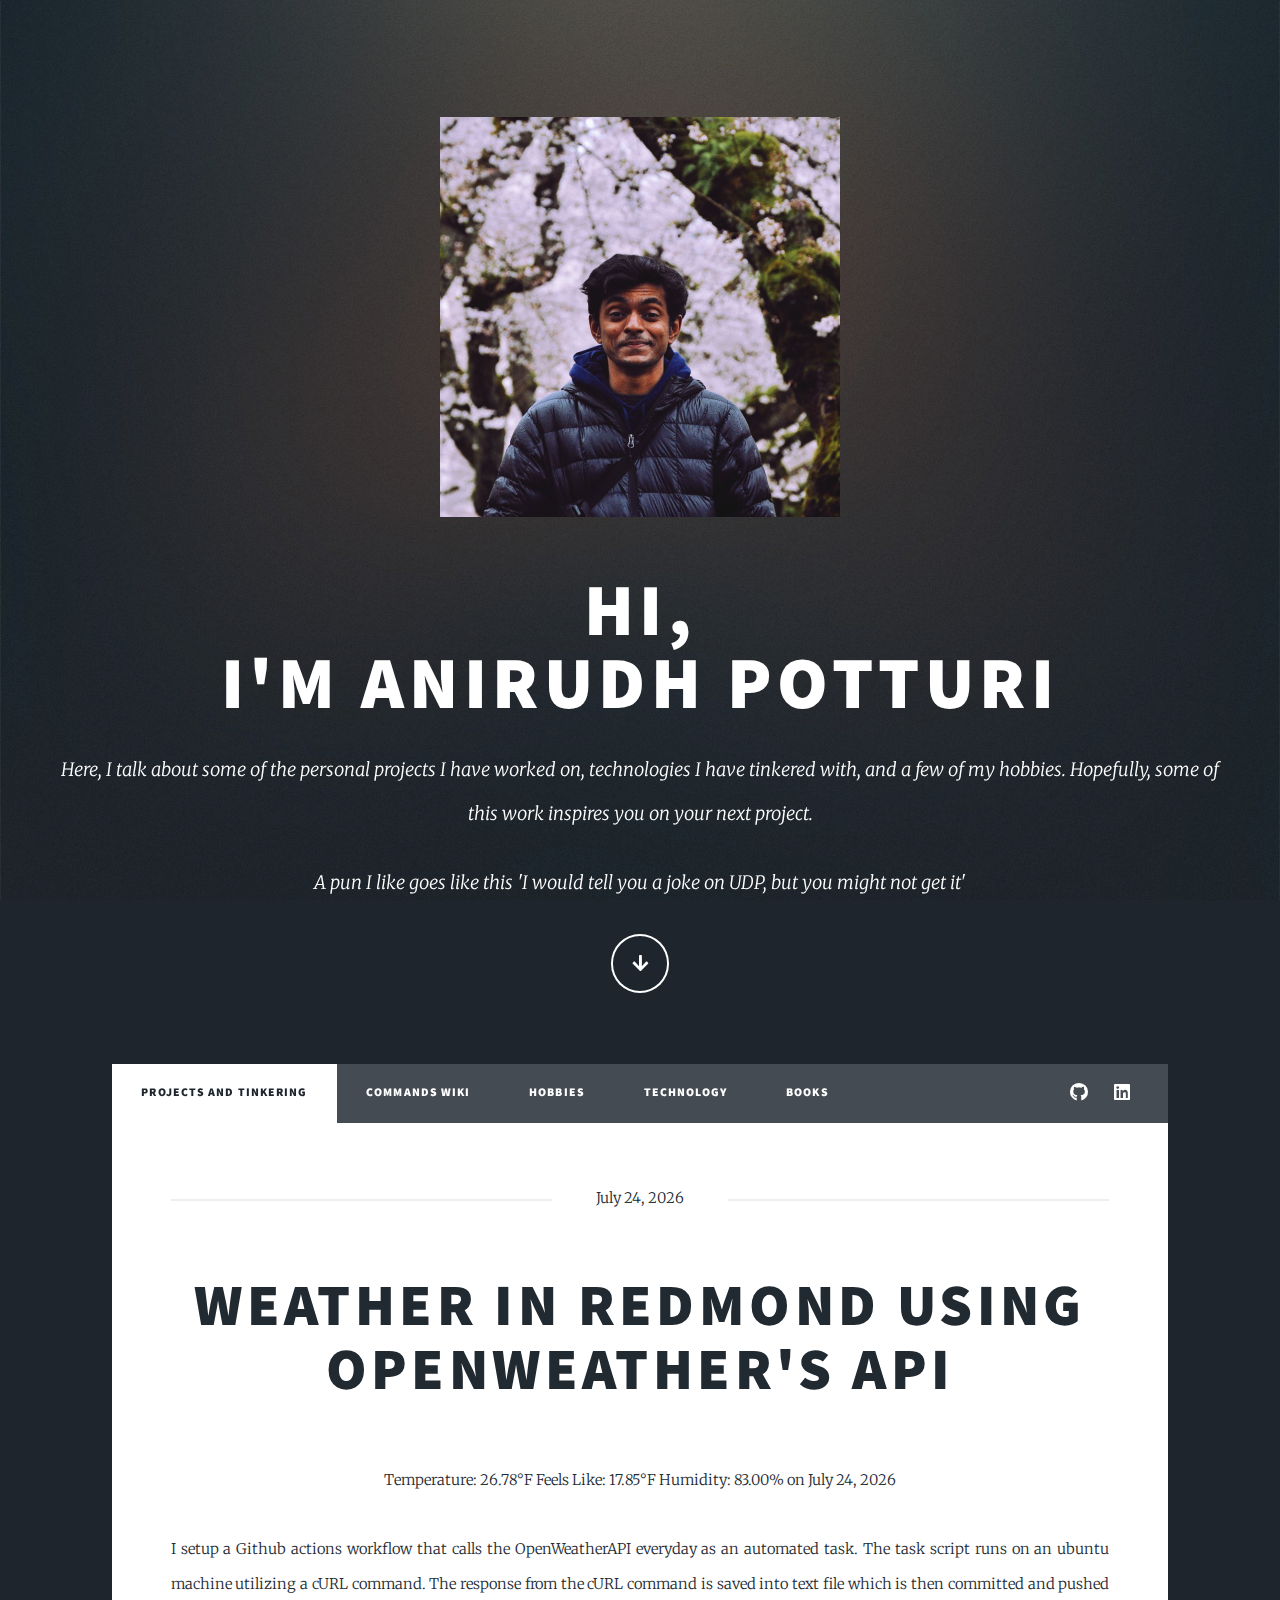
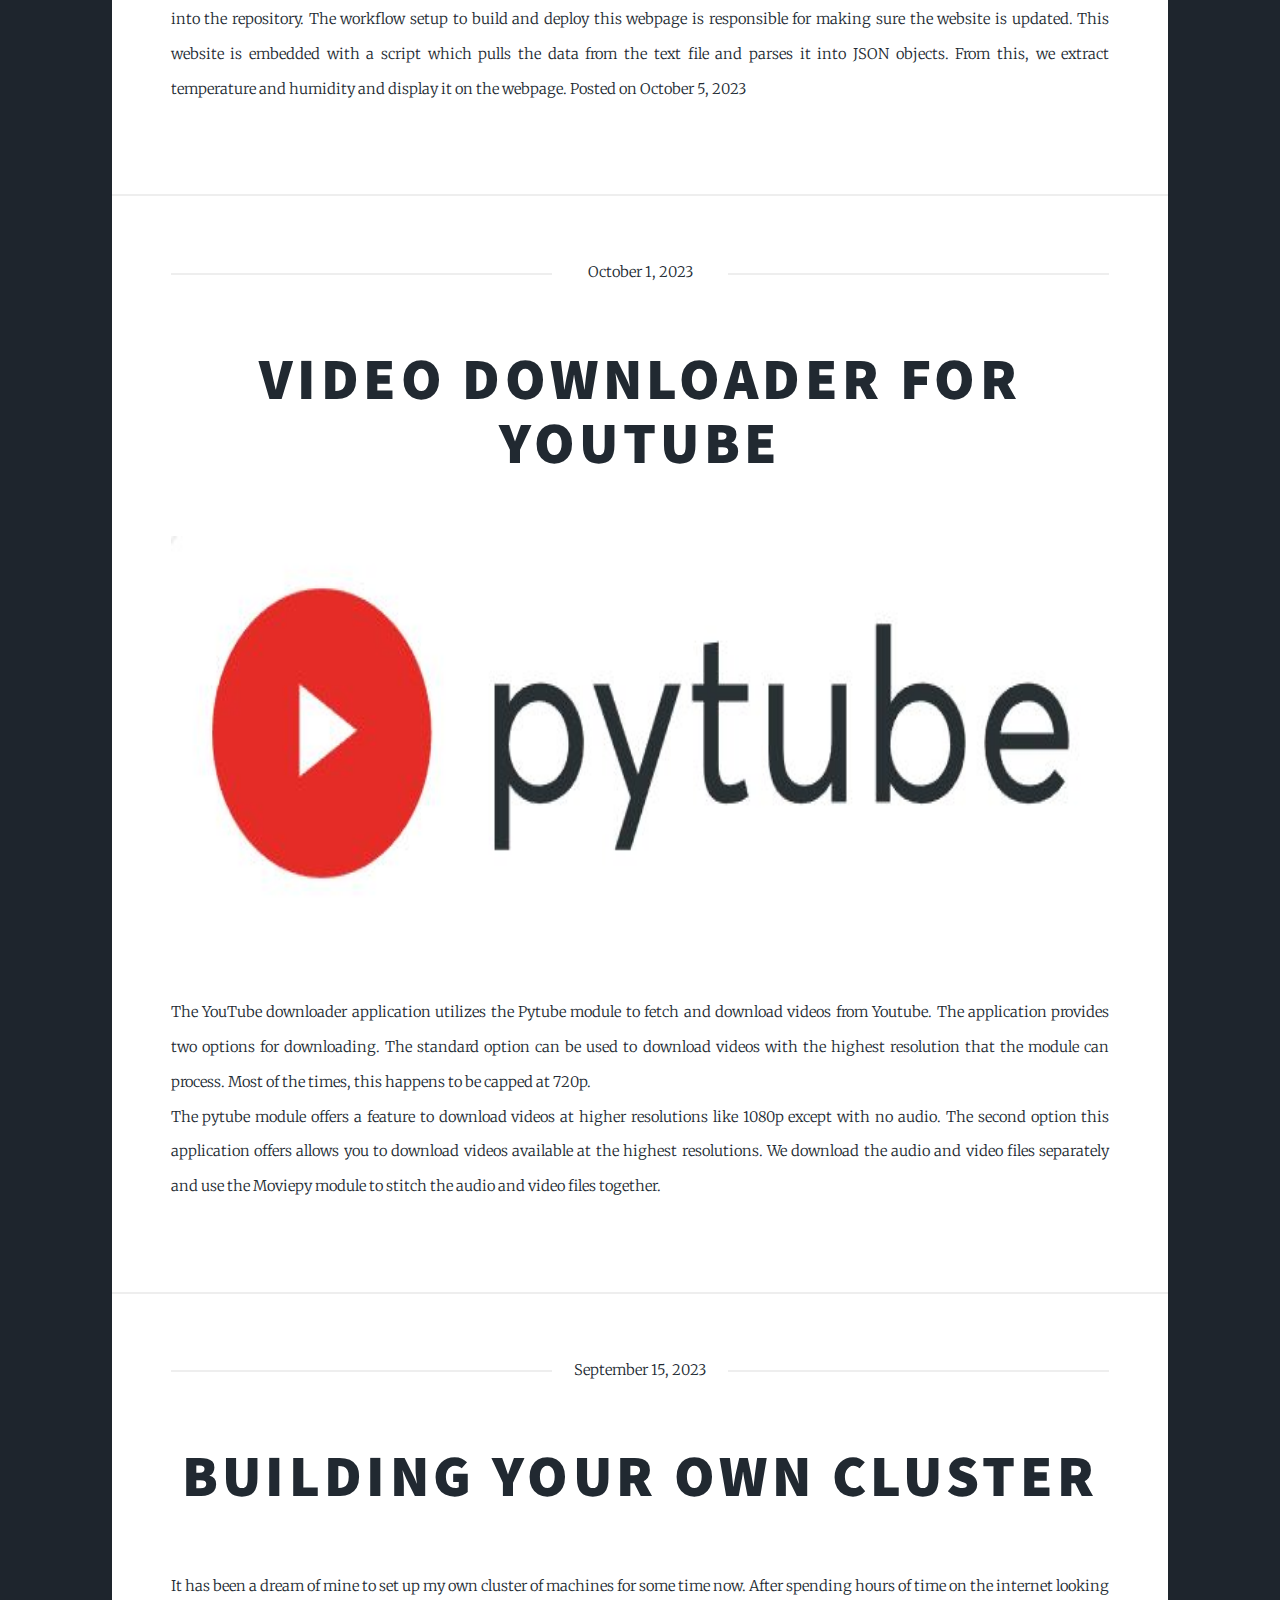
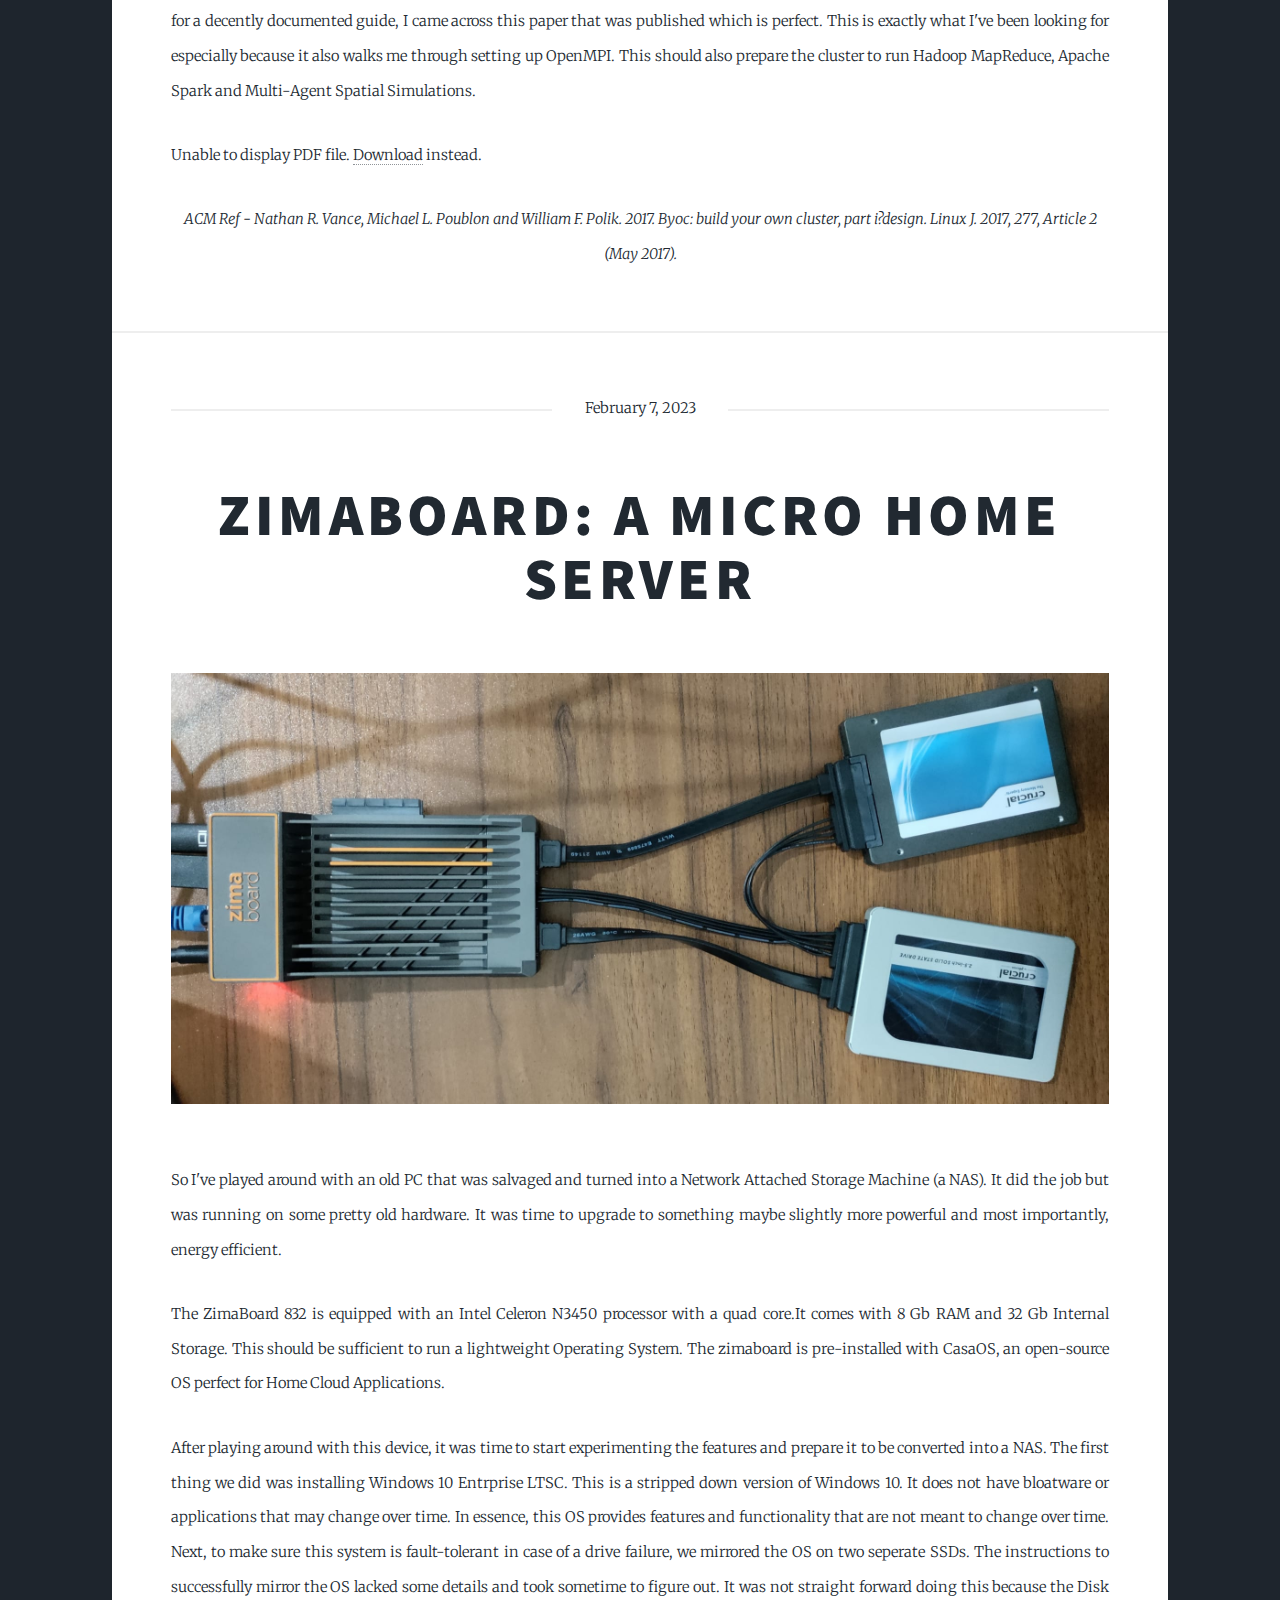
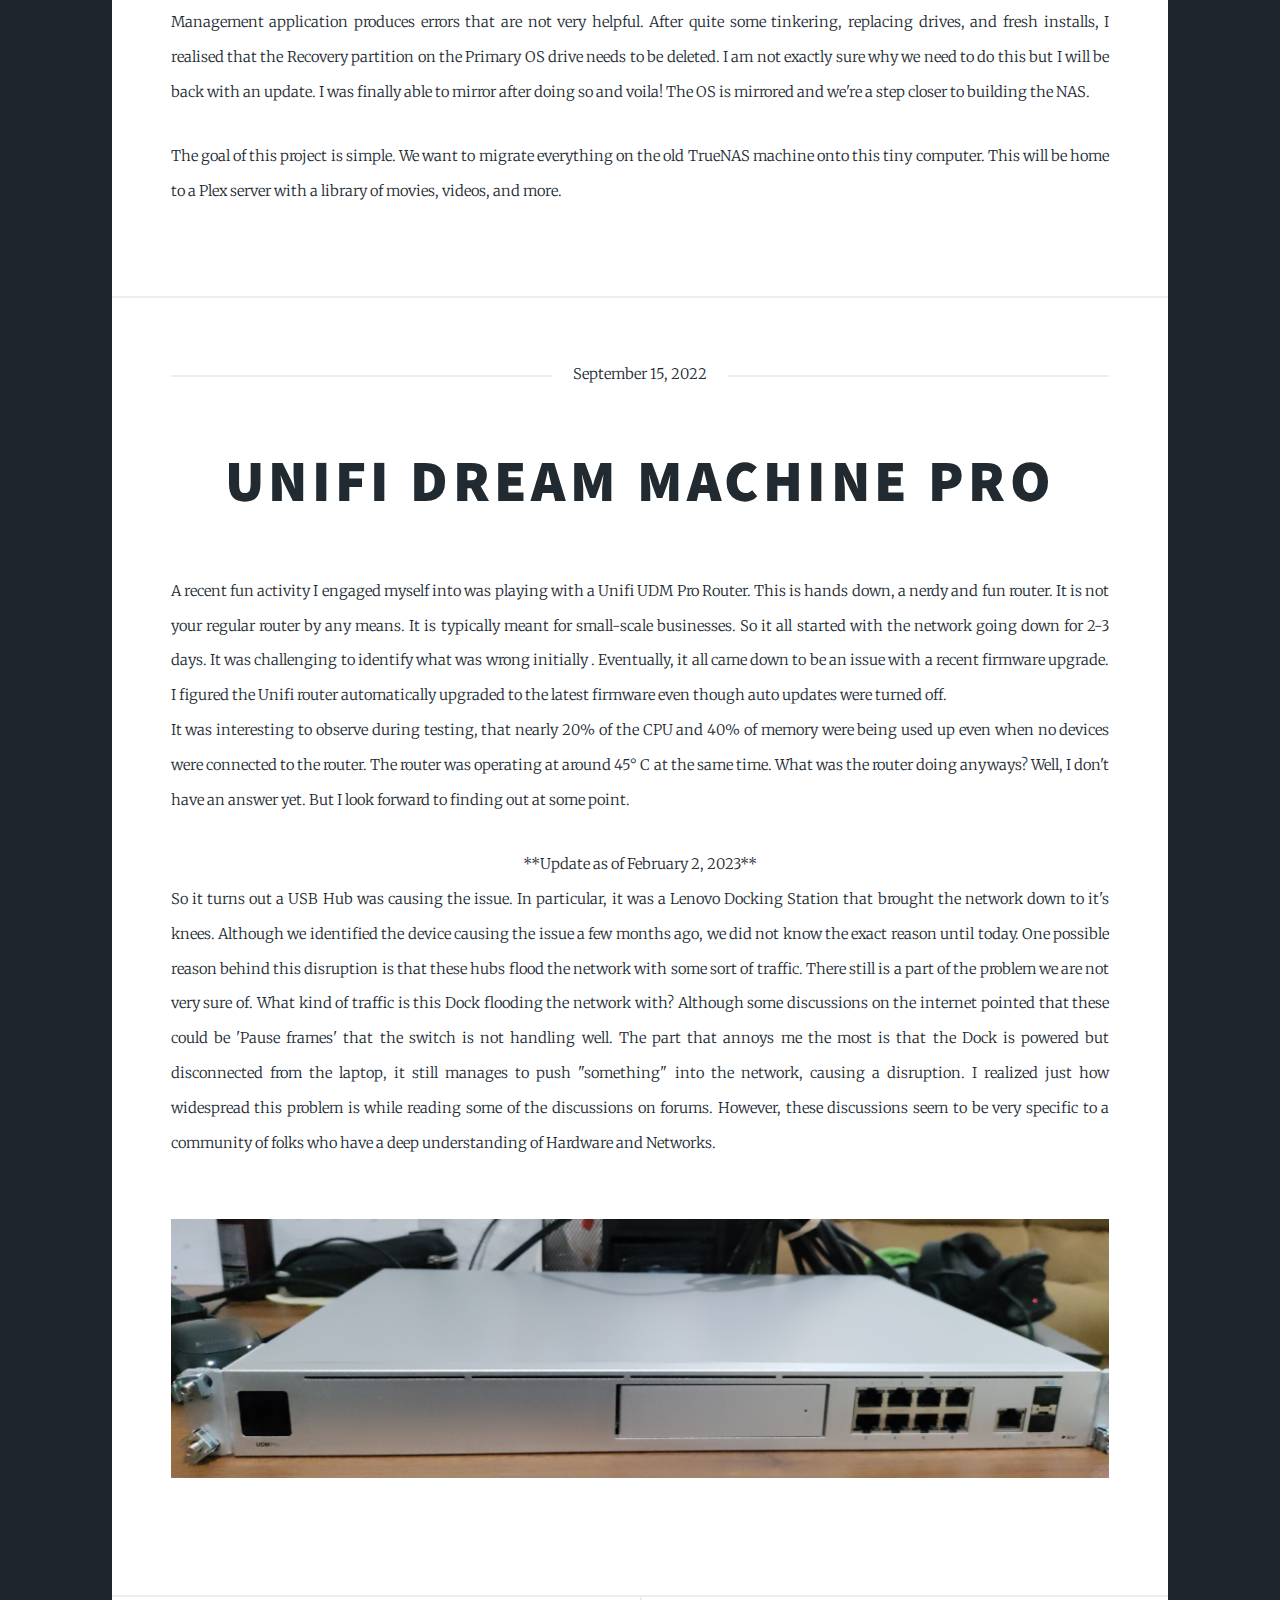
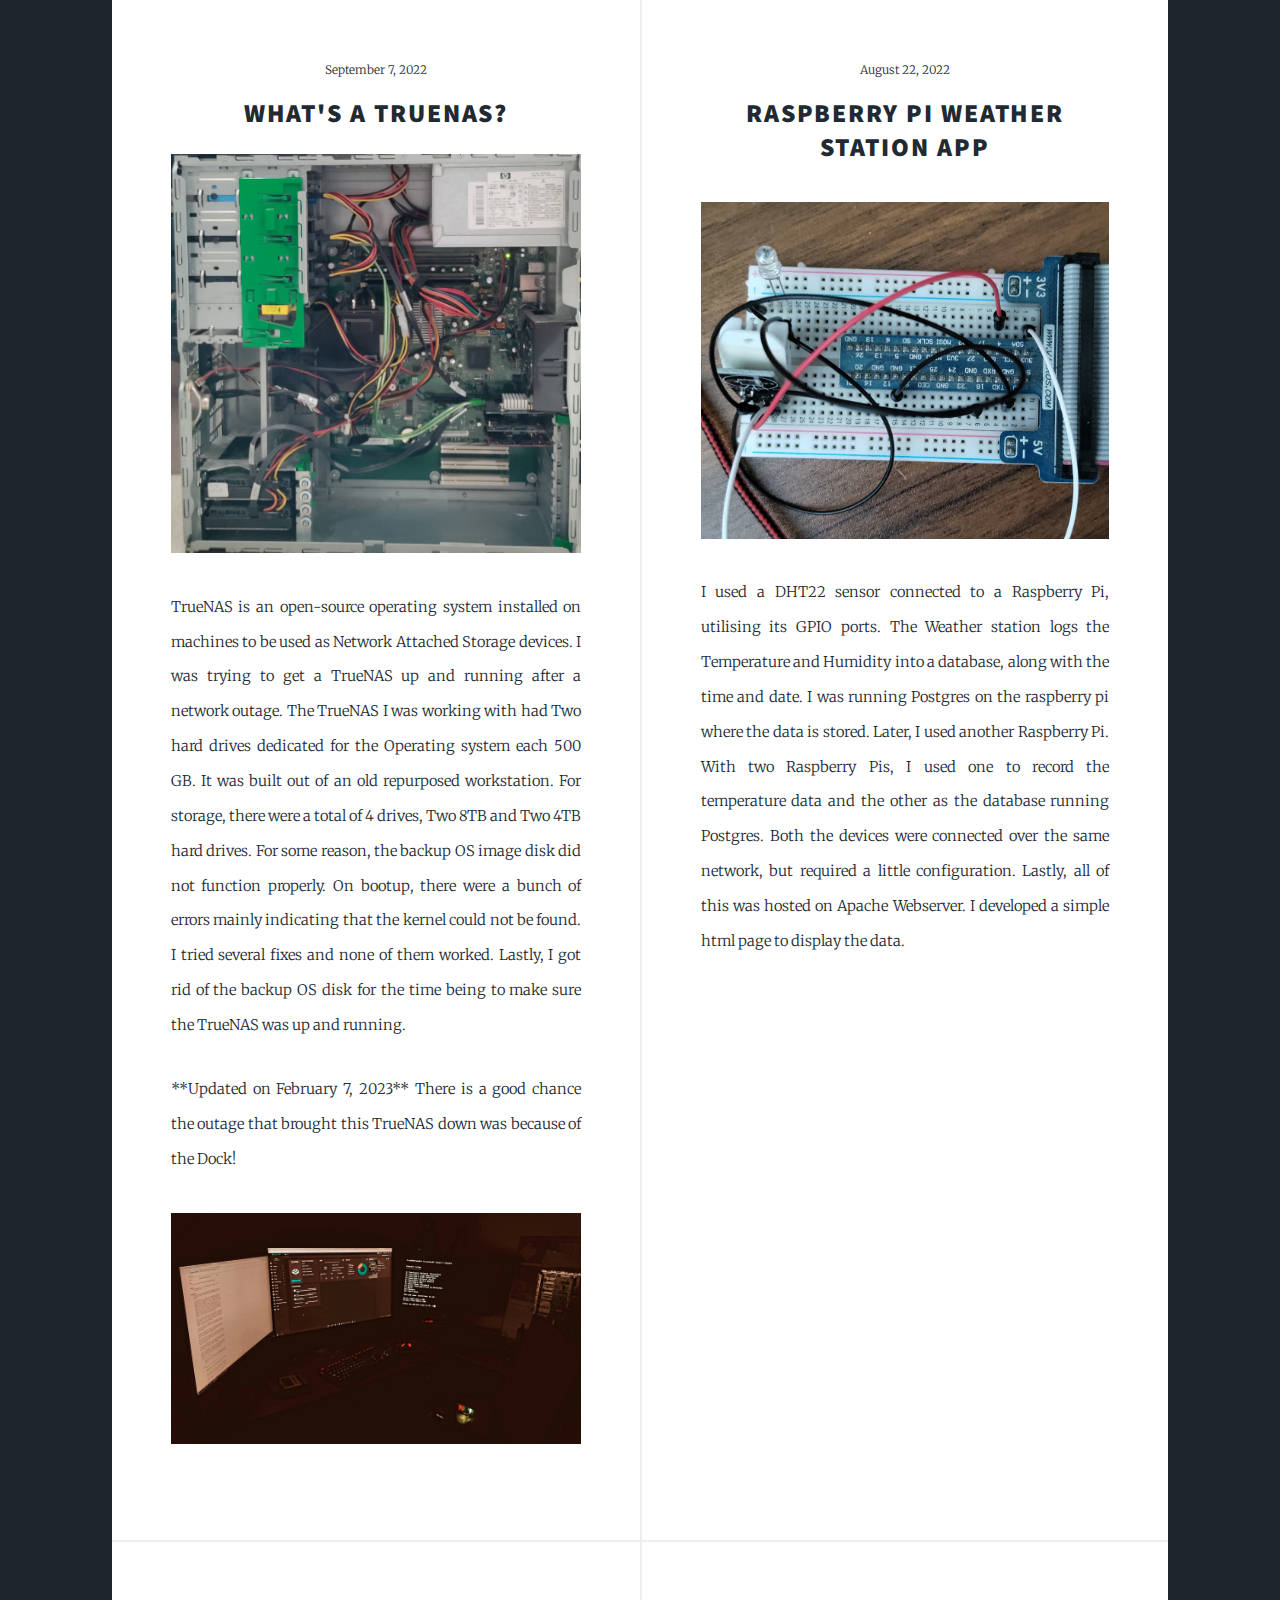
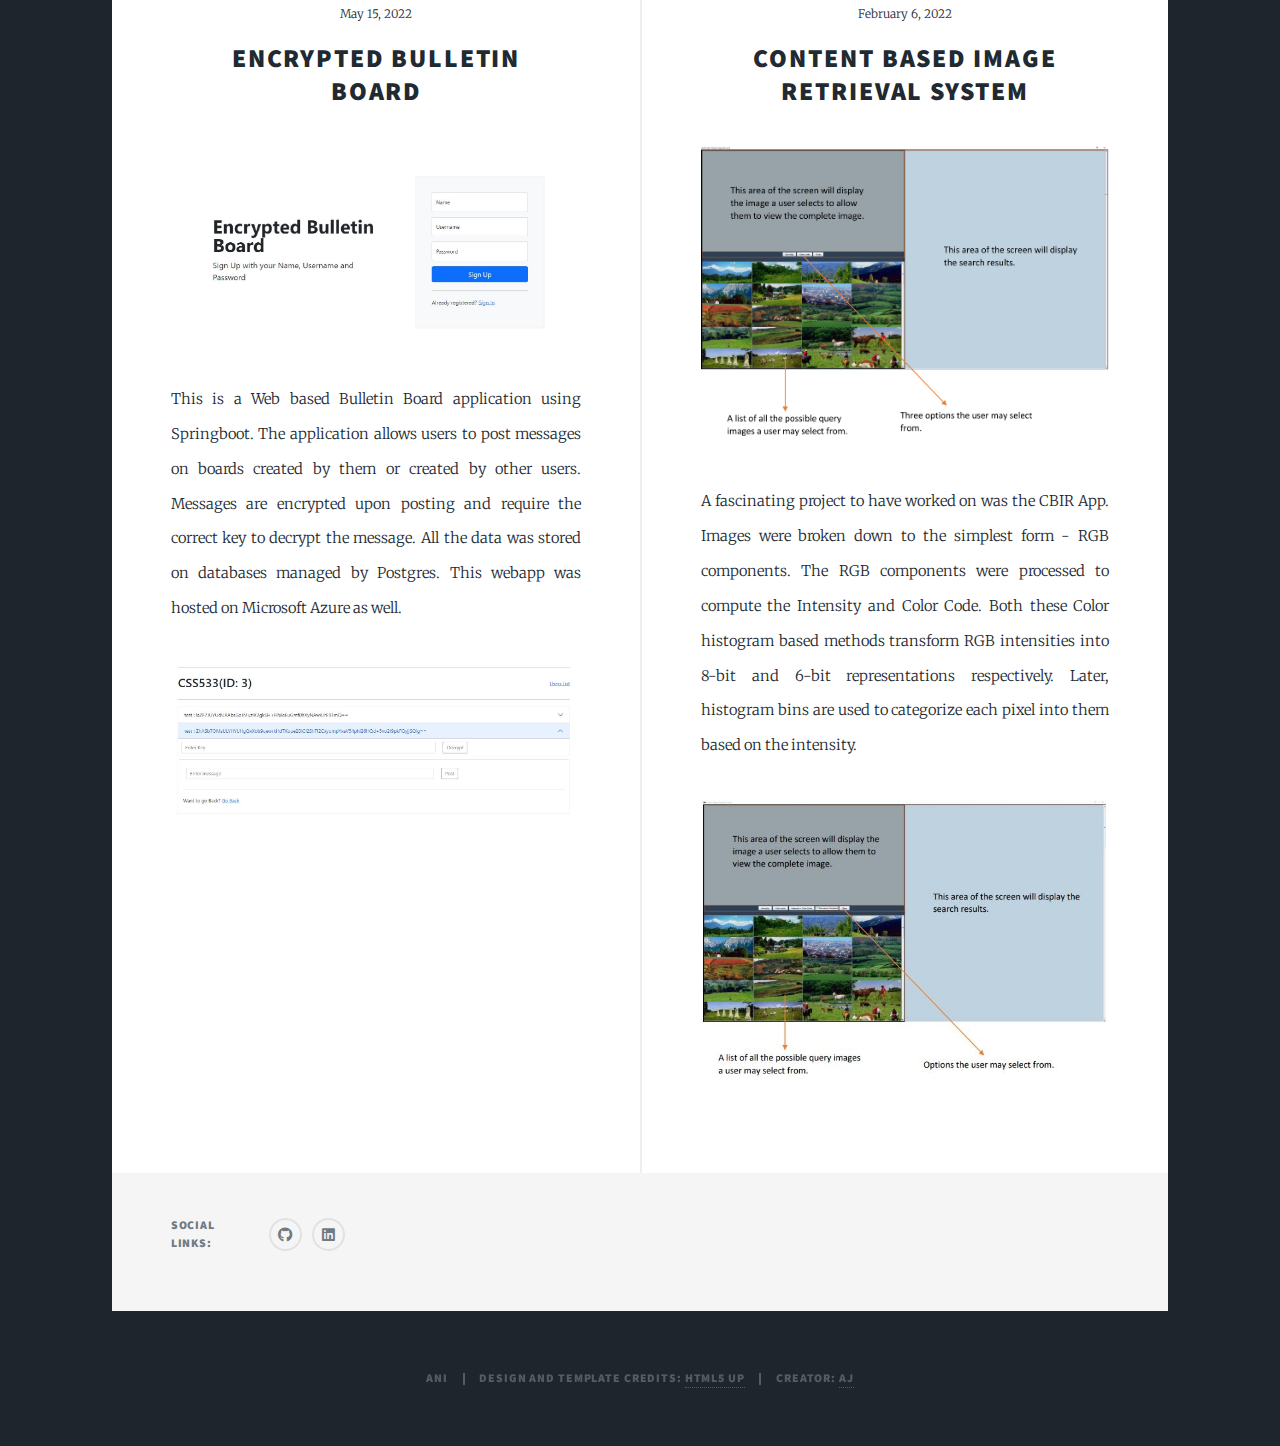
==== index.html @ 9260ecd8 "Fix title hrefs" ====
<!DOCTYPE HTML>
<!--
	Massively by HTML5 UP
	html5up.net | @ajlkn
	Free for personal and commercial use under the CCA 3.0 license (html5up.net/license)
-->
<html>
	<head>
		<title>Anirudh Potturi</title>
		<meta charset="utf-8" />
		<meta name="viewport" content="width=device-width, initial-scale=1, user-scalable=no" />
		<link rel="stylesheet" href="assets/css/main.css" />
		<noscript><link rel="stylesheet" href="assets/css/noscript.css" /></noscript>
	</head>
	<style>
		.container {
			align-items: center;
			justify-content: center;
		}
		
		
		.text {
			font-size: 20px;
			padding-left: 20px;
			padding-top: 20%;
			float: left;
		}
		.center {
			display: block;
			margin-left: auto;
			margin-right: auto;
			}
		</style>
	<body class="is-preload">

		<!-- Wrapper -->
			<div id="wrapper" class="fade-in">
				<!-- -->
				<!-- Intro -->
					<div id="intro">
						<a class="image main"><img src="images/Ani.jpeg" alt="" style="vertical-align:middle;width:400px;height:400px;" class="center"/></a>
						<h1>Hi,<br />
						I'm Anirudh Potturi</h1>
						<p>Here, I talk about some of the personal projects I have worked on, technologies I have tinkered with, and a few of my hobbies. Hopefully, some of this work inspires you on your next project.</p>
						<p>A pun I like goes like this 'I would tell you a joke on UDP, but you might not get it'</p>
						<ul class="actions">
							<li><a href="#header" class="button icon solid solo fa-arrow-down scrolly">Continue</a></li>
						</ul>
					</div>

				<!-- Header -->
					<header id="header">
						<a href="index.html" class="logo">Take me up!</a>
					</header>

				<!-- Nav -->
					<nav id="nav">
						<ul class="links">
							<li class="active"><a href="index.html">Projects and Tinkering</a></li>
							<li><a href="commandswiki.html">Commands Wiki</a></li>
							<li><a href="hobbies.html">Hobbies</a></li>
							<li><a href="tech.html">Technology</a></li>
							<li><a href="books.html">Books</a></li>
							<!--<li><a href="elements.html">Still thinking what to put over here</a></li>-->
						</ul>
						<ul class="icons">
							<!--
							<li><a href="#" class="icon brands fa-twitter"><span class="label">Twitter</span></a></li>
							<li><a href="#" class="icon brands fa-facebook-f"><span class="label">Facebook</span></a></li>
							<li><a href="#" class="icon brands fa-instagram"><span class="label">Instagram</span></a></li>
							-->
							<li><a href="https://github.com/AnirudhPotturi" class="icon brands fa-github"><span class="label">GitHub</span></a></li>
							<li><a href="https://www.linkedin.com/in/anirudh-/" class="icon brands fa-linkedin"><span class="label">LinkedIn</span></a></li>
						</ul>
					</nav>

				<!-- Main -->
					<div id="main">

						<article class="post featured">

							<header class="major">
								<span class="date"></span>
								<h2><a href="https://github.com/AnirudhPotturi/anirudhpotturi.github.io/tree/main/.github/workflows">Weather in Redmond using OpenWeather's API</a></h2>
							</header>
							<pre id="json-data"></pre>

							Temperature: <span id="temperature"></span>°F
							Feels Like: <span id="feels-like"></span>°F
							Humidity: <span id="humidity"></span>%
							on <span id="todaysDate"></span>

							<script>
								// JavaScript code to fetch and display temperature, feels like temperature, and humidity
								fetch('weather.txt') // Replace 'data.txt' with the path to your text file
										.then(response => response.text())
										.then(data => {
											try {
												const jsonData = JSON.parse(data);
												const temperature = jsonData.main.temp;
												const feelsLike = jsonData.main.feels_like;
												const humidity = jsonData.main.humidity;

												document.getElementById('temperature').textContent = temperature.toFixed(2);
												document.getElementById('feels-like').textContent = feelsLike.toFixed(2);
												document.getElementById('humidity').textContent = humidity.toFixed(2);
											} catch (error) {
												console.error('Error parsing JSON:', error);
											}
										})
										.catch(error => {
											console.error('Error fetching data:', error);
										});
								const currentDate = new Date();
								const day = currentDate.getDate();
								const month = currentDate.toLocaleString('default', { month: 'long' }); // Get month name
								const year = currentDate.getFullYear();

								const dateMonthYearString = `${month} ${day}, ${year}`;
								document.querySelector('.date').textContent = dateMonthYearString;
								document.getElementById('todaysDate').textContent = dateMonthYearString;
							</script>



							<p>
								</br>
								I setup a Github actions workflow that calls the OpenWeatherAPI everyday as an automated task. The task script runs on an ubuntu machine utilizing a cURL command. The response from the cURL command is saved into text file which is then committed and pushed into the repository. The workflow setup to build and deploy this webpage is responsible for making sure the website is updated.
								This website is embedded with a script which pulls the data from the text file and parses it into JSON objects. From this, we extract temperature and humidity and display it on the webpage.
								Posted on October 5, 2023
							</p>

						</article>



						<article class="post featured">
							<header class="major">
								<span class="date">October 1, 2023</span>
								<h2><a href="https://github.com/AnirudhPotturi/YouTubeVideoDownloader">Video downloader for YouTube</a></h2>
							</header>

							<a class="image main"><img src="images/projects/Pytube.JPG" alt="" width="80px" height="400px"/></a>

							<p>
								The YouTube downloader application utilizes the Pytube module to fetch and download videos from Youtube. The application provides two options for downloading. The standard option can be used to download videos with the highest resolution that the module can process. Most of the times, this happens to be capped at 720p.</br>
								The pytube module offers a feature to download videos at higher resolutions like 1080p except with no audio. The second option this application offers allows you to download videos available at the highest resolutions. We download the audio and video files separately and use the Moviepy module to stitch the audio and video files together.
							</p>

						</article>

						<article class="post featured">
							<header class="major">
								<span class="date">September 15, 2023</span>
								<h2><a>Building your own cluster</a></h2>
							</header>

							<p>
								It has been a dream of mine to set up my own cluster of machines for some time now. After spending hours of time on the internet looking for a decently documented guide, I came across this paper that was published which is perfect.
								This is exactly what I've been looking for especially because it also walks me through setting up OpenMPI. This should also prepare the cluster to run Hadoop MapReduce, Apache Spark and Multi-Agent Spatial Simulations.
							</p>

							<object data="/pdf/byoc.pdf" type="application/pdf" width="100%" height="1000px">
								<p>Unable to display PDF file. <a href="/pdf/byoc.pdf">Download</a> instead.</p>
							</object>
							<i>ACM Ref - Nathan R. Vance, Michael L. Poublon and William F. Polik. 2017. Byoc: build your own cluster, part i?design. Linux J. 2017, 277, Article 2 (May 2017).</i>
						</article>

						<article class="post featured">
							<header class="major">
								<span class="date">February 7, 2023</span>
								<h2><a>ZimaBoard: A Micro Home Server</a></h2>
							</header>

							<a class="image main"><img src="images/projects/Zimaboard.jpg" alt="" /></a>
							<p>
								So I've played around with an old PC that was salvaged and turned into a Network Attached Storage Machine (a NAS). It did the job but was running on some pretty old hardware. It was time to upgrade to something maybe slightly more powerful and most importantly, energy efficient. 
							</p>
							<p>
								The ZimaBoard 832 is equipped with an Intel Celeron N3450 processor with a quad core.It comes with 8 Gb RAM and 32 Gb Internal Storage. This should be sufficient to run a lightweight Operating System. The zimaboard is pre-installed with CasaOS, an open-source OS perfect for Home Cloud Applications.
							</p>													
							<p>
								After playing around with this device, it was time to start experimenting the features and prepare it to be converted into a NAS. The first thing we did was installing Windows 10 Entrprise LTSC. This is a stripped down version of Windows 10. It does not have bloatware or applications that may change over time. In essence, this OS provides features and functionality that are not meant to change over time. 
								Next, to make sure this system is fault-tolerant in case of a drive failure, we mirrored the OS on two seperate SSDs. The instructions to successfully mirror the OS lacked some details and took sometime to figure out. It was not straight forward doing this because the Disk Management application produces errors that are not very helpful.
								After quite some tinkering, replacing drives, and fresh installs, I realised that the Recovery partition on the Primary OS drive needs to be deleted. I am not exactly sure why we need to do this but I will be back with an update. I was finally able to mirror after doing so and voila! The OS is mirrored and we're a step closer to building the NAS. 
							</p>
							<p>
								The goal of this project is simple. We want to migrate everything on the old TrueNAS machine onto this tiny computer. This will be home to a Plex server with a library of movies, videos, and more. 
								</p>
							<!--<ul class="actions special">
								<li><a href="#" class="button large">Full Story</a></li>
							</ul>-->
						</article>

						<article class="post featured">
							<header class="major">
								<span class="date">September 15, 2022</span>
								<h2><a>Unifi Dream Machine Pro</a></h2>
							</header>
								<p>A recent fun activity I engaged myself into was playing with a Unifi UDM Pro Router.
								This is hands down, a nerdy and fun router. It is not your regular router by any means.
								It is typically meant for small-scale businesses. So it all started with the network going
								down for 2-3 days. It was challenging to identify what was wrong initially . Eventually,
								it all came	down to be an issue with a recent firmware upgrade. I figured the Unifi router automatically upgraded to the latest firmware even though auto updates were turned off.</br>
								It was interesting to observe during testing, that nearly 20% of the CPU and 40% of memory were being used up even when no
								devices were connected to the router. The router was operating at around
								45° C at the same time. What was the router doing anyways?
								Well, I don't have an answer yet. But I look forward to finding out at some point.
							</p>
							**Update as of February 2, 2023**
							<p>So it turns out a USB Hub was causing the issue. In particular, it was a Lenovo Docking Station that brought the network down to it's knees.
								Although we identified the device causing the issue a few months ago, we did not know the exact reason until today. One possible reason behind this disruption is that these hubs flood the network with some sort of traffic.
								There still is a part of the problem we are not very sure of. What kind of traffic is this Dock flooding the network with? Although some discussions on the internet pointed that these could be 'Pause frames' that the switch is not handling well.
								The part that annoys me the most is that the Dock is powered but disconnected from the laptop, it still manages to push "something" into the network, causing a disruption.
								I realized just how widespread this problem is while reading some of the discussions on forums. However, these discussions seem to be very specific to a community of folks who have a deep understanding of Hardware and Networks. 
							</p>
								
								
							
							<a class="image main"><img src="images/projects/Unifi.jpg" alt="" /></a>
							<!--<ul class="actions special">
								<li><a href="#" class="button large">Full Story</a></li>
							</ul>-->
						</article>
				

						<!-- Posts -->
							<section class="posts">
								<article>
									<header>
										<span class="date">September 7, 2022</span>
										<h2><a>What's a TrueNAS?</a></h2>
									</header>
									<div class="content">
									<a class="image fit"><img src="images/projects/truenas.jpg" alt="" /></a>
									<p>TrueNAS is an open-source operating system installed on machines to be used as Network Attached Storage devices. I was trying to get a TrueNAS up and running after a network outage.
									The TrueNAS I was working with had Two hard drives dedicated for the Operating system each 500 GB. It was built out of an old repurposed workstation.
									For storage, there were a total of 4 drives, Two 8TB and Two 4TB hard drives.
									For some reason, the backup OS image disk did not function properly. On bootup, there were a bunch of errors mainly indicating that the kernel could not be found. I tried several fixes and none of them worked.
									Lastly, I got rid of the backup OS disk for the time being to make sure the TrueNAS was up and running.
									<p>
									**Updated on February 7, 2023**
									There is a good chance the outage that brought this TrueNAS down was because of the Dock!
									</p>
									<a class="image fit"><img src="images/projects/truenas2.jpg" alt="" /></a>
								</p>
									</div>
									<!--<ul class="actions special">
										<li><a href="#" class="button">Full Story</a></li>
									</ul>-->
								</article>
								<article>
									<header>
										<span class="date">August 22, 2022</span>
										<h2><a href="https://github.com/AnirudhPotturi/RaspberryPi-Weather-Station">Raspberry Pi Weather Station App<br />
										</a></h2>
									</header>
									<a class="image fit"><img src="images/projects/weatherapp.jpg" alt="" /></a>
									<p>I used a DHT22 sensor connected to a Raspberry Pi, utilising its GPIO ports. The Weather station logs the Temperature and Humidity into a database, along with the time and date.
									I was running Postgres on the raspberry pi where the data is stored. Later, I used another Raspberry Pi. With two Raspberry Pis, I used one to record the temperature data and the other as the database running Postgres. Both the devices were connected over the same network, but required a little configuration. Lastly, all of this was hosted on Apache Webserver.
									I developed a simple html page to display the data.</p>
									<!--<ul class="actions special">
										<li><a href="#" class="button">Full Story</a></li>
									</ul>-->
								</article>
								<article>
									<header>
										<span class="date">May 15, 2022</span>
										<h2><a>Encrypted Bulletin<br />
										Board</a></h2>
									</header>
									<a class="image fit"><img src="images/projects/bulletin1.JPG" alt="" /></a>
									<p>This is a Web based Bulletin Board application using Springboot. The application allows users to post
										messages on boards created by them or created by other users. Messages are encrypted upon posting
										and require the correct key to decrypt the message. All the data was stored on databases managed by Postgres. This webapp was hosted on Microsoft Azure as well.
									</p>
									<a class="image fit"><img src="images/projects/bulletin2.JPG" alt="" /></a>
									<!--<ul class="actions special">
										<li><a href="#" class="button">Full Story</a></li>
									</ul>-->
								</article>
								<article>
									<header>
										<span class="date">February 6, 2022</span>
										<h2><a>Content Based Image Retrieval System<br /></a></h2>
									</header>
									<a class="image fit"><img src="images/projects/cbir5.jpg" alt="" /></a>
									<p>A fascinating project to have worked on was the CBIR App. Images were broken down to the simplest form - RGB components. The RGB components were processed to compute the Intensity and Color Code. Both these Color histogram based methods  transform RGB intensities into 8-bit and 6-bit representations respectively.
									Later, histogram bins are used to categorize each pixel into them based on the intensity.</p>
									<a class="image fit"><img src="images/projects/cbir.JPG" alt="" /></a>
									<p></p>
									<!--<ul class="actions special">
										<li><a href="#" class="button">Full Story</a></li>
									</ul>-->
								</article>
								<!--<article>
									<header>
										<span class="date">April 11, 2017</span>
										<h2><a href="#">Odio magna<br />
										sed consectetur</a></h2>
									</header>
									<a href="#" class="image fit"><img src="images/pic06.jpg" alt="" /></a>
									<p>Donec eget ex magna. Interdum et malesuada fames ac ante ipsum primis in faucibus. Pellentesque venenatis dolor imperdiet dolor mattis sagittis magna etiam.</p>
									<ul class="actions special">
										<li><a href="#" class="button">Full Story</a></li>
									</ul>
								</article>
								<article>
									<header>
										<span class="date">April 7, 2017</span>
										<h2><a href="#">Augue lorem<br />
										primis vestibulum</a></h2>
									</header>
									<a href="#" class="image fit"><img src="images/pic07.jpg" alt="" /></a>
									<p>Donec eget ex magna. Interdum et malesuada fames ac ante ipsum primis in faucibus. Pellentesque venenatis dolor imperdiet dolor mattis sagittis magna etiam.</p>
									<ul class="actions special">
										<li><a href="#" class="button">Full Story</a></li>
									</ul>
								</article>
							</section>
-->
						<!-- Footer -->
						<!--	<footer>
								<div class="pagination">
									&lt;!&ndash;<a href="#" class="previous">Prev</a>&ndash;&gt;
									<a href="#" class="page active">1</a>
									<a href="#" class="page">2</a>
									<a href="#" class="page">3</a>
									<span class="extra">&hellip;</span>
									<a href="#" class="page">8</a>
									<a href="#" class="page">9</a>
									<a href="#" class="page">10</a>
									<a href="#" class="next">Next</a>
								</div>
							</footer>-->
							</section>
					</div>

				<!-- Footer -->
					<footer id="footer">
						<!--<section>
							<form method="post" action="#">
								<div class="fields">
									<div class="field">
										<label for="name">Name</label>
										<input type="text" name="name" id="name" />
									</div>
									<div class="field">
										<label for="email">Email</label>
										<input type="text" name="email" id="email" />
									</div>
									<div class="field">
										<label for="message">Message</label>
										<textarea name="message" id="message" rows="3"></textarea>
									</div>
								</div>
								<ul class="actions">
									<li><input type="submit" value="Send Message" /></li>
								</ul>
							</form>
						</section>-->
						<section class="split contact">
							<!--<section class="alt">
								<h3>Address</h3>
								<p>1234 Somewhere Road #87257<br />
								Nashville, TN 00000-0000</p>
							</section>
							<section>
								<h3>Phone</h3>
								<p><a href="#">(000) 000-0000</a></p>
							</section>
							<section>
								<h3>Email</h3>
								<p><a href="#">info@untitled.tld</a></p>
							</section>-->
							<section>
								<h3>Social Links:</h3>
								<ul class="icons alt">
									<!--
									<li><a href="#" class="icon brands alt fa-twitter"><span class="label">Twitter</span></a></li>
									<li><a href="#" class="icon brands alt fa-facebook-f"><span class="label">Facebook</span></a></li>
									<li><a href="#" class="icon brands alt fa-instagram"><span class="label">Instagram</span></a></li>
									-->
									<li></li>
									<li><a href="https://github.com/AnirudhPotturi" class="icon brands alt fa-github"><span class="label">GitHub</span></a></li>
									<li><a href="https://www.linkedin.com/in/anirudh-/" class="icon brands fa-linkedin"><span class="label">LinkedIn</span></a></li>
								</ul>
							</section>
						</section>
					</footer>

				<!-- Copyright -->
					<div id="copyright">
						<ul><li>Ani</li><li>Design and Template Credits: <a href="https://html5up.net">HTML5 UP</a></li><li>Creator: <a href="https://aj.lkn.io/">AJ</a></li></ul>
					</div>

			</div>

		<!-- Scripts -->
			<script src="assets/js/jquery.min.js"></script>
			<script src="assets/js/jquery.scrollex.min.js"></script>
			<script src="assets/js/jquery.scrolly.min.js"></script>
			<script src="assets/js/browser.min.js"></script>
			<script src="assets/js/breakpoints.min.js"></script>
			<script src="assets/js/util.js"></script>
			<script src="assets/js/main.js"></script>

	</body>
</html>
---- assets/css/main.css ----
@import url(fontawesome-all.min.css);
@import url("https://fonts.googleapis.com/css?family=Merriweather:300,700,300italic,700italic|Source+Sans+Pro:900");

/*
	Massively by HTML5 UP
	html5up.net | @ajlkn
	Free for personal and commercial use under the CCA 3.0 license (html5up.net/license)
*/

html, body, div, span, applet, object,
iframe, h1, h2, h3, h4, h5, h6, p, blockquote,
pre, a, abbr, acronym, address, big, cite,
code, del, dfn, em, img, ins, kbd, q, s, samp,
small, strike, strong, sub, sup, tt, var, b,
u, i, center, dl, dt, dd, ol, ul, li, fieldset,
form, label, legend, table, caption, tbody,
tfoot, thead, tr, th, td, article, aside,
canvas, details, embed, figure, figcaption,
footer, header, hgroup, menu, nav, output, ruby,
section, summary, time, mark, audio, video {
	margin: 0;
	padding: 0;
	border: 0;
	font-size: 100%;
	font: inherit;
	vertical-align: baseline;}

article, aside, details, figcaption, figure,
footer, header, hgroup, menu, nav, section {
	display: block;}

body {
	line-height: 1;
}

ol, ul {
	list-style: none;
}

blockquote, q {
	quotes: none;
}

	blockquote:before, blockquote:after, q:before, q:after {
		content: '';
		content: none;
	}

table {
	border-collapse: collapse;
	border-spacing: 0;
}

body {
	-webkit-text-size-adjust: none;
}

mark {
	background-color: transparent;
	color: inherit;
}

input::-moz-focus-inner {
	border: 0;
	padding: 0;
}

input, select, textarea {
	-moz-appearance: none;
	-webkit-appearance: none;
	-ms-appearance: none;
	appearance: none;
}

/* Basic */

	@-ms-viewport {
		width: device-width;
	}

	body {
		-ms-overflow-style: scrollbar;
	}

	@media screen and (max-width: 480px) {

		html, body {
			min-width: 320px;
		}

	}

	html {
		box-sizing: border-box;
	}

	*, *:before, *:after {
		box-sizing: inherit;
	}

	body {
		background-color: #1e252d;
	}

		body.is-preload *, body.is-preload *:before, body.is-preload *:after {
			-moz-animation: none !important;
			-webkit-animation: none !important;
			-ms-animation: none !important;
			animation: none !important;
			-moz-transition: none !important;
			-webkit-transition: none !important;
			-ms-transition: none !important;
			transition: none !important;
		}

/* Type */

	html {
		font-size: 16pt;
	}

		@media screen and (max-width: 1680px) {

			html {
				font-size: 12pt;
			}

		}

		@media screen and (max-width: 1280px) {

			html {
				font-size: 11pt;
			}

		}

		@media screen and (max-width: 360px) {

			html {
				font-size: 10pt;
			}

		}

	body {
		color: #212931;
	}

	body, input, select, textarea {
		font-family: "Merriweather", Georgia, serif;
		font-weight: 300;
		font-size: 1rem;
		line-height: 2.375;
	}

	a {
		-moz-transition: color 0.2s ease-in-out, background-color 0.2s ease-in-out, border-color 0.2s ease-in-out, box-shadow 0.2s ease-in-out;
		-webkit-transition: color 0.2s ease-in-out, background-color 0.2s ease-in-out, border-color 0.2s ease-in-out, box-shadow 0.2s ease-in-out;
		-ms-transition: color 0.2s ease-in-out, background-color 0.2s ease-in-out, border-color 0.2s ease-in-out, box-shadow 0.2s ease-in-out;
		transition: color 0.2s ease-in-out, background-color 0.2s ease-in-out, border-color 0.2s ease-in-out, box-shadow 0.2s ease-in-out;
		border-bottom: dotted 1px;
		text-decoration: none;
	}

		a:hover {
			border-bottom-color: transparent;
		}

	strong, b {
		font-weight: 600;
	}

	em, i {
		font-style: italic;
	}

	p {
		text-align: justify;
		margin: 0 0 2rem 0;
	}

	h1, h2, h3, h4, h5, h6 {
		font-family: "Source Sans Pro", Helvetica, sans-serif;
		font-weight: 900;
		line-height: 1.5;
		letter-spacing: 0.075em;
		text-transform: uppercase;
		margin: 0 0 1rem 0;
	}

		h1 a, h2 a, h3 a, h4 a, h5 a, h6 a {
			border-bottom: 0;
			color: inherit;
			text-decoration: none;
		}

	h1 {
		font-size: 4rem;
		line-height: 1.1;
		margin: 0 0 2rem 0;
	}

	h2 {
		font-size: 1.75rem;
		line-height: 1.3;
		margin: 0 0 1.5rem 0;
	}

	h3 {
		font-size: 1.25rem;
		margin: 0 0 1.5rem 0;
	}

	h4 {
		font-size: 1rem;
	}

	h5 {
		font-size: 0.9rem;
	}

	h6 {
		font-size: 0.8rem;
	}

	sub {
		font-size: 0.8rem;
		position: relative;
		top: 0.5rem;
	}

	sup {
		font-size: 0.8rem;
		position: relative;
		top: -0.5rem;
	}

	blockquote {
		border-left: solid 4px;
		font-style: italic;
		margin: 0 0 2rem 0;
		padding: 0.5rem 0 0.5rem 2rem;
	}

	code {
		border: solid 2px;
		font-family: "Courier New", monospace;
		font-size: 0.9rem;
		margin: 0 0.25rem;
		padding: 0.25rem 0.65rem;
	}

	pre {
		-webkit-overflow-scrolling: touch;
		font-family: "Courier New", monospace;
		font-size: 0.9rem;
		margin: 0 0 2rem 0;
	}

		pre code {
			display: block;
			line-height: 1.75;
			padding: 1rem 1.5rem;
			overflow-x: auto;
		}

	hr {
		border: 0;
		border-bottom: solid 2px;
		margin: 3rem 0;
	}

		hr.major {
			margin: 5rem 0;
		}

	.align-left {
		text-align: left;
	}

	.align-center {
		text-align: center;
	}

	.align-right {
		text-align: right;
	}

	input, select, textarea {
		color: #212931;
	}

	a {
		color: #212931;
		border-bottom-color: rgba(33, 41, 49, 0.5);
	}

		a:hover {
			border-bottom-color: transparent;
			color: #18bfef !important;
		}

	strong, b {
		color: #212931;
	}

	h1, h2, h3, h4, h5, h6 {
		color: #212931;
	}

	blockquote {
		border-left-color: #eeeeee;
	}

	code {
		background: rgba(220, 220, 220, 0.25);
		border-color: #eeeeee;
	}

	hr {
		border-bottom-color: #eeeeee;
	}

/* Row */

	.row {
		display: flex;
		flex-wrap: wrap;
		box-sizing: border-box;
		align-items: stretch;
	}

		.row > * {
			box-sizing: border-box;
		}

		.row.gtr-uniform > * > :last-child {
			margin-bottom: 0;
		}

		.row.aln-left {
			justify-content: flex-start;
		}

		.row.aln-center {
			justify-content: center;
		}

		.row.aln-right {
			justify-content: flex-end;
		}

		.row.aln-top {
			align-items: flex-start;
		}

		.row.aln-middle {
			align-items: center;
		}

		.row.aln-bottom {
			align-items: flex-end;
		}

		.row > .imp {
			order: -1;
		}

		.row > .col-1 {
			width: 8.33333%;
		}

		.row > .off-1 {
			margin-left: 8.33333%;
		}

		.row > .col-2 {
			width: 16.66667%;
		}

		.row > .off-2 {
			margin-left: 16.66667%;
		}

		.row > .col-3 {
			width: 25%;
		}

		.row > .off-3 {
			margin-left: 25%;
		}

		.row > .col-4 {
			width: 33.33333%;
		}

		.row > .off-4 {
			margin-left: 33.33333%;
		}

		.row > .col-5 {
			width: 41.66667%;
		}

		.row > .off-5 {
			margin-left: 41.66667%;
		}

		.row > .col-6 {
			width: 50%;
		}

		.row > .off-6 {
			margin-left: 50%;
		}

		.row > .col-7 {
			width: 58.33333%;
		}

		.row > .off-7 {
			margin-left: 58.33333%;
		}

		.row > .col-8 {
			width: 66.66667%;
		}

		.row > .off-8 {
			margin-left: 66.66667%;
		}

		.row > .col-9 {
			width: 75%;
		}

		.row > .off-9 {
			margin-left: 75%;
		}

		.row > .col-10 {
			width: 83.33333%;
		}

		.row > .off-10 {
			margin-left: 83.33333%;
		}

		.row > .col-11 {
			width: 91.66667%;
		}

		.row > .off-11 {
			margin-left: 91.66667%;
		}

		.row > .col-12 {
			width: 100%;
		}

		.row > .off-12 {
			margin-left: 100%;
		}

		.row.gtr-0 {
			margin-top: 0;
			margin-left: 0rem;
		}

			.row.gtr-0 > * {
				padding: 0 0 0 0rem;
			}

			.row.gtr-0.gtr-uniform {
				margin-top: 0rem;
			}

				.row.gtr-0.gtr-uniform > * {
					padding-top: 0rem;
				}

		.row.gtr-25 {
			margin-top: 0;
			margin-left: -0.375rem;
		}

			.row.gtr-25 > * {
				padding: 0 0 0 0.375rem;
			}

			.row.gtr-25.gtr-uniform {
				margin-top: -0.375rem;
			}

				.row.gtr-25.gtr-uniform > * {
					padding-top: 0.375rem;
				}

		.row.gtr-50 {
			margin-top: 0;
			margin-left: -0.75rem;
		}

			.row.gtr-50 > * {
				padding: 0 0 0 0.75rem;
			}

			.row.gtr-50.gtr-uniform {
				margin-top: -0.75rem;
			}

				.row.gtr-50.gtr-uniform > * {
					padding-top: 0.75rem;
				}

		.row {
			margin-top: 0;
			margin-left: -1.5rem;
		}

			.row > * {
				padding: 0 0 0 1.5rem;
			}

			.row.gtr-uniform {
				margin-top: -1.5rem;
			}

				.row.gtr-uniform > * {
					padding-top: 1.5rem;
				}

		.row.gtr-150 {
			margin-top: 0;
			margin-left: -2.25rem;
		}

			.row.gtr-150 > * {
				padding: 0 0 0 2.25rem;
			}

			.row.gtr-150.gtr-uniform {
				margin-top: -2.25rem;
			}

				.row.gtr-150.gtr-uniform > * {
					padding-top: 2.25rem;
				}

		.row.gtr-200 {
			margin-top: 0;
			margin-left: -3rem;
		}

			.row.gtr-200 > * {
				padding: 0 0 0 3rem;
			}

			.row.gtr-200.gtr-uniform {
				margin-top: -3rem;
			}

				.row.gtr-200.gtr-uniform > * {
					padding-top: 3rem;
				}

		@media screen and (max-width: 1680px) {

			.row {
				display: flex;
				flex-wrap: wrap;
				box-sizing: border-box;
				align-items: stretch;
			}

				.row > * {
					box-sizing: border-box;
				}

				.row.gtr-uniform > * > :last-child {
					margin-bottom: 0;
				}

				.row.aln-left {
					justify-content: flex-start;
				}

				.row.aln-center {
					justify-content: center;
				}

				.row.aln-right {
					justify-content: flex-end;
				}

				.row.aln-top {
					align-items: flex-start;
				}

				.row.aln-middle {
					align-items: center;
				}

				.row.aln-bottom {
					align-items: flex-end;
				}

				.row > .imp-xlarge {
					order: -1;
				}

				.row > .col-1-xlarge {
					width: 8.33333%;
				}

				.row > .off-1-xlarge {
					margin-left: 8.33333%;
				}

				.row > .col-2-xlarge {
					width: 16.66667%;
				}

				.row > .off-2-xlarge {
					margin-left: 16.66667%;
				}

				.row > .col-3-xlarge {
					width: 25%;
				}

				.row > .off-3-xlarge {
					margin-left: 25%;
				}

				.row > .col-4-xlarge {
					width: 33.33333%;
				}

				.row > .off-4-xlarge {
					margin-left: 33.33333%;
				}

				.row > .col-5-xlarge {
					width: 41.66667%;
				}

				.row > .off-5-xlarge {
					margin-left: 41.66667%;
				}

				.row > .col-6-xlarge {
					width: 50%;
				}

				.row > .off-6-xlarge {
					margin-left: 50%;
				}

				.row > .col-7-xlarge {
					width: 58.33333%;
				}

				.row > .off-7-xlarge {
					margin-left: 58.33333%;
				}

				.row > .col-8-xlarge {
					width: 66.66667%;
				}

				.row > .off-8-xlarge {
					margin-left: 66.66667%;
				}

				.row > .col-9-xlarge {
					width: 75%;
				}

				.row > .off-9-xlarge {
					margin-left: 75%;
				}

				.row > .col-10-xlarge {
					width: 83.33333%;
				}

				.row > .off-10-xlarge {
					margin-left: 83.33333%;
				}

				.row > .col-11-xlarge {
					width: 91.66667%;
				}

				.row > .off-11-xlarge {
					margin-left: 91.66667%;
				}

				.row > .col-12-xlarge {
					width: 100%;
				}

				.row > .off-12-xlarge {
					margin-left: 100%;
				}

				.row.gtr-0 {
					margin-top: 0;
					margin-left: 0rem;
				}

					.row.gtr-0 > * {
						padding: 0 0 0 0rem;
					}

					.row.gtr-0.gtr-uniform {
						margin-top: 0rem;
					}

						.row.gtr-0.gtr-uniform > * {
							padding-top: 0rem;
						}

				.row.gtr-25 {
					margin-top: 0;
					margin-left: -0.375rem;
				}

					.row.gtr-25 > * {
						padding: 0 0 0 0.375rem;
					}

					.row.gtr-25.gtr-uniform {
						margin-top: -0.375rem;
					}

						.row.gtr-25.gtr-uniform > * {
							padding-top: 0.375rem;
						}

				.row.gtr-50 {
					margin-top: 0;
					margin-left: -0.75rem;
				}

					.row.gtr-50 > * {
						padding: 0 0 0 0.75rem;
					}

					.row.gtr-50.gtr-uniform {
						margin-top: -0.75rem;
					}

						.row.gtr-50.gtr-uniform > * {
							padding-top: 0.75rem;
						}

				.row {
					margin-top: 0;
					margin-left: -1.5rem;
				}

					.row > * {
						padding: 0 0 0 1.5rem;
					}

					.row.gtr-uniform {
						margin-top: -1.5rem;
					}

						.row.gtr-uniform > * {
							padding-top: 1.5rem;
						}

				.row.gtr-150 {
					margin-top: 0;
					margin-left: -2.25rem;
				}

					.row.gtr-150 > * {
						padding: 0 0 0 2.25rem;
					}

					.row.gtr-150.gtr-uniform {
						margin-top: -2.25rem;
					}

						.row.gtr-150.gtr-uniform > * {
							padding-top: 2.25rem;
						}

				.row.gtr-200 {
					margin-top: 0;
					margin-left: -3rem;
				}

					.row.gtr-200 > * {
						padding: 0 0 0 3rem;
					}

					.row.gtr-200.gtr-uniform {
						margin-top: -3rem;
					}

						.row.gtr-200.gtr-uniform > * {
							padding-top: 3rem;
						}

		}

		@media screen and (max-width: 1280px) {

			.row {
				display: flex;
				flex-wrap: wrap;
				box-sizing: border-box;
				align-items: stretch;
			}

				.row > * {
					box-sizing: border-box;
				}

				.row.gtr-uniform > * > :last-child {
					margin-bottom: 0;
				}

				.row.aln-left {
					justify-content: flex-start;
				}

				.row.aln-center {
					justify-content: center;
				}

				.row.aln-right {
					justify-content: flex-end;
				}

				.row.aln-top {
					align-items: flex-start;
				}

				.row.aln-middle {
					align-items: center;
				}

				.row.aln-bottom {
					align-items: flex-end;
				}

				.row > .imp-large {
					order: -1;
				}

				.row > .col-1-large {
					width: 8.33333%;
				}

				.row > .off-1-large {
					margin-left: 8.33333%;
				}

				.row > .col-2-large {
					width: 16.66667%;
				}

				.row > .off-2-large {
					margin-left: 16.66667%;
				}

				.row > .col-3-large {
					width: 25%;
				}

				.row > .off-3-large {
					margin-left: 25%;
				}

				.row > .col-4-large {
					width: 33.33333%;
				}

				.row > .off-4-large {
					margin-left: 33.33333%;
				}

				.row > .col-5-large {
					width: 41.66667%;
				}

				.row > .off-5-large {
					margin-left: 41.66667%;
				}

				.row > .col-6-large {
					width: 50%;
				}

				.row > .off-6-large {
					margin-left: 50%;
				}

				.row > .col-7-large {
					width: 58.33333%;
				}

				.row > .off-7-large {
					margin-left: 58.33333%;
				}

				.row > .col-8-large {
					width: 66.66667%;
				}

				.row > .off-8-large {
					margin-left: 66.66667%;
				}

				.row > .col-9-large {
					width: 75%;
				}

				.row > .off-9-large {
					margin-left: 75%;
				}

				.row > .col-10-large {
					width: 83.33333%;
				}

				.row > .off-10-large {
					margin-left: 83.33333%;
				}

				.row > .col-11-large {
					width: 91.66667%;
				}

				.row > .off-11-large {
					margin-left: 91.66667%;
				}

				.row > .col-12-large {
					width: 100%;
				}

				.row > .off-12-large {
					margin-left: 100%;
				}

				.row.gtr-0 {
					margin-top: 0;
					margin-left: 0rem;
				}

					.row.gtr-0 > * {
						padding: 0 0 0 0rem;
					}

					.row.gtr-0.gtr-uniform {
						margin-top: 0rem;
					}

						.row.gtr-0.gtr-uniform > * {
							padding-top: 0rem;
						}

				.row.gtr-25 {
					margin-top: 0;
					margin-left: -0.375rem;
				}

					.row.gtr-25 > * {
						padding: 0 0 0 0.375rem;
					}

					.row.gtr-25.gtr-uniform {
						margin-top: -0.375rem;
					}

						.row.gtr-25.gtr-uniform > * {
							padding-top: 0.375rem;
						}

				.row.gtr-50 {
					margin-top: 0;
					margin-left: -0.75rem;
				}

					.row.gtr-50 > * {
						padding: 0 0 0 0.75rem;
					}

					.row.gtr-50.gtr-uniform {
						margin-top: -0.75rem;
					}

						.row.gtr-50.gtr-uniform > * {
							padding-top: 0.75rem;
						}

				.row {
					margin-top: 0;
					margin-left: -1.5rem;
				}

					.row > * {
						padding: 0 0 0 1.5rem;
					}

					.row.gtr-uniform {
						margin-top: -1.5rem;
					}

						.row.gtr-uniform > * {
							padding-top: 1.5rem;
						}

				.row.gtr-150 {
					margin-top: 0;
					margin-left: -2.25rem;
				}

					.row.gtr-150 > * {
						padding: 0 0 0 2.25rem;
					}

					.row.gtr-150.gtr-uniform {
						margin-top: -2.25rem;
					}

						.row.gtr-150.gtr-uniform > * {
							padding-top: 2.25rem;
						}

				.row.gtr-200 {
					margin-top: 0;
					margin-left: -3rem;
				}

					.row.gtr-200 > * {
						padding: 0 0 0 3rem;
					}

					.row.gtr-200.gtr-uniform {
						margin-top: -3rem;
					}

						.row.gtr-200.gtr-uniform > * {
							padding-top: 3rem;
						}

		}

		@media screen and (max-width: 980px) {

			.row {
				display: flex;
				flex-wrap: wrap;
				box-sizing: border-box;
				align-items: stretch;
			}

				.row > * {
					box-sizing: border-box;
				}

				.row.gtr-uniform > * > :last-child {
					margin-bottom: 0;
				}

				.row.aln-left {
					justify-content: flex-start;
				}

				.row.aln-center {
					justify-content: center;
				}

				.row.aln-right {
					justify-content: flex-end;
				}

				.row.aln-top {
					align-items: flex-start;
				}

				.row.aln-middle {
					align-items: center;
				}

				.row.aln-bottom {
					align-items: flex-end;
				}

				.row > .imp-medium {
					order: -1;
				}

				.row > .col-1-medium {
					width: 8.33333%;
				}

				.row > .off-1-medium {
					margin-left: 8.33333%;
				}

				.row > .col-2-medium {
					width: 16.66667%;
				}

				.row > .off-2-medium {
					margin-left: 16.66667%;
				}

				.row > .col-3-medium {
					width: 25%;
				}

				.row > .off-3-medium {
					margin-left: 25%;
				}

				.row > .col-4-medium {
					width: 33.33333%;
				}

				.row > .off-4-medium {
					margin-left: 33.33333%;
				}

				.row > .col-5-medium {
					width: 41.66667%;
				}

				.row > .off-5-medium {
					margin-left: 41.66667%;
				}

				.row > .col-6-medium {
					width: 50%;
				}

				.row > .off-6-medium {
					margin-left: 50%;
				}

				.row > .col-7-medium {
					width: 58.33333%;
				}

				.row > .off-7-medium {
					margin-left: 58.33333%;
				}

				.row > .col-8-medium {
					width: 66.66667%;
				}

				.row > .off-8-medium {
					margin-left: 66.66667%;
				}

				.row > .col-9-medium {
					width: 75%;
				}

				.row > .off-9-medium {
					margin-left: 75%;
				}

				.row > .col-10-medium {
					width: 83.33333%;
				}

				.row > .off-10-medium {
					margin-left: 83.33333%;
				}

				.row > .col-11-medium {
					width: 91.66667%;
				}

				.row > .off-11-medium {
					margin-left: 91.66667%;
				}

				.row > .col-12-medium {
					width: 100%;
				}

				.row > .off-12-medium {
					margin-left: 100%;
				}

				.row.gtr-0 {
					margin-top: 0;
					margin-left: 0rem;
				}

					.row.gtr-0 > * {
						padding: 0 0 0 0rem;
					}

					.row.gtr-0.gtr-uniform {
						margin-top: 0rem;
					}

						.row.gtr-0.gtr-uniform > * {
							padding-top: 0rem;
						}

				.row.gtr-25 {
					margin-top: 0;
					margin-left: -0.375rem;
				}

					.row.gtr-25 > * {
						padding: 0 0 0 0.375rem;
					}

					.row.gtr-25.gtr-uniform {
						margin-top: -0.375rem;
					}

						.row.gtr-25.gtr-uniform > * {
							padding-top: 0.375rem;
						}

				.row.gtr-50 {
					margin-top: 0;
					margin-left: -0.75rem;
				}

					.row.gtr-50 > * {
						padding: 0 0 0 0.75rem;
					}

					.row.gtr-50.gtr-uniform {
						margin-top: -0.75rem;
					}

						.row.gtr-50.gtr-uniform > * {
							padding-top: 0.75rem;
						}

				.row {
					margin-top: 0;
					margin-left: -1.5rem;
				}

					.row > * {
						padding: 0 0 0 1.5rem;
					}

					.row.gtr-uniform {
						margin-top: -1.5rem;
					}

						.row.gtr-uniform > * {
							padding-top: 1.5rem;
						}

				.row.gtr-150 {
					margin-top: 0;
					margin-left: -2.25rem;
				}

					.row.gtr-150 > * {
						padding: 0 0 0 2.25rem;
					}

					.row.gtr-150.gtr-uniform {
						margin-top: -2.25rem;
					}

						.row.gtr-150.gtr-uniform > * {
							padding-top: 2.25rem;
						}

				.row.gtr-200 {
					margin-top: 0;
					margin-left: -3rem;
				}

					.row.gtr-200 > * {
						padding: 0 0 0 3rem;
					}

					.row.gtr-200.gtr-uniform {
						margin-top: -3rem;
					}

						.row.gtr-200.gtr-uniform > * {
							padding-top: 3rem;
						}

		}

		@media screen and (max-width: 736px) {

			.row {
				display: flex;
				flex-wrap: wrap;
				box-sizing: border-box;
				align-items: stretch;
			}

				.row > * {
					box-sizing: border-box;
				}

				.row.gtr-uniform > * > :last-child {
					margin-bottom: 0;
				}

				.row.aln-left {
					justify-content: flex-start;
				}

				.row.aln-center {
					justify-content: center;
				}

				.row.aln-right {
					justify-content: flex-end;
				}

				.row.aln-top {
					align-items: flex-start;
				}

				.row.aln-middle {
					align-items: center;
				}

				.row.aln-bottom {
					align-items: flex-end;
				}

				.row > .imp-small {
					order: -1;
				}

				.row > .col-1-small {
					width: 8.33333%;
				}

				.row > .off-1-small {
					margin-left: 8.33333%;
				}

				.row > .col-2-small {
					width: 16.66667%;
				}

				.row > .off-2-small {
					margin-left: 16.66667%;
				}

				.row > .col-3-small {
					width: 25%;
				}

				.row > .off-3-small {
					margin-left: 25%;
				}

				.row > .col-4-small {
					width: 33.33333%;
				}

				.row > .off-4-small {
					margin-left: 33.33333%;
				}

				.row > .col-5-small {
					width: 41.66667%;
				}

				.row > .off-5-small {
					margin-left: 41.66667%;
				}

				.row > .col-6-small {
					width: 50%;
				}

				.row > .off-6-small {
					margin-left: 50%;
				}

				.row > .col-7-small {
					width: 58.33333%;
				}

				.row > .off-7-small {
					margin-left: 58.33333%;
				}

				.row > .col-8-small {
					width: 66.66667%;
				}

				.row > .off-8-small {
					margin-left: 66.66667%;
				}

				.row > .col-9-small {
					width: 75%;
				}

				.row > .off-9-small {
					margin-left: 75%;
				}

				.row > .col-10-small {
					width: 83.33333%;
				}

				.row > .off-10-small {
					margin-left: 83.33333%;
				}

				.row > .col-11-small {
					width: 91.66667%;
				}

				.row > .off-11-small {
					margin-left: 91.66667%;
				}

				.row > .col-12-small {
					width: 100%;
				}

				.row > .off-12-small {
					margin-left: 100%;
				}

				.row.gtr-0 {
					margin-top: 0;
					margin-left: 0rem;
				}

					.row.gtr-0 > * {
						padding: 0 0 0 0rem;
					}

					.row.gtr-0.gtr-uniform {
						margin-top: 0rem;
					}

						.row.gtr-0.gtr-uniform > * {
							padding-top: 0rem;
						}

				.row.gtr-25 {
					margin-top: 0;
					margin-left: -0.375rem;
				}

					.row.gtr-25 > * {
						padding: 0 0 0 0.375rem;
					}

					.row.gtr-25.gtr-uniform {
						margin-top: -0.375rem;
					}

						.row.gtr-25.gtr-uniform > * {
							padding-top: 0.375rem;
						}

				.row.gtr-50 {
					margin-top: 0;
					margin-left: -0.75rem;
				}

					.row.gtr-50 > * {
						padding: 0 0 0 0.75rem;
					}

					.row.gtr-50.gtr-uniform {
						margin-top: -0.75rem;
					}

						.row.gtr-50.gtr-uniform > * {
							padding-top: 0.75rem;
						}

				.row {
					margin-top: 0;
					margin-left: -1.5rem;
				}

					.row > * {
						padding: 0 0 0 1.5rem;
					}

					.row.gtr-uniform {
						margin-top: -1.5rem;
					}

						.row.gtr-uniform > * {
							padding-top: 1.5rem;
						}

				.row.gtr-150 {
					margin-top: 0;
					margin-left: -2.25rem;
				}

					.row.gtr-150 > * {
						padding: 0 0 0 2.25rem;
					}

					.row.gtr-150.gtr-uniform {
						margin-top: -2.25rem;
					}

						.row.gtr-150.gtr-uniform > * {
							padding-top: 2.25rem;
						}

				.row.gtr-200 {
					margin-top: 0;
					margin-left: -3rem;
				}

					.row.gtr-200 > * {
						padding: 0 0 0 3rem;
					}

					.row.gtr-200.gtr-uniform {
						margin-top: -3rem;
					}

						.row.gtr-200.gtr-uniform > * {
							padding-top: 3rem;
						}

		}

		@media screen and (max-width: 480px) {

			.row {
				display: flex;
				flex-wrap: wrap;
				box-sizing: border-box;
				align-items: stretch;
			}

				.row > * {
					box-sizing: border-box;
				}

				.row.gtr-uniform > * > :last-child {
					margin-bottom: 0;
				}

				.row.aln-left {
					justify-content: flex-start;
				}

				.row.aln-center {
					justify-content: center;
				}

				.row.aln-right {
					justify-content: flex-end;
				}

				.row.aln-top {
					align-items: flex-start;
				}

				.row.aln-middle {
					align-items: center;
				}

				.row.aln-bottom {
					align-items: flex-end;
				}

				.row > .imp-xsmall {
					order: -1;
				}

				.row > .col-1-xsmall {
					width: 8.33333%;
				}

				.row > .off-1-xsmall {
					margin-left: 8.33333%;
				}

				.row > .col-2-xsmall {
					width: 16.66667%;
				}

				.row > .off-2-xsmall {
					margin-left: 16.66667%;
				}

				.row > .col-3-xsmall {
					width: 25%;
				}

				.row > .off-3-xsmall {
					margin-left: 25%;
				}

				.row > .col-4-xsmall {
					width: 33.33333%;
				}

				.row > .off-4-xsmall {
					margin-left: 33.33333%;
				}

				.row > .col-5-xsmall {
					width: 41.66667%;
				}

				.row > .off-5-xsmall {
					margin-left: 41.66667%;
				}

				.row > .col-6-xsmall {
					width: 50%;
				}

				.row > .off-6-xsmall {
					margin-left: 50%;
				}

				.row > .col-7-xsmall {
					width: 58.33333%;
				}

				.row > .off-7-xsmall {
					margin-left: 58.33333%;
				}

				.row > .col-8-xsmall {
					width: 66.66667%;
				}

				.row > .off-8-xsmall {
					margin-left: 66.66667%;
				}

				.row > .col-9-xsmall {
					width: 75%;
				}

				.row > .off-9-xsmall {
					margin-left: 75%;
				}

				.row > .col-10-xsmall {
					width: 83.33333%;
				}

				.row > .off-10-xsmall {
					margin-left: 83.33333%;
				}

				.row > .col-11-xsmall {
					width: 91.66667%;
				}

				.row > .off-11-xsmall {
					margin-left: 91.66667%;
				}

				.row > .col-12-xsmall {
					width: 100%;
				}

				.row > .off-12-xsmall {
					margin-left: 100%;
				}

				.row.gtr-0 {
					margin-top: 0;
					margin-left: 0rem;
				}

					.row.gtr-0 > * {
						padding: 0 0 0 0rem;
					}

					.row.gtr-0.gtr-uniform {
						margin-top: 0rem;
					}

						.row.gtr-0.gtr-uniform > * {
							padding-top: 0rem;
						}

				.row.gtr-25 {
					margin-top: 0;
					margin-left: -0.375rem;
				}

					.row.gtr-25 > * {
						padding: 0 0 0 0.375rem;
					}

					.row.gtr-25.gtr-uniform {
						margin-top: -0.375rem;
					}

						.row.gtr-25.gtr-uniform > * {
							padding-top: 0.375rem;
						}

				.row.gtr-50 {
					margin-top: 0;
					margin-left: -0.75rem;
				}

					.row.gtr-50 > * {
						padding: 0 0 0 0.75rem;
					}

					.row.gtr-50.gtr-uniform {
						margin-top: -0.75rem;
					}

						.row.gtr-50.gtr-uniform > * {
							padding-top: 0.75rem;
						}

				.row {
					margin-top: 0;
					margin-left: -1.5rem;
				}

					.row > * {
						padding: 0 0 0 1.5rem;
					}

					.row.gtr-uniform {
						margin-top: -1.5rem;
					}

						.row.gtr-uniform > * {
							padding-top: 1.5rem;
						}

				.row.gtr-150 {
					margin-top: 0;
					margin-left: -2.25rem;
				}

					.row.gtr-150 > * {
						padding: 0 0 0 2.25rem;
					}

					.row.gtr-150.gtr-uniform {
						margin-top: -2.25rem;
					}

						.row.gtr-150.gtr-uniform > * {
							padding-top: 2.25rem;
						}

				.row.gtr-200 {
					margin-top: 0;
					margin-left: -3rem;
				}

					.row.gtr-200 > * {
						padding: 0 0 0 3rem;
					}

					.row.gtr-200.gtr-uniform {
						margin-top: -3rem;
					}

						.row.gtr-200.gtr-uniform > * {
							padding-top: 3rem;
						}

		}

		@media screen and (max-width: 360px) {

			.row {
				display: flex;
				flex-wrap: wrap;
				box-sizing: border-box;
				align-items: stretch;
			}

				.row > * {
					box-sizing: border-box;
				}

				.row.gtr-uniform > * > :last-child {
					margin-bottom: 0;
				}

				.row.aln-left {
					justify-content: flex-start;
				}

				.row.aln-center {
					justify-content: center;
				}

				.row.aln-right {
					justify-content: flex-end;
				}

				.row.aln-top {
					align-items: flex-start;
				}

				.row.aln-middle {
					align-items: center;
				}

				.row.aln-bottom {
					align-items: flex-end;
				}

				.row > .imp-xxsmall {
					order: -1;
				}

				.row > .col-1-xxsmall {
					width: 8.33333%;
				}

				.row > .off-1-xxsmall {
					margin-left: 8.33333%;
				}

				.row > .col-2-xxsmall {
					width: 16.66667%;
				}

				.row > .off-2-xxsmall {
					margin-left: 16.66667%;
				}

				.row > .col-3-xxsmall {
					width: 25%;
				}

				.row > .off-3-xxsmall {
					margin-left: 25%;
				}

				.row > .col-4-xxsmall {
					width: 33.33333%;
				}

				.row > .off-4-xxsmall {
					margin-left: 33.33333%;
				}

				.row > .col-5-xxsmall {
					width: 41.66667%;
				}

				.row > .off-5-xxsmall {
					margin-left: 41.66667%;
				}

				.row > .col-6-xxsmall {
					width: 50%;
				}

				.row > .off-6-xxsmall {
					margin-left: 50%;
				}

				.row > .col-7-xxsmall {
					width: 58.33333%;
				}

				.row > .off-7-xxsmall {
					margin-left: 58.33333%;
				}

				.row > .col-8-xxsmall {
					width: 66.66667%;
				}

				.row > .off-8-xxsmall {
					margin-left: 66.66667%;
				}

				.row > .col-9-xxsmall {
					width: 75%;
				}

				.row > .off-9-xxsmall {
					margin-left: 75%;
				}

				.row > .col-10-xxsmall {
					width: 83.33333%;
				}

				.row > .off-10-xxsmall {
					margin-left: 83.33333%;
				}

				.row > .col-11-xxsmall {
					width: 91.66667%;
				}

				.row > .off-11-xxsmall {
					margin-left: 91.66667%;
				}

				.row > .col-12-xxsmall {
					width: 100%;
				}

				.row > .off-12-xxsmall {
					margin-left: 100%;
				}

				.row.gtr-0 {
					margin-top: 0;
					margin-left: 0rem;
				}

					.row.gtr-0 > * {
						padding: 0 0 0 0rem;
					}

					.row.gtr-0.gtr-uniform {
						margin-top: 0rem;
					}

						.row.gtr-0.gtr-uniform > * {
							padding-top: 0rem;
						}

				.row.gtr-25 {
					margin-top: 0;
					margin-left: -0.375rem;
				}

					.row.gtr-25 > * {
						padding: 0 0 0 0.375rem;
					}

					.row.gtr-25.gtr-uniform {
						margin-top: -0.375rem;
					}

						.row.gtr-25.gtr-uniform > * {
							padding-top: 0.375rem;
						}

				.row.gtr-50 {
					margin-top: 0;
					margin-left: -0.75rem;
				}

					.row.gtr-50 > * {
						padding: 0 0 0 0.75rem;
					}

					.row.gtr-50.gtr-uniform {
						margin-top: -0.75rem;
					}

						.row.gtr-50.gtr-uniform > * {
							padding-top: 0.75rem;
						}

				.row {
					margin-top: 0;
					margin-left: -1.5rem;
				}

					.row > * {
						padding: 0 0 0 1.5rem;
					}

					.row.gtr-uniform {
						margin-top: -1.5rem;
					}

						.row.gtr-uniform > * {
							padding-top: 1.5rem;
						}

				.row.gtr-150 {
					margin-top: 0;
					margin-left: -2.25rem;
				}

					.row.gtr-150 > * {
						padding: 0 0 0 2.25rem;
					}

					.row.gtr-150.gtr-uniform {
						margin-top: -2.25rem;
					}

						.row.gtr-150.gtr-uniform > * {
							padding-top: 2.25rem;
						}

				.row.gtr-200 {
					margin-top: 0;
					margin-left: -3rem;
				}

					.row.gtr-200 > * {
						padding: 0 0 0 3rem;
					}

					.row.gtr-200.gtr-uniform {
						margin-top: -3rem;
					}

						.row.gtr-200.gtr-uniform > * {
							padding-top: 3rem;
						}

		}

/* Box */

	.box {
		border: solid 2px;
		margin-bottom: 2rem;
		padding: 1.5rem;
	}

		.box > :last-child,
		.box > :last-child > :last-child,
		.box > :last-child > :last-child > :last-child {
			margin-bottom: 0;
		}

		.box.alt {
			border: 0;
			border-radius: 0;
			padding: 0;
		}

	.box {
		border-color: #eeeeee;
	}

/* Button */

	input[type="submit"],
	input[type="reset"],
	input[type="button"],
	button,
	.button {
		-moz-appearance: none;
		-webkit-appearance: none;
		-ms-appearance: none;
		appearance: none;
		-moz-transition: background-color 0.2s ease-in-out, box-shadow 0.2s ease-in-out, color 0.2s ease-in-out;
		-webkit-transition: background-color 0.2s ease-in-out, box-shadow 0.2s ease-in-out, color 0.2s ease-in-out;
		-ms-transition: background-color 0.2s ease-in-out, box-shadow 0.2s ease-in-out, color 0.2s ease-in-out;
		transition: background-color 0.2s ease-in-out, box-shadow 0.2s ease-in-out, color 0.2s ease-in-out;
		border: 0;
		border-radius: 0;
		cursor: pointer;
		display: inline-block;
		font-family: "Source Sans Pro", Helvetica, sans-serif;
		font-size: 0.8rem;
		font-weight: 900;
		letter-spacing: 0.075em;
		height: 3rem;
		line-height: 3rem;
		padding: 0 2rem;
		text-align: center;
		text-decoration: none;
		text-transform: uppercase;
		white-space: nowrap;
	}

		input[type="submit"].icon:before,
		input[type="reset"].icon:before,
		input[type="button"].icon:before,
		button.icon:before,
		.button.icon:before {
			margin-right: 0.5rem;
		}

		input[type="submit"].icon.solo,
		input[type="reset"].icon.solo,
		input[type="button"].icon.solo,
		button.icon.solo,
		.button.icon.solo {
			position: relative;
			width: 4rem;
			height: 4rem;
			line-height: 4rem;
			border-radius: 4rem;
			text-indent: 4rem;
			overflow: hidden;
			padding: 0;
			white-space: nowrap;
		}

			input[type="submit"].icon.solo:before,
			input[type="reset"].icon.solo:before,
			input[type="button"].icon.solo:before,
			button.icon.solo:before,
			.button.icon.solo:before {
				position: absolute;
				display: block;
				top: 0;
				left: 0;
				width: inherit;
				height: inherit;
				line-height: inherit;
				font-size: 1.25rem;
				margin-right: 0;
				text-align: center;
				text-indent: 0;
			}

		input[type="submit"].fit,
		input[type="reset"].fit,
		input[type="button"].fit,
		button.fit,
		.button.fit {
			width: 100%;
		}

		input[type="submit"].small,
		input[type="reset"].small,
		input[type="button"].small,
		button.small,
		.button.small {
			font-size: 0.7rem;
			height: 2.5rem;
			line-height: 2.5rem;
			padding: 0 1.5rem;
		}

		input[type="submit"].large,
		input[type="reset"].large,
		input[type="button"].large,
		button.large,
		.button.large {
			font-size: 0.9rem;
			height: 3.5rem;
			line-height: 3.5rem;
			padding: 0 2.75rem;
		}

		@media screen and (max-width: 980px) {

			input[type="submit"],
			input[type="reset"],
			input[type="button"],
			button,
			.button {
				font-size: 0.9rem;
				height: 3.25rem;
				line-height: 3.25rem;
			}

				input[type="submit"].large,
				input[type="reset"].large,
				input[type="button"].large,
				button.large,
				.button.large {
					font-size: 1rem;
					height: 3.75rem;
					line-height: 3.75rem;
				}

		}

		input[type="submit"].disabled, input[type="submit"]:disabled,
		input[type="reset"].disabled,
		input[type="reset"]:disabled,
		input[type="button"].disabled,
		input[type="button"]:disabled,
		button.disabled,
		button:disabled,
		.button.disabled,
		.button:disabled {
			pointer-events: none;
			opacity: 0.25;
		}

	input[type="submit"],
	input[type="reset"],
	input[type="button"],
	button,
	.button {
		background-color: transparent;
		box-shadow: inset 0 0 0 2px #212931;
		color: #212931 !important;
	}

		input[type="submit"]:hover,
		input[type="reset"]:hover,
		input[type="button"]:hover,
		button:hover,
		.button:hover {
			box-shadow: inset 0 0 0 2px #18bfef;
			color: #18bfef !important;
		}

		input[type="submit"].primary,
		input[type="reset"].primary,
		input[type="button"].primary,
		button.primary,
		.button.primary {
			background-color: #212931;
			box-shadow: none;
			color: #ffffff !important;
		}

			input[type="submit"].primary:hover,
			input[type="reset"].primary:hover,
			input[type="button"].primary:hover,
			button.primary:hover,
			.button.primary:hover {
				background-color: #18bfef;
			}

/* Form */

	form {
		margin: 0 0 2rem 0;
	}

		form > :last-child {
			margin-bottom: 0;
		}

		form > .fields {
			display: -moz-flex;
			display: -webkit-flex;
			display: -ms-flex;
			display: flex;
			-moz-flex-wrap: wrap;
			-webkit-flex-wrap: wrap;
			-ms-flex-wrap: wrap;
			flex-wrap: wrap;
			width: calc(100% + 3rem);
			margin: -1.5rem 0 2rem -1.5rem;
		}

			form > .fields > .field {
				-moz-flex-grow: 0;
				-webkit-flex-grow: 0;
				-ms-flex-grow: 0;
				flex-grow: 0;
				-moz-flex-shrink: 0;
				-webkit-flex-shrink: 0;
				-ms-flex-shrink: 0;
				flex-shrink: 0;
				padding: 1.5rem 0 0 1.5rem;
				width: calc(100% - 1.5rem);
			}

				form > .fields > .field.half {
					width: calc(50% - 0.75rem);
				}

				form > .fields > .field.third {
					width: calc(100%/3 - 0.5rem);
				}

				form > .fields > .field.quarter {
					width: calc(25% - 0.375rem);
				}

		@media screen and (max-width: 480px) {

			form > .fields {
				width: calc(100% + 3rem);
				margin: -1.5rem 0 2rem -1.5rem;
			}

				form > .fields > .field {
					padding: 1.5rem 0 0 1.5rem;
					width: calc(100% - 1.5rem);
				}

					form > .fields > .field.half {
						width: calc(100% - 1.5rem);
					}

					form > .fields > .field.third {
						width: calc(100% - 1.5rem);
					}

					form > .fields > .field.quarter {
						width: calc(100% - 1.5rem);
					}

		}

	label {
		display: block;
		font-family: "Source Sans Pro", Helvetica, sans-serif;
		font-weight: 900;
		line-height: 1.5;
		letter-spacing: 0.075em;
		font-size: 0.8rem;
		text-transform: uppercase;
		margin: 0 0 0.75rem 0;
	}

		@media screen and (max-width: 980px) {

			label {
				font-size: 0.9rem;
			}

		}

	input[type="text"],
	input[type="password"],
	input[type="email"],
	select,
	textarea {
		-moz-appearance: none;
		-webkit-appearance: none;
		-ms-appearance: none;
		appearance: none;
		background: transparent;
		border-radius: 0;
		border: solid 2px;
		color: inherit;
		display: block;
		outline: 0;
		padding: 0 1rem;
		text-decoration: none;
		width: 100%;
	}

		input[type="text"]:invalid,
		input[type="password"]:invalid,
		input[type="email"]:invalid,
		select:invalid,
		textarea:invalid {
			box-shadow: none;
		}

	select {
		background-size: 1.25rem;
		background-repeat: no-repeat;
		background-position: calc(100% - 1rem) center;
		height: 3rem;
		padding-right: 3rem;
		text-overflow: ellipsis;
	}

		select:focus::-ms-value {
			background-color: transparent;
		}

		select::-ms-expand {
			display: none;
		}

	input[type="text"],
	input[type="password"],
	input[type="email"],
	select {
		height: 3rem;
	}

	textarea {
		padding: 0.75rem 1rem;
	}

	input[type="checkbox"],
	input[type="radio"] {
		-moz-appearance: none;
		-webkit-appearance: none;
		-ms-appearance: none;
		appearance: none;
		display: block;
		float: left;
		margin-right: -2rem;
		opacity: 0;
		width: 1rem;
		z-index: -1;
	}

		input[type="checkbox"] + label,
		input[type="radio"] + label {
			text-decoration: none;
			cursor: pointer;
			display: inline-block;
			font-size: 1rem;
			letter-spacing: 0;
			font-family: "Merriweather", Georgia, serif;
			text-transform: none;
			font-weight: 300;
			padding-left: 2.8rem;
			padding-right: 1rem;
			position: relative;
		}

			input[type="checkbox"] + label:before,
			input[type="radio"] + label:before {
				-moz-osx-font-smoothing: grayscale;
				-webkit-font-smoothing: antialiased;
				display: inline-block;
				font-style: normal;
				font-variant: normal;
				text-rendering: auto;
				line-height: 1;
				text-transform: none !important;
				font-family: 'Font Awesome 5 Free';
				font-weight: 900;
			}

			input[type="checkbox"] + label:before,
			input[type="radio"] + label:before {
				border-radius: 0;
				border: solid 2px;
				content: '';
				display: inline-block;
				font-size: 0.8rem;
				height: 1.8rem;
				left: 0;
				line-height: 1.65rem;
				position: absolute;
				text-align: center;
				top: -0.125rem;
				width: 1.8rem;
			}

		input[type="checkbox"]:checked + label:before,
		input[type="radio"]:checked + label:before {
			content: '\f00c';
		}

	input[type="checkbox"] + label:before {
		border-radius: 0;
	}

	input[type="radio"] + label:before {
		border-radius: 100%;
	}

	::-webkit-input-placeholder {
		opacity: 1.0;
	}

	:-moz-placeholder {
		opacity: 1.0;
	}

	::-moz-placeholder {
		opacity: 1.0;
	}

	:-ms-input-placeholder {
		opacity: 1.0;
	}

	label {
		color: #212931;
	}

	input[type="text"],
	input[type="password"],
	input[type="email"],
	select,
	textarea {
		border-color: #eeeeee;
	}

		input[type="text"]:focus,
		input[type="password"]:focus,
		input[type="email"]:focus,
		select:focus,
		textarea:focus {
			border-color: #18bfef;
		}

	select {
		background-image: url("data:image/svg+xml;charset=utf8,%3Csvg xmlns='http://www.w3.org/2000/svg' width='40' height='40' preserveAspectRatio='none' viewBox='0 0 40 40'%3E%3Cpath d='M9.4,12.3l10.4,10.4l10.4-10.4c0.2-0.2,0.5-0.4,0.9-0.4c0.3,0,0.6,0.1,0.9,0.4l3.3,3.3c0.2,0.2,0.4,0.5,0.4,0.9 c0,0.4-0.1,0.6-0.4,0.9L20.7,31.9c-0.2,0.2-0.5,0.4-0.9,0.4c-0.3,0-0.6-0.1-0.9-0.4L4.3,17.3c-0.2-0.2-0.4-0.5-0.4-0.9 c0-0.4,0.1-0.6,0.4-0.9l3.3-3.3c0.2-0.2,0.5-0.4,0.9-0.4S9.1,12.1,9.4,12.3z' fill='%23eeeeee' /%3E%3C/svg%3E");
	}

		select option {
			background-color: #ffffff;
			color: #212931;
		}

	.select-wrapper:before {
		color: #eeeeee;
	}

	input[type="checkbox"] + label,
	input[type="radio"] + label {
		color: #212931;
	}

		input[type="checkbox"] + label:before,
		input[type="radio"] + label:before {
			border-color: #eeeeee;
		}

	input[type="checkbox"]:checked + label:before,
	input[type="radio"]:checked + label:before {
		background-color: #212931;
		border-color: #212931;
		color: #ffffff;
	}

	input[type="checkbox"]:focus + label:before,
	input[type="radio"]:focus + label:before {
		border-color: #18bfef;
	}

	::-webkit-input-placeholder {
		color: #909498 !important;
	}

	:-moz-placeholder {
		color: #909498 !important;
	}

	::-moz-placeholder {
		color: #909498 !important;
	}

	:-ms-input-placeholder {
		color: #909498 !important;
	}

	.formerize-placeholder {
		color: #909498 !important;
	}

/* Icon */

	.icon {
		text-decoration: none;
		border-bottom: none;
		position: relative;
	}

		.icon:before {
			-moz-osx-font-smoothing: grayscale;
			-webkit-font-smoothing: antialiased;
			display: inline-block;
			font-style: normal;
			font-variant: normal;
			text-rendering: auto;
			line-height: 1;
			text-transform: none !important;
			font-family: 'Font Awesome 5 Free';
			font-weight: 400;
		}

		.icon > .label {
			display: none;
		}

		.icon:before {
			line-height: inherit;
		}

		.icon.solid:before {
			font-weight: 900;
		}

		.icon.brands:before {
			font-family: 'Font Awesome 5 Brands';
		}

/* Image */

	.image {
		border: 0;
		display: inline-block;
		position: relative;
	}

		.image img {
			display: block;
		}

		.image.left, .image.right {
			max-width: 40%;
		}

			.image.left img, .image.right img {
				width: 100%;
			}

		.image.left {
			float: left;
			margin: 0 2rem 2rem 0;
			top: 0.75rem;
		}

		.image.right {
			float: right;
			margin: 0 0 2rem 2rem;
			top: 0.75rem;
		}

		.image.fit {
			display: block;
			margin: 2.5rem 0;
			width: 100%;
		}

			.image.fit:first-child {
				margin-top: 0;
			}

			.image.fit img {
				width: 100%;
			}

		.image.main {
			display: block;
			margin: 4rem 0;
			width: 100%;
		}

			.image.main:first-child {
				margin-top: 0;
			}

			.image.main img {
				width: 100%;
			}

		@media screen and (max-width: 736px) {

			.image.fit {
				margin: 2rem 0;
			}

			.image.main {
				margin: 2rem 0;
			}

		}

	a.image {
		overflow: hidden;
	}

		a.image img {
			-moz-transition: -moz-transform 0.2s ease-out;
			-webkit-transition: -webkit-transform 0.2s ease-out;
			-ms-transition: -ms-transform 0.2s ease-out;
			transition: transform 0.2s ease-out;
		}

		a.image:hover img {
			-moz-transform: scale(1.05);
			-webkit-transform: scale(1.05);
			-ms-transform: scale(1.05);
			transform: scale(1.05);
		}

/* Actions */

	ul.actions {
		display: -moz-flex;
		display: -webkit-flex;
		display: -ms-flex;
		display: flex;
		cursor: default;
		list-style: none;
		margin-left: -1rem;
		padding-left: 0;
	}

		ul.actions li {
			padding: 0 0 0 1rem;
			vertical-align: middle;
		}

		ul.actions.special {
			-moz-justify-content: center;
			-webkit-justify-content: center;
			-ms-justify-content: center;
			justify-content: center;
			width: 100%;
			margin-left: 0;
		}

			ul.actions.special li:first-child {
				padding-left: 0;
			}

		ul.actions.stacked {
			-moz-flex-direction: column;
			-webkit-flex-direction: column;
			-ms-flex-direction: column;
			flex-direction: column;
			margin-left: 0;
		}

			ul.actions.stacked li {
				padding: 1.3rem 0 0 0;
			}

				ul.actions.stacked li:first-child {
					padding-top: 0;
				}

		ul.actions.fit {
			width: calc(100% + 1rem);
		}

			ul.actions.fit li {
				-moz-flex-grow: 1;
				-webkit-flex-grow: 1;
				-ms-flex-grow: 1;
				flex-grow: 1;
				-moz-flex-shrink: 1;
				-webkit-flex-shrink: 1;
				-ms-flex-shrink: 1;
				flex-shrink: 1;
				width: 100%;
			}

				ul.actions.fit li > * {
					width: 100%;
				}

			ul.actions.fit.stacked {
				width: 100%;
			}

		@media screen and (max-width: 480px) {

			ul.actions:not(.fixed) {
				-moz-flex-direction: column;
				-webkit-flex-direction: column;
				-ms-flex-direction: column;
				flex-direction: column;
				margin-left: 0;
				width: 100% !important;
			}

				ul.actions:not(.fixed) li {
					-moz-flex-grow: 1;
					-webkit-flex-grow: 1;
					-ms-flex-grow: 1;
					flex-grow: 1;
					-moz-flex-shrink: 1;
					-webkit-flex-shrink: 1;
					-ms-flex-shrink: 1;
					flex-shrink: 1;
					padding: 1rem 0 0 0;
					text-align: center;
					width: 100%;
				}

					ul.actions:not(.fixed) li > * {
						width: 100%;
					}

					ul.actions:not(.fixed) li:first-child {
						padding-top: 0;
					}

					ul.actions:not(.fixed) li input[type="submit"],
					ul.actions:not(.fixed) li input[type="reset"],
					ul.actions:not(.fixed) li input[type="button"],
					ul.actions:not(.fixed) li button,
					ul.actions:not(.fixed) li .button {
						width: 100%;
					}

						ul.actions:not(.fixed) li input[type="submit"].icon:before,
						ul.actions:not(.fixed) li input[type="reset"].icon:before,
						ul.actions:not(.fixed) li input[type="button"].icon:before,
						ul.actions:not(.fixed) li button.icon:before,
						ul.actions:not(.fixed) li .button.icon:before {
							margin-left: -0.5rem;
						}

		}

/* Icons */

	ul.icons {
		cursor: default;
		list-style: none;
		padding-left: 0;
	}

		ul.icons li {
			display: inline-block;
			padding: 0 0.5rem 0 0;
			vertical-align: middle;
		}

			ul.icons li:last-child {
				padding-right: 0;
			}

			ul.icons li .icon:before {
				width: 2.25rem;
				height: 2.25rem;
				line-height: 2.25rem;
				display: inline-block;
				text-align: center;
				border-radius: 100%;
				font-size: 1.25rem;
			}

		ul.icons.alt li .icon:before {
			-moz-transition: color 0.2s ease-in-out, background-color 0.2s ease-in-out, border-color 0.2s ease-in-out, box-shadow 0.2s ease-in-out;
			-webkit-transition: color 0.2s ease-in-out, background-color 0.2s ease-in-out, border-color 0.2s ease-in-out, box-shadow 0.2s ease-in-out;
			-ms-transition: color 0.2s ease-in-out, background-color 0.2s ease-in-out, border-color 0.2s ease-in-out, box-shadow 0.2s ease-in-out;
			transition: color 0.2s ease-in-out, background-color 0.2s ease-in-out, border-color 0.2s ease-in-out, box-shadow 0.2s ease-in-out;
			font-size: 1rem;
		}

/* List */

	ol {
		list-style: decimal;
		margin: 0 0 2rem 0;
		padding-left: 1.25rem;
	}

		ol li {
			padding-left: 0.25rem;
		}

	ul {
		list-style: disc;
		margin: 0 0 2rem 0;
		padding-left: 1rem;
	}

		ul li {
			padding-left: 0.5rem;
		}

		ul.divided {
			list-style: none;
			padding-left: 0;
		}

			ul.divided li {
				border-top: solid 1px;
				padding: 0.5rem 0;
			}

				ul.divided li:first-child {
					border-top: 0;
					padding-top: 0;
				}

	dl {
		margin: 0 0 2rem 0;
	}

		dl dt {
			display: block;
			font-weight: 600;
			margin: 0 0 1rem 0;
		}

		dl dd {
			margin-left: 2rem;
		}

	ul.divided li {
		border-top-color: #eeeeee;
	}

	ul.icons li a.icon:hover:before {
		color: #18bfef;
	}

	ul.icons.alt li .icon:before {
		box-shadow: inset 0 0 0 2px #eeeeee;
	}

	ul.icons.alt li a.icon:hover:before {
		box-shadow: inset 0 0 0 2px #18bfef;
	}

/* Section/Article */

	section.special, article.special {
		text-align: center;
	}

	header {
		cursor: default;
	}

		header > .date {
			display: block;
			font-size: 0.8rem;
			height: 1;
			margin: 0 0 1rem 0;
			position: relative;
		}

		header > p {
			font-style: italic;
		}

		header > h1 + p {
			font-size: 1.1rem;
			margin-top: -0.5rem;
			line-height: 2;
		}

		header > h2 + p {
			font-size: 1rem;
			margin-top: -0.75rem;
		}

		header > h3 + p {
			font-size: 0.9rem;
			margin-top: -0.75rem;
		}

		header > h4 + p {
			font-size: 0.8rem;
			margin-top: -0.75rem;
		}

		header.major {
			margin: 0 0 4rem 0;
			text-align: center;
		}

			header.major > :last-child {
				margin-bottom: 0;
			}

			header.major > p {
				margin-top: 0;
				text-align: center;
			}

			header.major > .date {
				font-size: 1rem;
				margin: 0 0 4rem 0;
			}

				header.major > .date:before, header.major > .date:after {
					content: '';
					display: block;
					position: absolute;
					top: 50%;
					width: calc(50% - 6rem);
					border-top: solid 2px;
				}

				header.major > .date:before {
					left: 0;
				}

				header.major > .date:after {
					right: 0;
				}

		@media screen and (max-width: 980px) {

			header br {
				display: none;
			}

		}

		@media screen and (max-width: 736px) {

			header.major {
				margin: 0 0 2rem 0;
			}

		}

	header.major .date:before, header.major .date:after {
		border-top-color: #eeeeee;
	}

/* Table */

	.table-wrapper {
		-webkit-overflow-scrolling: touch;
		overflow-x: auto;
	}

	table {
		margin: 0 0 2rem 0;
		width: 100%;
	}

		table tbody tr {
			border: solid 1px;
			border-left: 0;
			border-right: 0;
		}

		table td {
			padding: 0.75rem 0.75rem;
		}

		table th {
			font-family: "Source Sans Pro", Helvetica, sans-serif;
			font-size: 0.8rem;
			font-weight: 900;
			letter-spacing: 0.075em;
			line-height: 1.5;
			padding: 0 0.75rem 0.75rem 0.75rem;
			text-align: left;
			text-transform: uppercase;
		}

			@media screen and (max-width: 980px) {

				table th {
					font-size: 0.9rem;
				}

			}

		table thead {
			border-bottom: solid 2px;
		}

		table tfoot {
			border-top: solid 2px;
		}

		table.alt {
			border-collapse: separate;
		}

			table.alt tbody tr td {
				border: solid 1px;
				border-left-width: 0;
				border-top-width: 0;
			}

				table.alt tbody tr td:first-child {
					border-left-width: 1px;
				}

			table.alt tbody tr:first-child td {
				border-top-width: 1px;
			}

			table.alt thead {
				border-bottom: 0;
			}

			table.alt tfoot {
				border-top: 0;
			}

	table tbody tr {
		border-color: #eeeeee;
	}

		table tbody tr:nth-child(2n + 1) {
			background-color: rgba(220, 220, 220, 0.25);
		}

	table th {
		color: #212931;
	}

	table thead {
		border-bottom-color: #eeeeee;
	}

	table tfoot {
		border-top-color: #eeeeee;
	}

	table.alt tbody tr td {
		border-color: #eeeeee;
	}

/* Pagination */

	.pagination {
		display: -moz-inline-flex;
		display: -webkit-inline-flex;
		display: -ms-inline-flex;
		display: inline-flex;
		-moz-user-select: none;
		-webkit-user-select: none;
		-ms-user-select: none;
		user-select: none;
		cursor: default;
		list-style: none;
		margin: 0 0 2rem 2px;
		padding: 0;
	}

		.pagination a, .pagination span {
			-moz-transition: background-color 0.2s ease-in-out, border-color 0.2s ease-in-out, box-shadow 0.2s ease-in-out, color 0.2s ease-in-out;
			-webkit-transition: background-color 0.2s ease-in-out, border-color 0.2s ease-in-out, box-shadow 0.2s ease-in-out, color 0.2s ease-in-out;
			-ms-transition: background-color 0.2s ease-in-out, border-color 0.2s ease-in-out, box-shadow 0.2s ease-in-out, color 0.2s ease-in-out;
			transition: background-color 0.2s ease-in-out, border-color 0.2s ease-in-out, box-shadow 0.2s ease-in-out, color 0.2s ease-in-out;
			border: solid 2px;
			display: inline-block;
			font-family: "Source Sans Pro", Helvetica, sans-serif;
			font-size: 0.8rem;
			font-weight: 900;
			height: 3rem;
			letter-spacing: 0.075em;
			line-height: calc(3rem - 4px);
			margin-left: -2px;
			min-width: 3rem;
			position: relative;
			text-align: center;
			text-decoration: none;
			text-transform: uppercase;
		}

		.pagination .next, .pagination .previous {
			text-decoration: none;
			padding: 0 1.75rem;
		}

			.pagination .next:before, .pagination .previous:before {
				-moz-osx-font-smoothing: grayscale;
				-webkit-font-smoothing: antialiased;
				display: inline-block;
				font-style: normal;
				font-variant: normal;
				text-rendering: auto;
				line-height: 1;
				text-transform: none !important;
				font-family: 'Font Awesome 5 Free';
				font-weight: 900;
			}

			.pagination .next:before, .pagination .previous:before {
				display: inline-block;
				color: inherit !important;
				line-height: inherit;
			}

		.pagination .previous:before {
			content: '\f104';
			margin-right: 0.9375em;
		}

		.pagination .next:before {
			content: '\f105';
			float: right;
			margin-left: 0.9375em;
		}

		@media screen and (max-width: 980px) {

			.pagination a, .pagination span {
				font-size: 0.9rem;
			}

		}

		@media screen and (max-width: 480px) {

			.pagination .page, .pagination .extra {
				display: none;
			}

		}

	.pagination a, .pagination span {
		border-color: #eeeeee;
	}

	.pagination a {
		color: #212931 !important;
	}

		.pagination a:hover {
			color: #18bfef !important;
			border-color: #18bfef;
			z-index: 1;
		}

			.pagination a:hover + a,
			.pagination a:hover + span {
				border-left-color: #18bfef;
			}

		.pagination a.active {
			background-color: #eeeeee;
		}

	.pagination span {
		color: #eeeeee;
	}

/* Wrapper */

	#wrapper {
		-moz-transition: opacity 0.5s ease;
		-webkit-transition: opacity 0.5s ease;
		-ms-transition: opacity 0.5s ease;
		transition: opacity 0.5s ease;
		position: relative;
		z-index: 1;
		overflow: hidden;
	}

		#wrapper > .bg {
			position: absolute;
			top: 0;
			left: 0;
			width: 100%;
			height: 100%;
			background-color: #212931;
			background-image: url("../../images/overlay.png"), linear-gradient(0deg, rgba(0, 0, 0, 0.1), rgba(0, 0, 0, 0.1)), url("../../images/bg.jpg");
			background-size: auto,								auto,														100% auto;
			background-position: center,								center,														top center;
			background-repeat: repeat,								no-repeat,													no-repeat;
			background-attachment: scroll,								scroll,														scroll;
			z-index: -1;
		}

			#wrapper > .bg.fixed {
				position: fixed;
				width: 100vw;
				height: 100vh;
			}

		#wrapper.fade-in:before {
			pointer-events: none;
			-moz-transition: opacity 1s ease-in-out;
			-webkit-transition: opacity 1s ease-in-out;
			-ms-transition: opacity 1s ease-in-out;
			transition: opacity 1s ease-in-out;
			-moz-transition-delay: 0.75s;
			-webkit-transition-delay: 0.75s;
			-ms-transition-delay: 0.75s;
			transition-delay: 0.75s;
			background: #1e252d;
			content: '';
			display: block;
			height: 100%;
			left: 0;
			opacity: 0;
			position: fixed;
			top: 0;
			width: 100%;
		}

		body.is-preload #wrapper.fade-in:before {
			opacity: 1;
		}

		@media screen and (orientation: portrait) {

			#wrapper > .bg {
				background-size: auto,								auto,														auto 175%;
			}

		}

/* Intro */

	#intro {
		color: #ffffff;
		padding: 8rem 4rem 6rem 4rem ;
		-moz-align-items: center;
		-webkit-align-items: center;
		-ms-align-items: center;
		align-items: center;
		display: -moz-flex;
		display: -webkit-flex;
		display: -ms-flex;
		display: flex;
		-moz-flex-direction: column;
		-webkit-flex-direction: column;
		-ms-flex-direction: column;
		flex-direction: column;
		-moz-justify-content: -moz-flex-end;
		-webkit-justify-content: -webkit-flex-end;
		-ms-justify-content: -ms-flex-end;
		justify-content: flex-end;
		-moz-transition: opacity 1s ease, -moz-transform 1s ease;
		-webkit-transition: opacity 1s ease, -webkit-transform 1s ease;
		-ms-transition: opacity 1s ease, -ms-transform 1s ease;
		transition: opacity 1s ease, transform 1s ease;
		position: relative;
		cursor: default;
		text-align: center;
		z-index: 1;
		min-height: 100vh;
	}

		#intro input, #intro select, #intro textarea {
			color: #ffffff;
		}

		#intro a {
			color: #ffffff;
			border-bottom-color: rgba(255, 255, 255, 0.5);
		}

			#intro a:hover {
				border-bottom-color: transparent;
				color: #18bfef !important;
			}

		#intro strong, #intro b {
			color: #ffffff;
		}

		#intro h1, #intro h2, #intro h3, #intro h4, #intro h5, #intro h6 {
			color: #ffffff;
		}

		#intro blockquote {
			border-left-color: #ffffff;
		}

		#intro code {
			background: rgba(255, 255, 255, 0.075);
			border-color: #ffffff;
		}

		#intro hr {
			border-bottom-color: #ffffff;
		}

		#intro input[type="submit"],
		#intro input[type="reset"],
		#intro input[type="button"],
		#intro button,
		#intro .button {
			background-color: transparent;
			box-shadow: inset 0 0 0 2px #ffffff;
			color: #ffffff !important;
		}

			#intro input[type="submit"]:hover,
			#intro input[type="reset"]:hover,
			#intro input[type="button"]:hover,
			#intro button:hover,
			#intro .button:hover {
				box-shadow: inset 0 0 0 2px #18bfef;
				color: #18bfef !important;
			}

			#intro input[type="submit"].primary,
			#intro input[type="reset"].primary,
			#intro input[type="button"].primary,
			#intro button.primary,
			#intro .button.primary {
				background-color: #ffffff;
				box-shadow: none;
				color: #1e252d !important;
			}

				#intro input[type="submit"].primary:hover,
				#intro input[type="reset"].primary:hover,
				#intro input[type="button"].primary:hover,
				#intro button.primary:hover,
				#intro .button.primary:hover {
					background-color: #18bfef;
				}

		#intro h1 {
			font-size: 5rem;
			line-height: 1;
		}

		#intro p {
			font-size: 1.25rem;
			font-style: italic;
			margin-top: -0.25rem;
			text-align: center;
		}

		#intro + #header {
			margin-top: -20rem;
		}

			#intro + #header .logo {
				-moz-transform: translateY(2rem);
				-webkit-transform: translateY(2rem);
				-ms-transform: translateY(2rem);
				transform: translateY(2rem);
				opacity: 0;
				visibility: hidden;
			}

		#intro.hidden {
			pointer-events: none;
			-moz-transform: translateY(2rem);
			-webkit-transform: translateY(2rem);
			-ms-transform: translateY(2rem);
			transform: translateY(2rem);
			-moz-transition: opacity 0.5s ease, -moz-transform 0.5s ease, visibility 0.5s;
			-webkit-transition: opacity 0.5s ease, -webkit-transform 0.5s ease, visibility 0.5s;
			-ms-transition: opacity 0.5s ease, -ms-transform 0.5s ease, visibility 0.5s;
			transition: opacity 0.5s ease, transform 0.5s ease, visibility 0.5s;
			opacity: 0;
			visibility: hidden;
		}

			#intro.hidden + #header .logo {
				-moz-transform: translateY(0);
				-webkit-transform: translateY(0);
				-ms-transform: translateY(0);
				transform: translateY(0);
				opacity: 1;
				visibility: visible;
			}

		body.is-preload #intro {
			-moz-transform: translateY(2rem);
			-webkit-transform: translateY(2rem);
			-ms-transform: translateY(2rem);
			transform: translateY(2rem);
			opacity: 0;
		}

			body.is-preload #intro:not(.hidden) + #header + #nav {
				-moz-transform: translateY(4rem);
				-webkit-transform: translateY(4rem);
				-ms-transform: translateY(4rem);
				transform: translateY(4rem);
				opacity: 0;
			}

		@media screen and (max-width: 980px) {

			#intro {
				padding: 4rem 4rem 2rem 4rem ;
				min-height: 90vh;
			}

				#intro p br {
					display: none;
				}

				#intro + #header {
					margin-top: -14rem;
				}

		}

		@media screen and (max-width: 736px) {

			#intro {
				padding: 3rem 2rem 1rem 2rem ;
				min-height: 80vh;
			}

				#intro h1 {
					font-size: 3.25rem;
					line-height: 1.1;
					margin-bottom: 1rem;
				}

				#intro p {
					font-size: 1rem;
					margin-top: 0rem;
				}

				#intro .actions {
					display: none;
				}

		}

/* Header */

	#header {
		color: #ffffff;
		-moz-align-items: center;
		-webkit-align-items: center;
		-ms-align-items: center;
		align-items: center;
		display: -moz-flex;
		display: -webkit-flex;
		display: -ms-flex;
		display: flex;
		-moz-flex-direction: column;
		-webkit-flex-direction: column;
		-ms-flex-direction: column;
		flex-direction: column;
		-moz-justify-content: -moz-flex-end;
		-webkit-justify-content: -webkit-flex-end;
		-ms-justify-content: -ms-flex-end;
		justify-content: flex-end;
		pointer-events: none;
		-moz-user-select: none;
		-webkit-user-select: none;
		-ms-user-select: none;
		user-select: none;
		height: 20rem;
		padding-bottom: 8rem;
		position: relative;
		text-align: center;
		z-index: 2;
	}

		#header input, #header select, #header textarea {
			color: #ffffff;
		}

		#header a {
			color: #ffffff;
			border-bottom-color: rgba(255, 255, 255, 0.5);
		}

			#header a:hover {
				border-bottom-color: transparent;
				color: #18bfef !important;
			}

		#header strong, #header b {
			color: #ffffff;
		}

		#header h1, #header h2, #header h3, #header h4, #header h5, #header h6 {
			color: #ffffff;
		}

		#header blockquote {
			border-left-color: #ffffff;
		}

		#header code {
			background: rgba(255, 255, 255, 0.075);
			border-color: #ffffff;
		}

		#header hr {
			border-bottom-color: #ffffff;
		}

		#header .logo {
			-moz-transition: border-color 0.2s ease-in-out, color 0.2s ease-in-out, opacity 0.5s ease, -moz-transform 0.5s ease, visibility 0.5s;
			-webkit-transition: border-color 0.2s ease-in-out, color 0.2s ease-in-out, opacity 0.5s ease, -webkit-transform 0.5s ease, visibility 0.5s;
			-ms-transition: border-color 0.2s ease-in-out, color 0.2s ease-in-out, opacity 0.5s ease, -ms-transform 0.5s ease, visibility 0.5s;
			transition: border-color 0.2s ease-in-out, color 0.2s ease-in-out, opacity 0.5s ease, transform 0.5s ease, visibility 0.5s;
			pointer-events: auto;
			border-style: solid;
			border-color: #ffffff;
			border-width: 5px !important;
			font-family: "Source Sans Pro", Helvetica, sans-serif;
			font-size: 2.25rem;
			font-weight: 900;
			letter-spacing: 0.075em;
			line-height: 1;
			padding: 1rem 1.75rem;
			text-transform: uppercase;
			visibility: visible;
		}

			#header .logo:hover {
				border-color: #18bfef !important;
				color: #18bfef !important;
			}

		@media screen and (max-width: 980px) {

			#header {
				height: 14rem;
				padding-bottom: 4rem;
			}

		}

		@media screen and (max-width: 736px) {

			#header {
				padding-bottom: 3rem;
			}

				#header .logo {
					font-size: 1.75rem;
					border-width: 3px !important;
				}

		}

/* Nav */

	#nav {
		color: #ffffff;
		display: -moz-flex;
		display: -webkit-flex;
		display: -ms-flex;
		display: flex;
		-moz-transition: -moz-transform 1s ease, opacity 1s ease;
		-webkit-transition: -webkit-transform 1s ease, opacity 1s ease;
		-ms-transition: -ms-transform 1s ease, opacity 1s ease;
		transition: transform 1s ease, opacity 1s ease;
		background: rgba(255, 255, 255, 0.175);
		height: 4rem;
		line-height: 4rem;
		margin: -4rem auto 0 auto;
		overflow: hidden;
		padding: 0 2rem 0 0;
		position: relative;
		width: calc(100% - 4rem);
		max-width: 72rem;
		z-index: 2;
	}

		#nav ul.divided li {
			border-top-color: #ffffff;
		}

		#nav ul.icons li a.icon:hover:before {
			color: #18bfef;
		}

		#nav ul.icons.alt li .icon:before {
			box-shadow: inset 0 0 0 2px #ffffff;
		}

		#nav ul.icons.alt li a.icon:hover:before {
			box-shadow: inset 0 0 0 2px #18bfef;
		}

		#nav input, #nav select, #nav textarea {
			color: #ffffff;
		}

		#nav a {
			color: #ffffff;
			border-bottom-color: rgba(255, 255, 255, 0.5);
		}

			#nav a:hover {
				border-bottom-color: transparent;
				color: #18bfef !important;
			}

		#nav strong, #nav b {
			color: #ffffff;
		}

		#nav h1, #nav h2, #nav h3, #nav h4, #nav h5, #nav h6 {
			color: #ffffff;
		}

		#nav blockquote {
			border-left-color: #ffffff;
		}

		#nav code {
			background: rgba(255, 255, 255, 0.075);
			border-color: #ffffff;
		}

		#nav hr {
			border-bottom-color: #ffffff;
		}

		#nav ul.links {
			display: -moz-flex;
			display: -webkit-flex;
			display: -ms-flex;
			display: flex;
			-moz-flex-grow: 1;
			-webkit-flex-grow: 1;
			-ms-flex-grow: 1;
			flex-grow: 1;
			-moz-flex-shrink: 1;
			-webkit-flex-shrink: 1;
			-ms-flex-shrink: 1;
			flex-shrink: 1;
			font-family: "Source Sans Pro", Helvetica, sans-serif;
			font-weight: 900;
			letter-spacing: 0.075em;
			list-style: none;
			margin-bottom: 0;
			padding-left: 0;
			text-transform: uppercase;
		}

			#nav ul.links li {
				display: block;
				padding-left: 0;
			}

				#nav ul.links li a {
					-moz-transition: background-color 0.2s ease-in-out, color 0.2s ease-in-out;
					-webkit-transition: background-color 0.2s ease-in-out, color 0.2s ease-in-out;
					-ms-transition: background-color 0.2s ease-in-out, color 0.2s ease-in-out;
					transition: background-color 0.2s ease-in-out, color 0.2s ease-in-out;
					display: block;
					font-size: 0.8rem;
					outline: none;
					padding: 0 2rem;
				}

					#nav ul.links li a:hover {
						color: inherit !important;
						background-color: rgba(255, 255, 255, 0.1);
					}

				#nav ul.links li.active {
					background-color: #ffffff;
				}

					#nav ul.links li.active a {
						color: #1e252d;
					}

						#nav ul.links li.active a:hover {
							color: #18bfef !important;
						}

		#nav ul.icons {
			-moz-flex-grow: 0;
			-webkit-flex-grow: 0;
			-ms-flex-grow: 0;
			flex-grow: 0;
			-moz-flex-shrink: 0;
			-webkit-flex-shrink: 0;
			-ms-flex-shrink: 0;
			flex-shrink: 0;
			margin-bottom: 0;
		}

		@media screen and (max-width: 980px) {

			#nav {
				display: none;
			}

		}

/* Main */

	#main {
		background-color: #ffffff;
		position: relative;
		margin: 0 auto;
		width: calc(100% - 4rem);
		max-width: 72rem;
		z-index: 2;
	}

		#main > * {
			padding: 4rem 4rem 2rem 4rem ;
			border-top: solid 2px #eeeeee;
			margin: 0;
		}

			#main > *:first-child {
				border-top: 0;
			}

		#main > footer {
			text-align: center;
		}

		#main > .post {
			padding: 8rem 8rem 6rem 8rem ;
		}

			#main > .post header.major > .date {
				margin-top: -2rem;
			}

			#main > .post header.major > h1, #main > .post header.major h2 {
				font-size: 4rem;
				line-height: 1.1;
				margin: 0 0 2rem 0;
			}

			#main > .post.featured {
				text-align: center;
			}

			@media screen and (max-width: 1280px) {

				#main > .post {
					padding: 6rem 4rem 4rem 4rem ;
				}

			}

			@media screen and (max-width: 736px) {

				#main > .post {
					padding: 4rem 2rem 2rem 2rem ;
				}

					#main > .post header.major > .date {
						margin-top: -1rem;
						margin-bottom: 2rem;
					}

					#main > .post header.major > h1, #main > .post header.major h2 {
						font-size: 2.5rem;
						line-height: 1.2;
						margin: 0 0 1.5rem 0;
					}

			}

		#main > .posts {
			display: -moz-flex;
			display: -webkit-flex;
			display: -ms-flex;
			display: flex;
			-moz-flex-wrap: wrap;
			-webkit-flex-wrap: wrap;
			-ms-flex-wrap: wrap;
			flex-wrap: wrap;
			-moz-align-items: -moz-stretch;
			-webkit-align-items: -webkit-stretch;
			-ms-align-items: -ms-stretch;
			align-items: stretch;
			text-align: center;
			width: 100%;
			padding: 0;
		}

			#main > .posts > * {
				-moz-flex-shrink: 1;
				-webkit-flex-shrink: 1;
				-ms-flex-shrink: 1;
				flex-shrink: 1;
				-moz-flex-grow: 0;
				-webkit-flex-grow: 0;
				-ms-flex-grow: 0;
				flex-grow: 0;
			}

			#main > .posts > * {
				width: 50%;
			}

			#main > .posts > * {
				padding: 4rem;
				width: 50%;
			}

			#main > .posts > article {
				border-color: #eeeeee;
				border-left-width: 2px;
				border-style: solid;
				border-top-width: 2px;
				text-align: center;
			}

				#main > .posts > article > :last-child {
					margin-bottom: 0;
				}

				#main > .posts > article:nth-child(2n - 1) {
					border-left-width: 0;
				}

				#main > .posts > article:nth-child(-n + 2) {
					border-top-width: 0;
				}

			@media screen and (max-width: 980px) {

				#main > .posts > * {
					width: 50%;
				}

				#main > .posts > * {
					padding: 2.5rem;
					width: 50%;
				}

			}

			@media screen and (max-width: 736px) {

				#main > .posts > * {
					width: 100%;
				}

				#main > .posts > * {
					padding: 2rem;
					width: 100%;
				}

				#main > .posts > article:nth-child(2n - 1) {
					border-left-width: 2px;
				}

				#main > .posts > article:nth-child(-n + 2) {
					border-top-width: 2px;
				}

				#main > .posts > article:nth-child(n) {
					border-left-width: 0;
				}

				#main > .posts > article:nth-child(-n + 1) {
					border-top-width: 0;
				}

				#main > .posts > article .image {
					max-width: 25rem;
					margin-left: auto;
					margin-right: auto;
				}

			}

		@media screen and (max-width: 736px) {

			#main > * {
				padding: 2rem 2rem 0.1rem 2rem ;
			}

		}

		@media screen and (max-width: 480px) {

			#main {
				width: 100%;
			}

		}

/* Footer */

	#footer {
		color: #717981;
		display: -moz-flex;
		display: -webkit-flex;
		display: -ms-flex;
		display: flex;
		background-color: #f5f5f5;
		color: #909498;
		cursor: default;
		position: relative;
		margin: 0 auto;
		width: calc(100% - 4rem);
		max-width: 72rem;
		z-index: 2;
	}

		#footer input, #footer select, #footer textarea {
			color: #717981;
		}

		#footer a {
			color: #717981;
			border-bottom-color: rgba(113, 121, 129, 0.5);
		}

			#footer a:hover {
				border-bottom-color: transparent;
				color: #18bfef !important;
			}

		#footer strong, #footer b {
			color: #717981;
		}

		#footer h1, #footer h2, #footer h3, #footer h4, #footer h5, #footer h6 {
			color: #717981;
		}

		#footer blockquote {
			border-left-color: #e2e2e2;
		}

		#footer code {
			background: rgba(220, 220, 220, 0.5);
			border-color: #e2e2e2;
		}

		#footer hr {
			border-bottom-color: #e2e2e2;
		}

		#footer .box {
			border-color: #e2e2e2;
		}

		#footer input[type="submit"],
		#footer input[type="reset"],
		#footer input[type="button"],
		#footer button,
		#footer .button {
			background-color: transparent;
			box-shadow: inset 0 0 0 2px #717981;
			color: #717981 !important;
		}

			#footer input[type="submit"]:hover,
			#footer input[type="reset"]:hover,
			#footer input[type="button"]:hover,
			#footer button:hover,
			#footer .button:hover {
				box-shadow: inset 0 0 0 2px #18bfef;
				color: #18bfef !important;
			}

			#footer input[type="submit"].primary,
			#footer input[type="reset"].primary,
			#footer input[type="button"].primary,
			#footer button.primary,
			#footer .button.primary {
				background-color: #717981;
				box-shadow: none;
				color: #f5f5f5 !important;
			}

				#footer input[type="submit"].primary:hover,
				#footer input[type="reset"].primary:hover,
				#footer input[type="button"].primary:hover,
				#footer button.primary:hover,
				#footer .button.primary:hover {
					background-color: #18bfef;
				}

		#footer label {
			color: #717981;
		}

		#footer input[type="text"],
		#footer input[type="password"],
		#footer input[type="email"],
		#footer select,
		#footer textarea {
			border-color: #e2e2e2;
		}

			#footer input[type="text"]:focus,
			#footer input[type="password"]:focus,
			#footer input[type="email"]:focus,
			#footer select:focus,
			#footer textarea:focus {
				border-color: #18bfef;
			}

		#footer select {
			background-image: url("data:image/svg+xml;charset=utf8,%3Csvg xmlns='http://www.w3.org/2000/svg' width='40' height='40' preserveAspectRatio='none' viewBox='0 0 40 40'%3E%3Cpath d='M9.4,12.3l10.4,10.4l10.4-10.4c0.2-0.2,0.5-0.4,0.9-0.4c0.3,0,0.6,0.1,0.9,0.4l3.3,3.3c0.2,0.2,0.4,0.5,0.4,0.9 c0,0.4-0.1,0.6-0.4,0.9L20.7,31.9c-0.2,0.2-0.5,0.4-0.9,0.4c-0.3,0-0.6-0.1-0.9-0.4L4.3,17.3c-0.2-0.2-0.4-0.5-0.4-0.9 c0-0.4,0.1-0.6,0.4-0.9l3.3-3.3c0.2-0.2,0.5-0.4,0.9-0.4S9.1,12.1,9.4,12.3z' fill='%23e2e2e2' /%3E%3C/svg%3E");
		}

			#footer select option {
				background-color: #f5f5f5;
				color: #717981;
			}

		#footer .select-wrapper:before {
			color: #e2e2e2;
		}

		#footer input[type="checkbox"] + label,
		#footer input[type="radio"] + label {
			color: #717981;
		}

			#footer input[type="checkbox"] + label:before,
			#footer input[type="radio"] + label:before {
				border-color: #e2e2e2;
			}

		#footer input[type="checkbox"]:checked + label:before,
		#footer input[type="radio"]:checked + label:before {
			background-color: #717981;
			border-color: #717981;
			color: #f5f5f5;
		}

		#footer input[type="checkbox"]:focus + label:before,
		#footer input[type="radio"]:focus + label:before {
			border-color: #18bfef;
		}

		#footer ::-webkit-input-placeholder {
			color: #b3b7bb !important;
		}

		#footer :-moz-placeholder {
			color: #b3b7bb !important;
		}

		#footer ::-moz-placeholder {
			color: #b3b7bb !important;
		}

		#footer :-ms-input-placeholder {
			color: #b3b7bb !important;
		}

		#footer .formerize-placeholder {
			color: #b3b7bb !important;
		}

		#footer ul.divided li {
			border-top-color: #e2e2e2;
		}

		#footer ul.icons li a.icon:hover:before {
			color: #18bfef;
		}

		#footer ul.icons.alt li .icon:before {
			box-shadow: inset 0 0 0 2px #e2e2e2;
		}

		#footer ul.icons.alt li a.icon:hover:before {
			box-shadow: inset 0 0 0 2px #18bfef;
		}

		#footer header.major .date:before, #footer header.major .date:after {
			border-top-color: #e2e2e2;
		}

		#footer table tbody tr {
			border-color: #e2e2e2;
		}

			#footer table tbody tr:nth-child(2n + 1) {
				background-color: rgba(220, 220, 220, 0.5);
			}

		#footer table th {
			color: #717981;
		}

		#footer table thead {
			border-bottom-color: #e2e2e2;
		}

		#footer table tfoot {
			border-top-color: #e2e2e2;
		}

		#footer table.alt tbody tr td {
			border-color: #e2e2e2;
		}

		#footer .pagination a, #footer .pagination span {
			border-color: #e2e2e2;
		}

		#footer .pagination a {
			color: #717981 !important;
		}

			#footer .pagination a:hover {
				color: #18bfef !important;
				border-color: #18bfef;
				z-index: 1;
			}

				#footer .pagination a:hover + a,
				#footer .pagination a:hover + span {
					border-left-color: #18bfef;
				}

			#footer .pagination a.active {
				background-color: #e2e2e2;
			}

		#footer .pagination span {
			color: #e2e2e2;
		}

		#footer > section {
			-moz-flex-basis: 50%;
			-webkit-flex-basis: 50%;
			-ms-flex-basis: 50%;
			flex-basis: 50%;
			-moz-flex-grow: 1;
			-webkit-flex-grow: 1;
			-ms-flex-grow: 1;
			flex-grow: 1;
			-moz-flex-shrink: 1;
			-webkit-flex-shrink: 1;
			-ms-flex-shrink: 1;
			flex-shrink: 1;
			padding: 4rem 4rem 2rem 4rem ;
			border-left: solid 2px #e2e2e2;
		}

			#footer > section:first-child {
				border-left: 0;
			}

			#footer > section.split {
				display: -moz-flex;
				display: -webkit-flex;
				display: -ms-flex;
				display: flex;
				-moz-flex-direction: column;
				-webkit-flex-direction: column;
				-ms-flex-direction: column;
				flex-direction: column;
				padding: 0;
			}

				#footer > section.split > section {
					padding: 3rem 4rem 1rem 4rem ;
					border-top: solid 2px #e2e2e2;
				}

					#footer > section.split > section:first-child {
						padding: 5rem 4rem 1rem 4rem ;
						border-top: 0;
					}

					#footer > section.split > section:last-child {
						padding: 3rem 4rem 3rem 4rem ;
					}

				#footer > section.split.contact > section {
					display: -moz-flex;
					display: -webkit-flex;
					display: -ms-flex;
					display: flex;
					-moz-align-items: center;
					-webkit-align-items: center;
					-ms-align-items: center;
					align-items: center;
					padding: 3.15rem 4rem;
				}

					#footer > section.split.contact > section > * {
						margin-bottom: 0;
					}

					#footer > section.split.contact > section > :first-child {
						-moz-flex-shrink: 0;
						-webkit-flex-shrink: 0;
						-ms-flex-shrink: 0;
						flex-shrink: 0;
						-moz-flex-grow: 0;
						-webkit-flex-grow: 0;
						-ms-flex-grow: 0;
						flex-grow: 0;
						width: 6rem;
					}

					#footer > section.split.contact > section > :last-child {
						-moz-flex-shrink: 1;
						-webkit-flex-shrink: 1;
						-ms-flex-shrink: 1;
						flex-shrink: 1;
						-moz-flex-grow: 1;
						-webkit-flex-grow: 1;
						-ms-flex-grow: 1;
						flex-grow: 1;
					}

					#footer > section.split.contact > section:first-child {
						padding: 4rem 4rem 3rem 4rem;
					}

					#footer > section.split.contact > section:last-child {
						padding: 3rem 4rem 4rem 4rem;
					}

					#footer > section.split.contact > section.alt {
						-moz-align-items: -moz-flex-start;
						-webkit-align-items: -webkit-flex-start;
						-ms-align-items: -ms-flex-start;
						align-items: flex-start;
					}

						#footer > section.split.contact > section.alt > :last-child {
							margin-top: -0.325rem;
						}

		#footer form label,
		#footer h3,
		#footer p {
			font-size: 0.8rem;
		}

		@media screen and (max-width: 980px) {

			#footer {
				display: block;
			}

				#footer > section {
					border-top: solid 2px #e2e2e2;
				}

					#footer > section:first-child {
						border-top: 0;
					}

					#footer > section.split > section {
						padding: 4rem 4rem 2rem 4rem ;
					}

						#footer > section.split > section:first-child {
							padding: 4rem 4rem 2rem 4rem ;
						}

						#footer > section.split > section:last-child {
							padding: 4rem 4rem 2rem 4rem ;
						}

					#footer > section.split.contact > section {
						padding: 4rem;
					}

						#footer > section.split.contact > section:first-child {
							padding: 4rem;
						}

						#footer > section.split.contact > section:last-child {
							padding: 4rem;
						}

				#footer form label,
				#footer h3,
				#footer p {
					font-size: 0.9rem;
				}

		}

		@media screen and (max-width: 736px) {

			#footer > section {
				padding: 2rem 2rem 0.1rem 2rem ;
			}

				#footer > section.split > section {
					padding: 2rem 2rem 0.1rem 2rem ;
				}

					#footer > section.split > section:first-child {
						padding: 2rem 2rem 0.1rem 2rem ;
					}

					#footer > section.split > section:last-child {
						padding: 2rem 2rem 0.1rem 2rem ;
					}

				#footer > section.split.contact > section {
					padding: 2rem;
				}

					#footer > section.split.contact > section:first-child {
						padding: 2rem;
					}

					#footer > section.split.contact > section:last-child {
						padding: 2rem;
					}

		}

		@media screen and (max-width: 480px) {

			#footer {
				width: 100%;
			}

		}

	#copyright {
		color: #ffffff;
		position: relative;
		color: rgba(255, 255, 255, 0.25);
		cursor: default;
		font-family: "Source Sans Pro", Helvetica, sans-serif;
		font-size: 0.8rem;
		font-weight: 900;
		letter-spacing: 0.075em;
		line-height: 1.5;
		text-align: center;
		text-transform: uppercase;
		margin: 4rem auto 8rem auto;
		width: calc(100% - 4rem);
		max-width: 72rem;
		z-index: 2;
	}

		#copyright input, #copyright select, #copyright textarea {
			color: #ffffff;
		}

		#copyright a {
			color: #ffffff;
			border-bottom-color: rgba(255, 255, 255, 0.5);
		}

			#copyright a:hover {
				border-bottom-color: transparent;
				color: #18bfef !important;
			}

		#copyright strong, #copyright b {
			color: #ffffff;
		}

		#copyright h1, #copyright h2, #copyright h3, #copyright h4, #copyright h5, #copyright h6 {
			color: #ffffff;
		}

		#copyright blockquote {
			border-left-color: #ffffff;
		}

		#copyright code {
			background: rgba(255, 255, 255, 0.075);
			border-color: #ffffff;
		}

		#copyright hr {
			border-bottom-color: #ffffff;
		}

		#copyright a {
			color: inherit;
			border-bottom-color: inherit;
		}

		#copyright ul {
			list-style: none;
			margin: 0;
			padding-left: 0;
		}

			#copyright ul li {
				border-left: solid 2px;
				display: inline-block;
				line-height: 1;
				margin-left: 1rem;
				padding-left: 1rem;
			}

				#copyright ul li:first-child {
					border-left: 0;
					margin-left: 0;
					padding-left: 0;
				}

		@media screen and (max-width: 1280px) {

			#copyright {
				margin: 4rem auto;
			}

		}

		@media screen and (max-width: 480px) {

			#copyright ul li {
				border-left: 0;
				margin: 1rem 0 0 0;
				padding-left: 0;
				display: block;
			}

				#copyright ul li:first-child {
					margin-top: 0;
				}

		}

/* Nav Panel */

	#navPanelToggle {
		text-decoration: none;
		-moz-transition: color 0.2s ease-in-out, background-color 0.2s ease-in-out, box-shadow 0.2s ease-in-out;
		-webkit-transition: color 0.2s ease-in-out, background-color 0.2s ease-in-out, box-shadow 0.2s ease-in-out;
		-ms-transition: color 0.2s ease-in-out, background-color 0.2s ease-in-out, box-shadow 0.2s ease-in-out;
		transition: color 0.2s ease-in-out, background-color 0.2s ease-in-out, box-shadow 0.2s ease-in-out;
		display: none;
		position: fixed;
		top: 0.75rem;
		right: 0.75rem;
		border: 0;
		color: #ffffff;
		font-family: "Source Sans Pro", Helvetica, sans-serif;
		font-size: 0.9rem;
		font-weight: 900;
		letter-spacing: 0.075em;
		padding: 0.375rem 1.25rem;
		text-transform: uppercase;
		z-index: 10001;
	}

		#navPanelToggle:before {
			-moz-osx-font-smoothing: grayscale;
			-webkit-font-smoothing: antialiased;
			display: inline-block;
			font-style: normal;
			font-variant: normal;
			text-rendering: auto;
			line-height: 1;
			text-transform: none !important;
			font-family: 'Font Awesome 5 Free';
			font-weight: 900;
		}

		#navPanelToggle:before {
			content: '\f0c9';
			margin-right: 0.5rem;
		}

		#navPanelToggle.alt {
			background-color: rgba(255, 255, 255, 0.875);
			box-shadow: 0 0.125rem 0.75rem 0 rgba(30, 37, 45, 0.25);
			color: #212931;
		}

			#navPanelToggle.alt:hover {
				background-color: #ffffff;
			}

		@media screen and (max-width: 980px) {

			#navPanelToggle {
				display: block;
			}

		}

		@media screen and (max-width: 736px) {

			#navPanelToggle {
				font-size: 0.8rem;
				padding: 0.25rem 1rem;
			}

		}

	#navPanel {
		-moz-transform: translateX(20rem);
		-webkit-transform: translateX(20rem);
		-ms-transform: translateX(20rem);
		transform: translateX(20rem);
		-moz-transition: -moz-transform 0.5s ease, box-shadow 0.5s ease, visibility 0.5s;
		-webkit-transition: -webkit-transform 0.5s ease, box-shadow 0.5s ease, visibility 0.5s;
		-ms-transition: -ms-transform 0.5s ease, box-shadow 0.5s ease, visibility 0.5s;
		transition: transform 0.5s ease, box-shadow 0.5s ease, visibility 0.5s;
		display: none;
		-webkit-overflow-scrolling: touch;
		background: #ffffff;
		box-shadow: none;
		color: #212931;
		height: 100%;
		max-width: 80%;
		overflow-y: auto;
		padding: 3rem 2rem;
		position: fixed;
		right: 0;
		top: 0;
		visibility: hidden;
		width: 20rem;
		z-index: 10002;
	}

		#navPanel .links {
			list-style: none;
			padding-left: 0;
		}

			#navPanel .links li {
				border-top: solid 2px #eeeeee;
			}

				#navPanel .links li a {
					border-bottom: 0;
					display: block;
					font-family: "Source Sans Pro", Helvetica, sans-serif;
					font-size: 0.9rem;
					font-size: 0.9rem;
					font-weight: 900;
					letter-spacing: 0.075em;
					padding: 0.75rem 0;
					text-transform: uppercase;
				}

				#navPanel .links li:first-child {
					border-top: 0;
				}

		#navPanel .close {
			text-decoration: none;
			-moz-transition: color 0.2s ease-in-out;
			-webkit-transition: color 0.2s ease-in-out;
			-ms-transition: color 0.2s ease-in-out;
			transition: color 0.2s ease-in-out;
			-webkit-tap-highlight-color: rgba(0, 0, 0, 0);
			border: 0;
			color: #909498;
			cursor: pointer;
			display: block;
			height: 3.25rem;
			line-height: 3.25rem;
			padding-right: 1.25rem;
			position: absolute;
			right: 0;
			text-align: right;
			top: 0;
			vertical-align: middle;
			width: 7rem;
		}

			#navPanel .close:before {
				-moz-osx-font-smoothing: grayscale;
				-webkit-font-smoothing: antialiased;
				display: inline-block;
				font-style: normal;
				font-variant: normal;
				text-rendering: auto;
				line-height: 1;
				text-transform: none !important;
				font-family: 'Font Awesome 5 Free';
				font-weight: 900;
			}

			#navPanel .close:before {
				content: '\f00d';
				font-size: 1.25rem;
			}

			#navPanel .close:hover {
				color: #212931;
			}

			@media screen and (max-width: 736px) {

				#navPanel .close {
					height: 4rem;
					line-height: 4rem;
				}

			}

		@media screen and (max-width: 980px) {

			#navPanel {
				display: block;
			}

		}

		@media screen and (max-width: 736px) {

			#navPanel {
				padding: 2.5rem 1.75rem;
			}

		}

	@media screen and (max-width: 980px) {

		body.is-navPanel-visible #wrapper {
			opacity: 0.5;
		}

		body.is-navPanel-visible #navPanel {
			-moz-transform: translateX(0);
			-webkit-transform: translateX(0);
			-ms-transform: translateX(0);
			transform: translateX(0);
			box-shadow: 0 0 1.5rem 0 rgba(0, 0, 0, 0.2);
			visibility: visible;
		}

	}
---- assets/css/noscript.css ----
@import url(font-awesome.min.css);

/*
	Massively by HTML5 UP
	html5up.net | @ajlkn
	Free for personal and commercial use under the CCA 3.0 license (html5up.net/license)
*/

/* Wrapper */

	#wrapper {
		background-color: #212931;
		background-image: url("../../images/overlay.png"), linear-gradient(0deg, rgba(0, 0, 0, 0.1), rgba(0, 0, 0, 0.1)), url("../../images/bg.jpg");
		background-size: auto,								auto,														100% auto;
		background-position: center,								center,														top center;
		background-repeat: repeat,								no-repeat,													no-repeat;
		background-attachment: fixed,								fixed,														fixed;
	}

		#wrapper.fade-in:before {
			display: none;
		}

/* Intro */

	body.is-preload #intro {
		opacity: 1;
	}

		body.is-preload #intro:not(.hidden) + #header + #nav {
			-moz-transform: none;
			-webkit-transform: none;
			-ms-transform: none;
			transform: none;
			opacity: 1;
		}
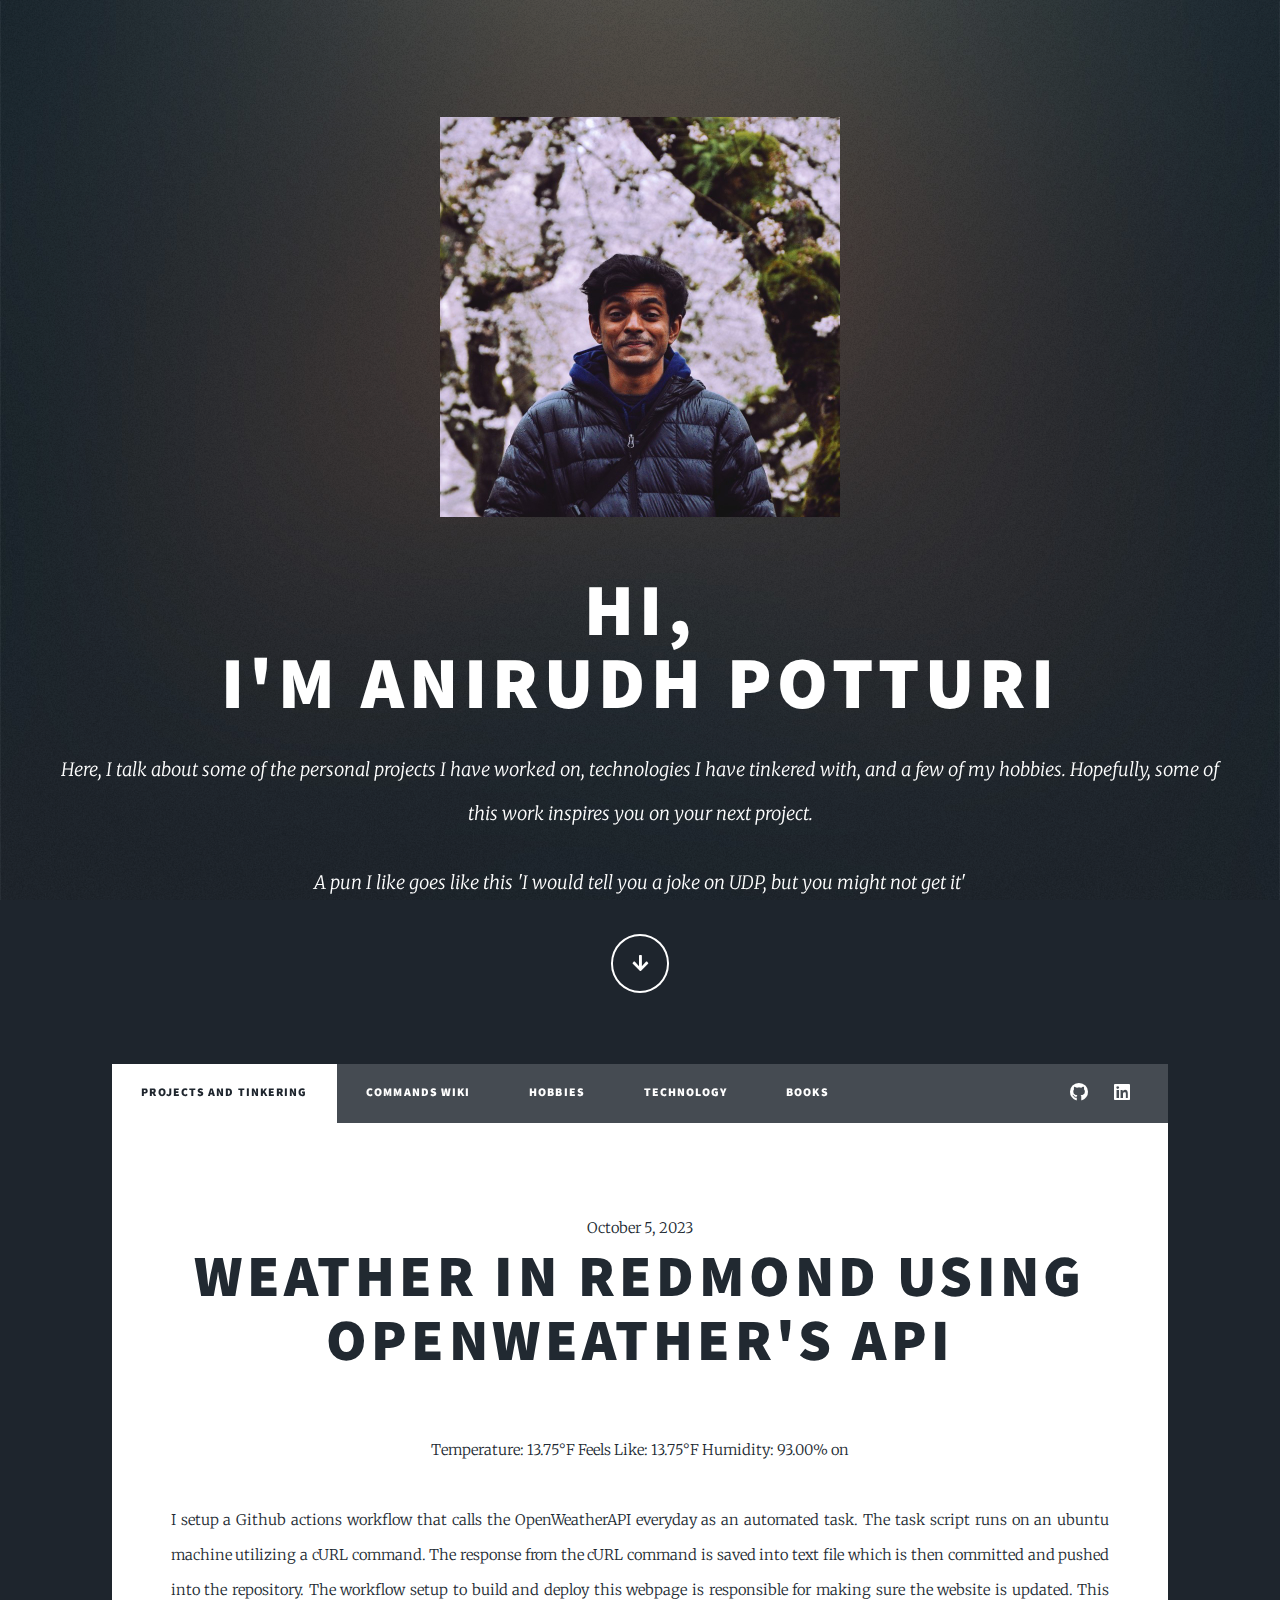
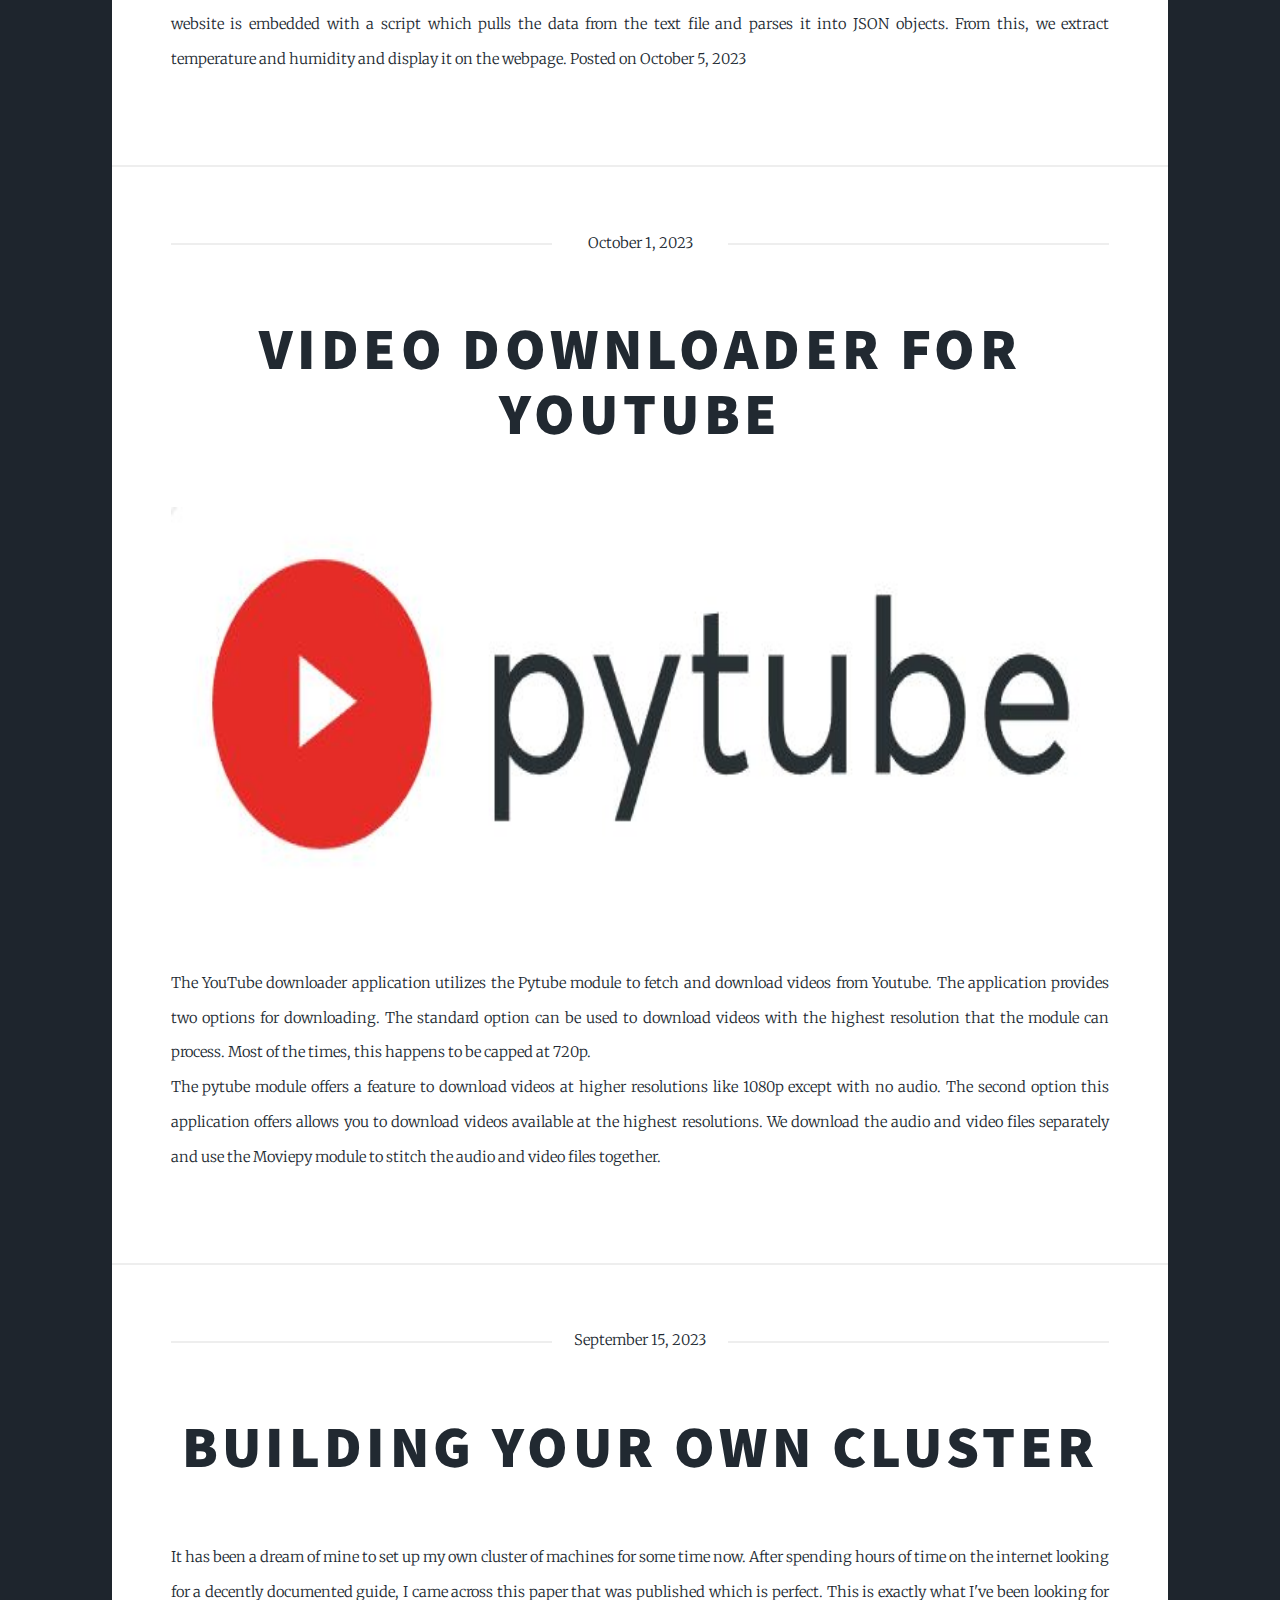
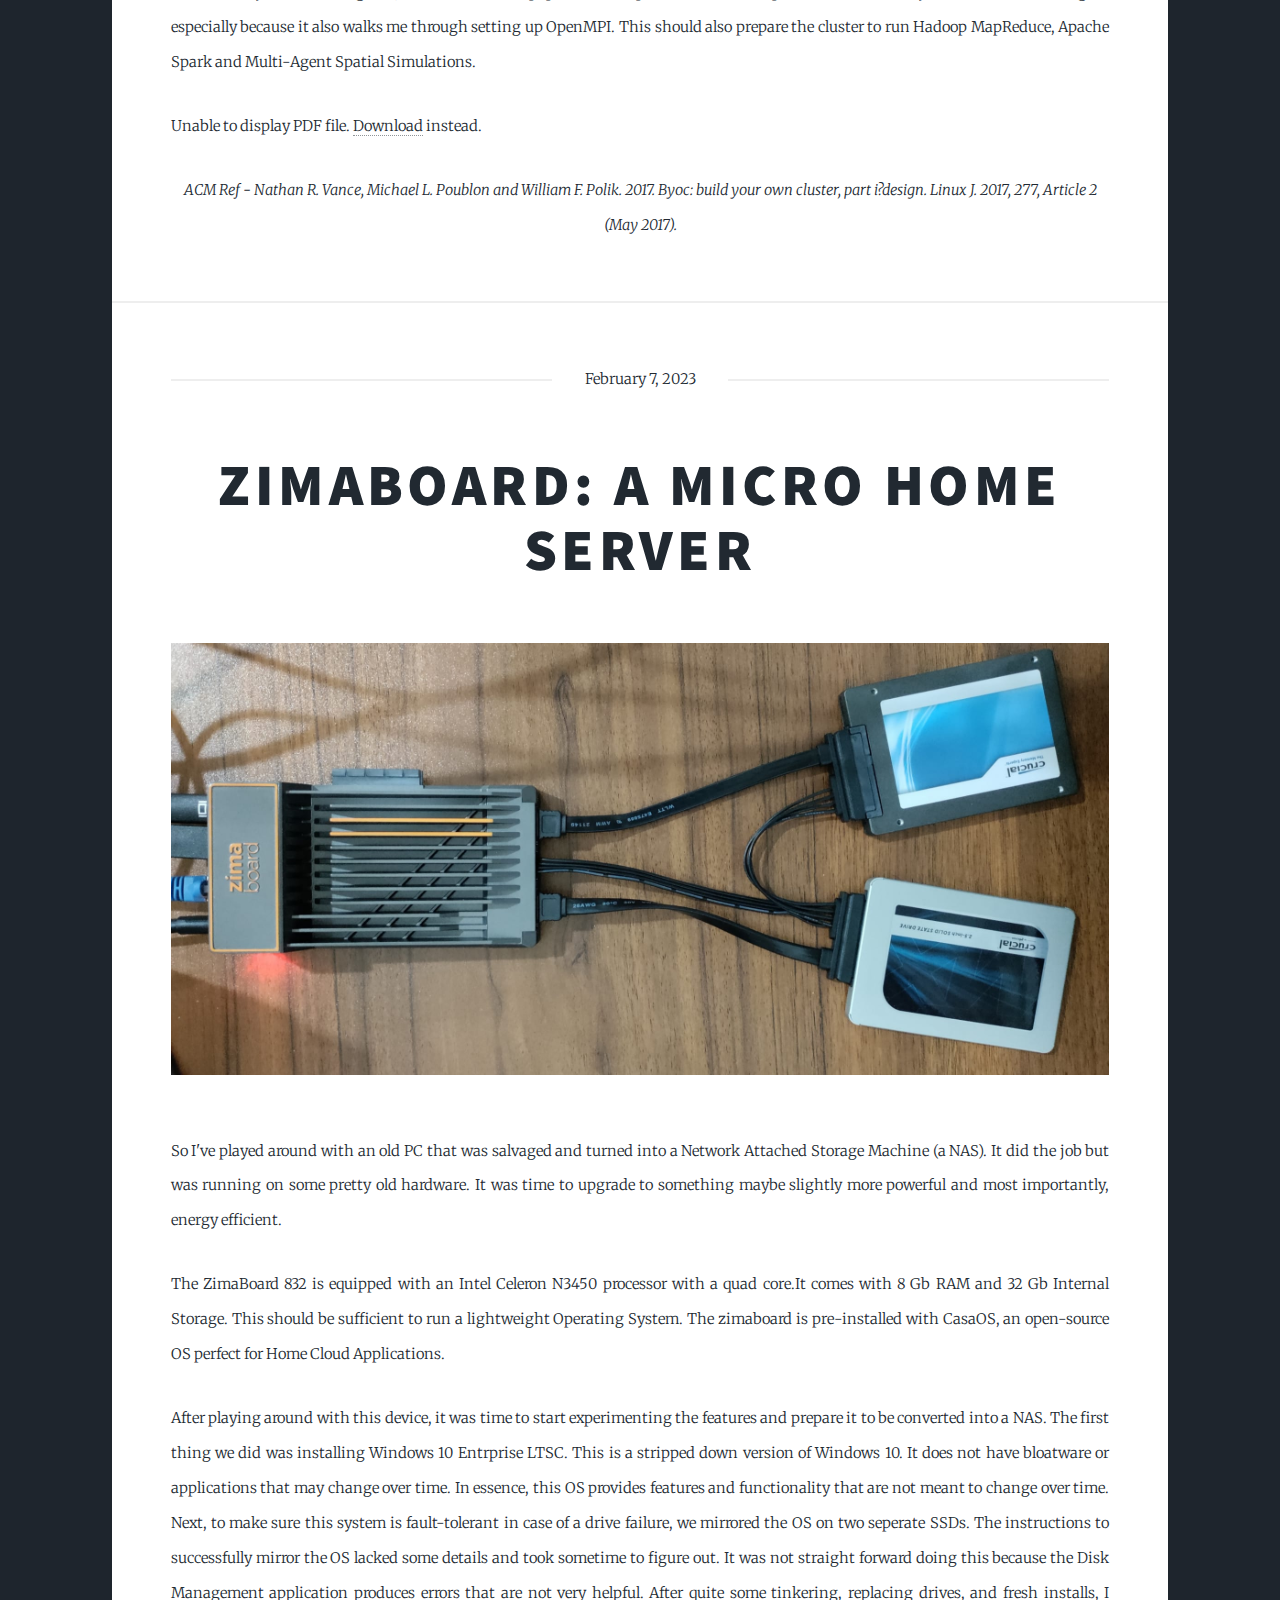
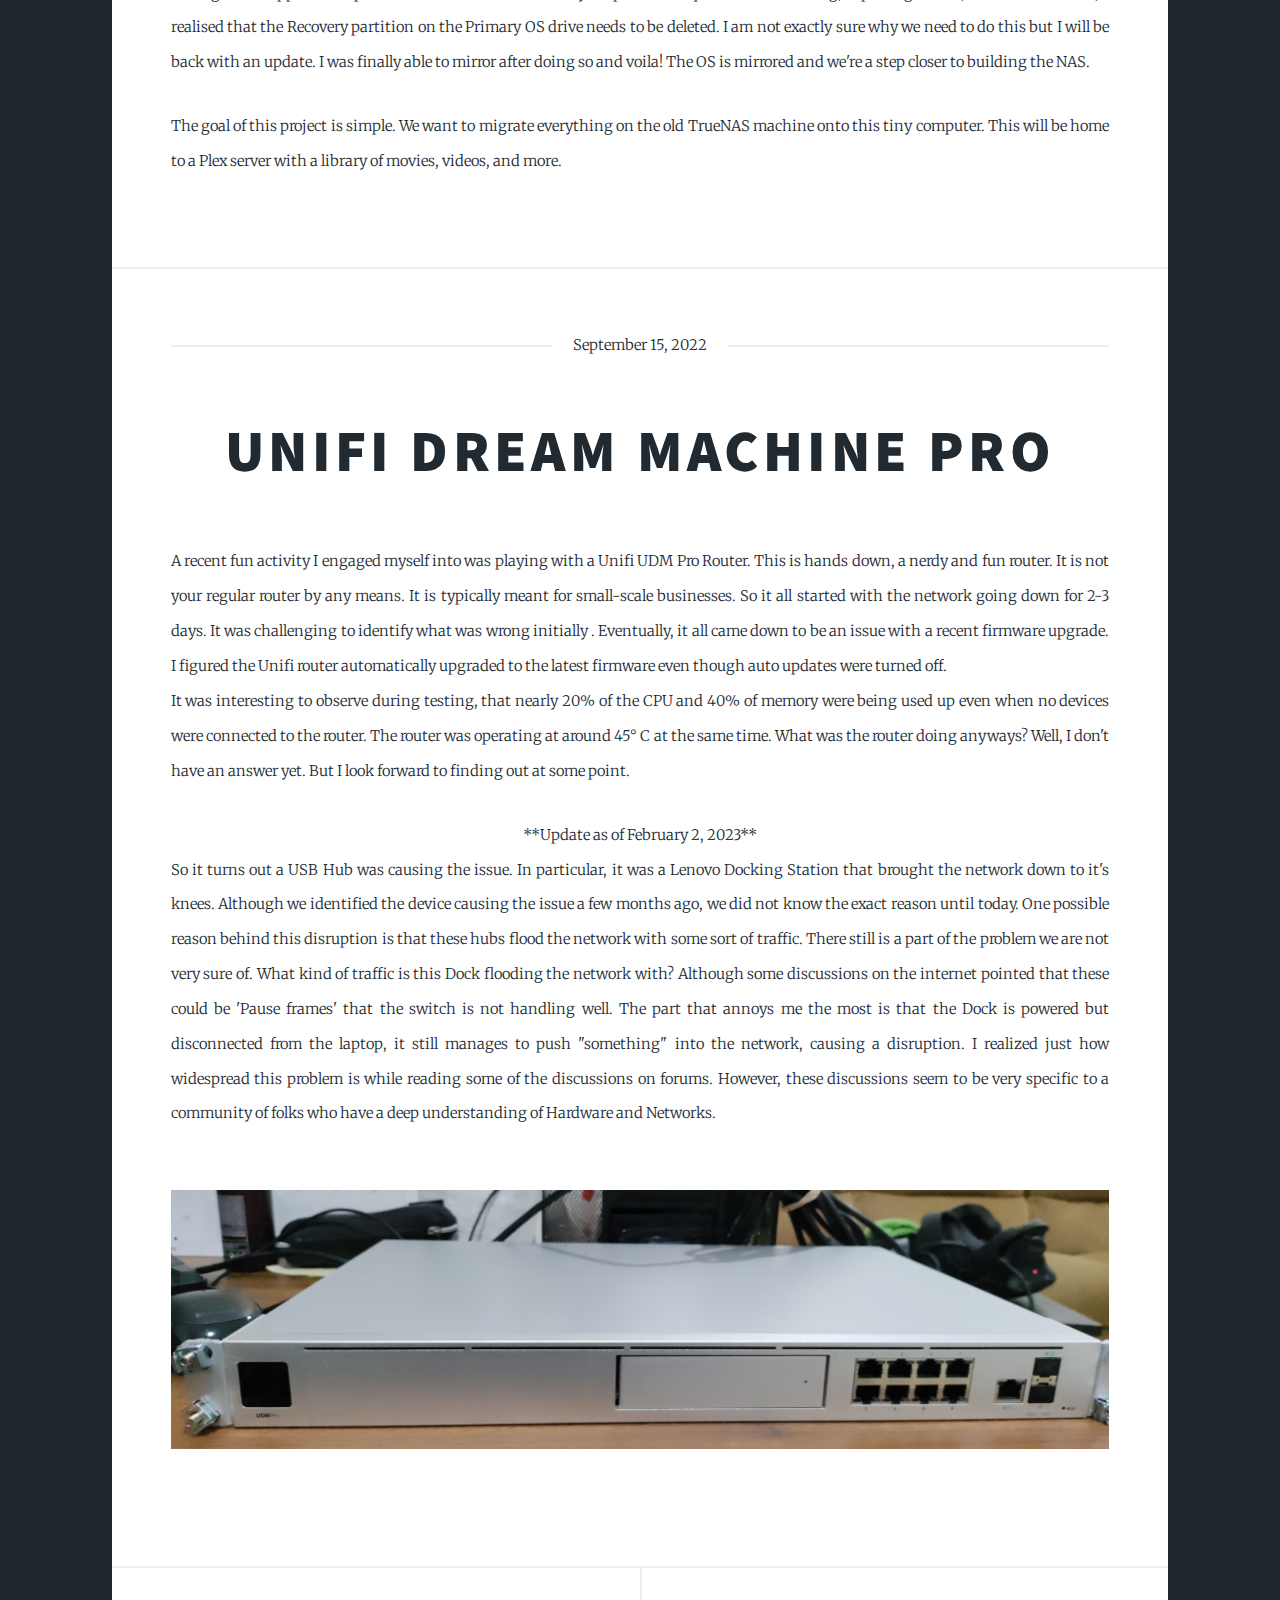
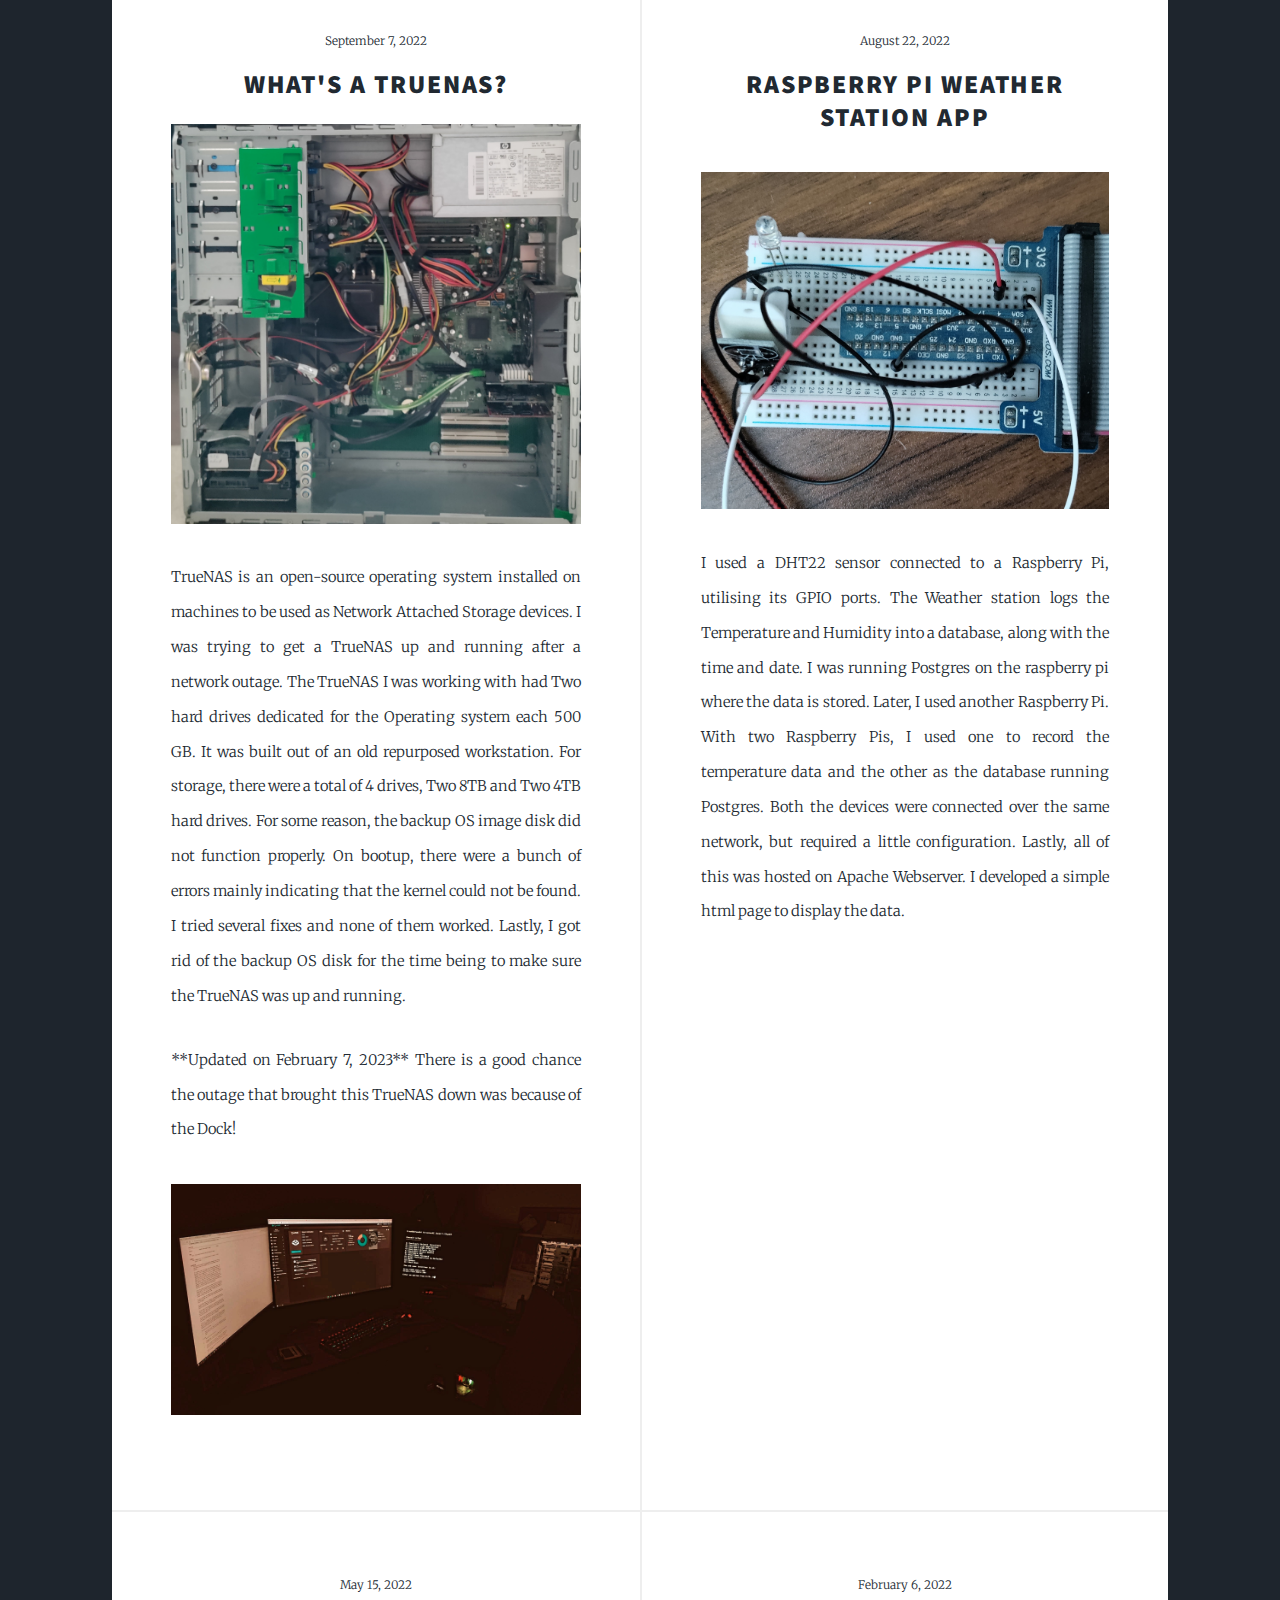
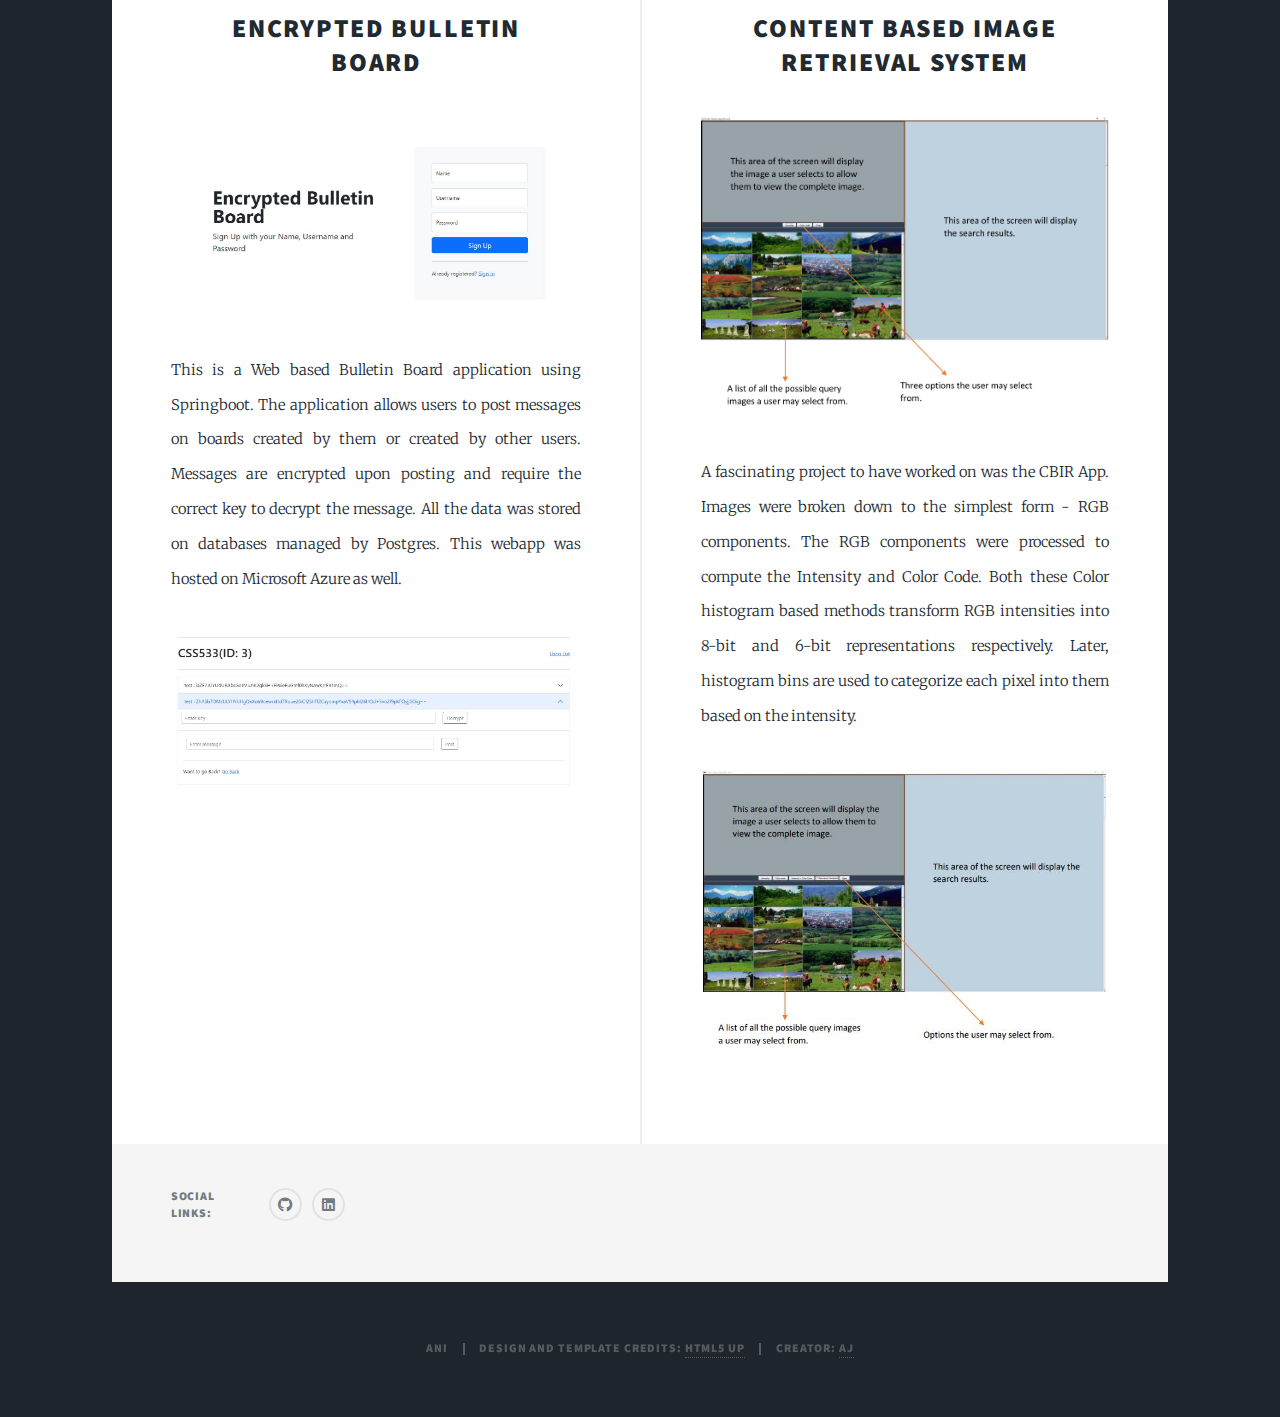
==== commit c5ee8062: "Fix date" ====
--- a/index.html
+++ b/index.html
@@ -80,7 +80,7 @@
 						<article class="post featured">
 
 							<header class="major">
-								<span class="date"></span>
+								<span>October 5, 2023</span>
 								<h2><a href="https://github.com/AnirudhPotturi/anirudhpotturi.github.io/tree/main/.github/workflows">Weather in Redmond using OpenWeather's API</a></h2>
 							</header>
 							<pre id="json-data"></pre>
@@ -92,7 +92,7 @@
 
 							<script>
 								// JavaScript code to fetch and display temperature, feels like temperature, and humidity
-								fetch('weather.txt') // Replace 'data.txt' with the path to your text file
+								fetch('weather.txt') // Replace 'weather.txt' with the path to your text file
 										.then(response => response.text())
 										.then(data => {
 											try {
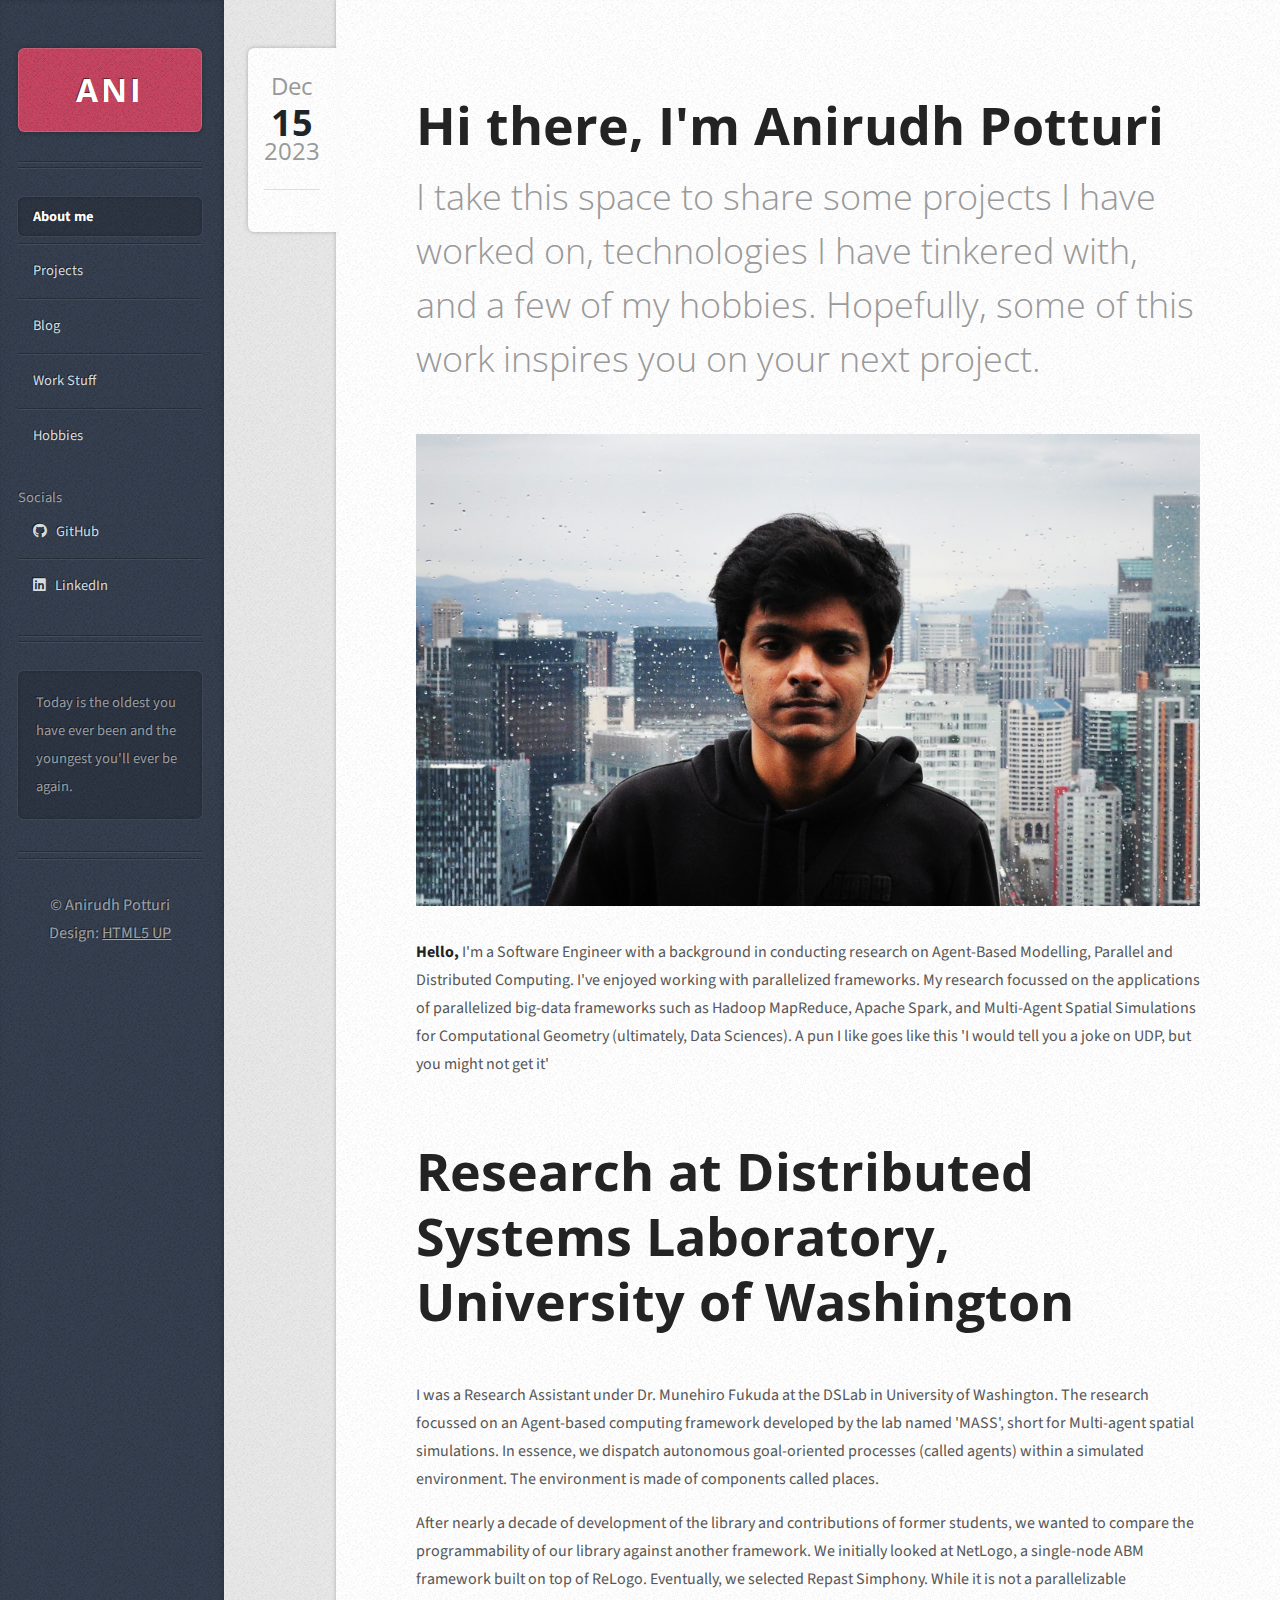
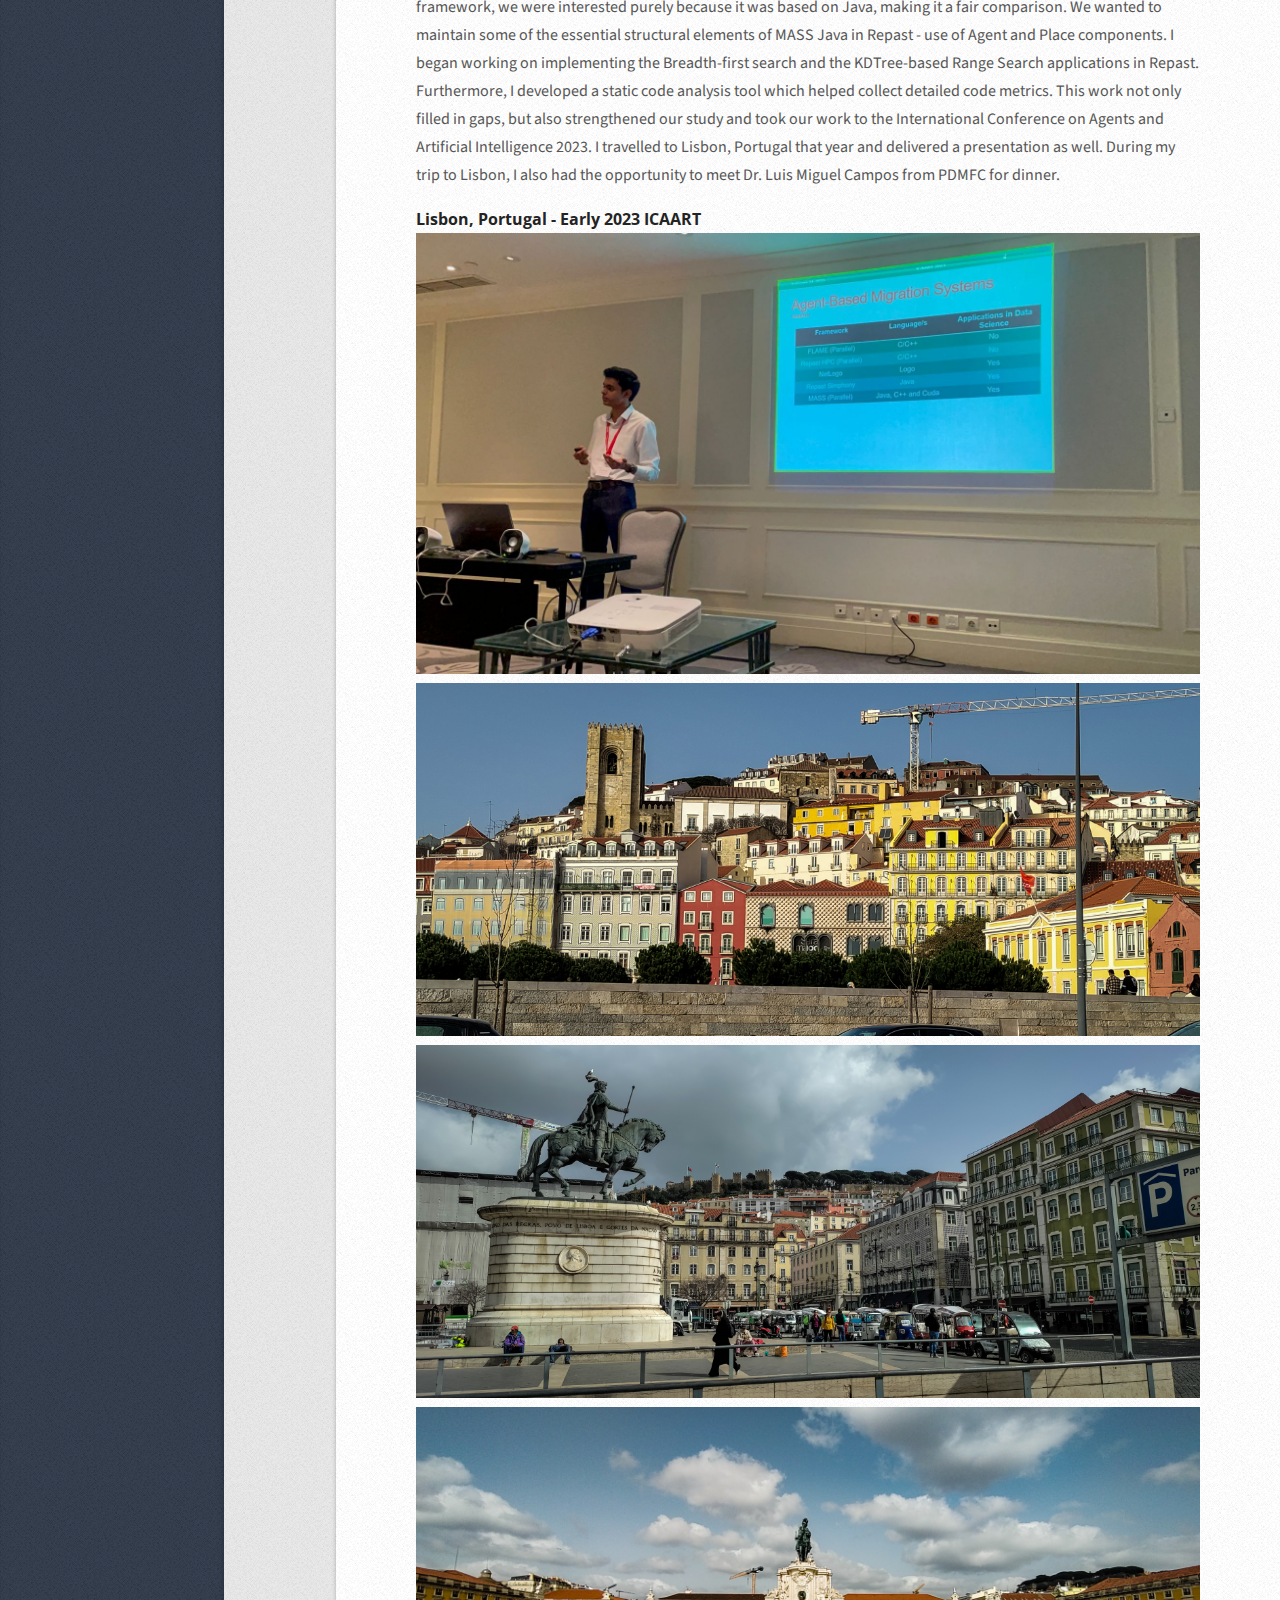
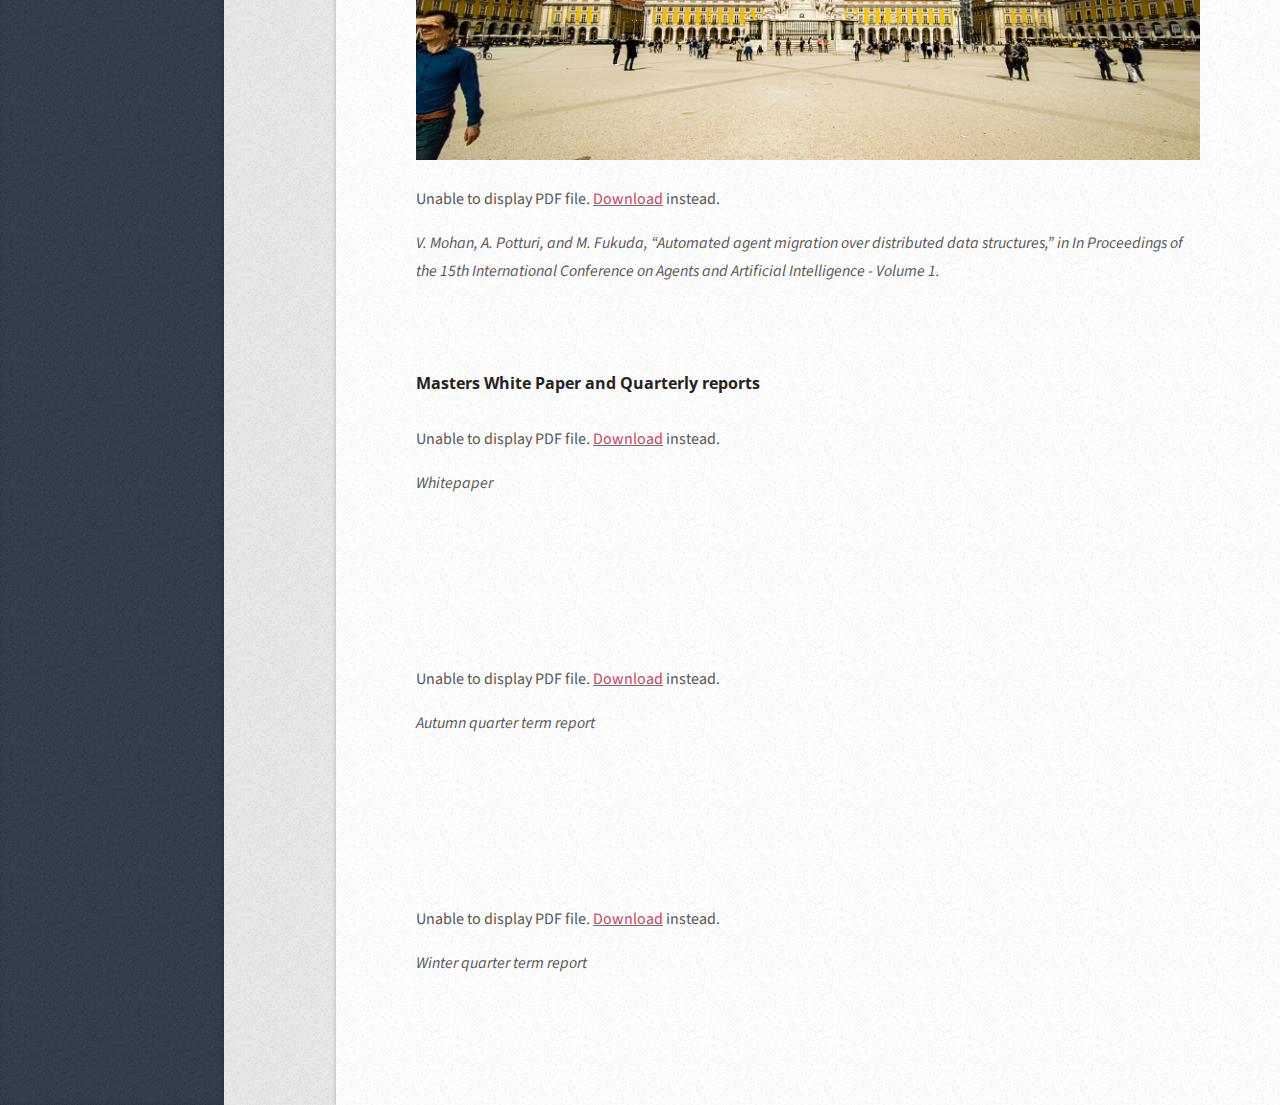
==== commit 9d48dec6: "Revamp" ====
--- a/index.html
+++ b/index.html
@@ -1,405 +1,236 @@
 <!DOCTYPE HTML>
 <!--
-	Massively by HTML5 UP
+	Striped by HTML5 UP
 	html5up.net | @ajlkn
 	Free for personal and commercial use under the CCA 3.0 license (html5up.net/license)
 -->
 <html>
 	<head>
-		<title>Anirudh Potturi</title>
+		<title>whoami</title>
 		<meta charset="utf-8" />
 		<meta name="viewport" content="width=device-width, initial-scale=1, user-scalable=no" />
 		<link rel="stylesheet" href="assets/css/main.css" />
-		<noscript><link rel="stylesheet" href="assets/css/noscript.css" /></noscript>
 	</head>
-	<style>
-		.container {
-			align-items: center;
-			justify-content: center;
-		}
-		
-		
-		.text {
-			font-size: 20px;
-			padding-left: 20px;
-			padding-top: 20%;
-			float: left;
-		}
-		.center {
-			display: block;
-			margin-left: auto;
-			margin-right: auto;
-			}
-		</style>
 	<body class="is-preload">
 
-		<!-- Wrapper -->
-			<div id="wrapper" class="fade-in">
-				<!-- -->
-				<!-- Intro -->
-					<div id="intro">
-						<a class="image main"><img src="images/Ani.jpeg" alt="" style="vertical-align:middle;width:400px;height:400px;" class="center"/></a>
-						<h1>Hi,<br />
-						I'm Anirudh Potturi</h1>
-						<p>Here, I talk about some of the personal projects I have worked on, technologies I have tinkered with, and a few of my hobbies. Hopefully, some of this work inspires you on your next project.</p>
-						<p>A pun I like goes like this 'I would tell you a joke on UDP, but you might not get it'</p>
-						<ul class="actions">
-							<li><a href="#header" class="button icon solid solo fa-arrow-down scrolly">Continue</a></li>
-						</ul>
-					</div>
-
-				<!-- Header -->
-					<header id="header">
-						<a href="index.html" class="logo">Take me up!</a>
-					</header>
+		<!-- Content -->
+			<div id="content">
+				<div class="inner">
+
+					<!-- Post -->
+						<article class="box post post-excerpt">
+							<header>
+								<!--
+									Note: Titles and subtitles will wrap automatically when necessary, so don't worry
+									if they get too long. You can also remove the <p> entirely if you don't
+									need a subtitle.
+								-->
+								<h2><a href="#">Hi there, I'm Anirudh Potturi</a></h2>
+								<p>I take this space to share some projects I have worked on, technologies I have tinkered with, and a few of my hobbies. Hopefully, some of this work inspires you on your next project.
+
+								</p>
+							</header>
+							<div class="info">
+								<!--
+									Note: The date should be formatted exactly as it's shown below. In particular, the
+									"least significant" characters of the month should be encapsulated in a <span>
+									element to denote what gets dropped in 1200px mode (eg. the "uary" in "January").
+									Oh, and if you don't need a date for a particular page or post you can simply delete
+									the entire "date" element.
+
+								-->
+								<span class="date"><span class="month">Dec</span> <span class="day">15</span> <span class="year">2023</span></span>
+
+								<!--
+									Note: You can change the number of list items in "stats" to whatever you want.
+								-->
+							</div>
+							<a class="image featured"><img src="images/Ani.jpg" alt=""/></a>
+							<p>
+								<strong>Hello,</strong> I'm a Software Engineer with a background in conducting research on Agent-Based Modelling, Parallel and Distributed Computing. I've enjoyed working with parallelized frameworks.
+								My research focussed on the applications of parallelized big-data frameworks such as Hadoop MapReduce, Apache Spark, and Multi-Agent Spatial Simulations for Computational Geometry (ultimately, Data Sciences).
+
+								A pun I like goes like this 'I would tell you a joke on UDP, but you might not get it'
+							</p>
+
+							<header>
+								<!--
+									Note: Titles and subtitles will wrap automatically when necessary, so don't worry
+									if they get too long. You can also remove the <p> entirely if you don't
+									need a subtitle.
+								-->
+								<h2><a href="https://depts.washington.edu/dslab/MASS/index.html">Research at Distributed Systems Laboratory, University of Washington</a></h2>
+							</header>
+							<p>
+								I was a Research Assistant under Dr. Munehiro Fukuda at the DSLab in University of Washington. The research focussed on an Agent-based computing framework developed by the lab named 'MASS', short for Multi-agent spatial simulations. In essence, we dispatch autonomous goal-oriented processes (called agents) within a simulated environment. The environment is made of components called places.
+							</p>
+							<p>
+								After nearly a decade of development of the library and contributions of former students, we wanted to compare the programmability of our library against another framework. We initially looked at NetLogo, a single-node ABM framework built on top of ReLogo. Eventually, we selected Repast Simphony. While it is not a parallelizable framework, we were interested purely because it was based on Java, making it a fair comparison. We wanted to maintain some of the essential structural elements of MASS Java in Repast - use of Agent and Place components.
+								I began working on implementing the Breadth-first search and the KDTree-based Range Search applications in Repast. Furthermore, I developed a static code analysis tool which helped collect detailed code metrics. This work not only filled in gaps, but also strengthened our study and took our work to the International Conference on Agents and Artificial Intelligence 2023. I travelled to Lisbon, Portugal that year and delivered a presentation as well.
+								During my trip to Lisbon, I also had the opportunity to meet Dr. Luis Miguel Campos from PDMFC for dinner.
+							<h3>Lisbon, Portugal - Early 2023 ICAART<br /></h3>
+							<a class="image main"><img src="images/hobbies/icaartpresentation.JPG" alt="" /></a>
+							<a class="image main"><img src="images/hobbies/portugalbuild.jpg" alt="" /></a>
+							<a class="image main"><img src="images/hobbies/portugalstat.jpg" alt="" /></a>
+							<a class="image main"><img src="images/hobbies/portugal.jpg" alt="" /></a>
+							</p>
+
+							<object data="/pdf/icaart.pdf" type="application/pdf" width="100%" height="1000px">
+								<p>Unable to display PDF file. <a href="/pdf/icaart.pdf">Download</a> instead.</p>
+							</object>
+							<i>V. Mohan, A. Potturi, and M. Fukuda, “Automated agent migration over distributed data structures,” in In Proceedings of the 15th International Conference on Agents and Artificial Intelligence - Volume 1.</i>
+
+							<br><br><br><br>
+
+							<h3>Masters White Paper and Quarterly reports<br /></h3>
+							<br>
+							<object data="/pdf/whitepaper.pdf" type="application/pdf" width="100%" height="1000px">
+								<p>Unable to display PDF file. <a href="/pdf/whitepaper.pdf">Download</a> instead.</p>
+							</object>
+							<i>Whitepaper</i>
+
+							<br><br><br><br><br><br><br>
+
+							<object data="/pdf/autumntermreport.pdf" type="application/pdf" width="100%" height="1000px">
+								<p>Unable to display PDF file. <a href="/pdf/autumntermreport.pdf">Download</a> instead.</p>
+							</object>
+							<i>Autumn quarter term report</i>
+
+							<br><br><br><br><br><br><br>
+
+							<object data="/pdf/wintertermreport.pdf" type="application/pdf" width="100%" height="1000px">
+								<p>Unable to display PDF file. <a href="/pdf/wintertermreport.pdf">Download</a> instead.</p>
+							</object>
+							<i>Winter quarter term report</i>
+						</article>
+
+
+
+
+					<!-- Post -->
+
+
+<!--					&lt;!&ndash; Post &ndash;&gt;-->
+<!--					<article class="box post post-excerpt">-->
+<!--						<header>-->
+<!--							<h2><a href="#">Lorem ipsum dolor sit amet</a></h2>-->
+<!--							<p>Feugiat interdum sed commodo ipsum consequat dolor nullam metus</p>-->
+<!--						</header>-->
+<!--						<div class="info">-->
+<!--							<span class="date"><span class="month">Jul<span>y</span></span> <span class="day">8</span><span class="year">, 2014</span></span>-->
+<!--							<ul class="stats">-->
+<!--								<li><a href="#" class="icon fa-comment">16</a></li>-->
+<!--								<li><a href="#" class="icon fa-heart">32</a></li>-->
+<!--								<li><a href="#" class="icon brands fa-twitter">64</a></li>-->
+<!--								<li><a href="#" class="icon brands fa-facebook-f">128</a></li>-->
+<!--							</ul>-->
+<!--						</div>-->
+<!--						<a href="#" class="image featured"><img src="images/pic02.jpg" alt="" /></a>-->
+<!--						<p>-->
+<!--							Quisque vel sapien sit amet tellus elementum ultricies. Nunc vel orci turpis. Donec id malesuada metus.-->
+<!--							Nunc nulla velit, fermentum quis interdum quis, tate etiam commodo lorem ipsum dolor sit amet dolore.-->
+<!--							Quisque vel sapien sit amet tellus elementum ultricies. Nunc vel orci turpis. Donec id malesuada metus.-->
+<!--							Nunc nulla velit, fermentum quis interdum quis, convallis eu sapien. Integer sed ipsum ante.-->
+<!--						</p>-->
+<!--					</article>-->
+
+<!--					&lt;!&ndash; Pagination &ndash;&gt;-->
+<!--						<div class="pagination">-->
+<!--							&lt;!&ndash;<a href="#" class="button previous">Previous Page</a>&ndash;&gt;-->
+<!--							<div class="pages">-->
+<!--								<a href="#" class="active">1</a>-->
+<!--								<a href="#">2</a>-->
+<!--								<a href="#">3</a>-->
+<!--								<a href="#">4</a>-->
+<!--								<span>&hellip;</span>-->
+<!--								<a href="#">20</a>-->
+<!--							</div>-->
+<!--							<a href="#" class="button next">Next Page</a>-->
+<!--						</div>-->
+
+				</div>
+			</div>
+
+		<!-- Sidebar -->
+			<div id="sidebar">
+
+				<!-- Logo -->
+					<h1 id="logo"><a href="#">ANI</a></h1>
 
 				<!-- Nav -->
 					<nav id="nav">
-						<ul class="links">
-							<li class="active"><a href="index.html">Projects and Tinkering</a></li>
-							<li><a href="commandswiki.html">Commands Wiki</a></li>
+						<ul>
+							<li class="current"><a href="index.html">About me</a></li>
+							<li><a href="projects.html">Projects</a></li>
+							<li><a href="blog.html">Blog</a></li>
+							<li><a href="workstuff.html">Work Stuff</a></li>
 							<li><a href="hobbies.html">Hobbies</a></li>
-							<li><a href="tech.html">Technology</a></li>
-							<li><a href="books.html">Books</a></li>
-							<!--<li><a href="elements.html">Still thinking what to put over here</a></li>-->
 						</ul>
+						<br>
+						Socials
 						<ul class="icons">
 							<!--
-							<li><a href="#" class="icon brands fa-twitter"><span class="label">Twitter</span></a></li>
-							<li><a href="#" class="icon brands fa-facebook-f"><span class="label">Facebook</span></a></li>
-							<li><a href="#" class="icon brands fa-instagram"><span class="label">Instagram</span></a></li>
-							-->
-							<li><a href="https://github.com/AnirudhPotturi" class="icon brands fa-github"><span class="label">GitHub</span></a></li>
-							<li><a href="https://www.linkedin.com/in/anirudh-/" class="icon brands fa-linkedin"><span class="label">LinkedIn</span></a></li>
+                            <li><a href="#" class="icon brands fa-twitter"><span class="label">Twitter</span></a></li>
+                            <li><a href="#" class="icon brands fa-facebook-f"><span class="label">Facebook</span></a></li>
+                            <li><a href="#" class="icon brands fa-instagram"><span class="label">Instagram</span></a></li>
+                            -->
+							<li><a href="https://github.com/AnirudhPotturi" target="_blank" class="icon brands fa-github">&nbsp;&nbsp;&nbsp;GitHub</a></li>
+							<li><a href="https://www.linkedin.com/in/anirudh-/" target="_blank" class="icon brands fa-linkedin">&nbsp;&nbsp;&nbsp;LinkedIn</a></li>
 						</ul>
 					</nav>
 
-				<!-- Main -->
-					<div id="main">
-
-						<article class="post featured">
-
-							<header class="major">
-								<span>October 5, 2023</span>
-								<h2><a href="https://github.com/AnirudhPotturi/anirudhpotturi.github.io/tree/main/.github/workflows">Weather in Redmond using OpenWeather's API</a></h2>
-							</header>
-							<pre id="json-data"></pre>
-
-							Temperature: <span id="temperature"></span>°F
-							Feels Like: <span id="feels-like"></span>°F
-							Humidity: <span id="humidity"></span>%
-							on <span id="todaysDate"></span>
-
-							<script>
-								// JavaScript code to fetch and display temperature, feels like temperature, and humidity
-								fetch('weather.txt') // Replace 'weather.txt' with the path to your text file
-										.then(response => response.text())
-										.then(data => {
-											try {
-												const jsonData = JSON.parse(data);
-												const temperature = jsonData.main.temp;
-												const feelsLike = jsonData.main.feels_like;
-												const humidity = jsonData.main.humidity;
-
-												document.getElementById('temperature').textContent = temperature.toFixed(2);
-												document.getElementById('feels-like').textContent = feelsLike.toFixed(2);
-												document.getElementById('humidity').textContent = humidity.toFixed(2);
-											} catch (error) {
-												console.error('Error parsing JSON:', error);
-											}
-										})
-										.catch(error => {
-											console.error('Error fetching data:', error);
-										});
-								const currentDate = new Date();
-								const day = currentDate.getDate();
-								const month = currentDate.toLocaleString('default', { month: 'long' }); // Get month name
-								const year = currentDate.getFullYear();
-
-								const dateMonthYearString = `${month} ${day}, ${year}`;
-								document.querySelector('.date').textContent = dateMonthYearString;
-								document.getElementById('todaysDate').textContent = dateMonthYearString;
-							</script>
-
-
-
-							<p>
-								</br>
-								I setup a Github actions workflow that calls the OpenWeatherAPI everyday as an automated task. The task script runs on an ubuntu machine utilizing a cURL command. The response from the cURL command is saved into text file which is then committed and pushed into the repository. The workflow setup to build and deploy this webpage is responsible for making sure the website is updated.
-								This website is embedded with a script which pulls the data from the text file and parses it into JSON objects. From this, we extract temperature and humidity and display it on the webpage.
-								Posted on October 5, 2023
-							</p>
-
-						</article>
-
-
-
-						<article class="post featured">
-							<header class="major">
-								<span class="date">October 1, 2023</span>
-								<h2><a href="https://github.com/AnirudhPotturi/YouTubeVideoDownloader">Video downloader for YouTube</a></h2>
-							</header>
-
-							<a class="image main"><img src="images/projects/Pytube.JPG" alt="" width="80px" height="400px"/></a>
-
-							<p>
-								The YouTube downloader application utilizes the Pytube module to fetch and download videos from Youtube. The application provides two options for downloading. The standard option can be used to download videos with the highest resolution that the module can process. Most of the times, this happens to be capped at 720p.</br>
-								The pytube module offers a feature to download videos at higher resolutions like 1080p except with no audio. The second option this application offers allows you to download videos available at the highest resolutions. We download the audio and video files separately and use the Moviepy module to stitch the audio and video files together.
-							</p>
-
-						</article>
-
-						<article class="post featured">
-							<header class="major">
-								<span class="date">September 15, 2023</span>
-								<h2><a>Building your own cluster</a></h2>
-							</header>
-
-							<p>
-								It has been a dream of mine to set up my own cluster of machines for some time now. After spending hours of time on the internet looking for a decently documented guide, I came across this paper that was published which is perfect.
-								This is exactly what I've been looking for especially because it also walks me through setting up OpenMPI. This should also prepare the cluster to run Hadoop MapReduce, Apache Spark and Multi-Agent Spatial Simulations.
-							</p>
-
-							<object data="/pdf/byoc.pdf" type="application/pdf" width="100%" height="1000px">
-								<p>Unable to display PDF file. <a href="/pdf/byoc.pdf">Download</a> instead.</p>
-							</object>
-							<i>ACM Ref - Nathan R. Vance, Michael L. Poublon and William F. Polik. 2017. Byoc: build your own cluster, part i?design. Linux J. 2017, 277, Article 2 (May 2017).</i>
-						</article>
-
-						<article class="post featured">
-							<header class="major">
-								<span class="date">February 7, 2023</span>
-								<h2><a>ZimaBoard: A Micro Home Server</a></h2>
-							</header>
-
-							<a class="image main"><img src="images/projects/Zimaboard.jpg" alt="" /></a>
-							<p>
-								So I've played around with an old PC that was salvaged and turned into a Network Attached Storage Machine (a NAS). It did the job but was running on some pretty old hardware. It was time to upgrade to something maybe slightly more powerful and most importantly, energy efficient. 
-							</p>
-							<p>
-								The ZimaBoard 832 is equipped with an Intel Celeron N3450 processor with a quad core.It comes with 8 Gb RAM and 32 Gb Internal Storage. This should be sufficient to run a lightweight Operating System. The zimaboard is pre-installed with CasaOS, an open-source OS perfect for Home Cloud Applications.
-							</p>													
-							<p>
-								After playing around with this device, it was time to start experimenting the features and prepare it to be converted into a NAS. The first thing we did was installing Windows 10 Entrprise LTSC. This is a stripped down version of Windows 10. It does not have bloatware or applications that may change over time. In essence, this OS provides features and functionality that are not meant to change over time. 
-								Next, to make sure this system is fault-tolerant in case of a drive failure, we mirrored the OS on two seperate SSDs. The instructions to successfully mirror the OS lacked some details and took sometime to figure out. It was not straight forward doing this because the Disk Management application produces errors that are not very helpful.
-								After quite some tinkering, replacing drives, and fresh installs, I realised that the Recovery partition on the Primary OS drive needs to be deleted. I am not exactly sure why we need to do this but I will be back with an update. I was finally able to mirror after doing so and voila! The OS is mirrored and we're a step closer to building the NAS. 
-							</p>
-							<p>
-								The goal of this project is simple. We want to migrate everything on the old TrueNAS machine onto this tiny computer. This will be home to a Plex server with a library of movies, videos, and more. 
-								</p>
-							<!--<ul class="actions special">
-								<li><a href="#" class="button large">Full Story</a></li>
-							</ul>-->
-						</article>
-
-						<article class="post featured">
-							<header class="major">
-								<span class="date">September 15, 2022</span>
-								<h2><a>Unifi Dream Machine Pro</a></h2>
-							</header>
-								<p>A recent fun activity I engaged myself into was playing with a Unifi UDM Pro Router.
-								This is hands down, a nerdy and fun router. It is not your regular router by any means.
-								It is typically meant for small-scale businesses. So it all started with the network going
-								down for 2-3 days. It was challenging to identify what was wrong initially . Eventually,
-								it all came	down to be an issue with a recent firmware upgrade. I figured the Unifi router automatically upgraded to the latest firmware even though auto updates were turned off.</br>
-								It was interesting to observe during testing, that nearly 20% of the CPU and 40% of memory were being used up even when no
-								devices were connected to the router. The router was operating at around
-								45° C at the same time. What was the router doing anyways?
-								Well, I don't have an answer yet. But I look forward to finding out at some point.
-							</p>
-							**Update as of February 2, 2023**
-							<p>So it turns out a USB Hub was causing the issue. In particular, it was a Lenovo Docking Station that brought the network down to it's knees.
-								Although we identified the device causing the issue a few months ago, we did not know the exact reason until today. One possible reason behind this disruption is that these hubs flood the network with some sort of traffic.
-								There still is a part of the problem we are not very sure of. What kind of traffic is this Dock flooding the network with? Although some discussions on the internet pointed that these could be 'Pause frames' that the switch is not handling well.
-								The part that annoys me the most is that the Dock is powered but disconnected from the laptop, it still manages to push "something" into the network, causing a disruption.
-								I realized just how widespread this problem is while reading some of the discussions on forums. However, these discussions seem to be very specific to a community of folks who have a deep understanding of Hardware and Networks. 
-							</p>
-								
-								
-							
-							<a class="image main"><img src="images/projects/Unifi.jpg" alt="" /></a>
-							<!--<ul class="actions special">
-								<li><a href="#" class="button large">Full Story</a></li>
-							</ul>-->
-						</article>
-				
-
-						<!-- Posts -->
-							<section class="posts">
-								<article>
-									<header>
-										<span class="date">September 7, 2022</span>
-										<h2><a>What's a TrueNAS?</a></h2>
-									</header>
-									<div class="content">
-									<a class="image fit"><img src="images/projects/truenas.jpg" alt="" /></a>
-									<p>TrueNAS is an open-source operating system installed on machines to be used as Network Attached Storage devices. I was trying to get a TrueNAS up and running after a network outage.
-									The TrueNAS I was working with had Two hard drives dedicated for the Operating system each 500 GB. It was built out of an old repurposed workstation.
-									For storage, there were a total of 4 drives, Two 8TB and Two 4TB hard drives.
-									For some reason, the backup OS image disk did not function properly. On bootup, there were a bunch of errors mainly indicating that the kernel could not be found. I tried several fixes and none of them worked.
-									Lastly, I got rid of the backup OS disk for the time being to make sure the TrueNAS was up and running.
-									<p>
-									**Updated on February 7, 2023**
-									There is a good chance the outage that brought this TrueNAS down was because of the Dock!
-									</p>
-									<a class="image fit"><img src="images/projects/truenas2.jpg" alt="" /></a>
-								</p>
-									</div>
-									<!--<ul class="actions special">
-										<li><a href="#" class="button">Full Story</a></li>
-									</ul>-->
-								</article>
-								<article>
-									<header>
-										<span class="date">August 22, 2022</span>
-										<h2><a href="https://github.com/AnirudhPotturi/RaspberryPi-Weather-Station">Raspberry Pi Weather Station App<br />
-										</a></h2>
-									</header>
-									<a class="image fit"><img src="images/projects/weatherapp.jpg" alt="" /></a>
-									<p>I used a DHT22 sensor connected to a Raspberry Pi, utilising its GPIO ports. The Weather station logs the Temperature and Humidity into a database, along with the time and date.
-									I was running Postgres on the raspberry pi where the data is stored. Later, I used another Raspberry Pi. With two Raspberry Pis, I used one to record the temperature data and the other as the database running Postgres. Both the devices were connected over the same network, but required a little configuration. Lastly, all of this was hosted on Apache Webserver.
-									I developed a simple html page to display the data.</p>
-									<!--<ul class="actions special">
-										<li><a href="#" class="button">Full Story</a></li>
-									</ul>-->
-								</article>
-								<article>
-									<header>
-										<span class="date">May 15, 2022</span>
-										<h2><a>Encrypted Bulletin<br />
-										Board</a></h2>
-									</header>
-									<a class="image fit"><img src="images/projects/bulletin1.JPG" alt="" /></a>
-									<p>This is a Web based Bulletin Board application using Springboot. The application allows users to post
-										messages on boards created by them or created by other users. Messages are encrypted upon posting
-										and require the correct key to decrypt the message. All the data was stored on databases managed by Postgres. This webapp was hosted on Microsoft Azure as well.
-									</p>
-									<a class="image fit"><img src="images/projects/bulletin2.JPG" alt="" /></a>
-									<!--<ul class="actions special">
-										<li><a href="#" class="button">Full Story</a></li>
-									</ul>-->
-								</article>
-								<article>
-									<header>
-										<span class="date">February 6, 2022</span>
-										<h2><a>Content Based Image Retrieval System<br /></a></h2>
-									</header>
-									<a class="image fit"><img src="images/projects/cbir5.jpg" alt="" /></a>
-									<p>A fascinating project to have worked on was the CBIR App. Images were broken down to the simplest form - RGB components. The RGB components were processed to compute the Intensity and Color Code. Both these Color histogram based methods  transform RGB intensities into 8-bit and 6-bit representations respectively.
-									Later, histogram bins are used to categorize each pixel into them based on the intensity.</p>
-									<a class="image fit"><img src="images/projects/cbir.JPG" alt="" /></a>
-									<p></p>
-									<!--<ul class="actions special">
-										<li><a href="#" class="button">Full Story</a></li>
-									</ul>-->
-								</article>
-								<!--<article>
-									<header>
-										<span class="date">April 11, 2017</span>
-										<h2><a href="#">Odio magna<br />
-										sed consectetur</a></h2>
-									</header>
-									<a href="#" class="image fit"><img src="images/pic06.jpg" alt="" /></a>
-									<p>Donec eget ex magna. Interdum et malesuada fames ac ante ipsum primis in faucibus. Pellentesque venenatis dolor imperdiet dolor mattis sagittis magna etiam.</p>
-									<ul class="actions special">
-										<li><a href="#" class="button">Full Story</a></li>
-									</ul>
-								</article>
-								<article>
-									<header>
-										<span class="date">April 7, 2017</span>
-										<h2><a href="#">Augue lorem<br />
-										primis vestibulum</a></h2>
-									</header>
-									<a href="#" class="image fit"><img src="images/pic07.jpg" alt="" /></a>
-									<p>Donec eget ex magna. Interdum et malesuada fames ac ante ipsum primis in faucibus. Pellentesque venenatis dolor imperdiet dolor mattis sagittis magna etiam.</p>
-									<ul class="actions special">
-										<li><a href="#" class="button">Full Story</a></li>
-									</ul>
-								</article>
-							</section>
--->
-						<!-- Footer -->
-						<!--	<footer>
-								<div class="pagination">
-									&lt;!&ndash;<a href="#" class="previous">Prev</a>&ndash;&gt;
-									<a href="#" class="page active">1</a>
-									<a href="#" class="page">2</a>
-									<a href="#" class="page">3</a>
-									<span class="extra">&hellip;</span>
-									<a href="#" class="page">8</a>
-									<a href="#" class="page">9</a>
-									<a href="#" class="page">10</a>
-									<a href="#" class="next">Next</a>
-								</div>
-							</footer>-->
-							</section>
-					</div>
-
-				<!-- Footer -->
-					<footer id="footer">
-						<!--<section>
-							<form method="post" action="#">
-								<div class="fields">
-									<div class="field">
-										<label for="name">Name</label>
-										<input type="text" name="name" id="name" />
-									</div>
-									<div class="field">
-										<label for="email">Email</label>
-										<input type="text" name="email" id="email" />
-									</div>
-									<div class="field">
-										<label for="message">Message</label>
-										<textarea name="message" id="message" rows="3"></textarea>
-									</div>
-								</div>
-								<ul class="actions">
-									<li><input type="submit" value="Send Message" /></li>
-								</ul>
-							</form>
-						</section>-->
-						<section class="split contact">
-							<!--<section class="alt">
-								<h3>Address</h3>
-								<p>1234 Somewhere Road #87257<br />
-								Nashville, TN 00000-0000</p>
-							</section>
-							<section>
-								<h3>Phone</h3>
-								<p><a href="#">(000) 000-0000</a></p>
-							</section>
-							<section>
-								<h3>Email</h3>
-								<p><a href="#">info@untitled.tld</a></p>
-							</section>-->
-							<section>
-								<h3>Social Links:</h3>
-								<ul class="icons alt">
-									<!--
-									<li><a href="#" class="icon brands alt fa-twitter"><span class="label">Twitter</span></a></li>
-									<li><a href="#" class="icon brands alt fa-facebook-f"><span class="label">Facebook</span></a></li>
-									<li><a href="#" class="icon brands alt fa-instagram"><span class="label">Instagram</span></a></li>
-									-->
-									<li></li>
-									<li><a href="https://github.com/AnirudhPotturi" class="icon brands alt fa-github"><span class="label">GitHub</span></a></li>
-									<li><a href="https://www.linkedin.com/in/anirudh-/" class="icon brands fa-linkedin"><span class="label">LinkedIn</span></a></li>
-								</ul>
-							</section>
-						</section>
-					</footer>
+				<!-- Search -->
+<!--					<section class="box search">-->
+<!--						<form method="post" action="#">-->
+<!--							<input type="text" class="text" name="search" placeholder="Search" />-->
+<!--						</form>-->
+<!--					</section>-->
+
+				<!-- Text -->
+					<section class="box text-style1">
+						<div class="inner">
+							<p>
+								Today is the oldest you have ever been and the youngest you'll ever be again.
+							</p>
+						</div>
+					</section>
+
+<!--				&lt;!&ndash; Recent Posts &ndash;&gt;-->
+<!--					<section class="box recent-posts">-->
+<!--						<header>-->
+<!--							<h2>Recent Posts</h2>-->
+<!--						</header>-->
+<!--						<ul>-->
+<!--							<li><a href="#">Lorem ipsum dolor</a></li>-->
+<!--							<li><a href="#">Feugiat nisl aliquam</a></li>-->
+<!--							<li><a href="#">Sed dolore magna</a></li>-->
+<!--							<li><a href="#">Malesuada commodo</a></li>-->
+<!--							<li><a href="#">Ipsum metus nullam</a></li>-->
+<!--						</ul>-->
+<!--					</section>-->
+
+<!--				&lt;!&ndash; Recent Comments &ndash;&gt;-->
+<!--					<section class="box recent-comments">-->
+<!--						<header>-->
+<!--							<h2>Recent Comments</h2>-->
+<!--						</header>-->
+<!--						<ul>-->
+<!--							<li>case on <a href="#">Lorem ipsum dolor</a></li>-->
+<!--							<li>molly on <a href="#">Sed dolore magna</a></li>-->
+<!--							<li>case on <a href="#">Sed dolore magna</a></li>-->
+<!--						</ul>-->
+<!--					</section>-->
+
 
 				<!-- Copyright -->
-					<div id="copyright">
-						<ul><li>Ani</li><li>Design and Template Credits: <a href="https://html5up.net">HTML5 UP</a></li><li>Creator: <a href="https://aj.lkn.io/">AJ</a></li></ul>
-					</div>
+					<ul id="copyright">
+						<li>&copy; Anirudh Potturi</li><li>Design: <a href="http://html5up.net">HTML5 UP</a></li>
+					</ul>
 
 			</div>
 
 		<!-- Scripts -->
 			<script src="assets/js/jquery.min.js"></script>
-			<script src="assets/js/jquery.scrollex.min.js"></script>
-			<script src="assets/js/jquery.scrolly.min.js"></script>
 			<script src="assets/js/browser.min.js"></script>
 			<script src="assets/js/breakpoints.min.js"></script>
 			<script src="assets/js/util.js"></script>
--- a/assets/css/main.css
+++ b/assets/css/main.css
@@ -1,10 +1,10 @@
-@import url(fontawesome-all.min.css);
-@import url("https://fonts.googleapis.com/css?family=Merriweather:300,700,300italic,700italic|Source+Sans+Pro:900");
-
-/*
-	Massively by HTML5 UP
-	html5up.net | @ajlkn
-	Free for personal and commercial use under the CCA 3.0 license (html5up.net/license)
+@import url("fontawesome-all.min.css");
+@import url("https://fonts.googleapis.com/css?family=Source+Sans+Pro:400,400italic,700|Open+Sans+Condensed:300,700");
+
+/*
+	Striped by HTML5 UP
+	html5up.net | @ajlkn
+	Free for personal and commercial use under the CCA 3.0 license (html5up.net/license)
 */
 
 html, body, div, span, applet, object,
@@ -33,6 +33,10 @@
 	line-height: 1;
 }
 
+img{
+	pointer-events: none;
+}
+
 ol, ul {
 	list-style: none;
 }
@@ -74,22 +78,6 @@
 
 /* Basic */
 
-	@-ms-viewport {
-		width: device-width;
-	}
-
-	body {
-		-ms-overflow-style: scrollbar;
-	}
-
-	@media screen and (max-width: 480px) {
-
-		html, body {
-			min-width: 320px;
-		}
-
-	}
-
 	html {
 		box-sizing: border-box;
 	}
@@ -99,7 +87,12 @@
 	}
 
 	body {
-		background-color: #1e252d;
+		background-color: #e8e8e8;
+		background-image: url("images/bg02.png");
+		display: -moz-flex;
+		display: -webkit-flex;
+		display: -ms-flex;
+		display: flex;
 	}
 
 		body.is-preload *, body.is-preload *:before, body.is-preload *:after {
@@ -113,213 +106,67 @@
 			transition: none !important;
 		}
 
-/* Type */
-
-	html {
-		font-size: 16pt;
-	}
-
-		@media screen and (max-width: 1680px) {
-
-			html {
-				font-size: 12pt;
-			}
-
-		}
-
-		@media screen and (max-width: 1280px) {
-
-			html {
-				font-size: 11pt;
-			}
-
-		}
-
-		@media screen and (max-width: 360px) {
-
-			html {
-				font-size: 10pt;
-			}
-
-		}
-
-	body {
-		color: #212931;
-	}
-
-	body, input, select, textarea {
-		font-family: "Merriweather", Georgia, serif;
-		font-weight: 300;
-		font-size: 1rem;
-		line-height: 2.375;
+	body, input, textarea, select {
+		font-family: 'Source Sans Pro', sans-serif;
+		font-weight: 400;
+		color: #565656;
 	}
 
 	a {
-		-moz-transition: color 0.2s ease-in-out, background-color 0.2s ease-in-out, border-color 0.2s ease-in-out, box-shadow 0.2s ease-in-out;
-		-webkit-transition: color 0.2s ease-in-out, background-color 0.2s ease-in-out, border-color 0.2s ease-in-out, box-shadow 0.2s ease-in-out;
-		-ms-transition: color 0.2s ease-in-out, background-color 0.2s ease-in-out, border-color 0.2s ease-in-out, box-shadow 0.2s ease-in-out;
-		transition: color 0.2s ease-in-out, background-color 0.2s ease-in-out, border-color 0.2s ease-in-out, box-shadow 0.2s ease-in-out;
-		border-bottom: dotted 1px;
+		color: #c94663;
+	}
+
+	strong, b {
+		font-weight: 700;
+		color: #232323;
+	}
+
+	h2, h3, h4, h5, h6 {
+		font-family: 'Open Sans Condensed', sans-serif;
+		font-weight: 700;
+		color: #232323;
+	}
+
+	h2 a, h4 a, h5 a, h6 a {
 		text-decoration: none;
-	}
-
-		a:hover {
-			border-bottom-color: transparent;
-		}
-
-	strong, b {
-		font-weight: 600;
+		color: inherit;
+	}
+
+	blockquote {
+		border-left: solid 5px #ddd;
+		padding: 1em 0 1em 2em;
+		font-style: italic;
 	}
 
 	em, i {
 		font-style: italic;
 	}
 
-	p {
-		text-align: justify;
-		margin: 0 0 2rem 0;
-	}
-
-	h1, h2, h3, h4, h5, h6 {
-		font-family: "Source Sans Pro", Helvetica, sans-serif;
-		font-weight: 900;
-		line-height: 1.5;
-		letter-spacing: 0.075em;
-		text-transform: uppercase;
-		margin: 0 0 1rem 0;
-	}
-
-		h1 a, h2 a, h3 a, h4 a, h5 a, h6 a {
-			border-bottom: 0;
-			color: inherit;
-			text-decoration: none;
-		}
-
-	h1 {
-		font-size: 4rem;
-		line-height: 1.1;
-		margin: 0 0 2rem 0;
-	}
-
-	h2 {
-		font-size: 1.75rem;
-		line-height: 1.3;
-		margin: 0 0 1.5rem 0;
-	}
-
-	h3 {
-		font-size: 1.25rem;
-		margin: 0 0 1.5rem 0;
-	}
-
-	h4 {
-		font-size: 1rem;
-	}
-
-	h5 {
-		font-size: 0.9rem;
-	}
-
-	h6 {
-		font-size: 0.8rem;
-	}
-
-	sub {
-		font-size: 0.8rem;
-		position: relative;
-		top: 0.5rem;
-	}
-
-	sup {
-		font-size: 0.8rem;
-		position: relative;
-		top: -0.5rem;
-	}
-
-	blockquote {
-		border-left: solid 4px;
-		font-style: italic;
-		margin: 0 0 2rem 0;
-		padding: 0.5rem 0 0.5rem 2rem;
-	}
-
-	code {
-		border: solid 2px;
-		font-family: "Courier New", monospace;
-		font-size: 0.9rem;
-		margin: 0 0.25rem;
-		padding: 0.25rem 0.65rem;
-	}
-
-	pre {
-		-webkit-overflow-scrolling: touch;
-		font-family: "Courier New", monospace;
-		font-size: 0.9rem;
-		margin: 0 0 2rem 0;
-	}
-
-		pre code {
-			display: block;
-			line-height: 1.75;
-			padding: 1rem 1.5rem;
-			overflow-x: auto;
-		}
-
 	hr {
 		border: 0;
-		border-bottom: solid 2px;
-		margin: 3rem 0;
-	}
-
-		hr.major {
-			margin: 5rem 0;
-		}
-
-	.align-left {
-		text-align: left;
-	}
-
-	.align-center {
-		text-align: center;
-	}
-
-	.align-right {
-		text-align: right;
-	}
-
-	input, select, textarea {
-		color: #212931;
-	}
-
-	a {
-		color: #212931;
-		border-bottom-color: rgba(33, 41, 49, 0.5);
-	}
-
-		a:hover {
-			border-bottom-color: transparent;
-			color: #18bfef !important;
-		}
-
-	strong, b {
-		color: #212931;
-	}
-
-	h1, h2, h3, h4, h5, h6 {
-		color: #212931;
-	}
-
-	blockquote {
-		border-left-color: #eeeeee;
-	}
-
-	code {
-		background: rgba(220, 220, 220, 0.25);
-		border-color: #eeeeee;
-	}
-
-	hr {
-		border-bottom-color: #eeeeee;
+		border-top: solid 1px #ddd;
+		padding: 1.5em 0 0 0;
+		margin: 1.75em 0 0 0;
+	}
+
+	sub {
+		position: relative;
+		top: 0.5em;
+		font-size: 0.8em;
+	}
+
+	sup {
+		position: relative;
+		top: -0.5em;
+		font-size: 0.8em;
+	}
+
+	br.clear {
+		clear: both;
+	}
+
+	p, ul, ol, dl {
+		margin-bottom: 1em;
 	}
 
 /* Row */
@@ -464,108 +311,108 @@
 		}
 
 		.row.gtr-0 {
-			margin-top: 0;
-			margin-left: 0rem;
+			margin-top: 0px;
+			margin-left: 0px;
 		}
 
 			.row.gtr-0 > * {
-				padding: 0 0 0 0rem;
+				padding: 0px 0 0 0px;
 			}
 
 			.row.gtr-0.gtr-uniform {
-				margin-top: 0rem;
+				margin-top: 0px;
 			}
 
 				.row.gtr-0.gtr-uniform > * {
-					padding-top: 0rem;
+					padding-top: 0px;
 				}
 
 		.row.gtr-25 {
-			margin-top: 0;
-			margin-left: -0.375rem;
+			margin-top: -12.5px;
+			margin-left: -12.5px;
 		}
 
 			.row.gtr-25 > * {
-				padding: 0 0 0 0.375rem;
+				padding: 12.5px 0 0 12.5px;
 			}
 
 			.row.gtr-25.gtr-uniform {
-				margin-top: -0.375rem;
+				margin-top: -12.5px;
 			}
 
 				.row.gtr-25.gtr-uniform > * {
-					padding-top: 0.375rem;
+					padding-top: 12.5px;
 				}
 
 		.row.gtr-50 {
-			margin-top: 0;
-			margin-left: -0.75rem;
+			margin-top: -25px;
+			margin-left: -25px;
 		}
 
 			.row.gtr-50 > * {
-				padding: 0 0 0 0.75rem;
+				padding: 25px 0 0 25px;
 			}
 
 			.row.gtr-50.gtr-uniform {
-				margin-top: -0.75rem;
+				margin-top: -25px;
 			}
 
 				.row.gtr-50.gtr-uniform > * {
-					padding-top: 0.75rem;
+					padding-top: 25px;
 				}
 
 		.row {
-			margin-top: 0;
-			margin-left: -1.5rem;
+			margin-top: -50px;
+			margin-left: -50px;
 		}
 
 			.row > * {
-				padding: 0 0 0 1.5rem;
+				padding: 50px 0 0 50px;
 			}
 
 			.row.gtr-uniform {
-				margin-top: -1.5rem;
+				margin-top: -50px;
 			}
 
 				.row.gtr-uniform > * {
-					padding-top: 1.5rem;
+					padding-top: 50px;
 				}
 
 		.row.gtr-150 {
-			margin-top: 0;
-			margin-left: -2.25rem;
+			margin-top: -75px;
+			margin-left: -75px;
 		}
 
 			.row.gtr-150 > * {
-				padding: 0 0 0 2.25rem;
+				padding: 75px 0 0 75px;
 			}
 
 			.row.gtr-150.gtr-uniform {
-				margin-top: -2.25rem;
+				margin-top: -75px;
 			}
 
 				.row.gtr-150.gtr-uniform > * {
-					padding-top: 2.25rem;
+					padding-top: 75px;
 				}
 
 		.row.gtr-200 {
-			margin-top: 0;
-			margin-left: -3rem;
+			margin-top: -100px;
+			margin-left: -100px;
 		}
 
 			.row.gtr-200 > * {
-				padding: 0 0 0 3rem;
+				padding: 100px 0 0 100px;
 			}
 
 			.row.gtr-200.gtr-uniform {
-				margin-top: -3rem;
+				margin-top: -100px;
 			}
 
 				.row.gtr-200.gtr-uniform > * {
-					padding-top: 3rem;
-				}
-
-		@media screen and (max-width: 1680px) {
+					padding-top: 100px;
+				}
+
+		@media screen and (min-width: 737px) {
 
 			.row {
 				display: flex;
@@ -606,211 +453,211 @@
 					align-items: flex-end;
 				}
 
-				.row > .imp-xlarge {
+				.row > .imp-desktop {
 					order: -1;
 				}
 
-				.row > .col-1-xlarge {
+				.row > .col-1-desktop {
 					width: 8.33333%;
 				}
 
-				.row > .off-1-xlarge {
+				.row > .off-1-desktop {
 					margin-left: 8.33333%;
 				}
 
-				.row > .col-2-xlarge {
+				.row > .col-2-desktop {
 					width: 16.66667%;
 				}
 
-				.row > .off-2-xlarge {
+				.row > .off-2-desktop {
 					margin-left: 16.66667%;
 				}
 
-				.row > .col-3-xlarge {
+				.row > .col-3-desktop {
 					width: 25%;
 				}
 
-				.row > .off-3-xlarge {
+				.row > .off-3-desktop {
 					margin-left: 25%;
 				}
 
-				.row > .col-4-xlarge {
+				.row > .col-4-desktop {
 					width: 33.33333%;
 				}
 
-				.row > .off-4-xlarge {
+				.row > .off-4-desktop {
 					margin-left: 33.33333%;
 				}
 
-				.row > .col-5-xlarge {
+				.row > .col-5-desktop {
 					width: 41.66667%;
 				}
 
-				.row > .off-5-xlarge {
+				.row > .off-5-desktop {
 					margin-left: 41.66667%;
 				}
 
-				.row > .col-6-xlarge {
+				.row > .col-6-desktop {
 					width: 50%;
 				}
 
-				.row > .off-6-xlarge {
+				.row > .off-6-desktop {
 					margin-left: 50%;
 				}
 
-				.row > .col-7-xlarge {
+				.row > .col-7-desktop {
 					width: 58.33333%;
 				}
 
-				.row > .off-7-xlarge {
+				.row > .off-7-desktop {
 					margin-left: 58.33333%;
 				}
 
-				.row > .col-8-xlarge {
+				.row > .col-8-desktop {
 					width: 66.66667%;
 				}
 
-				.row > .off-8-xlarge {
+				.row > .off-8-desktop {
 					margin-left: 66.66667%;
 				}
 
-				.row > .col-9-xlarge {
+				.row > .col-9-desktop {
 					width: 75%;
 				}
 
-				.row > .off-9-xlarge {
+				.row > .off-9-desktop {
 					margin-left: 75%;
 				}
 
-				.row > .col-10-xlarge {
+				.row > .col-10-desktop {
 					width: 83.33333%;
 				}
 
-				.row > .off-10-xlarge {
+				.row > .off-10-desktop {
 					margin-left: 83.33333%;
 				}
 
-				.row > .col-11-xlarge {
+				.row > .col-11-desktop {
 					width: 91.66667%;
 				}
 
-				.row > .off-11-xlarge {
+				.row > .off-11-desktop {
 					margin-left: 91.66667%;
 				}
 
-				.row > .col-12-xlarge {
+				.row > .col-12-desktop {
 					width: 100%;
 				}
 
-				.row > .off-12-xlarge {
+				.row > .off-12-desktop {
 					margin-left: 100%;
 				}
 
 				.row.gtr-0 {
-					margin-top: 0;
-					margin-left: 0rem;
+					margin-top: 0px;
+					margin-left: 0px;
 				}
 
 					.row.gtr-0 > * {
-						padding: 0 0 0 0rem;
+						padding: 0px 0 0 0px;
 					}
 
 					.row.gtr-0.gtr-uniform {
-						margin-top: 0rem;
+						margin-top: 0px;
 					}
 
 						.row.gtr-0.gtr-uniform > * {
-							padding-top: 0rem;
+							padding-top: 0px;
 						}
 
 				.row.gtr-25 {
-					margin-top: 0;
-					margin-left: -0.375rem;
+					margin-top: -12.5px;
+					margin-left: -12.5px;
 				}
 
 					.row.gtr-25 > * {
-						padding: 0 0 0 0.375rem;
+						padding: 12.5px 0 0 12.5px;
 					}
 
 					.row.gtr-25.gtr-uniform {
-						margin-top: -0.375rem;
+						margin-top: -12.5px;
 					}
 
 						.row.gtr-25.gtr-uniform > * {
-							padding-top: 0.375rem;
+							padding-top: 12.5px;
 						}
 
 				.row.gtr-50 {
-					margin-top: 0;
-					margin-left: -0.75rem;
+					margin-top: -25px;
+					margin-left: -25px;
 				}
 
 					.row.gtr-50 > * {
-						padding: 0 0 0 0.75rem;
+						padding: 25px 0 0 25px;
 					}
 
 					.row.gtr-50.gtr-uniform {
-						margin-top: -0.75rem;
+						margin-top: -25px;
 					}
 
 						.row.gtr-50.gtr-uniform > * {
-							padding-top: 0.75rem;
+							padding-top: 25px;
 						}
 
 				.row {
-					margin-top: 0;
-					margin-left: -1.5rem;
+					margin-top: -50px;
+					margin-left: -50px;
 				}
 
 					.row > * {
-						padding: 0 0 0 1.5rem;
+						padding: 50px 0 0 50px;
 					}
 
 					.row.gtr-uniform {
-						margin-top: -1.5rem;
+						margin-top: -50px;
 					}
 
 						.row.gtr-uniform > * {
-							padding-top: 1.5rem;
+							padding-top: 50px;
 						}
 
 				.row.gtr-150 {
-					margin-top: 0;
-					margin-left: -2.25rem;
+					margin-top: -75px;
+					margin-left: -75px;
 				}
 
 					.row.gtr-150 > * {
-						padding: 0 0 0 2.25rem;
+						padding: 75px 0 0 75px;
 					}
 
 					.row.gtr-150.gtr-uniform {
-						margin-top: -2.25rem;
+						margin-top: -75px;
 					}
 
 						.row.gtr-150.gtr-uniform > * {
-							padding-top: 2.25rem;
+							padding-top: 75px;
 						}
 
 				.row.gtr-200 {
-					margin-top: 0;
-					margin-left: -3rem;
+					margin-top: -100px;
+					margin-left: -100px;
 				}
 
 					.row.gtr-200 > * {
-						padding: 0 0 0 3rem;
+						padding: 100px 0 0 100px;
 					}
 
 					.row.gtr-200.gtr-uniform {
-						margin-top: -3rem;
+						margin-top: -100px;
 					}
 
 						.row.gtr-200.gtr-uniform > * {
-							padding-top: 3rem;
-						}
-
-		}
-
-		@media screen and (max-width: 1280px) {
+							padding-top: 100px;
+						}
+
+		}
+
+		@media screen and (min-width: 1201px) {
 
 			.row {
 				display: flex;
@@ -851,211 +698,211 @@
 					align-items: flex-end;
 				}
 
-				.row > .imp-large {
+				.row > .imp-wide {
 					order: -1;
 				}
 
-				.row > .col-1-large {
+				.row > .col-1-wide {
 					width: 8.33333%;
 				}
 
-				.row > .off-1-large {
+				.row > .off-1-wide {
 					margin-left: 8.33333%;
 				}
 
-				.row > .col-2-large {
+				.row > .col-2-wide {
 					width: 16.66667%;
 				}
 
-				.row > .off-2-large {
+				.row > .off-2-wide {
 					margin-left: 16.66667%;
 				}
 
-				.row > .col-3-large {
+				.row > .col-3-wide {
 					width: 25%;
 				}
 
-				.row > .off-3-large {
+				.row > .off-3-wide {
 					margin-left: 25%;
 				}
 
-				.row > .col-4-large {
+				.row > .col-4-wide {
 					width: 33.33333%;
 				}
 
-				.row > .off-4-large {
+				.row > .off-4-wide {
 					margin-left: 33.33333%;
 				}
 
-				.row > .col-5-large {
+				.row > .col-5-wide {
 					width: 41.66667%;
 				}
 
-				.row > .off-5-large {
+				.row > .off-5-wide {
 					margin-left: 41.66667%;
 				}
 
-				.row > .col-6-large {
+				.row > .col-6-wide {
 					width: 50%;
 				}
 
-				.row > .off-6-large {
+				.row > .off-6-wide {
 					margin-left: 50%;
 				}
 
-				.row > .col-7-large {
+				.row > .col-7-wide {
 					width: 58.33333%;
 				}
 
-				.row > .off-7-large {
+				.row > .off-7-wide {
 					margin-left: 58.33333%;
 				}
 
-				.row > .col-8-large {
+				.row > .col-8-wide {
 					width: 66.66667%;
 				}
 
-				.row > .off-8-large {
+				.row > .off-8-wide {
 					margin-left: 66.66667%;
 				}
 
-				.row > .col-9-large {
+				.row > .col-9-wide {
 					width: 75%;
 				}
 
-				.row > .off-9-large {
+				.row > .off-9-wide {
 					margin-left: 75%;
 				}
 
-				.row > .col-10-large {
+				.row > .col-10-wide {
 					width: 83.33333%;
 				}
 
-				.row > .off-10-large {
+				.row > .off-10-wide {
 					margin-left: 83.33333%;
 				}
 
-				.row > .col-11-large {
+				.row > .col-11-wide {
 					width: 91.66667%;
 				}
 
-				.row > .off-11-large {
+				.row > .off-11-wide {
 					margin-left: 91.66667%;
 				}
 
-				.row > .col-12-large {
+				.row > .col-12-wide {
 					width: 100%;
 				}
 
-				.row > .off-12-large {
+				.row > .off-12-wide {
 					margin-left: 100%;
 				}
 
 				.row.gtr-0 {
-					margin-top: 0;
-					margin-left: 0rem;
+					margin-top: 0px;
+					margin-left: 0px;
 				}
 
 					.row.gtr-0 > * {
-						padding: 0 0 0 0rem;
+						padding: 0px 0 0 0px;
 					}
 
 					.row.gtr-0.gtr-uniform {
-						margin-top: 0rem;
+						margin-top: 0px;
 					}
 
 						.row.gtr-0.gtr-uniform > * {
-							padding-top: 0rem;
+							padding-top: 0px;
 						}
 
 				.row.gtr-25 {
-					margin-top: 0;
-					margin-left: -0.375rem;
+					margin-top: -12.5px;
+					margin-left: -12.5px;
 				}
 
 					.row.gtr-25 > * {
-						padding: 0 0 0 0.375rem;
+						padding: 12.5px 0 0 12.5px;
 					}
 
 					.row.gtr-25.gtr-uniform {
-						margin-top: -0.375rem;
+						margin-top: -12.5px;
 					}
 
 						.row.gtr-25.gtr-uniform > * {
-							padding-top: 0.375rem;
+							padding-top: 12.5px;
 						}
 
 				.row.gtr-50 {
-					margin-top: 0;
-					margin-left: -0.75rem;
+					margin-top: -25px;
+					margin-left: -25px;
 				}
 
 					.row.gtr-50 > * {
-						padding: 0 0 0 0.75rem;
+						padding: 25px 0 0 25px;
 					}
 
 					.row.gtr-50.gtr-uniform {
-						margin-top: -0.75rem;
+						margin-top: -25px;
 					}
 
 						.row.gtr-50.gtr-uniform > * {
-							padding-top: 0.75rem;
+							padding-top: 25px;
 						}
 
 				.row {
-					margin-top: 0;
-					margin-left: -1.5rem;
+					margin-top: -50px;
+					margin-left: -50px;
 				}
 
 					.row > * {
-						padding: 0 0 0 1.5rem;
+						padding: 50px 0 0 50px;
 					}
 
 					.row.gtr-uniform {
-						margin-top: -1.5rem;
+						margin-top: -50px;
 					}
 
 						.row.gtr-uniform > * {
-							padding-top: 1.5rem;
+							padding-top: 50px;
 						}
 
 				.row.gtr-150 {
-					margin-top: 0;
-					margin-left: -2.25rem;
+					margin-top: -75px;
+					margin-left: -75px;
 				}
 
 					.row.gtr-150 > * {
-						padding: 0 0 0 2.25rem;
+						padding: 75px 0 0 75px;
 					}
 
 					.row.gtr-150.gtr-uniform {
-						margin-top: -2.25rem;
+						margin-top: -75px;
 					}
 
 						.row.gtr-150.gtr-uniform > * {
-							padding-top: 2.25rem;
+							padding-top: 75px;
 						}
 
 				.row.gtr-200 {
-					margin-top: 0;
-					margin-left: -3rem;
+					margin-top: -100px;
+					margin-left: -100px;
 				}
 
 					.row.gtr-200 > * {
-						padding: 0 0 0 3rem;
+						padding: 100px 0 0 100px;
 					}
 
 					.row.gtr-200.gtr-uniform {
-						margin-top: -3rem;
+						margin-top: -100px;
 					}
 
 						.row.gtr-200.gtr-uniform > * {
-							padding-top: 3rem;
-						}
-
-		}
-
-		@media screen and (max-width: 980px) {
+							padding-top: 100px;
+						}
+
+		}
+
+		@media screen and (min-width: 737px) and (max-width: 1200px) {
 
 			.row {
 				display: flex;
@@ -1096,211 +943,211 @@
 					align-items: flex-end;
 				}
 
-				.row > .imp-medium {
+				.row > .imp-narrow {
 					order: -1;
 				}
 
-				.row > .col-1-medium {
+				.row > .col-1-narrow {
 					width: 8.33333%;
 				}
 
-				.row > .off-1-medium {
+				.row > .off-1-narrow {
 					margin-left: 8.33333%;
 				}
 
-				.row > .col-2-medium {
+				.row > .col-2-narrow {
 					width: 16.66667%;
 				}
 
-				.row > .off-2-medium {
+				.row > .off-2-narrow {
 					margin-left: 16.66667%;
 				}
 
-				.row > .col-3-medium {
+				.row > .col-3-narrow {
 					width: 25%;
 				}
 
-				.row > .off-3-medium {
+				.row > .off-3-narrow {
 					margin-left: 25%;
 				}
 
-				.row > .col-4-medium {
+				.row > .col-4-narrow {
 					width: 33.33333%;
 				}
 
-				.row > .off-4-medium {
+				.row > .off-4-narrow {
 					margin-left: 33.33333%;
 				}
 
-				.row > .col-5-medium {
+				.row > .col-5-narrow {
 					width: 41.66667%;
 				}
 
-				.row > .off-5-medium {
+				.row > .off-5-narrow {
 					margin-left: 41.66667%;
 				}
 
-				.row > .col-6-medium {
+				.row > .col-6-narrow {
 					width: 50%;
 				}
 
-				.row > .off-6-medium {
+				.row > .off-6-narrow {
 					margin-left: 50%;
 				}
 
-				.row > .col-7-medium {
+				.row > .col-7-narrow {
 					width: 58.33333%;
 				}
 
-				.row > .off-7-medium {
+				.row > .off-7-narrow {
 					margin-left: 58.33333%;
 				}
 
-				.row > .col-8-medium {
+				.row > .col-8-narrow {
 					width: 66.66667%;
 				}
 
-				.row > .off-8-medium {
+				.row > .off-8-narrow {
 					margin-left: 66.66667%;
 				}
 
-				.row > .col-9-medium {
+				.row > .col-9-narrow {
 					width: 75%;
 				}
 
-				.row > .off-9-medium {
+				.row > .off-9-narrow {
 					margin-left: 75%;
 				}
 
-				.row > .col-10-medium {
+				.row > .col-10-narrow {
 					width: 83.33333%;
 				}
 
-				.row > .off-10-medium {
+				.row > .off-10-narrow {
 					margin-left: 83.33333%;
 				}
 
-				.row > .col-11-medium {
+				.row > .col-11-narrow {
 					width: 91.66667%;
 				}
 
-				.row > .off-11-medium {
+				.row > .off-11-narrow {
 					margin-left: 91.66667%;
 				}
 
-				.row > .col-12-medium {
+				.row > .col-12-narrow {
 					width: 100%;
 				}
 
-				.row > .off-12-medium {
+				.row > .off-12-narrow {
 					margin-left: 100%;
 				}
 
 				.row.gtr-0 {
-					margin-top: 0;
-					margin-left: 0rem;
+					margin-top: 0px;
+					margin-left: 0px;
 				}
 
 					.row.gtr-0 > * {
-						padding: 0 0 0 0rem;
+						padding: 0px 0 0 0px;
 					}
 
 					.row.gtr-0.gtr-uniform {
-						margin-top: 0rem;
+						margin-top: 0px;
 					}
 
 						.row.gtr-0.gtr-uniform > * {
-							padding-top: 0rem;
+							padding-top: 0px;
 						}
 
 				.row.gtr-25 {
-					margin-top: 0;
-					margin-left: -0.375rem;
+					margin-top: -12.5px;
+					margin-left: -12.5px;
 				}
 
 					.row.gtr-25 > * {
-						padding: 0 0 0 0.375rem;
+						padding: 12.5px 0 0 12.5px;
 					}
 
 					.row.gtr-25.gtr-uniform {
-						margin-top: -0.375rem;
+						margin-top: -12.5px;
 					}
 
 						.row.gtr-25.gtr-uniform > * {
-							padding-top: 0.375rem;
+							padding-top: 12.5px;
 						}
 
 				.row.gtr-50 {
-					margin-top: 0;
-					margin-left: -0.75rem;
+					margin-top: -25px;
+					margin-left: -25px;
 				}
 
 					.row.gtr-50 > * {
-						padding: 0 0 0 0.75rem;
+						padding: 25px 0 0 25px;
 					}
 
 					.row.gtr-50.gtr-uniform {
-						margin-top: -0.75rem;
+						margin-top: -25px;
 					}
 
 						.row.gtr-50.gtr-uniform > * {
-							padding-top: 0.75rem;
+							padding-top: 25px;
 						}
 
 				.row {
-					margin-top: 0;
-					margin-left: -1.5rem;
+					margin-top: -50px;
+					margin-left: -50px;
 				}
 
 					.row > * {
-						padding: 0 0 0 1.5rem;
+						padding: 50px 0 0 50px;
 					}
 
 					.row.gtr-uniform {
-						margin-top: -1.5rem;
+						margin-top: -50px;
 					}
 
 						.row.gtr-uniform > * {
-							padding-top: 1.5rem;
+							padding-top: 50px;
 						}
 
 				.row.gtr-150 {
-					margin-top: 0;
-					margin-left: -2.25rem;
+					margin-top: -75px;
+					margin-left: -75px;
 				}
 
 					.row.gtr-150 > * {
-						padding: 0 0 0 2.25rem;
+						padding: 75px 0 0 75px;
 					}
 
 					.row.gtr-150.gtr-uniform {
-						margin-top: -2.25rem;
+						margin-top: -75px;
 					}
 
 						.row.gtr-150.gtr-uniform > * {
-							padding-top: 2.25rem;
+							padding-top: 75px;
 						}
 
 				.row.gtr-200 {
-					margin-top: 0;
-					margin-left: -3rem;
+					margin-top: -100px;
+					margin-left: -100px;
 				}
 
 					.row.gtr-200 > * {
-						padding: 0 0 0 3rem;
+						padding: 100px 0 0 100px;
 					}
 
 					.row.gtr-200.gtr-uniform {
-						margin-top: -3rem;
+						margin-top: -100px;
 					}
 
 						.row.gtr-200.gtr-uniform > * {
-							padding-top: 3rem;
-						}
-
-		}
-
-		@media screen and (max-width: 736px) {
+							padding-top: 100px;
+						}
+
+		}
+
+		@media screen and (min-width: 737px) and (max-width: 1000px) {
 
 			.row {
 				display: flex;
@@ -1341,211 +1188,211 @@
 					align-items: flex-end;
 				}
 
-				.row > .imp-small {
+				.row > .imp-narrower {
 					order: -1;
 				}
 
-				.row > .col-1-small {
+				.row > .col-1-narrower {
 					width: 8.33333%;
 				}
 
-				.row > .off-1-small {
+				.row > .off-1-narrower {
 					margin-left: 8.33333%;
 				}
 
-				.row > .col-2-small {
+				.row > .col-2-narrower {
 					width: 16.66667%;
 				}
 
-				.row > .off-2-small {
+				.row > .off-2-narrower {
 					margin-left: 16.66667%;
 				}
 
-				.row > .col-3-small {
+				.row > .col-3-narrower {
 					width: 25%;
 				}
 
-				.row > .off-3-small {
+				.row > .off-3-narrower {
 					margin-left: 25%;
 				}
 
-				.row > .col-4-small {
+				.row > .col-4-narrower {
 					width: 33.33333%;
 				}
 
-				.row > .off-4-small {
+				.row > .off-4-narrower {
 					margin-left: 33.33333%;
 				}
 
-				.row > .col-5-small {
+				.row > .col-5-narrower {
 					width: 41.66667%;
 				}
 
-				.row > .off-5-small {
+				.row > .off-5-narrower {
 					margin-left: 41.66667%;
 				}
 
-				.row > .col-6-small {
+				.row > .col-6-narrower {
 					width: 50%;
 				}
 
-				.row > .off-6-small {
+				.row > .off-6-narrower {
 					margin-left: 50%;
 				}
 
-				.row > .col-7-small {
+				.row > .col-7-narrower {
 					width: 58.33333%;
 				}
 
-				.row > .off-7-small {
+				.row > .off-7-narrower {
 					margin-left: 58.33333%;
 				}
 
-				.row > .col-8-small {
+				.row > .col-8-narrower {
 					width: 66.66667%;
 				}
 
-				.row > .off-8-small {
+				.row > .off-8-narrower {
 					margin-left: 66.66667%;
 				}
 
-				.row > .col-9-small {
+				.row > .col-9-narrower {
 					width: 75%;
 				}
 
-				.row > .off-9-small {
+				.row > .off-9-narrower {
 					margin-left: 75%;
 				}
 
-				.row > .col-10-small {
+				.row > .col-10-narrower {
 					width: 83.33333%;
 				}
 
-				.row > .off-10-small {
+				.row > .off-10-narrower {
 					margin-left: 83.33333%;
 				}
 
-				.row > .col-11-small {
+				.row > .col-11-narrower {
 					width: 91.66667%;
 				}
 
-				.row > .off-11-small {
+				.row > .off-11-narrower {
 					margin-left: 91.66667%;
 				}
 
-				.row > .col-12-small {
+				.row > .col-12-narrower {
 					width: 100%;
 				}
 
-				.row > .off-12-small {
+				.row > .off-12-narrower {
 					margin-left: 100%;
 				}
 
 				.row.gtr-0 {
-					margin-top: 0;
-					margin-left: 0rem;
+					margin-top: 0px;
+					margin-left: 0px;
 				}
 
 					.row.gtr-0 > * {
-						padding: 0 0 0 0rem;
+						padding: 0px 0 0 0px;
 					}
 
 					.row.gtr-0.gtr-uniform {
-						margin-top: 0rem;
+						margin-top: 0px;
 					}
 
 						.row.gtr-0.gtr-uniform > * {
-							padding-top: 0rem;
+							padding-top: 0px;
 						}
 
 				.row.gtr-25 {
-					margin-top: 0;
-					margin-left: -0.375rem;
+					margin-top: -12.5px;
+					margin-left: -12.5px;
 				}
 
 					.row.gtr-25 > * {
-						padding: 0 0 0 0.375rem;
+						padding: 12.5px 0 0 12.5px;
 					}
 
 					.row.gtr-25.gtr-uniform {
-						margin-top: -0.375rem;
+						margin-top: -12.5px;
 					}
 
 						.row.gtr-25.gtr-uniform > * {
-							padding-top: 0.375rem;
+							padding-top: 12.5px;
 						}
 
 				.row.gtr-50 {
-					margin-top: 0;
-					margin-left: -0.75rem;
+					margin-top: -25px;
+					margin-left: -25px;
 				}
 
 					.row.gtr-50 > * {
-						padding: 0 0 0 0.75rem;
+						padding: 25px 0 0 25px;
 					}
 
 					.row.gtr-50.gtr-uniform {
-						margin-top: -0.75rem;
+						margin-top: -25px;
 					}
 
 						.row.gtr-50.gtr-uniform > * {
-							padding-top: 0.75rem;
+							padding-top: 25px;
 						}
 
 				.row {
-					margin-top: 0;
-					margin-left: -1.5rem;
+					margin-top: -50px;
+					margin-left: -50px;
 				}
 
 					.row > * {
-						padding: 0 0 0 1.5rem;
+						padding: 50px 0 0 50px;
 					}
 
 					.row.gtr-uniform {
-						margin-top: -1.5rem;
+						margin-top: -50px;
 					}
 
 						.row.gtr-uniform > * {
-							padding-top: 1.5rem;
+							padding-top: 50px;
 						}
 
 				.row.gtr-150 {
-					margin-top: 0;
-					margin-left: -2.25rem;
+					margin-top: -75px;
+					margin-left: -75px;
 				}
 
 					.row.gtr-150 > * {
-						padding: 0 0 0 2.25rem;
+						padding: 75px 0 0 75px;
 					}
 
 					.row.gtr-150.gtr-uniform {
-						margin-top: -2.25rem;
+						margin-top: -75px;
 					}
 
 						.row.gtr-150.gtr-uniform > * {
-							padding-top: 2.25rem;
+							padding-top: 75px;
 						}
 
 				.row.gtr-200 {
-					margin-top: 0;
-					margin-left: -3rem;
+					margin-top: -100px;
+					margin-left: -100px;
 				}
 
 					.row.gtr-200 > * {
-						padding: 0 0 0 3rem;
+						padding: 100px 0 0 100px;
 					}
 
 					.row.gtr-200.gtr-uniform {
-						margin-top: -3rem;
+						margin-top: -100px;
 					}
 
 						.row.gtr-200.gtr-uniform > * {
-							padding-top: 3rem;
-						}
-
-		}
-
-		@media screen and (max-width: 480px) {
+							padding-top: 100px;
+						}
+
+		}
+
+		@media screen and (max-width: 736px) {
 
 			.row {
 				display: flex;
@@ -1586,837 +1433,656 @@
 					align-items: flex-end;
 				}
 
-				.row > .imp-xsmall {
+				.row > .imp-mobile {
 					order: -1;
 				}
 
-				.row > .col-1-xsmall {
+				.row > .col-1-mobile {
 					width: 8.33333%;
 				}
 
-				.row > .off-1-xsmall {
+				.row > .off-1-mobile {
 					margin-left: 8.33333%;
 				}
 
-				.row > .col-2-xsmall {
+				.row > .col-2-mobile {
 					width: 16.66667%;
 				}
 
-				.row > .off-2-xsmall {
+				.row > .off-2-mobile {
 					margin-left: 16.66667%;
 				}
 
-				.row > .col-3-xsmall {
+				.row > .col-3-mobile {
 					width: 25%;
 				}
 
-				.row > .off-3-xsmall {
+				.row > .off-3-mobile {
 					margin-left: 25%;
 				}
 
-				.row > .col-4-xsmall {
+				.row > .col-4-mobile {
 					width: 33.33333%;
 				}
 
-				.row > .off-4-xsmall {
+				.row > .off-4-mobile {
 					margin-left: 33.33333%;
 				}
 
-				.row > .col-5-xsmall {
+				.row > .col-5-mobile {
 					width: 41.66667%;
 				}
 
-				.row > .off-5-xsmall {
+				.row > .off-5-mobile {
 					margin-left: 41.66667%;
 				}
 
-				.row > .col-6-xsmall {
+				.row > .col-6-mobile {
 					width: 50%;
 				}
 
-				.row > .off-6-xsmall {
+				.row > .off-6-mobile {
 					margin-left: 50%;
 				}
 
-				.row > .col-7-xsmall {
+				.row > .col-7-mobile {
 					width: 58.33333%;
 				}
 
-				.row > .off-7-xsmall {
+				.row > .off-7-mobile {
 					margin-left: 58.33333%;
 				}
 
-				.row > .col-8-xsmall {
+				.row > .col-8-mobile {
 					width: 66.66667%;
 				}
 
-				.row > .off-8-xsmall {
+				.row > .off-8-mobile {
 					margin-left: 66.66667%;
 				}
 
-				.row > .col-9-xsmall {
+				.row > .col-9-mobile {
 					width: 75%;
 				}
 
-				.row > .off-9-xsmall {
+				.row > .off-9-mobile {
 					margin-left: 75%;
 				}
 
-				.row > .col-10-xsmall {
+				.row > .col-10-mobile {
 					width: 83.33333%;
 				}
 
-				.row > .off-10-xsmall {
+				.row > .off-10-mobile {
 					margin-left: 83.33333%;
 				}
 
-				.row > .col-11-xsmall {
+				.row > .col-11-mobile {
 					width: 91.66667%;
 				}
 
-				.row > .off-11-xsmall {
+				.row > .off-11-mobile {
 					margin-left: 91.66667%;
 				}
 
-				.row > .col-12-xsmall {
+				.row > .col-12-mobile {
 					width: 100%;
 				}
 
-				.row > .off-12-xsmall {
+				.row > .off-12-mobile {
 					margin-left: 100%;
 				}
 
 				.row.gtr-0 {
-					margin-top: 0;
-					margin-left: 0rem;
+					margin-top: 0px;
+					margin-left: 0px;
 				}
 
 					.row.gtr-0 > * {
-						padding: 0 0 0 0rem;
+						padding: 0px 0 0 0px;
 					}
 
 					.row.gtr-0.gtr-uniform {
-						margin-top: 0rem;
+						margin-top: 0px;
 					}
 
 						.row.gtr-0.gtr-uniform > * {
-							padding-top: 0rem;
+							padding-top: 0px;
 						}
 
 				.row.gtr-25 {
-					margin-top: 0;
-					margin-left: -0.375rem;
+					margin-top: -12.5px;
+					margin-left: -12.5px;
 				}
 
 					.row.gtr-25 > * {
-						padding: 0 0 0 0.375rem;
+						padding: 12.5px 0 0 12.5px;
 					}
 
 					.row.gtr-25.gtr-uniform {
-						margin-top: -0.375rem;
+						margin-top: -12.5px;
 					}
 
 						.row.gtr-25.gtr-uniform > * {
-							padding-top: 0.375rem;
+							padding-top: 12.5px;
 						}
 
 				.row.gtr-50 {
-					margin-top: 0;
-					margin-left: -0.75rem;
+					margin-top: -25px;
+					margin-left: -25px;
 				}
 
 					.row.gtr-50 > * {
-						padding: 0 0 0 0.75rem;
+						padding: 25px 0 0 25px;
 					}
 
 					.row.gtr-50.gtr-uniform {
-						margin-top: -0.75rem;
+						margin-top: -25px;
 					}
 
 						.row.gtr-50.gtr-uniform > * {
-							padding-top: 0.75rem;
+							padding-top: 25px;
 						}
 
 				.row {
-					margin-top: 0;
-					margin-left: -1.5rem;
+					margin-top: -50px;
+					margin-left: -50px;
 				}
 
 					.row > * {
-						padding: 0 0 0 1.5rem;
+						padding: 50px 0 0 50px;
 					}
 
 					.row.gtr-uniform {
-						margin-top: -1.5rem;
+						margin-top: -50px;
 					}
 
 						.row.gtr-uniform > * {
-							padding-top: 1.5rem;
+							padding-top: 50px;
 						}
 
 				.row.gtr-150 {
-					margin-top: 0;
-					margin-left: -2.25rem;
+					margin-top: -75px;
+					margin-left: -75px;
 				}
 
 					.row.gtr-150 > * {
-						padding: 0 0 0 2.25rem;
+						padding: 75px 0 0 75px;
 					}
 
 					.row.gtr-150.gtr-uniform {
-						margin-top: -2.25rem;
+						margin-top: -75px;
 					}
 
 						.row.gtr-150.gtr-uniform > * {
-							padding-top: 2.25rem;
+							padding-top: 75px;
 						}
 
 				.row.gtr-200 {
-					margin-top: 0;
-					margin-left: -3rem;
+					margin-top: -100px;
+					margin-left: -100px;
 				}
 
 					.row.gtr-200 > * {
-						padding: 0 0 0 3rem;
+						padding: 100px 0 0 100px;
 					}
 
 					.row.gtr-200.gtr-uniform {
-						margin-top: -3rem;
+						margin-top: -100px;
 					}
 
 						.row.gtr-200.gtr-uniform > * {
-							padding-top: 3rem;
-						}
-
-		}
-
-		@media screen and (max-width: 360px) {
-
-			.row {
-				display: flex;
-				flex-wrap: wrap;
-				box-sizing: border-box;
-				align-items: stretch;
-			}
-
-				.row > * {
-					box-sizing: border-box;
-				}
-
-				.row.gtr-uniform > * > :last-child {
-					margin-bottom: 0;
-				}
-
-				.row.aln-left {
-					justify-content: flex-start;
-				}
-
-				.row.aln-center {
-					justify-content: center;
-				}
-
-				.row.aln-right {
-					justify-content: flex-end;
-				}
-
-				.row.aln-top {
-					align-items: flex-start;
-				}
-
-				.row.aln-middle {
-					align-items: center;
-				}
-
-				.row.aln-bottom {
-					align-items: flex-end;
-				}
-
-				.row > .imp-xxsmall {
-					order: -1;
-				}
-
-				.row > .col-1-xxsmall {
-					width: 8.33333%;
-				}
-
-				.row > .off-1-xxsmall {
-					margin-left: 8.33333%;
-				}
-
-				.row > .col-2-xxsmall {
-					width: 16.66667%;
-				}
-
-				.row > .off-2-xxsmall {
-					margin-left: 16.66667%;
-				}
-
-				.row > .col-3-xxsmall {
-					width: 25%;
-				}
-
-				.row > .off-3-xxsmall {
-					margin-left: 25%;
-				}
-
-				.row > .col-4-xxsmall {
-					width: 33.33333%;
-				}
-
-				.row > .off-4-xxsmall {
-					margin-left: 33.33333%;
-				}
-
-				.row > .col-5-xxsmall {
-					width: 41.66667%;
-				}
-
-				.row > .off-5-xxsmall {
-					margin-left: 41.66667%;
-				}
-
-				.row > .col-6-xxsmall {
-					width: 50%;
-				}
-
-				.row > .off-6-xxsmall {
-					margin-left: 50%;
-				}
-
-				.row > .col-7-xxsmall {
-					width: 58.33333%;
-				}
-
-				.row > .off-7-xxsmall {
-					margin-left: 58.33333%;
-				}
-
-				.row > .col-8-xxsmall {
-					width: 66.66667%;
-				}
-
-				.row > .off-8-xxsmall {
-					margin-left: 66.66667%;
-				}
-
-				.row > .col-9-xxsmall {
-					width: 75%;
-				}
-
-				.row > .off-9-xxsmall {
-					margin-left: 75%;
-				}
-
-				.row > .col-10-xxsmall {
-					width: 83.33333%;
-				}
-
-				.row > .off-10-xxsmall {
-					margin-left: 83.33333%;
-				}
-
-				.row > .col-11-xxsmall {
-					width: 91.66667%;
-				}
-
-				.row > .off-11-xxsmall {
-					margin-left: 91.66667%;
-				}
-
-				.row > .col-12-xxsmall {
-					width: 100%;
-				}
-
-				.row > .off-12-xxsmall {
-					margin-left: 100%;
-				}
-
-				.row.gtr-0 {
-					margin-top: 0;
-					margin-left: 0rem;
-				}
-
-					.row.gtr-0 > * {
-						padding: 0 0 0 0rem;
-					}
-
-					.row.gtr-0.gtr-uniform {
-						margin-top: 0rem;
-					}
-
-						.row.gtr-0.gtr-uniform > * {
-							padding-top: 0rem;
-						}
-
-				.row.gtr-25 {
-					margin-top: 0;
-					margin-left: -0.375rem;
-				}
-
-					.row.gtr-25 > * {
-						padding: 0 0 0 0.375rem;
-					}
-
-					.row.gtr-25.gtr-uniform {
-						margin-top: -0.375rem;
-					}
-
-						.row.gtr-25.gtr-uniform > * {
-							padding-top: 0.375rem;
-						}
-
-				.row.gtr-50 {
-					margin-top: 0;
-					margin-left: -0.75rem;
-				}
-
-					.row.gtr-50 > * {
-						padding: 0 0 0 0.75rem;
-					}
-
-					.row.gtr-50.gtr-uniform {
-						margin-top: -0.75rem;
-					}
-
-						.row.gtr-50.gtr-uniform > * {
-							padding-top: 0.75rem;
-						}
-
-				.row {
-					margin-top: 0;
-					margin-left: -1.5rem;
-				}
-
-					.row > * {
-						padding: 0 0 0 1.5rem;
-					}
-
-					.row.gtr-uniform {
-						margin-top: -1.5rem;
-					}
-
-						.row.gtr-uniform > * {
-							padding-top: 1.5rem;
-						}
-
-				.row.gtr-150 {
-					margin-top: 0;
-					margin-left: -2.25rem;
-				}
-
-					.row.gtr-150 > * {
-						padding: 0 0 0 2.25rem;
-					}
-
-					.row.gtr-150.gtr-uniform {
-						margin-top: -2.25rem;
-					}
-
-						.row.gtr-150.gtr-uniform > * {
-							padding-top: 2.25rem;
-						}
-
-				.row.gtr-200 {
-					margin-top: 0;
-					margin-left: -3rem;
-				}
-
-					.row.gtr-200 > * {
-						padding: 0 0 0 3rem;
-					}
-
-					.row.gtr-200.gtr-uniform {
-						margin-top: -3rem;
-					}
-
-						.row.gtr-200.gtr-uniform > * {
-							padding-top: 3rem;
-						}
-
-		}
-
-/* Box */
-
-	.box {
-		border: solid 2px;
-		margin-bottom: 2rem;
-		padding: 1.5rem;
-	}
-
-		.box > :last-child,
-		.box > :last-child > :last-child,
-		.box > :last-child > :last-child > :last-child {
+							padding-top: 100px;
+						}
+
+		}
+
+/* Table */
+
+	table {
+		margin-bottom: 1em;
+		width: 100%;
+	}
+
+		table tbody tr:nth-child(2n+2) {
+			background: #f4f4f4;
+		}
+
+		table td {
+			padding: 0.5em 1em 0.5em 1em;
+		}
+
+		table th {
+			text-align: left;
+			font-weight: 700;
+			padding: 0.75em 1em 0.75em 1em;
+		}
+
+		table thead {
+			border-bottom: solid 1px #ddd;
+		}
+
+		table tfoot {
+			border-top: solid 1px #ddd;
+			background: #eee;
+		}
+
+
+/* Form */
+
+	form label {
+		font-family: 'Open Sans Condensed', sans-serif;
+		font-weight: 700;
+		color: #232323;
+		margin: 0 0 0.75em 0;
+	}
+
+	form input[type="text"],
+	form input[type="email"],
+	form input[type="password"],
+	form select,
+	form textarea {
+		display: block;
+		border-radius: 0.4em;
+		-webkit-appearance: none;
+		border: solid 1px #ddd;
+		padding: 0.5em 0.75em;
+		width: 100%;
+		line-height: 1.25em;
+	}
+
+		form input[type="text"]:focus,
+		form input[type="email"]:focus,
+		form input[type="password"]:focus,
+		form select:focus,
+		form textarea:focus {
+			box-shadow: 0px 0px 2px 2px #c94663;
+		}
+
+	form ::-webkit-input-placeholder {
+		color: #aaa;
+	}
+
+	form :-moz-placeholder {
+		color: #aaa;
+	}
+
+	form ::-moz-placeholder {
+		color: #aaa;
+	}
+
+	form :-ms-input-placeholder {
+		color: #aaa;
+	}
+
+/* Section/Article */
+
+	header {
+		margin: 0 0 2em 0;
+	}
+
+		header > p {
+			font-family: 'Open Sans Condensed', sans-serif;
+			font-weight: 300;
+			display: block;
+			margin-top: 1em;
+			color: #999;
+		}
+
+	section, article {
+		margin-bottom: 3em;
+	}
+
+		section > :last-child,
+		section > .inner > :last-child, section:last-child, article > :last-child,
+		article > .inner > :last-child, article:last-child {
 			margin-bottom: 0;
 		}
 
-		.box.alt {
-			border: 0;
-			border-radius: 0;
-			padding: 0;
-		}
-
-	.box {
-		border-color: #eeeeee;
-	}
+/* Image */
+
+	.image {
+		display: inline-block;
+	}
+
+		.image img {
+			display: block;
+			width: 100%;
+		}
+
+		.image.fit {
+			display: block;
+			width: 100%;
+		}
+
+		.image.featured {
+			display: block;
+			width: 100%;
+			margin: 0 0 2em 0;
+		}
+
+		.image.left {
+			float: left;
+			margin: 0 2em 2em 0;
+		}
+
+		.image.centered {
+			display: block;
+			margin: 0 0 2em 0;
+		}
+
+			.image.centered img {
+				margin: 0 auto;
+				width: auto;
+			}
 
 /* Button */
 
+	input[type="button"],
 	input[type="submit"],
 	input[type="reset"],
-	input[type="button"],
 	button,
 	.button {
-		-moz-appearance: none;
-		-webkit-appearance: none;
-		-ms-appearance: none;
-		appearance: none;
-		-moz-transition: background-color 0.2s ease-in-out, box-shadow 0.2s ease-in-out, color 0.2s ease-in-out;
-		-webkit-transition: background-color 0.2s ease-in-out, box-shadow 0.2s ease-in-out, color 0.2s ease-in-out;
-		-ms-transition: background-color 0.2s ease-in-out, box-shadow 0.2s ease-in-out, color 0.2s ease-in-out;
-		transition: background-color 0.2s ease-in-out, box-shadow 0.2s ease-in-out, color 0.2s ease-in-out;
-		border: 0;
-		border-radius: 0;
 		cursor: pointer;
-		display: inline-block;
-		font-family: "Source Sans Pro", Helvetica, sans-serif;
-		font-size: 0.8rem;
-		font-weight: 900;
-		letter-spacing: 0.075em;
-		height: 3rem;
-		line-height: 3rem;
-		padding: 0 2rem;
+		background-color: #c94663;
+		background-image: url("images/bg01.png");
+		border-radius: 0.4em;
 		text-align: center;
+		box-shadow: inset 0px 0px 0px 1px rgba(255, 255, 255, 0.15);
+		color: #fff;
+		font-family: 'Open Sans Condensed', sans-serif;
+		font-weight: 700;
 		text-decoration: none;
-		text-transform: uppercase;
-		white-space: nowrap;
-	}
-
-		input[type="submit"].icon:before,
-		input[type="reset"].icon:before,
-		input[type="button"].icon:before,
-		button.icon:before,
-		.button.icon:before {
-			margin-right: 0.5rem;
-		}
-
-		input[type="submit"].icon.solo,
-		input[type="reset"].icon.solo,
-		input[type="button"].icon.solo,
-		button.icon.solo,
-		.button.icon.solo {
-			position: relative;
-			width: 4rem;
-			height: 4rem;
-			line-height: 4rem;
-			border-radius: 4rem;
-			text-indent: 4rem;
-			overflow: hidden;
-			padding: 0;
-			white-space: nowrap;
-		}
-
-			input[type="submit"].icon.solo:before,
-			input[type="reset"].icon.solo:before,
-			input[type="button"].icon.solo:before,
-			button.icon.solo:before,
-			.button.icon.solo:before {
-				position: absolute;
-				display: block;
-				top: 0;
-				left: 0;
-				width: inherit;
-				height: inherit;
-				line-height: inherit;
-				font-size: 1.25rem;
-				margin-right: 0;
-				text-align: center;
-				text-indent: 0;
-			}
-
-		input[type="submit"].fit,
-		input[type="reset"].fit,
-		input[type="button"].fit,
-		button.fit,
-		.button.fit {
-			width: 100%;
-		}
-
-		input[type="submit"].small,
-		input[type="reset"].small,
-		input[type="button"].small,
-		button.small,
-		.button.small {
-			font-size: 0.7rem;
-			height: 2.5rem;
-			line-height: 2.5rem;
-			padding: 0 1.5rem;
-		}
-
-		input[type="submit"].large,
-		input[type="reset"].large,
-		input[type="button"].large,
-		button.large,
-		.button.large {
-			font-size: 0.9rem;
-			height: 3.5rem;
-			line-height: 3.5rem;
-			padding: 0 2.75rem;
-		}
-
-		@media screen and (max-width: 980px) {
-
-			input[type="submit"],
-			input[type="reset"],
-			input[type="button"],
-			button,
-			.button {
-				font-size: 0.9rem;
-				height: 3.25rem;
-				line-height: 3.25rem;
-			}
-
-				input[type="submit"].large,
-				input[type="reset"].large,
-				input[type="button"].large,
-				button.large,
-				.button.large {
-					font-size: 1rem;
-					height: 3.75rem;
-					line-height: 3.75rem;
-				}
-
-		}
-
-		input[type="submit"].disabled, input[type="submit"]:disabled,
+		-moz-transition: background-color .25s ease-in-out, color .25s ease-in-out;
+		-webkit-transition: background-color .25s ease-in-out, color .25s ease-in-out;
+		-ms-transition: background-color .25s ease-in-out, color .25s ease-in-out;
+		transition: background-color .25s ease-in-out, color .25s ease-in-out;
+		text-shadow: -1px -1px 0px rgba(0, 0, 0, 0.5);
+	}
+
+		input[type="button"]:disabled, input[type="button"].disabled,
+		input[type="submit"]:disabled,
+		input[type="submit"].disabled,
+		input[type="reset"]:disabled,
 		input[type="reset"].disabled,
-		input[type="reset"]:disabled,
-		input[type="button"].disabled,
-		input[type="button"]:disabled,
+		button:disabled,
 		button.disabled,
-		button:disabled,
-		.button.disabled,
-		.button:disabled {
-			pointer-events: none;
-			opacity: 0.25;
-		}
-
-	input[type="submit"],
-	input[type="reset"],
-	input[type="button"],
-	button,
-	.button {
-		background-color: transparent;
-		box-shadow: inset 0 0 0 2px #212931;
-		color: #212931 !important;
-	}
-
+		.button:disabled,
+		.button.disabled {
+			opacity: 0.35;
+			cursor: default;
+		}
+
+		input[type="button"]:hover,
 		input[type="submit"]:hover,
 		input[type="reset"]:hover,
-		input[type="button"]:hover,
 		button:hover,
 		.button:hover {
-			box-shadow: inset 0 0 0 2px #18bfef;
-			color: #18bfef !important;
-		}
-
-		input[type="submit"].primary,
-		input[type="reset"].primary,
-		input[type="button"].primary,
-		button.primary,
-		.button.primary {
-			background-color: #212931;
-			box-shadow: none;
-			color: #ffffff !important;
-		}
-
-			input[type="submit"].primary:hover,
-			input[type="reset"].primary:hover,
-			input[type="button"].primary:hover,
-			button.primary:hover,
-			.button.primary:hover {
-				background-color: #18bfef;
-			}
-
-/* Form */
-
-	form {
-		margin: 0 0 2rem 0;
-	}
-
-		form > :last-child {
-			margin-bottom: 0;
-		}
-
-		form > .fields {
-			display: -moz-flex;
-			display: -webkit-flex;
-			display: -ms-flex;
-			display: flex;
-			-moz-flex-wrap: wrap;
-			-webkit-flex-wrap: wrap;
-			-ms-flex-wrap: wrap;
-			flex-wrap: wrap;
-			width: calc(100% + 3rem);
-			margin: -1.5rem 0 2rem -1.5rem;
-		}
-
-			form > .fields > .field {
-				-moz-flex-grow: 0;
-				-webkit-flex-grow: 0;
-				-ms-flex-grow: 0;
-				flex-grow: 0;
-				-moz-flex-shrink: 0;
-				-webkit-flex-shrink: 0;
-				-ms-flex-shrink: 0;
-				flex-shrink: 0;
-				padding: 1.5rem 0 0 1.5rem;
-				width: calc(100% - 1.5rem);
-			}
-
-				form > .fields > .field.half {
-					width: calc(50% - 0.75rem);
-				}
-
-				form > .fields > .field.third {
-					width: calc(100%/3 - 0.5rem);
-				}
-
-				form > .fields > .field.quarter {
-					width: calc(25% - 0.375rem);
-				}
-
-		@media screen and (max-width: 480px) {
-
-			form > .fields {
-				width: calc(100% + 3rem);
-				margin: -1.5rem 0 2rem -1.5rem;
-			}
-
-				form > .fields > .field {
-					padding: 1.5rem 0 0 1.5rem;
-					width: calc(100% - 1.5rem);
-				}
-
-					form > .fields > .field.half {
-						width: calc(100% - 1.5rem);
-					}
-
-					form > .fields > .field.third {
-						width: calc(100% - 1.5rem);
-					}
-
-					form > .fields > .field.quarter {
-						width: calc(100% - 1.5rem);
-					}
-
-		}
-
-	label {
-		display: block;
-		font-family: "Source Sans Pro", Helvetica, sans-serif;
-		font-weight: 900;
-		line-height: 1.5;
-		letter-spacing: 0.075em;
-		font-size: 0.8rem;
-		text-transform: uppercase;
-		margin: 0 0 0.75rem 0;
-	}
-
-		@media screen and (max-width: 980px) {
-
-			label {
-				font-size: 0.9rem;
-			}
-
-		}
-
-	input[type="text"],
-	input[type="password"],
-	input[type="email"],
-	select,
-	textarea {
-		-moz-appearance: none;
-		-webkit-appearance: none;
-		-ms-appearance: none;
-		appearance: none;
-		background: transparent;
-		border-radius: 0;
-		border: solid 2px;
-		color: inherit;
-		display: block;
-		outline: 0;
-		padding: 0 1rem;
-		text-decoration: none;
-		width: 100%;
-	}
-
-		input[type="text"]:invalid,
-		input[type="password"]:invalid,
-		input[type="email"]:invalid,
-		select:invalid,
-		textarea:invalid {
-			box-shadow: none;
-		}
-
-	select {
-		background-size: 1.25rem;
-		background-repeat: no-repeat;
-		background-position: calc(100% - 1rem) center;
-		height: 3rem;
-		padding-right: 3rem;
-		text-overflow: ellipsis;
-	}
-
-		select:focus::-ms-value {
-			background-color: transparent;
-		}
-
-		select::-ms-expand {
-			display: none;
-		}
-
-	input[type="text"],
-	input[type="password"],
-	input[type="email"],
-	select {
-		height: 3rem;
-	}
-
-	textarea {
-		padding: 0.75rem 1rem;
-	}
-
-	input[type="checkbox"],
-	input[type="radio"] {
-		-moz-appearance: none;
-		-webkit-appearance: none;
-		-ms-appearance: none;
-		appearance: none;
-		display: block;
-		float: left;
-		margin-right: -2rem;
-		opacity: 0;
-		width: 1rem;
-		z-index: -1;
-	}
-
-		input[type="checkbox"] + label,
-		input[type="radio"] + label {
-			text-decoration: none;
+			background-color: #d95673;
+		}
+
+		input[type="button"]:active,
+		input[type="submit"]:active,
+		input[type="reset"]:active,
+		button:active,
+		.button:active {
+			background-color: #b93653;
+		}
+
+		input[type="button"].alt,
+		input[type="submit"].alt,
+		input[type="reset"].alt,
+		button.alt,
+		.button.alt {
+			background-color: #364050;
+		}
+
+			input[type="button"].alt:hover,
+			input[type="submit"].alt:hover,
+			input[type="reset"].alt:hover,
+			button.alt:hover,
+			.button.alt:hover {
+				background-color: #465060;
+			}
+
+			input[type="button"].alt:active,
+			input[type="submit"].alt:active,
+			input[type="reset"].alt:active,
+			button.alt:active,
+			.button.alt:active {
+				background-color: #263040;
+			}
+
+/* List */
+
+	ul {
+		list-style: disc;
+		padding-left: 1em;
+	}
+
+		ul li {
+			padding-left: 0.5em;
+		}
+
+	ol {
+		list-style: decimal;
+		padding-left: 1.25em;
+	}
+
+		ol li {
+			padding-left: 0.25em;
+		}
+
+/* Pagination */
+
+	.pagination .pages {
+		display: inline-block;
+		font-family: 'Open Sans Condensed', sans-serif;
+		font-weight: 700;
+	}
+
+		.pagination .pages span {
+			display: inline-block;
+			width: 1.5em;
+			text-align: center;
+			margin: 0 0.4em 0 0;
+		}
+
+		.pagination .pages a {
 			cursor: pointer;
 			display: inline-block;
-			font-size: 1rem;
-			letter-spacing: 0;
-			font-family: "Merriweather", Georgia, serif;
-			text-transform: none;
-			font-weight: 300;
-			padding-left: 2.8rem;
-			padding-right: 1rem;
+			text-align: center;
+			text-decoration: none;
+			color: inherit;
+			background-color: #e8e8e8;
+			background-image: url("images/bg02.png");
+			color: #565656;
+			margin: 0 0.4em 0 0;
+			border-radius: 0.4em;
+			-moz-transition: background-color .25s ease-in-out;
+			-webkit-transition: background-color .25s ease-in-out;
+			-ms-transition: background-color .25s ease-in-out;
+			transition: background-color .25s ease-in-out;
+			box-shadow: inset 0 0.075em 0.25em 0 rgba(0, 0, 0, 0.1);
+		}
+
+			.pagination .pages a:hover {
+				background-color: #dadada;
+			}
+
+			.pagination .pages a.active {
+				background-color: #364050;
+				color: #fff;
+				box-shadow: none;
+				text-shadow: -1px -1px 0px rgba(0, 0, 0, 0.5);
+			}
+
+/* Box */
+
+	.box.calendar .inner {
+		position: relative;
+		background-color: rgba(0, 0, 0, 0.15);
+		border-radius: 0.4em;
+		padding: 0.75em 0.5em 0.75em 0.5em;
+		box-shadow: 0 0 0 1px rgba(255, 255, 255, 0.05), inset 0 0 0.25em 0 rgba(0, 0, 0, 0.25);
+	}
+
+	.box.calendar caption {
+		font-weight: 700;
+		color: #fff;
+		margin: 0 0 0.25em 0;
+	}
+
+	.box.calendar tbody tr:nth-child(2n+2) {
+		background: transparent;
+	}
+
+	.box.calendar table {
+		margin: 0 auto;
+	}
+
+	.box.calendar td {
+		cursor: default;
+		padding: 0.35em 0 0.35em 0;
+		border-top: solid 1px rgba(0, 0, 0, 0.25);
+		box-shadow: inset 0px 1px 0px 0px rgba(255, 255, 255, 0.075);
+		text-align: center;
+	}
+
+	.box.calendar th {
+		cursor: default;
+		padding: 0.35em 0 0.35em 0;
+		border-top: solid 1px rgba(0, 0, 0, 0.25);
+		box-shadow: inset 0px 1px 0px 0px rgba(255, 255, 255, 0.075);
+		font-weight: 700;
+		color: #fff;
+		text-align: center;
+	}
+
+	.box.calendar td a, .box.calendar td span {
+		display: block;
+		margin: 0 auto;
+		width: 1.5em;
+		height: 1.5em;
+		text-align: center;
+		line-height: 1.4em;
+		border-radius: 0.4em;
+		-moz-transition: background-color .25s ease-in-out;
+		-webkit-transition: background-color .25s ease-in-out;
+		-ms-transition: background-color .25s ease-in-out;
+		transition: background-color .25s ease-in-out;
+		text-decoration: none;
+	}
+
+	.box.calendar td a {
+		color: #fff;
+		font-weight: 700;
+	}
+
+		.box.calendar td a:hover {
+			background-color: rgba(200, 225, 255, 0.1);
+			color: #fff;
+		}
+
+	.box.calendar td.today a {
+		background-color: #c94663;
+		background-image: url("images/bg01.png");
+		box-shadow: inset 0px 0px 0px 1px rgba(255, 255, 255, 0.15), 0 0.025em 0.15em 0em rgba(0, 0, 0, 0.25);
+		color: #fff !important;
+	}
+
+	.box.post {
+		position: relative;
+	}
+
+		.box.post .info .stats {
+			margin: 0;
+			cursor: default;
+		}
+
+			.box.post .info .stats a {
+				font-size: 0.8em;
+				text-decoration: none;
+				color: #232323;
+				font-weight: 700;
+				line-height: 1em;
+			}
+
+	.box.recent-posts ul {
+		list-style: none;
+		padding-left: 0;
+	}
+
+	.box.recent-posts li {
+		border-top: solid 1px rgba(0, 0, 0, 0.25);
+		box-shadow: inset 0px 1px 0px 0px rgba(255, 255, 255, 0.075);
+		padding: 0.5em 0 0.5em 0;
+	}
+
+		.box.recent-posts li:first-child {
+			border-top: 0;
+			box-shadow: none;
+			padding-top: 0;
+		}
+
+		.box.recent-posts li:last-child {
+			padding-bottom: 0;
+		}
+
+	.box.recent-comments ul {
+		list-style: none;
+		padding-left: 0;
+	}
+
+	.box.recent-comments li {
+		border-top: solid 1px rgba(0, 0, 0, 0.25);
+		box-shadow: inset 0px 1px 0px 0px rgba(255, 255, 255, 0.075);
+		padding: 0.5em 0 0.5em 0;
+	}
+
+		.box.recent-comments li:first-child {
+			border-top: 0;
+			box-shadow: none;
+			padding-top: 0;
+		}
+
+		.box.recent-comments li:last-child {
+			padding-bottom: 0;
+		}
+
+	.box.search form {
+		position: relative;
+	}
+
+		.box.search form input {
 			position: relative;
-		}
-
-			input[type="checkbox"] + label:before,
-			input[type="radio"] + label:before {
+			padding-right: 34px;
+		}
+
+		.box.search form:before {
+			text-decoration: none;
+			display: inline-block;
+			font-family: 'Font Awesome 5 Free';
+			font-size: 18px;
+			font-weight: 900;
+			text-decoration: none;
+			-webkit-font-smoothing: antialiased;
+			-moz-osx-font-smoothing: grayscale;
+			content: '\f002';
+			filter: progid:DXImageTransform.Microsoft.BasicImage(rotation=0, mirror=1);
+			-moz-transform: scale(-1, 1);
+			-webkit-transform: scale(-1, 1);
+			-ms-transform: scale(-1, 1);
+			transform: scale(-1, 1);
+			position: absolute;
+			right: 0.5em;
+			top: 0.25em;
+			z-index: 1;
+			text-shadow: none;
+			color: #c8ccce;
+		}
+
+			.box.search form:before:before {
 				-moz-osx-font-smoothing: grayscale;
 				-webkit-font-smoothing: antialiased;
 				display: inline-block;
@@ -2429,132 +2095,19 @@
 				font-weight: 900;
 			}
 
-			input[type="checkbox"] + label:before,
-			input[type="radio"] + label:before {
-				border-radius: 0;
-				border: solid 2px;
-				content: '';
-				display: inline-block;
-				font-size: 0.8rem;
-				height: 1.8rem;
-				left: 0;
-				line-height: 1.65rem;
-				position: absolute;
-				text-align: center;
-				top: -0.125rem;
-				width: 1.8rem;
-			}
-
-		input[type="checkbox"]:checked + label:before,
-		input[type="radio"]:checked + label:before {
-			content: '\f00c';
-		}
-
-	input[type="checkbox"] + label:before {
-		border-radius: 0;
-	}
-
-	input[type="radio"] + label:before {
-		border-radius: 100%;
-	}
-
-	::-webkit-input-placeholder {
-		opacity: 1.0;
-	}
-
-	:-moz-placeholder {
-		opacity: 1.0;
-	}
-
-	::-moz-placeholder {
-		opacity: 1.0;
-	}
-
-	:-ms-input-placeholder {
-		opacity: 1.0;
-	}
-
-	label {
-		color: #212931;
-	}
-
-	input[type="text"],
-	input[type="password"],
-	input[type="email"],
-	select,
-	textarea {
-		border-color: #eeeeee;
-	}
-
-		input[type="text"]:focus,
-		input[type="password"]:focus,
-		input[type="email"]:focus,
-		select:focus,
-		textarea:focus {
-			border-color: #18bfef;
-		}
-
-	select {
-		background-image: url("data:image/svg+xml;charset=utf8,%3Csvg xmlns='http://www.w3.org/2000/svg' width='40' height='40' preserveAspectRatio='none' viewBox='0 0 40 40'%3E%3Cpath d='M9.4,12.3l10.4,10.4l10.4-10.4c0.2-0.2,0.5-0.4,0.9-0.4c0.3,0,0.6,0.1,0.9,0.4l3.3,3.3c0.2,0.2,0.4,0.5,0.4,0.9 c0,0.4-0.1,0.6-0.4,0.9L20.7,31.9c-0.2,0.2-0.5,0.4-0.9,0.4c-0.3,0-0.6-0.1-0.9-0.4L4.3,17.3c-0.2-0.2-0.4-0.5-0.4-0.9 c0-0.4,0.1-0.6,0.4-0.9l3.3-3.3c0.2-0.2,0.5-0.4,0.9-0.4S9.1,12.1,9.4,12.3z' fill='%23eeeeee' /%3E%3C/svg%3E");
-	}
-
-		select option {
-			background-color: #ffffff;
-			color: #212931;
-		}
-
-	.select-wrapper:before {
-		color: #eeeeee;
-	}
-
-	input[type="checkbox"] + label,
-	input[type="radio"] + label {
-		color: #212931;
-	}
-
-		input[type="checkbox"] + label:before,
-		input[type="radio"] + label:before {
-			border-color: #eeeeee;
-		}
-
-	input[type="checkbox"]:checked + label:before,
-	input[type="radio"]:checked + label:before {
-		background-color: #212931;
-		border-color: #212931;
-		color: #ffffff;
-	}
-
-	input[type="checkbox"]:focus + label:before,
-	input[type="radio"]:focus + label:before {
-		border-color: #18bfef;
-	}
-
-	::-webkit-input-placeholder {
-		color: #909498 !important;
-	}
-
-	:-moz-placeholder {
-		color: #909498 !important;
-	}
-
-	::-moz-placeholder {
-		color: #909498 !important;
-	}
-
-	:-ms-input-placeholder {
-		color: #909498 !important;
-	}
-
-	.formerize-placeholder {
-		color: #909498 !important;
-	}
-
-/* Icon */
+	.box.text-style1 .inner {
+		position: relative;
+		background-color: rgba(0, 0, 0, 0.15);
+		border-radius: 0.4em;
+		padding: 1.25em;
+		box-shadow: 0 0 0 1px rgba(255, 255, 255, 0.05), inset 0 0 0.25em 0 rgba(0, 0, 0, 0.25);
+	}
+
+/* Icons */
 
 	.icon {
 		text-decoration: none;
-		border-bottom: none;
-		position: relative;
+		text-decoration: none;
 	}
 
 		.icon:before {
@@ -2570,14 +2123,14 @@
 			font-weight: 400;
 		}
 
+		.icon:before {
+			line-height: normal;
+		}
+
 		.icon > .label {
 			display: none;
 		}
 
-		.icon:before {
-			line-height: inherit;
-		}
-
 		.icon.solid:before {
 			font-weight: 900;
 		}
@@ -2586,563 +2139,107 @@
 			font-family: 'Font Awesome 5 Brands';
 		}
 
-/* Image */
-
-	.image {
-		border: 0;
-		display: inline-block;
-		position: relative;
-	}
-
-		.image img {
-			display: block;
-		}
-
-		.image.left, .image.right {
-			max-width: 40%;
-		}
-
-			.image.left img, .image.right img {
-				width: 100%;
-			}
-
-		.image.left {
-			float: left;
-			margin: 0 2rem 2rem 0;
-			top: 0.75rem;
-		}
-
-		.image.right {
-			float: right;
-			margin: 0 0 2rem 2rem;
-			top: 0.75rem;
-		}
-
-		.image.fit {
-			display: block;
-			margin: 2.5rem 0;
-			width: 100%;
-		}
-
-			.image.fit:first-child {
-				margin-top: 0;
-			}
-
-			.image.fit img {
-				width: 100%;
-			}
-
-		.image.main {
-			display: block;
-			margin: 4rem 0;
-			width: 100%;
-		}
-
-			.image.main:first-child {
-				margin-top: 0;
-			}
-
-			.image.main img {
-				width: 100%;
-			}
-
-		@media screen and (max-width: 736px) {
-
-			.image.fit {
-				margin: 2rem 0;
-			}
-
-			.image.main {
-				margin: 2rem 0;
-			}
-
-		}
-
-	a.image {
-		overflow: hidden;
-	}
-
-		a.image img {
-			-moz-transition: -moz-transform 0.2s ease-out;
-			-webkit-transition: -webkit-transform 0.2s ease-out;
-			-ms-transition: -ms-transform 0.2s ease-out;
-			transition: transform 0.2s ease-out;
-		}
-
-		a.image:hover img {
-			-moz-transform: scale(1.05);
-			-webkit-transform: scale(1.05);
-			-ms-transform: scale(1.05);
-			transform: scale(1.05);
-		}
-
-/* Actions */
-
-	ul.actions {
-		display: -moz-flex;
-		display: -webkit-flex;
-		display: -ms-flex;
-		display: flex;
-		cursor: default;
-		list-style: none;
-		margin-left: -1rem;
-		padding-left: 0;
-	}
-
-		ul.actions li {
-			padding: 0 0 0 1rem;
-			vertical-align: middle;
-		}
-
-		ul.actions.special {
-			-moz-justify-content: center;
-			-webkit-justify-content: center;
-			-ms-justify-content: center;
-			justify-content: center;
-			width: 100%;
-			margin-left: 0;
-		}
-
-			ul.actions.special li:first-child {
-				padding-left: 0;
-			}
-
-		ul.actions.stacked {
-			-moz-flex-direction: column;
-			-webkit-flex-direction: column;
-			-ms-flex-direction: column;
-			flex-direction: column;
-			margin-left: 0;
-		}
-
-			ul.actions.stacked li {
-				padding: 1.3rem 0 0 0;
-			}
-
-				ul.actions.stacked li:first-child {
-					padding-top: 0;
-				}
-
-		ul.actions.fit {
-			width: calc(100% + 1rem);
-		}
-
-			ul.actions.fit li {
-				-moz-flex-grow: 1;
-				-webkit-flex-grow: 1;
-				-ms-flex-grow: 1;
-				flex-grow: 1;
-				-moz-flex-shrink: 1;
-				-webkit-flex-shrink: 1;
-				-ms-flex-shrink: 1;
-				flex-shrink: 1;
-				width: 100%;
-			}
-
-				ul.actions.fit li > * {
-					width: 100%;
-				}
-
-			ul.actions.fit.stacked {
-				width: 100%;
-			}
-
-		@media screen and (max-width: 480px) {
-
-			ul.actions:not(.fixed) {
-				-moz-flex-direction: column;
-				-webkit-flex-direction: column;
-				-ms-flex-direction: column;
-				flex-direction: column;
-				margin-left: 0;
-				width: 100% !important;
-			}
-
-				ul.actions:not(.fixed) li {
-					-moz-flex-grow: 1;
-					-webkit-flex-grow: 1;
-					-ms-flex-grow: 1;
-					flex-grow: 1;
-					-moz-flex-shrink: 1;
-					-webkit-flex-shrink: 1;
-					-ms-flex-shrink: 1;
-					flex-shrink: 1;
-					padding: 1rem 0 0 0;
-					text-align: center;
-					width: 100%;
-				}
-
-					ul.actions:not(.fixed) li > * {
-						width: 100%;
-					}
-
-					ul.actions:not(.fixed) li:first-child {
-						padding-top: 0;
-					}
-
-					ul.actions:not(.fixed) li input[type="submit"],
-					ul.actions:not(.fixed) li input[type="reset"],
-					ul.actions:not(.fixed) li input[type="button"],
-					ul.actions:not(.fixed) li button,
-					ul.actions:not(.fixed) li .button {
-						width: 100%;
-					}
-
-						ul.actions:not(.fixed) li input[type="submit"].icon:before,
-						ul.actions:not(.fixed) li input[type="reset"].icon:before,
-						ul.actions:not(.fixed) li input[type="button"].icon:before,
-						ul.actions:not(.fixed) li button.icon:before,
-						ul.actions:not(.fixed) li .button.icon:before {
-							margin-left: -0.5rem;
-						}
-
-		}
-
-/* Icons */
-
-	ul.icons {
-		cursor: default;
+/* Nav */
+
+	#nav > ul > li > ul {
+		display: none;
+	}
+
+	#nav ul {
+		margin: 0;
 		list-style: none;
 		padding-left: 0;
 	}
 
-		ul.icons li {
-			display: inline-block;
-			padding: 0 0.5rem 0 0;
-			vertical-align: middle;
-		}
-
-			ul.icons li:last-child {
-				padding-right: 0;
-			}
-
-			ul.icons li .icon:before {
-				width: 2.25rem;
-				height: 2.25rem;
-				line-height: 2.25rem;
-				display: inline-block;
-				text-align: center;
-				border-radius: 100%;
-				font-size: 1.25rem;
-			}
-
-		ul.icons.alt li .icon:before {
-			-moz-transition: color 0.2s ease-in-out, background-color 0.2s ease-in-out, border-color 0.2s ease-in-out, box-shadow 0.2s ease-in-out;
-			-webkit-transition: color 0.2s ease-in-out, background-color 0.2s ease-in-out, border-color 0.2s ease-in-out, box-shadow 0.2s ease-in-out;
-			-ms-transition: color 0.2s ease-in-out, background-color 0.2s ease-in-out, border-color 0.2s ease-in-out, box-shadow 0.2s ease-in-out;
-			transition: color 0.2s ease-in-out, background-color 0.2s ease-in-out, border-color 0.2s ease-in-out, box-shadow 0.2s ease-in-out;
-			font-size: 1rem;
-		}
-
-/* List */
-
-	ol {
-		list-style: decimal;
-		margin: 0 0 2rem 0;
-		padding-left: 1.25rem;
-	}
-
-		ol li {
-			padding-left: 0.25rem;
-		}
-
-	ul {
-		list-style: disc;
-		margin: 0 0 2rem 0;
-		padding-left: 1rem;
-	}
-
-		ul li {
-			padding-left: 0.5rem;
-		}
-
-		ul.divided {
-			list-style: none;
-			padding-left: 0;
-		}
-
-			ul.divided li {
-				border-top: solid 1px;
-				padding: 0.5rem 0;
-			}
-
-				ul.divided li:first-child {
-					border-top: 0;
-					padding-top: 0;
-				}
-
-	dl {
-		margin: 0 0 2rem 0;
-	}
-
-		dl dt {
+	#nav li {
+		border-top: solid 1px rgba(0, 0, 0, 0.25);
+		box-shadow: inset 0px 1px 0px 0px rgba(255, 255, 255, 0.075);
+		padding: 0.5em 0 0.5em 0;
+	}
+
+		#nav li:first-child {
+			border: 0;
+			box-shadow: none;
+			padding-top: 0;
+		}
+
+		#nav li:last-child {
+			padding-bottom: 0;
+		}
+
+		#nav li a {
 			display: block;
-			font-weight: 600;
-			margin: 0 0 1rem 0;
-		}
-
-		dl dd {
-			margin-left: 2rem;
-		}
-
-	ul.divided li {
-		border-top-color: #eeeeee;
-	}
-
-	ul.icons li a.icon:hover:before {
-		color: #18bfef;
-	}
-
-	ul.icons.alt li .icon:before {
-		box-shadow: inset 0 0 0 2px #eeeeee;
-	}
-
-	ul.icons.alt li a.icon:hover:before {
-		box-shadow: inset 0 0 0 2px #18bfef;
-	}
-
-/* Section/Article */
-
-	section.special, article.special {
-		text-align: center;
-	}
-
-	header {
-		cursor: default;
-	}
-
-		header > .date {
+			padding: 0.4em 1em 0.4em 1em;
+			text-decoration: none;
+			border-radius: 0.4em;
+			outline: 0;
+			-moz-transition: background-color .25s ease-in-out, color .25s ease-in-out;
+			-webkit-transition: background-color .25s ease-in-out, color .25s ease-in-out;
+			-ms-transition: background-color .25s ease-in-out, color .25s ease-in-out;
+			transition: background-color .25s ease-in-out, color .25s ease-in-out;
+		}
+
+		#nav li.current a {
+			background-color: rgba(0, 0, 0, 0.15) !important;
+			box-shadow: 0 0 0 1px rgba(255, 255, 255, 0.05), inset 0 0 0.25em 0 rgba(0, 0, 0, 0.25);
+			font-weight: 700;
+			color: #fff;
+		}
+
+		#nav li:hover a {
+			background-color: rgba(255, 255, 255, 0.1);
+			color: #fff;
+		}
+
+/* Sidebar */
+
+	#titleBar {
+		-moz-backface-visibility: hidden;
+		-webkit-backface-visibility: hidden;
+		-ms-backface-visibility: hidden;
+		backface-visibility: hidden;
+		-moz-transition: -moz-transform 0.5s ease;
+		-webkit-transition: -webkit-transform 0.5s ease;
+		-ms-transition: -ms-transform 0.5s ease;
+		transition: transform 0.5s ease;
+		display: none;
+		height: 44px;
+		left: 0;
+		position: fixed;
+		top: 0;
+		width: 100%;
+		z-index: 10001;
+		background: #364050 url("images/bg01.png");
+	}
+
+		#titleBar .title {
 			display: block;
-			font-size: 0.8rem;
-			height: 1;
-			margin: 0 0 1rem 0;
-			position: relative;
-		}
-
-		header > p {
-			font-style: italic;
-		}
-
-		header > h1 + p {
-			font-size: 1.1rem;
-			margin-top: -0.5rem;
-			line-height: 2;
-		}
-
-		header > h2 + p {
-			font-size: 1rem;
-			margin-top: -0.75rem;
-		}
-
-		header > h3 + p {
-			font-size: 0.9rem;
-			margin-top: -0.75rem;
-		}
-
-		header > h4 + p {
-			font-size: 0.8rem;
-			margin-top: -0.75rem;
-		}
-
-		header.major {
-			margin: 0 0 4rem 0;
+			color: #fff;
+			line-height: 44px;
+			font-size: 1.25em;
+			font-family: 'Open Sans Condensed', sans-serif;
+			font-weight: 700;
+			letter-spacing: 0.1em;
+			text-shadow: -1px -1px 0px rgba(0, 0, 0, 0.5);
+			box-shadow: 0px 1px 4px 0px rgba(0, 0, 0, 0.25);
 			text-align: center;
 		}
 
-			header.major > :last-child {
-				margin-bottom: 0;
-			}
-
-			header.major > p {
-				margin-top: 0;
-				text-align: center;
-			}
-
-			header.major > .date {
-				font-size: 1rem;
-				margin: 0 0 4rem 0;
-			}
-
-				header.major > .date:before, header.major > .date:after {
-					content: '';
-					display: block;
-					position: absolute;
-					top: 50%;
-					width: calc(50% - 6rem);
-					border-top: solid 2px;
-				}
-
-				header.major > .date:before {
-					left: 0;
-				}
-
-				header.major > .date:after {
-					right: 0;
-				}
-
-		@media screen and (max-width: 980px) {
-
-			header br {
-				display: none;
-			}
-
-		}
-
-		@media screen and (max-width: 736px) {
-
-			header.major {
-				margin: 0 0 2rem 0;
-			}
-
-		}
-
-	header.major .date:before, header.major .date:after {
-		border-top-color: #eeeeee;
-	}
-
-/* Table */
-
-	.table-wrapper {
-		-webkit-overflow-scrolling: touch;
-		overflow-x: auto;
-	}
-
-	table {
-		margin: 0 0 2rem 0;
-		width: 100%;
-	}
-
-		table tbody tr {
-			border: solid 1px;
-			border-left: 0;
-			border-right: 0;
-		}
-
-		table td {
-			padding: 0.75rem 0.75rem;
-		}
-
-		table th {
-			font-family: "Source Sans Pro", Helvetica, sans-serif;
-			font-size: 0.8rem;
-			font-weight: 900;
-			letter-spacing: 0.075em;
-			line-height: 1.5;
-			padding: 0 0.75rem 0.75rem 0.75rem;
-			text-align: left;
-			text-transform: uppercase;
-		}
-
-			@media screen and (max-width: 980px) {
-
-				table th {
-					font-size: 0.9rem;
-				}
-
-			}
-
-		table thead {
-			border-bottom: solid 2px;
-		}
-
-		table tfoot {
-			border-top: solid 2px;
-		}
-
-		table.alt {
-			border-collapse: separate;
-		}
-
-			table.alt tbody tr td {
-				border: solid 1px;
-				border-left-width: 0;
-				border-top-width: 0;
-			}
-
-				table.alt tbody tr td:first-child {
-					border-left-width: 1px;
-				}
-
-			table.alt tbody tr:first-child td {
-				border-top-width: 1px;
-			}
-
-			table.alt thead {
-				border-bottom: 0;
-			}
-
-			table.alt tfoot {
-				border-top: 0;
-			}
-
-	table tbody tr {
-		border-color: #eeeeee;
-	}
-
-		table tbody tr:nth-child(2n + 1) {
-			background-color: rgba(220, 220, 220, 0.25);
-		}
-
-	table th {
-		color: #212931;
-	}
-
-	table thead {
-		border-bottom-color: #eeeeee;
-	}
-
-	table tfoot {
-		border-top-color: #eeeeee;
-	}
-
-	table.alt tbody tr td {
-		border-color: #eeeeee;
-	}
-
-/* Pagination */
-
-	.pagination {
-		display: -moz-inline-flex;
-		display: -webkit-inline-flex;
-		display: -ms-inline-flex;
-		display: inline-flex;
-		-moz-user-select: none;
-		-webkit-user-select: none;
-		-ms-user-select: none;
-		user-select: none;
-		cursor: default;
-		list-style: none;
-		margin: 0 0 2rem 2px;
-		padding: 0;
-	}
-
-		.pagination a, .pagination span {
-			-moz-transition: background-color 0.2s ease-in-out, border-color 0.2s ease-in-out, box-shadow 0.2s ease-in-out, color 0.2s ease-in-out;
-			-webkit-transition: background-color 0.2s ease-in-out, border-color 0.2s ease-in-out, box-shadow 0.2s ease-in-out, color 0.2s ease-in-out;
-			-ms-transition: background-color 0.2s ease-in-out, border-color 0.2s ease-in-out, box-shadow 0.2s ease-in-out, color 0.2s ease-in-out;
-			transition: background-color 0.2s ease-in-out, border-color 0.2s ease-in-out, box-shadow 0.2s ease-in-out, color 0.2s ease-in-out;
-			border: solid 2px;
-			display: inline-block;
-			font-family: "Source Sans Pro", Helvetica, sans-serif;
-			font-size: 0.8rem;
-			font-weight: 900;
-			height: 3rem;
-			letter-spacing: 0.075em;
-			line-height: calc(3rem - 4px);
-			margin-left: -2px;
-			min-width: 3rem;
-			position: relative;
-			text-align: center;
+			#titleBar .title a {
+				color: inherit;
+				text-decoration: none;
+			}
+
+		#titleBar .toggle {
 			text-decoration: none;
-			text-transform: uppercase;
-		}
-
-		.pagination .next, .pagination .previous {
-			text-decoration: none;
-			padding: 0 1.75rem;
-		}
-
-			.pagination .next:before, .pagination .previous:before {
+			width: 80px;
+			height: 60px;
+			position: absolute;
+			top: 0;
+			left: 0;
+		}
+
+			#titleBar .toggle:before {
 				-moz-osx-font-smoothing: grayscale;
 				-webkit-font-smoothing: antialiased;
 				display: inline-block;
@@ -3155,1535 +2252,766 @@
 				font-weight: 900;
 			}
 
-			.pagination .next:before, .pagination .previous:before {
+			#titleBar .toggle:before {
+				text-decoration: none;
+				content: '\f0c9';
+				display: block;
+				position: absolute;
+				top: 7px;
+				font-size: 14px;
+				width: 50px;
+				height: 30px;
+				line-height: 30px;
+				background: #c94663 url("images/bg01.png");
+				border-radius: 5px;
+				color: #fff;
+				text-align: center;
+				box-shadow: inset 0px 0px 0px 1px rgba(255, 255, 255, 0.15), 0 0.025em 0.15em 0em rgba(0, 0, 0, 0.25);
+				text-shadow: -1px -1px 0px rgba(0, 0, 0, 0.5);
+				left: 7px;
+			}
+
+			#titleBar .toggle:active:before {
+				background-color: #d95673;
+			}
+
+	#sidebar {
+		color: rgba(255, 255, 255, 0.55);
+		text-shadow: -1px -1px 0px rgba(0, 0, 0, 0.5);
+		width: 14em;
+		padding: 3em 1.35em 1em 1.15em;
+		background: #364050 url("images/bg01.png");
+		overflow-y: auto;
+		left: 0;
+		box-shadow: inset -0.1em 0em 0.35em 0em rgba(0, 0, 0, 0.15);
+		-moz-order: -1;
+		-webkit-order: -1;
+		-ms-order: -1;
+		order: -1;
+		-moz-flex-grow: 0;
+		-webkit-flex-grow: 0;
+		-ms-flex-grow: 0;
+		flex-grow: 0;
+		-moz-flex-shrink: 0;
+		-webkit-flex-shrink: 0;
+		-ms-flex-shrink: 0;
+		flex-shrink: 0;
+	}
+
+		#sidebar form input, #sidebar form select, #sidebar form textarea {
+			border: 0;
+		}
+
+		#sidebar section, #sidebar nav {
+			position: relative;
+			margin: 2em 0 0 0;
+			font-size: 0.9em;
+		}
+
+			#sidebar section:before, #sidebar nav:before {
+				content: '';
+				border-top: solid 1px;
+				border-bottom: solid 1px;
+				border-color: rgba(0, 0, 0, 0.25);
+				box-shadow: inset 0px 1px 0px 0px rgba(255, 255, 255, 0.075), 0px 1px 0px 0px rgba(255, 255, 255, 0.075);
+				display: block;
+				height: 0.5em;
+				margin: 0 0 2em 0;
+			}
+
+		#sidebar strong, #sidebar b {
+			color: #fff;
+		}
+
+		#sidebar a {
+			color: #d4dde0;
+		}
+
+		#sidebar h2, #sidebar h3, #sidebar h4, #sidebar h5, #sidebar h6 {
+			color: #fff;
+		}
+
+		#sidebar header {
+			margin: 0 0 1.25em 0;
+		}
+
+/* Content */
+
+	#content {
+		position: relative;
+		background-color: #fff;
+		background-image: url("images/bg02.png");
+		width: 100%;
+		-moz-flex-grow: 1;
+		-webkit-flex-grow: 1;
+		-ms-flex-grow: 1;
+		flex-grow: 1;
+		-moz-flex-shrink: 1;
+		-webkit-flex-shrink: 1;
+		-ms-flex-shrink: 1;
+		flex-shrink: 1;
+	}
+
+		#content > .inner {
+			position: relative;
+			z-index: 1;
+		}
+
+/* Copyright */
+
+	#copyright {
+		list-style: none;
+		padding-bottom: 2em;
+		padding-left: 0;
+	}
+
+		#copyright li {
+			padding-left: 0;
+		}
+
+		#copyright p {
+			opacity: 0.75;
+		}
+
+		#copyright a {
+			color: inherit !important;
+		}
+
+		#copyright:before {
+			content: '';
+			border-top: solid 1px;
+			border-bottom: solid 1px;
+			border-color: rgba(0, 0, 0, 0.25);
+			box-shadow: inset 0px 1px 0px 0px rgba(255, 255, 255, 0.075), 0px 1px 0px 0px rgba(255, 255, 255, 0.075);
+			display: block;
+		}
+
+/* Desktop */
+
+	@media screen and (min-width: 737px) {
+
+		/* Basic */
+
+			body {
+				height: 100%;
+				line-height: 1.75em;
+			}
+
+			input, textarea, select {
+				line-height: 1.75em;
+			}
+
+			h2 {
+				font-size: 1.2em;
+			}
+
+			h3, h4, h5, h6 {
+				font-size: 1em;
+			}
+
+		/* Button */
+
+			input[type="button"],
+			input[type="submit"],
+			input[type="reset"],
+			.button,
+			button {
 				display: inline-block;
-				color: inherit !important;
-				line-height: inherit;
-			}
-
-		.pagination .previous:before {
-			content: '\f104';
-			margin-right: 0.9375em;
-		}
-
-		.pagination .next:before {
-			content: '\f105';
-			float: right;
-			margin-left: 0.9375em;
-		}
-
-		@media screen and (max-width: 980px) {
-
-			.pagination a, .pagination span {
-				font-size: 0.9rem;
-			}
-
-		}
-
-		@media screen and (max-width: 480px) {
-
-			.pagination .page, .pagination .extra {
+				padding: 0.5em 2em 0.5em 2em;
+			}
+
+				input[type="button"].small,
+				input[type="submit"].small,
+				input[type="reset"].small,
+				.button.small,
+				button.small {
+					font-size: 0.85em;
+					padding: 0.35em 1.5em 0.35em 1.5em;
+				}
+
+				input[type="button"].big,
+				input[type="submit"].big,
+				input[type="reset"].big,
+				.button.big,
+				button.big {
+					font-size: 1.25em;
+					padding: 0.75em 2em 0.75em 2em;
+				}
+
+				input[type="button"].huge,
+				input[type="submit"].huge,
+				input[type="reset"].huge,
+				.button.huge,
+				button.huge {
+					font-size: 1.5em;
+					padding: 0.75em 2em 0.75em 2em;
+				}
+
+		/* Pagination */
+
+			.pagination {
+				padding: 3em 0 0 0;
+			}
+
+				.pagination .previous {
+					margin-right: 0.6em;
+				}
+
+				.pagination .next {
+					margin-left: 0.2em;
+				}
+
+				.pagination .pages a {
+					width: 2.75em;
+					height: 2.75em;
+					line-height: 2.75em;
+				}
+
+				.pagination .button {
+					height: 2.75em;
+					padding-top: 0;
+					padding-bottom: 0;
+					line-height: 2.75em;
+				}
+
+		/* Box */
+
+			.box.post .info .stats {
+				list-style: none;
+				padding-left: 0;
+			}
+
+				.box.post .info .stats li {
+					padding-left: 0;
+				}
+
+					.box.post .info .stats li a {
+						border-radius: 0.4em;
+						opacity: 0.5;
+						-moz-transition: opacity .25s ease-in-out, background-color .25s ease-in-out;
+						-webkit-transition: opacity .25s ease-in-out, background-color .25s ease-in-out;
+						-ms-transition: opacity .25s ease-in-out, background-color .25s ease-in-out;
+						transition: opacity .25s ease-in-out, background-color .25s ease-in-out;
+					}
+
+					.box.post .info .stats li:hover a {
+						background-color: #f4f4f4;
+						opacity: 1.0;
+					}
+
+		/* Logo */
+
+			#logo {
+				font-family: 'Open Sans Condensed', sans-serif;
+				font-weight: 700;
+				font-size: 2em;
+				letter-spacing: 0.1em;
+			}
+
+				#logo a {
+					display: block;
+					background-color: #c94663;
+					background-image: url("images/bg01.png");
+					padding: 0.875em 0.25em;
+					border-radius: 0.2em;
+					text-align: center;
+					box-shadow: inset 0px 0px 0px 1px rgba(255, 255, 255, 0.15), 0 0.025em 0.15em 0em rgba(0, 0, 0, 0.25);
+					text-decoration: none;
+					color: #fff;
+				}
+
+		/* Content */
+
+			#content {
+				box-shadow: 0 0 0.25em 0em rgba(0, 0, 0, 0.25);
+			}
+
+				#content > .inner {
+
+					/*
+								This sets an upper limit on your page content to prevent it
+								from looking insane on really wide displays. It's currently set
+								to the width of the sample post images, but you can change it to
+								whatever you like (or remove it entirely).
+							*/
+
+					max-width: 1038px;
+				}
+
+		/* Copyright */
+
+			#copyright {
+				margin: 2em 0 0 0;
+				text-align: center;
+			}
+
+				#copyright p {
+					font-size: 0.8em;
+					line-height: 2em;
+				}
+
+				#copyright:before {
+					height: 0.5em;
+					margin: 0 0 2em 0;
+				}
+
+	}
+
+/* Wide */
+
+	@media screen and (min-width: 1201px) {
+
+		/* Basic */
+
+			body {
+				min-width: 1200px;
+				font-size: 12pt;
+			}
+
+			input, textarea, select {
+				font-size: 12pt;
+			}
+
+		/* Box */
+
+			.box.post h2 {
+				font-size: 3.25em;
+				line-height: 1.25em;
+			}
+
+			.box.post header {
+				padding: 2.75em 0 0 0;
+				margin: 0 0 3em 0;
+			}
+
+				.box.post header > p {
+					font-size: 2.25em;
+					line-height: 1.5em;
+					position: relative;
+					top: -0.65em;
+					margin-bottom: -0.65em;
+				}
+
+			.box.post .info {
+				position: absolute;
+				width: 5.5em;
+				overflow: hidden;
+				background-color: #fff;
+				background-image: url("images/bg02.png");
+				left: -10.5em;
+				top: 0;
+				padding: 1.5em 1em 1.5em 1em;
+				border-top-left-radius: 0.4em;
+				border-bottom-left-radius: 0.4em;
+				box-shadow: 0.25em 0 0 0 #fbfbfb, 0 0 0.25em 0em rgba(0, 0, 0, 0.25);
+			}
+
+				.box.post .info .date {
+					position: relative;
+					z-index: 1;
+					font-family: 'Open Sans Condensed', sans-serif;
+					font-weight: 400;
+					text-align: center;
+					display: block;
+					font-size: 1.5em;
+					color: #999;
+					border-bottom: solid 1px #ddd;
+					padding: 0 0 1em 0;
+					margin: 0 0 0.75em 0;
+				}
+
+					.box.post .info .date .year,
+					.box.post .info .date .month span {
+						padding: 0 0 1em 0;
+						margin: 0 0 0.75em 0;
+					}
+
+					.box.post .info .date .day {
+						display: block;
+						margin: 0.25em 0 0 0;
+						font-size: 1.5em;
+						font-weight: 700;
+						color: #1b252a;
+					}
+
+				.box.post .info .stats {
+					position: relative;
+					z-index: 1;
+				}
+
+					.box.post .info .stats li {
+						margin: 1.25em 0 0 0;
+					}
+
+						.box.post .info .stats li a {
+							position: relative;
+							display: block;
+							text-align: right;
+							padding: 0 0.5em 0 0.5em;
+						}
+
+							.box.post .info .stats li a:before {
+								position: absolute;
+								left: 0;
+								top: 50%;
+								margin-top: -0.5em;
+								font-size: 16px;
+								width: 1.5em;
+								text-align: center;
+								opacity: 0.35;
+							}
+
+		/* Content */
+
+			#content {
+				padding: 3em 5em 8em 5em;
+				margin-left: 7em;
+			}
+
+	}
+
+/* Narrow */
+
+	@media screen and (min-width: 737px) and (max-width: 1200px) {
+
+		/* Basic */
+
+			body {
+				min-width: 1000px;
+				font-size: 11pt;
+			}
+
+			input, textarea, select {
+				font-size: 11pt;
+			}
+
+		/* Box */
+
+			.box.post h2 {
+				font-size: 3.25em;
+				line-height: 1.25em;
+			}
+
+			.box.post header {
+				padding: 1.5em 0 0 0;
+				margin: 0 0 3em 0;
+			}
+
+				.box.post header > p {
+					font-size: 1.75em;
+					line-height: 1.5em;
+					position: relative;
+					top: -0.75em;
+					margin-bottom: -0.75em;
+				}
+
+			.box.post .info {
+				width: 100%;
+				padding: 1em 0 0 0;
+				position: relative;
+				top: -2em;
+			}
+
+				.box.post .info .date {
+					display: inline;
+				}
+
+				.box.post .info .stats {
+					display: inline;
+					border-left: solid 1px #ddd;
+					margin-left: 1em;
+					padding-left: 1em;
+				}
+
+					.box.post .info .stats li {
+						display: inline-block;
+						margin-left: 0.25em;
+					}
+
+						.box.post .info .stats li a {
+							display: inline-block;
+							padding-right: 0.5em;
+						}
+
+							.box.post .info .stats li a:before {
+								position: relative;
+								width: 1.75em;
+								text-align: center;
+								margin-right: 0.35em;
+								opacity: 0.35;
+							}
+
+		/* Content */
+
+			#content {
+				padding: 2em 3em 6em 3em;
+			}
+
+	}
+
+/* Narrower */
+
+	@media screen and (min-width: 737px) and (max-width: 1000px) {
+
+		/* Basic */
+
+			body {
+				min-width: 641px;
+				font-size: 14pt;
+			}
+
+			input, textarea, select {
+				font-size: 14pt;
+			}
+
+		/* Logo */
+
+			#logo {
 				display: none;
 			}
 
-		}
-
-	.pagination a, .pagination span {
-		border-color: #eeeeee;
-	}
-
-	.pagination a {
-		color: #212931 !important;
-	}
-
-		.pagination a:hover {
-			color: #18bfef !important;
-			border-color: #18bfef;
-			z-index: 1;
-		}
-
-			.pagination a:hover + a,
-			.pagination a:hover + span {
-				border-left-color: #18bfef;
-			}
-
-		.pagination a.active {
-			background-color: #eeeeee;
-		}
-
-	.pagination span {
-		color: #eeeeee;
-	}
-
-/* Wrapper */
-
-	#wrapper {
-		-moz-transition: opacity 0.5s ease;
-		-webkit-transition: opacity 0.5s ease;
-		-ms-transition: opacity 0.5s ease;
-		transition: opacity 0.5s ease;
-		position: relative;
-		z-index: 1;
-		overflow: hidden;
-	}
-
-		#wrapper > .bg {
-			position: absolute;
-			top: 0;
-			left: 0;
-			width: 100%;
-			height: 100%;
-			background-color: #212931;
-			background-image: url("../../images/overlay.png"), linear-gradient(0deg, rgba(0, 0, 0, 0.1), rgba(0, 0, 0, 0.1)), url("../../images/bg.jpg");
-			background-size: auto,								auto,														100% auto;
-			background-position: center,								center,														top center;
-			background-repeat: repeat,								no-repeat,													no-repeat;
-			background-attachment: scroll,								scroll,														scroll;
-			z-index: -1;
-		}
-
-			#wrapper > .bg.fixed {
+		/* Nav */
+
+			#nav {
+				margin-top: 0 !important;
+			}
+
+				#nav:before {
+					display: none !important;
+				}
+
+				#nav li:hover a {
+					background: none;
+				}
+
+		/* Sidebar */
+
+			#sidebar {
+				padding: 30px 20px 30px 20px;
+			}
+
+	}
+
+/* Mobile */
+
+	@media screen and (max-width: 736px) {
+
+		/* Basic */
+
+			body, input, textarea, select {
+				line-height: 1.75em;
+				font-size: 11pt;
+				letter-spacing: 0;
+			}
+
+			h2, h3, h4, h5, h6 {
+				font-size: 1.5em;
+			}
+
+		/* Section/Article */
+
+			section, article {
+				clear: both;
+			}
+
+		/* Button */
+
+			input[type="button"],
+			input[type="submit"],
+			input[type="reset"],
+			button,
+			.button {
+				display: block;
+				width: 100%;
+				font-size: 1.25em;
+				padding: 0.75em 0 0.75em 0;
+				margin: 0.5em 0 0.5em 0;
+			}
+
+		/* Pagination */
+
+			.pagination .pages {
+				display: none;
+			}
+
+		/* Box */
+
+			.box.post {
+				padding-bottom: 5em;
+				margin-bottom: 4em;
+			}
+
+				.box.post header > p {
+					font-size: 1em;
+					font-family: 'Source Sans Pro', sans-serif;
+					line-height: 1.5em;
+				}
+
+				.box.post .info {
+					width: 100%;
+					position: absolute;
+					bottom: 0;
+					left: 0;
+					border-top: solid 1px #ddd;
+					padding-top: 0.5em;
+				}
+
+					.box.post .info .date {
+						display: inline;
+					}
+
+						.box.post .info .date .year, .box.post .info .date .month span {
+							display: none;
+						}
+
+					.box.post .info .stats {
+						display: inline;
+						border-left: solid 1px #ddd;
+						margin-left: 0.75em;
+						padding-left: 0.75em;
+					}
+
+						.box.post .info .stats li {
+							display: inline-block;
+							margin-right: 0.85em;
+						}
+
+							.box.post .info .stats li a {
+								display: inline-block;
+								opacity: 0.5;
+							}
+
+								.box.post .info .stats li a:before {
+									position: relative;
+									top: 0.1em;
+									margin-right: 0.5em;
+									opacity: 0.35;
+								}
+
+								.box.post .info .stats li a:active {
+									opacity: 1.0;
+								}
+
+		/* Logo */
+
+			#logo {
+				display: none;
+			}
+
+		/* Nav */
+
+			#nav {
+				margin-top: 0 !important;
+			}
+
+				#nav:before {
+					display: none !important;
+				}
+
+				#nav li:hover a {
+					background: none;
+				}
+
+		/* Content */
+
+			#content {
+				margin-top: 44px;
+				padding: 3em 20px 2em 20px;
+			}
+
+		/* Sidebar */
+
+			#sidebar {
+				padding: 20px 12px 20px 10px;
+				box-shadow: inset -1px 0 0 0 rgba(255, 255, 255, 0.15), inset -0.1em 0 0.5em 0 rgba(0, 0, 0, 0.25);
+			}
+
+		/* Copyright */
+
+			#copyright {
+				margin: 2em 0 0 0;
+				text-align: center;
+			}
+
+				#copyright p {
+					font-size: 0.9em;
+					line-height: 2em;
+				}
+
+				#copyright:before {
+					height: 0.5em;
+					margin: 0 0 2em 0;
+				}
+
+	}
+
+/* Off-Canvas Sidebar */
+
+	@media screen and (max-width: 1000px) {
+
+		/* Basic */
+
+			html, body {
+				overflow-x: hidden;
+			}
+
+		/* Content */
+
+			#content {
+				-moz-backface-visibility: hidden;
+				-webkit-backface-visibility: hidden;
+				-ms-backface-visibility: hidden;
+				backface-visibility: hidden;
+				-moz-transition: -moz-transform 0.5s ease;
+				-webkit-transition: -webkit-transform 0.5s ease;
+				-ms-transition: -ms-transform 0.5s ease;
+				transition: transform 0.5s ease;
+				margin-top: 44px;
+				margin-left: 0;
+				margin-right: 0;
+				min-height: 0 !important;
+			}
+
+		/* Sidebar */
+
+			#titleBar {
+				display: block;
+			}
+
+			#sidebar {
+				-moz-backface-visibility: hidden;
+				-webkit-backface-visibility: hidden;
+				-ms-backface-visibility: hidden;
+				backface-visibility: hidden;
+				-moz-transition: -moz-transform 0.5s ease;
+				-webkit-transition: -webkit-transform 0.5s ease;
+				-ms-transition: -ms-transform 0.5s ease;
+				transition: transform 0.5s ease;
+				display: block;
+				height: 100% !important;
+				min-height: 0 !important;
+				overflow-y: auto;
 				position: fixed;
-				width: 100vw;
-				height: 100vh;
-			}
-
-		#wrapper.fade-in:before {
-			pointer-events: none;
-			-moz-transition: opacity 1s ease-in-out;
-			-webkit-transition: opacity 1s ease-in-out;
-			-ms-transition: opacity 1s ease-in-out;
-			transition: opacity 1s ease-in-out;
-			-moz-transition-delay: 0.75s;
-			-webkit-transition-delay: 0.75s;
-			-ms-transition-delay: 0.75s;
-			transition-delay: 0.75s;
-			background: #1e252d;
-			content: '';
-			display: block;
-			height: 100%;
-			left: 0;
-			opacity: 0;
-			position: fixed;
-			top: 0;
-			width: 100%;
-		}
-
-		body.is-preload #wrapper.fade-in:before {
-			opacity: 1;
-		}
-
-		@media screen and (orientation: portrait) {
-
-			#wrapper > .bg {
-				background-size: auto,								auto,														auto 175%;
-			}
-
-		}
-
-/* Intro */
-
-	#intro {
-		color: #ffffff;
-		padding: 8rem 4rem 6rem 4rem ;
-		-moz-align-items: center;
-		-webkit-align-items: center;
-		-ms-align-items: center;
-		align-items: center;
-		display: -moz-flex;
-		display: -webkit-flex;
-		display: -ms-flex;
-		display: flex;
-		-moz-flex-direction: column;
-		-webkit-flex-direction: column;
-		-ms-flex-direction: column;
-		flex-direction: column;
-		-moz-justify-content: -moz-flex-end;
-		-webkit-justify-content: -webkit-flex-end;
-		-ms-justify-content: -ms-flex-end;
-		justify-content: flex-end;
-		-moz-transition: opacity 1s ease, -moz-transform 1s ease;
-		-webkit-transition: opacity 1s ease, -webkit-transform 1s ease;
-		-ms-transition: opacity 1s ease, -ms-transform 1s ease;
-		transition: opacity 1s ease, transform 1s ease;
-		position: relative;
-		cursor: default;
-		text-align: center;
-		z-index: 1;
-		min-height: 100vh;
-	}
-
-		#intro input, #intro select, #intro textarea {
-			color: #ffffff;
-		}
-
-		#intro a {
-			color: #ffffff;
-			border-bottom-color: rgba(255, 255, 255, 0.5);
-		}
-
-			#intro a:hover {
-				border-bottom-color: transparent;
-				color: #18bfef !important;
-			}
-
-		#intro strong, #intro b {
-			color: #ffffff;
-		}
-
-		#intro h1, #intro h2, #intro h3, #intro h4, #intro h5, #intro h6 {
-			color: #ffffff;
-		}
-
-		#intro blockquote {
-			border-left-color: #ffffff;
-		}
-
-		#intro code {
-			background: rgba(255, 255, 255, 0.075);
-			border-color: #ffffff;
-		}
-
-		#intro hr {
-			border-bottom-color: #ffffff;
-		}
-
-		#intro input[type="submit"],
-		#intro input[type="reset"],
-		#intro input[type="button"],
-		#intro button,
-		#intro .button {
-			background-color: transparent;
-			box-shadow: inset 0 0 0 2px #ffffff;
-			color: #ffffff !important;
-		}
-
-			#intro input[type="submit"]:hover,
-			#intro input[type="reset"]:hover,
-			#intro input[type="button"]:hover,
-			#intro button:hover,
-			#intro .button:hover {
-				box-shadow: inset 0 0 0 2px #18bfef;
-				color: #18bfef !important;
-			}
-
-			#intro input[type="submit"].primary,
-			#intro input[type="reset"].primary,
-			#intro input[type="button"].primary,
-			#intro button.primary,
-			#intro .button.primary {
-				background-color: #ffffff;
-				box-shadow: none;
-				color: #1e252d !important;
-			}
-
-				#intro input[type="submit"].primary:hover,
-				#intro input[type="reset"].primary:hover,
-				#intro input[type="button"].primary:hover,
-				#intro button.primary:hover,
-				#intro .button.primary:hover {
-					background-color: #18bfef;
-				}
-
-		#intro h1 {
-			font-size: 5rem;
-			line-height: 1;
-		}
-
-		#intro p {
-			font-size: 1.25rem;
-			font-style: italic;
-			margin-top: -0.25rem;
-			text-align: center;
-		}
-
-		#intro + #header {
-			margin-top: -20rem;
-		}
-
-			#intro + #header .logo {
-				-moz-transform: translateY(2rem);
-				-webkit-transform: translateY(2rem);
-				-ms-transform: translateY(2rem);
-				transform: translateY(2rem);
-				opacity: 0;
-				visibility: hidden;
-			}
-
-		#intro.hidden {
-			pointer-events: none;
-			-moz-transform: translateY(2rem);
-			-webkit-transform: translateY(2rem);
-			-ms-transform: translateY(2rem);
-			transform: translateY(2rem);
-			-moz-transition: opacity 0.5s ease, -moz-transform 0.5s ease, visibility 0.5s;
-			-webkit-transition: opacity 0.5s ease, -webkit-transform 0.5s ease, visibility 0.5s;
-			-ms-transition: opacity 0.5s ease, -ms-transform 0.5s ease, visibility 0.5s;
-			transition: opacity 0.5s ease, transform 0.5s ease, visibility 0.5s;
-			opacity: 0;
-			visibility: hidden;
-		}
-
-			#intro.hidden + #header .logo {
-				-moz-transform: translateY(0);
-				-webkit-transform: translateY(0);
-				-ms-transform: translateY(0);
-				transform: translateY(0);
-				opacity: 1;
-				visibility: visible;
-			}
-
-		body.is-preload #intro {
-			-moz-transform: translateY(2rem);
-			-webkit-transform: translateY(2rem);
-			-ms-transform: translateY(2rem);
-			transform: translateY(2rem);
-			opacity: 0;
-		}
-
-			body.is-preload #intro:not(.hidden) + #header + #nav {
-				-moz-transform: translateY(4rem);
-				-webkit-transform: translateY(4rem);
-				-ms-transform: translateY(4rem);
-				transform: translateY(4rem);
-				opacity: 0;
-			}
-
-		@media screen and (max-width: 980px) {
-
-			#intro {
-				padding: 4rem 4rem 2rem 4rem ;
-				min-height: 90vh;
-			}
-
-				#intro p br {
-					display: none;
-				}
-
-				#intro + #header {
-					margin-top: -14rem;
-				}
-
-		}
-
-		@media screen and (max-width: 736px) {
-
-			#intro {
-				padding: 3rem 2rem 1rem 2rem ;
-				min-height: 80vh;
-			}
-
-				#intro h1 {
-					font-size: 3.25rem;
-					line-height: 1.1;
-					margin-bottom: 1rem;
-				}
-
-				#intro p {
-					font-size: 1rem;
-					margin-top: 0rem;
-				}
-
-				#intro .actions {
-					display: none;
-				}
-
-		}
-
-/* Header */
-
-	#header {
-		color: #ffffff;
-		-moz-align-items: center;
-		-webkit-align-items: center;
-		-ms-align-items: center;
-		align-items: center;
-		display: -moz-flex;
-		display: -webkit-flex;
-		display: -ms-flex;
-		display: flex;
-		-moz-flex-direction: column;
-		-webkit-flex-direction: column;
-		-ms-flex-direction: column;
-		flex-direction: column;
-		-moz-justify-content: -moz-flex-end;
-		-webkit-justify-content: -webkit-flex-end;
-		-ms-justify-content: -ms-flex-end;
-		justify-content: flex-end;
-		pointer-events: none;
-		-moz-user-select: none;
-		-webkit-user-select: none;
-		-ms-user-select: none;
-		user-select: none;
-		height: 20rem;
-		padding-bottom: 8rem;
-		position: relative;
-		text-align: center;
-		z-index: 2;
-	}
-
-		#header input, #header select, #header textarea {
-			color: #ffffff;
-		}
-
-		#header a {
-			color: #ffffff;
-			border-bottom-color: rgba(255, 255, 255, 0.5);
-		}
-
-			#header a:hover {
-				border-bottom-color: transparent;
-				color: #18bfef !important;
-			}
-
-		#header strong, #header b {
-			color: #ffffff;
-		}
-
-		#header h1, #header h2, #header h3, #header h4, #header h5, #header h6 {
-			color: #ffffff;
-		}
-
-		#header blockquote {
-			border-left-color: #ffffff;
-		}
-
-		#header code {
-			background: rgba(255, 255, 255, 0.075);
-			border-color: #ffffff;
-		}
-
-		#header hr {
-			border-bottom-color: #ffffff;
-		}
-
-		#header .logo {
-			-moz-transition: border-color 0.2s ease-in-out, color 0.2s ease-in-out, opacity 0.5s ease, -moz-transform 0.5s ease, visibility 0.5s;
-			-webkit-transition: border-color 0.2s ease-in-out, color 0.2s ease-in-out, opacity 0.5s ease, -webkit-transform 0.5s ease, visibility 0.5s;
-			-ms-transition: border-color 0.2s ease-in-out, color 0.2s ease-in-out, opacity 0.5s ease, -ms-transform 0.5s ease, visibility 0.5s;
-			transition: border-color 0.2s ease-in-out, color 0.2s ease-in-out, opacity 0.5s ease, transform 0.5s ease, visibility 0.5s;
-			pointer-events: auto;
-			border-style: solid;
-			border-color: #ffffff;
-			border-width: 5px !important;
-			font-family: "Source Sans Pro", Helvetica, sans-serif;
-			font-size: 2.25rem;
-			font-weight: 900;
-			letter-spacing: 0.075em;
-			line-height: 1;
-			padding: 1rem 1.75rem;
-			text-transform: uppercase;
-			visibility: visible;
-		}
-
-			#header .logo:hover {
-				border-color: #18bfef !important;
-				color: #18bfef !important;
-			}
-
-		@media screen and (max-width: 980px) {
-
-			#header {
-				height: 14rem;
-				padding-bottom: 4rem;
-			}
-
-		}
-
-		@media screen and (max-width: 736px) {
-
-			#header {
-				padding-bottom: 3rem;
-			}
-
-				#header .logo {
-					font-size: 1.75rem;
-					border-width: 3px !important;
-				}
-
-		}
-
-/* Nav */
-
-	#nav {
-		color: #ffffff;
-		display: -moz-flex;
-		display: -webkit-flex;
-		display: -ms-flex;
-		display: flex;
-		-moz-transition: -moz-transform 1s ease, opacity 1s ease;
-		-webkit-transition: -webkit-transform 1s ease, opacity 1s ease;
-		-ms-transition: -ms-transform 1s ease, opacity 1s ease;
-		transition: transform 1s ease, opacity 1s ease;
-		background: rgba(255, 255, 255, 0.175);
-		height: 4rem;
-		line-height: 4rem;
-		margin: -4rem auto 0 auto;
-		overflow: hidden;
-		padding: 0 2rem 0 0;
-		position: relative;
-		width: calc(100% - 4rem);
-		max-width: 72rem;
-		z-index: 2;
-	}
-
-		#nav ul.divided li {
-			border-top-color: #ffffff;
-		}
-
-		#nav ul.icons li a.icon:hover:before {
-			color: #18bfef;
-		}
-
-		#nav ul.icons.alt li .icon:before {
-			box-shadow: inset 0 0 0 2px #ffffff;
-		}
-
-		#nav ul.icons.alt li a.icon:hover:before {
-			box-shadow: inset 0 0 0 2px #18bfef;
-		}
-
-		#nav input, #nav select, #nav textarea {
-			color: #ffffff;
-		}
-
-		#nav a {
-			color: #ffffff;
-			border-bottom-color: rgba(255, 255, 255, 0.5);
-		}
-
-			#nav a:hover {
-				border-bottom-color: transparent;
-				color: #18bfef !important;
-			}
-
-		#nav strong, #nav b {
-			color: #ffffff;
-		}
-
-		#nav h1, #nav h2, #nav h3, #nav h4, #nav h5, #nav h6 {
-			color: #ffffff;
-		}
-
-		#nav blockquote {
-			border-left-color: #ffffff;
-		}
-
-		#nav code {
-			background: rgba(255, 255, 255, 0.075);
-			border-color: #ffffff;
-		}
-
-		#nav hr {
-			border-bottom-color: #ffffff;
-		}
-
-		#nav ul.links {
-			display: -moz-flex;
-			display: -webkit-flex;
-			display: -ms-flex;
-			display: flex;
-			-moz-flex-grow: 1;
-			-webkit-flex-grow: 1;
-			-ms-flex-grow: 1;
-			flex-grow: 1;
-			-moz-flex-shrink: 1;
-			-webkit-flex-shrink: 1;
-			-ms-flex-shrink: 1;
-			flex-shrink: 1;
-			font-family: "Source Sans Pro", Helvetica, sans-serif;
-			font-weight: 900;
-			letter-spacing: 0.075em;
-			list-style: none;
-			margin-bottom: 0;
-			padding-left: 0;
-			text-transform: uppercase;
-		}
-
-			#nav ul.links li {
-				display: block;
-				padding-left: 0;
-			}
-
-				#nav ul.links li a {
-					-moz-transition: background-color 0.2s ease-in-out, color 0.2s ease-in-out;
-					-webkit-transition: background-color 0.2s ease-in-out, color 0.2s ease-in-out;
-					-ms-transition: background-color 0.2s ease-in-out, color 0.2s ease-in-out;
-					transition: background-color 0.2s ease-in-out, color 0.2s ease-in-out;
-					display: block;
-					font-size: 0.8rem;
-					outline: none;
-					padding: 0 2rem;
-				}
-
-					#nav ul.links li a:hover {
-						color: inherit !important;
-						background-color: rgba(255, 255, 255, 0.1);
-					}
-
-				#nav ul.links li.active {
-					background-color: #ffffff;
-				}
-
-					#nav ul.links li.active a {
-						color: #1e252d;
-					}
-
-						#nav ul.links li.active a:hover {
-							color: #18bfef !important;
-						}
-
-		#nav ul.icons {
-			-moz-flex-grow: 0;
-			-webkit-flex-grow: 0;
-			-ms-flex-grow: 0;
-			flex-grow: 0;
-			-moz-flex-shrink: 0;
-			-webkit-flex-shrink: 0;
-			-ms-flex-shrink: 0;
-			flex-shrink: 0;
-			margin-bottom: 0;
-		}
-
-		@media screen and (max-width: 980px) {
-
-			#nav {
-				display: none;
-			}
-
-		}
-
-/* Main */
-
-	#main {
-		background-color: #ffffff;
-		position: relative;
-		margin: 0 auto;
-		width: calc(100% - 4rem);
-		max-width: 72rem;
-		z-index: 2;
-	}
-
-		#main > * {
-			padding: 4rem 4rem 2rem 4rem ;
-			border-top: solid 2px #eeeeee;
-			margin: 0;
-		}
-
-			#main > *:first-child {
-				border-top: 0;
-			}
-
-		#main > footer {
-			text-align: center;
-		}
-
-		#main > .post {
-			padding: 8rem 8rem 6rem 8rem ;
-		}
-
-			#main > .post header.major > .date {
-				margin-top: -2rem;
-			}
-
-			#main > .post header.major > h1, #main > .post header.major h2 {
-				font-size: 4rem;
-				line-height: 1.1;
-				margin: 0 0 2rem 0;
-			}
-
-			#main > .post.featured {
-				text-align: center;
-			}
-
-			@media screen and (max-width: 1280px) {
-
-				#main > .post {
-					padding: 6rem 4rem 4rem 4rem ;
-				}
-
-			}
-
-			@media screen and (max-width: 736px) {
-
-				#main > .post {
-					padding: 4rem 2rem 2rem 2rem ;
-				}
-
-					#main > .post header.major > .date {
-						margin-top: -1rem;
-						margin-bottom: 2rem;
-					}
-
-					#main > .post header.major > h1, #main > .post header.major h2 {
-						font-size: 2.5rem;
-						line-height: 1.2;
-						margin: 0 0 1.5rem 0;
-					}
-
-			}
-
-		#main > .posts {
-			display: -moz-flex;
-			display: -webkit-flex;
-			display: -ms-flex;
-			display: flex;
-			-moz-flex-wrap: wrap;
-			-webkit-flex-wrap: wrap;
-			-ms-flex-wrap: wrap;
-			flex-wrap: wrap;
-			-moz-align-items: -moz-stretch;
-			-webkit-align-items: -webkit-stretch;
-			-ms-align-items: -ms-stretch;
-			align-items: stretch;
-			text-align: center;
-			width: 100%;
-			padding: 0;
-		}
-
-			#main > .posts > * {
-				-moz-flex-shrink: 1;
-				-webkit-flex-shrink: 1;
-				-ms-flex-shrink: 1;
-				flex-shrink: 1;
-				-moz-flex-grow: 0;
-				-webkit-flex-grow: 0;
-				-ms-flex-grow: 0;
-				flex-grow: 0;
-			}
-
-			#main > .posts > * {
-				width: 50%;
-			}
-
-			#main > .posts > * {
-				padding: 4rem;
-				width: 50%;
-			}
-
-			#main > .posts > article {
-				border-color: #eeeeee;
-				border-left-width: 2px;
-				border-style: solid;
-				border-top-width: 2px;
-				text-align: center;
-			}
-
-				#main > .posts > article > :last-child {
-					margin-bottom: 0;
-				}
-
-				#main > .posts > article:nth-child(2n - 1) {
-					border-left-width: 0;
-				}
-
-				#main > .posts > article:nth-child(-n + 2) {
-					border-top-width: 0;
-				}
-
-			@media screen and (max-width: 980px) {
-
-				#main > .posts > * {
-					width: 50%;
-				}
-
-				#main > .posts > * {
-					padding: 2.5rem;
-					width: 50%;
-				}
-
-			}
-
-			@media screen and (max-width: 736px) {
-
-				#main > .posts > * {
-					width: 100%;
-				}
-
-				#main > .posts > * {
-					padding: 2rem;
-					width: 100%;
-				}
-
-				#main > .posts > article:nth-child(2n - 1) {
-					border-left-width: 2px;
-				}
-
-				#main > .posts > article:nth-child(-n + 2) {
-					border-top-width: 2px;
-				}
-
-				#main > .posts > article:nth-child(n) {
-					border-left-width: 0;
-				}
-
-				#main > .posts > article:nth-child(-n + 1) {
-					border-top-width: 0;
-				}
-
-				#main > .posts > article .image {
-					max-width: 25rem;
-					margin-left: auto;
-					margin-right: auto;
-				}
-
-			}
-
-		@media screen and (max-width: 736px) {
-
-			#main > * {
-				padding: 2rem 2rem 0.1rem 2rem ;
-			}
-
-		}
-
-		@media screen and (max-width: 480px) {
-
-			#main {
-				width: 100%;
-			}
-
-		}
-
-/* Footer */
-
-	#footer {
-		color: #717981;
-		display: -moz-flex;
-		display: -webkit-flex;
-		display: -ms-flex;
-		display: flex;
-		background-color: #f5f5f5;
-		color: #909498;
-		cursor: default;
-		position: relative;
-		margin: 0 auto;
-		width: calc(100% - 4rem);
-		max-width: 72rem;
-		z-index: 2;
-	}
-
-		#footer input, #footer select, #footer textarea {
-			color: #717981;
-		}
-
-		#footer a {
-			color: #717981;
-			border-bottom-color: rgba(113, 121, 129, 0.5);
-		}
-
-			#footer a:hover {
-				border-bottom-color: transparent;
-				color: #18bfef !important;
-			}
-
-		#footer strong, #footer b {
-			color: #717981;
-		}
-
-		#footer h1, #footer h2, #footer h3, #footer h4, #footer h5, #footer h6 {
-			color: #717981;
-		}
-
-		#footer blockquote {
-			border-left-color: #e2e2e2;
-		}
-
-		#footer code {
-			background: rgba(220, 220, 220, 0.5);
-			border-color: #e2e2e2;
-		}
-
-		#footer hr {
-			border-bottom-color: #e2e2e2;
-		}
-
-		#footer .box {
-			border-color: #e2e2e2;
-		}
-
-		#footer input[type="submit"],
-		#footer input[type="reset"],
-		#footer input[type="button"],
-		#footer button,
-		#footer .button {
-			background-color: transparent;
-			box-shadow: inset 0 0 0 2px #717981;
-			color: #717981 !important;
-		}
-
-			#footer input[type="submit"]:hover,
-			#footer input[type="reset"]:hover,
-			#footer input[type="button"]:hover,
-			#footer button:hover,
-			#footer .button:hover {
-				box-shadow: inset 0 0 0 2px #18bfef;
-				color: #18bfef !important;
-			}
-
-			#footer input[type="submit"].primary,
-			#footer input[type="reset"].primary,
-			#footer input[type="button"].primary,
-			#footer button.primary,
-			#footer .button.primary {
-				background-color: #717981;
-				box-shadow: none;
-				color: #f5f5f5 !important;
-			}
-
-				#footer input[type="submit"].primary:hover,
-				#footer input[type="reset"].primary:hover,
-				#footer input[type="button"].primary:hover,
-				#footer button.primary:hover,
-				#footer .button.primary:hover {
-					background-color: #18bfef;
-				}
-
-		#footer label {
-			color: #717981;
-		}
-
-		#footer input[type="text"],
-		#footer input[type="password"],
-		#footer input[type="email"],
-		#footer select,
-		#footer textarea {
-			border-color: #e2e2e2;
-		}
-
-			#footer input[type="text"]:focus,
-			#footer input[type="password"]:focus,
-			#footer input[type="email"]:focus,
-			#footer select:focus,
-			#footer textarea:focus {
-				border-color: #18bfef;
-			}
-
-		#footer select {
-			background-image: url("data:image/svg+xml;charset=utf8,%3Csvg xmlns='http://www.w3.org/2000/svg' width='40' height='40' preserveAspectRatio='none' viewBox='0 0 40 40'%3E%3Cpath d='M9.4,12.3l10.4,10.4l10.4-10.4c0.2-0.2,0.5-0.4,0.9-0.4c0.3,0,0.6,0.1,0.9,0.4l3.3,3.3c0.2,0.2,0.4,0.5,0.4,0.9 c0,0.4-0.1,0.6-0.4,0.9L20.7,31.9c-0.2,0.2-0.5,0.4-0.9,0.4c-0.3,0-0.6-0.1-0.9-0.4L4.3,17.3c-0.2-0.2-0.4-0.5-0.4-0.9 c0-0.4,0.1-0.6,0.4-0.9l3.3-3.3c0.2-0.2,0.5-0.4,0.9-0.4S9.1,12.1,9.4,12.3z' fill='%23e2e2e2' /%3E%3C/svg%3E");
-		}
-
-			#footer select option {
-				background-color: #f5f5f5;
-				color: #717981;
-			}
-
-		#footer .select-wrapper:before {
-			color: #e2e2e2;
-		}
-
-		#footer input[type="checkbox"] + label,
-		#footer input[type="radio"] + label {
-			color: #717981;
-		}
-
-			#footer input[type="checkbox"] + label:before,
-			#footer input[type="radio"] + label:before {
-				border-color: #e2e2e2;
-			}
-
-		#footer input[type="checkbox"]:checked + label:before,
-		#footer input[type="radio"]:checked + label:before {
-			background-color: #717981;
-			border-color: #717981;
-			color: #f5f5f5;
-		}
-
-		#footer input[type="checkbox"]:focus + label:before,
-		#footer input[type="radio"]:focus + label:before {
-			border-color: #18bfef;
-		}
-
-		#footer ::-webkit-input-placeholder {
-			color: #b3b7bb !important;
-		}
-
-		#footer :-moz-placeholder {
-			color: #b3b7bb !important;
-		}
-
-		#footer ::-moz-placeholder {
-			color: #b3b7bb !important;
-		}
-
-		#footer :-ms-input-placeholder {
-			color: #b3b7bb !important;
-		}
-
-		#footer .formerize-placeholder {
-			color: #b3b7bb !important;
-		}
-
-		#footer ul.divided li {
-			border-top-color: #e2e2e2;
-		}
-
-		#footer ul.icons li a.icon:hover:before {
-			color: #18bfef;
-		}
-
-		#footer ul.icons.alt li .icon:before {
-			box-shadow: inset 0 0 0 2px #e2e2e2;
-		}
-
-		#footer ul.icons.alt li a.icon:hover:before {
-			box-shadow: inset 0 0 0 2px #18bfef;
-		}
-
-		#footer header.major .date:before, #footer header.major .date:after {
-			border-top-color: #e2e2e2;
-		}
-
-		#footer table tbody tr {
-			border-color: #e2e2e2;
-		}
-
-			#footer table tbody tr:nth-child(2n + 1) {
-				background-color: rgba(220, 220, 220, 0.5);
-			}
-
-		#footer table th {
-			color: #717981;
-		}
-
-		#footer table thead {
-			border-bottom-color: #e2e2e2;
-		}
-
-		#footer table tfoot {
-			border-top-color: #e2e2e2;
-		}
-
-		#footer table.alt tbody tr td {
-			border-color: #e2e2e2;
-		}
-
-		#footer .pagination a, #footer .pagination span {
-			border-color: #e2e2e2;
-		}
-
-		#footer .pagination a {
-			color: #717981 !important;
-		}
-
-			#footer .pagination a:hover {
-				color: #18bfef !important;
-				border-color: #18bfef;
-				z-index: 1;
-			}
-
-				#footer .pagination a:hover + a,
-				#footer .pagination a:hover + span {
-					border-left-color: #18bfef;
-				}
-
-			#footer .pagination a.active {
-				background-color: #e2e2e2;
-			}
-
-		#footer .pagination span {
-			color: #e2e2e2;
-		}
-
-		#footer > section {
-			-moz-flex-basis: 50%;
-			-webkit-flex-basis: 50%;
-			-ms-flex-basis: 50%;
-			flex-basis: 50%;
-			-moz-flex-grow: 1;
-			-webkit-flex-grow: 1;
-			-ms-flex-grow: 1;
-			flex-grow: 1;
-			-moz-flex-shrink: 1;
-			-webkit-flex-shrink: 1;
-			-ms-flex-shrink: 1;
-			flex-shrink: 1;
-			padding: 4rem 4rem 2rem 4rem ;
-			border-left: solid 2px #e2e2e2;
-		}
-
-			#footer > section:first-child {
-				border-left: 0;
-			}
-
-			#footer > section.split {
-				display: -moz-flex;
-				display: -webkit-flex;
-				display: -ms-flex;
-				display: flex;
-				-moz-flex-direction: column;
-				-webkit-flex-direction: column;
-				-ms-flex-direction: column;
-				flex-direction: column;
-				padding: 0;
-			}
-
-				#footer > section.split > section {
-					padding: 3rem 4rem 1rem 4rem ;
-					border-top: solid 2px #e2e2e2;
-				}
-
-					#footer > section.split > section:first-child {
-						padding: 5rem 4rem 1rem 4rem ;
-						border-top: 0;
-					}
-
-					#footer > section.split > section:last-child {
-						padding: 3rem 4rem 3rem 4rem ;
-					}
-
-				#footer > section.split.contact > section {
-					display: -moz-flex;
-					display: -webkit-flex;
-					display: -ms-flex;
-					display: flex;
-					-moz-align-items: center;
-					-webkit-align-items: center;
-					-ms-align-items: center;
-					align-items: center;
-					padding: 3.15rem 4rem;
-				}
-
-					#footer > section.split.contact > section > * {
-						margin-bottom: 0;
-					}
-
-					#footer > section.split.contact > section > :first-child {
-						-moz-flex-shrink: 0;
-						-webkit-flex-shrink: 0;
-						-ms-flex-shrink: 0;
-						flex-shrink: 0;
-						-moz-flex-grow: 0;
-						-webkit-flex-grow: 0;
-						-ms-flex-grow: 0;
-						flex-grow: 0;
-						width: 6rem;
-					}
-
-					#footer > section.split.contact > section > :last-child {
-						-moz-flex-shrink: 1;
-						-webkit-flex-shrink: 1;
-						-ms-flex-shrink: 1;
-						flex-shrink: 1;
-						-moz-flex-grow: 1;
-						-webkit-flex-grow: 1;
-						-ms-flex-grow: 1;
-						flex-grow: 1;
-					}
-
-					#footer > section.split.contact > section:first-child {
-						padding: 4rem 4rem 3rem 4rem;
-					}
-
-					#footer > section.split.contact > section:last-child {
-						padding: 3rem 4rem 4rem 4rem;
-					}
-
-					#footer > section.split.contact > section.alt {
-						-moz-align-items: -moz-flex-start;
-						-webkit-align-items: -webkit-flex-start;
-						-ms-align-items: -ms-flex-start;
-						align-items: flex-start;
-					}
-
-						#footer > section.split.contact > section.alt > :last-child {
-							margin-top: -0.325rem;
-						}
-
-		#footer form label,
-		#footer h3,
-		#footer p {
-			font-size: 0.8rem;
-		}
-
-		@media screen and (max-width: 980px) {
-
-			#footer {
-				display: block;
-			}
-
-				#footer > section {
-					border-top: solid 2px #e2e2e2;
-				}
-
-					#footer > section:first-child {
-						border-top: 0;
-					}
-
-					#footer > section.split > section {
-						padding: 4rem 4rem 2rem 4rem ;
-					}
-
-						#footer > section.split > section:first-child {
-							padding: 4rem 4rem 2rem 4rem ;
-						}
-
-						#footer > section.split > section:last-child {
-							padding: 4rem 4rem 2rem 4rem ;
-						}
-
-					#footer > section.split.contact > section {
-						padding: 4rem;
-					}
-
-						#footer > section.split.contact > section:first-child {
-							padding: 4rem;
-						}
-
-						#footer > section.split.contact > section:last-child {
-							padding: 4rem;
-						}
-
-				#footer form label,
-				#footer h3,
-				#footer p {
-					font-size: 0.9rem;
-				}
-
-		}
-
-		@media screen and (max-width: 736px) {
-
-			#footer > section {
-				padding: 2rem 2rem 0.1rem 2rem ;
-			}
-
-				#footer > section.split > section {
-					padding: 2rem 2rem 0.1rem 2rem ;
-				}
-
-					#footer > section.split > section:first-child {
-						padding: 2rem 2rem 0.1rem 2rem ;
-					}
-
-					#footer > section.split > section:last-child {
-						padding: 2rem 2rem 0.1rem 2rem ;
-					}
-
-				#footer > section.split.contact > section {
-					padding: 2rem;
-				}
-
-					#footer > section.split.contact > section:first-child {
-						padding: 2rem;
-					}
-
-					#footer > section.split.contact > section:last-child {
-						padding: 2rem;
-					}
-
-		}
-
-		@media screen and (max-width: 480px) {
-
-			#footer {
-				width: 100%;
-			}
-
-		}
-
-	#copyright {
-		color: #ffffff;
-		position: relative;
-		color: rgba(255, 255, 255, 0.25);
-		cursor: default;
-		font-family: "Source Sans Pro", Helvetica, sans-serif;
-		font-size: 0.8rem;
-		font-weight: 900;
-		letter-spacing: 0.075em;
-		line-height: 1.5;
-		text-align: center;
-		text-transform: uppercase;
-		margin: 4rem auto 8rem auto;
-		width: calc(100% - 4rem);
-		max-width: 72rem;
-		z-index: 2;
-	}
-
-		#copyright input, #copyright select, #copyright textarea {
-			color: #ffffff;
-		}
-
-		#copyright a {
-			color: #ffffff;
-			border-bottom-color: rgba(255, 255, 255, 0.5);
-		}
-
-			#copyright a:hover {
-				border-bottom-color: transparent;
-				color: #18bfef !important;
-			}
-
-		#copyright strong, #copyright b {
-			color: #ffffff;
-		}
-
-		#copyright h1, #copyright h2, #copyright h3, #copyright h4, #copyright h5, #copyright h6 {
-			color: #ffffff;
-		}
-
-		#copyright blockquote {
-			border-left-color: #ffffff;
-		}
-
-		#copyright code {
-			background: rgba(255, 255, 255, 0.075);
-			border-color: #ffffff;
-		}
-
-		#copyright hr {
-			border-bottom-color: #ffffff;
-		}
-
-		#copyright a {
-			color: inherit;
-			border-bottom-color: inherit;
-		}
-
-		#copyright ul {
-			list-style: none;
-			margin: 0;
-			padding-left: 0;
-		}
-
-			#copyright ul li {
-				border-left: solid 2px;
-				display: inline-block;
-				line-height: 1;
-				margin-left: 1rem;
-				padding-left: 1rem;
-			}
-
-				#copyright ul li:first-child {
-					border-left: 0;
-					margin-left: 0;
-					padding-left: 0;
-				}
-
-		@media screen and (max-width: 1280px) {
-
-			#copyright {
-				margin: 4rem auto;
-			}
-
-		}
-
-		@media screen and (max-width: 480px) {
-
-			#copyright ul li {
-				border-left: 0;
-				margin: 1rem 0 0 0;
-				padding-left: 0;
-				display: block;
-			}
-
-				#copyright ul li:first-child {
-					margin-top: 0;
-				}
-
-		}
-
-/* Nav Panel */
-
-	#navPanelToggle {
-		text-decoration: none;
-		-moz-transition: color 0.2s ease-in-out, background-color 0.2s ease-in-out, box-shadow 0.2s ease-in-out;
-		-webkit-transition: color 0.2s ease-in-out, background-color 0.2s ease-in-out, box-shadow 0.2s ease-in-out;
-		-ms-transition: color 0.2s ease-in-out, background-color 0.2s ease-in-out, box-shadow 0.2s ease-in-out;
-		transition: color 0.2s ease-in-out, background-color 0.2s ease-in-out, box-shadow 0.2s ease-in-out;
-		display: none;
-		position: fixed;
-		top: 0.75rem;
-		right: 0.75rem;
-		border: 0;
-		color: #ffffff;
-		font-family: "Source Sans Pro", Helvetica, sans-serif;
-		font-size: 0.9rem;
-		font-weight: 900;
-		letter-spacing: 0.075em;
-		padding: 0.375rem 1.25rem;
-		text-transform: uppercase;
-		z-index: 10001;
-	}
-
-		#navPanelToggle:before {
-			-moz-osx-font-smoothing: grayscale;
-			-webkit-font-smoothing: antialiased;
-			display: inline-block;
-			font-style: normal;
-			font-variant: normal;
-			text-rendering: auto;
-			line-height: 1;
-			text-transform: none !important;
-			font-family: 'Font Awesome 5 Free';
-			font-weight: 900;
-		}
-
-		#navPanelToggle:before {
-			content: '\f0c9';
-			margin-right: 0.5rem;
-		}
-
-		#navPanelToggle.alt {
-			background-color: rgba(255, 255, 255, 0.875);
-			box-shadow: 0 0.125rem 0.75rem 0 rgba(30, 37, 45, 0.25);
-			color: #212931;
-		}
-
-			#navPanelToggle.alt:hover {
-				background-color: #ffffff;
-			}
-
-		@media screen and (max-width: 980px) {
-
-			#navPanelToggle {
-				display: block;
-			}
-
-		}
-
-		@media screen and (max-width: 736px) {
-
-			#navPanelToggle {
-				font-size: 0.8rem;
-				padding: 0.25rem 1rem;
-			}
-
-		}
-
-	#navPanel {
-		-moz-transform: translateX(20rem);
-		-webkit-transform: translateX(20rem);
-		-ms-transform: translateX(20rem);
-		transform: translateX(20rem);
-		-moz-transition: -moz-transform 0.5s ease, box-shadow 0.5s ease, visibility 0.5s;
-		-webkit-transition: -webkit-transform 0.5s ease, box-shadow 0.5s ease, visibility 0.5s;
-		-ms-transition: -ms-transform 0.5s ease, box-shadow 0.5s ease, visibility 0.5s;
-		transition: transform 0.5s ease, box-shadow 0.5s ease, visibility 0.5s;
-		display: none;
-		-webkit-overflow-scrolling: touch;
-		background: #ffffff;
-		box-shadow: none;
-		color: #212931;
-		height: 100%;
-		max-width: 80%;
-		overflow-y: auto;
-		padding: 3rem 2rem;
-		position: fixed;
-		right: 0;
-		top: 0;
-		visibility: hidden;
-		width: 20rem;
-		z-index: 10002;
-	}
-
-		#navPanel .links {
-			list-style: none;
-			padding-left: 0;
-		}
-
-			#navPanel .links li {
-				border-top: solid 2px #eeeeee;
-			}
-
-				#navPanel .links li a {
-					border-bottom: 0;
-					display: block;
-					font-family: "Source Sans Pro", Helvetica, sans-serif;
-					font-size: 0.9rem;
-					font-size: 0.9rem;
-					font-weight: 900;
-					letter-spacing: 0.075em;
-					padding: 0.75rem 0;
-					text-transform: uppercase;
-				}
-
-				#navPanel .links li:first-child {
-					border-top: 0;
-				}
-
-		#navPanel .close {
-			text-decoration: none;
-			-moz-transition: color 0.2s ease-in-out;
-			-webkit-transition: color 0.2s ease-in-out;
-			-ms-transition: color 0.2s ease-in-out;
-			transition: color 0.2s ease-in-out;
-			-webkit-tap-highlight-color: rgba(0, 0, 0, 0);
-			border: 0;
-			color: #909498;
-			cursor: pointer;
-			display: block;
-			height: 3.25rem;
-			line-height: 3.25rem;
-			padding-right: 1.25rem;
-			position: absolute;
-			right: 0;
-			text-align: right;
-			top: 0;
-			vertical-align: middle;
-			width: 7rem;
-		}
-
-			#navPanel .close:before {
-				-moz-osx-font-smoothing: grayscale;
-				-webkit-font-smoothing: antialiased;
-				display: inline-block;
-				font-style: normal;
-				font-variant: normal;
-				text-rendering: auto;
-				line-height: 1;
-				text-transform: none !important;
-				font-family: 'Font Awesome 5 Free';
-				font-weight: 900;
-			}
-
-			#navPanel .close:before {
-				content: '\f00d';
-				font-size: 1.25rem;
-			}
-
-			#navPanel .close:hover {
-				color: #212931;
-			}
-
-			@media screen and (max-width: 736px) {
-
-				#navPanel .close {
-					height: 4rem;
-					line-height: 4rem;
-				}
-
-			}
-
-		@media screen and (max-width: 980px) {
-
-			#navPanel {
-				display: block;
-			}
-
-		}
-
-		@media screen and (max-width: 736px) {
-
-			#navPanel {
-				padding: 2.5rem 1.75rem;
-			}
-
-		}
-
-	@media screen and (max-width: 980px) {
-
-		body.is-navPanel-visible #wrapper {
-			opacity: 0.5;
-		}
-
-		body.is-navPanel-visible #navPanel {
-			-moz-transform: translateX(0);
-			-webkit-transform: translateX(0);
-			-ms-transform: translateX(0);
-			transform: translateX(0);
-			box-shadow: 0 0 1.5rem 0 rgba(0, 0, 0, 0.2);
-			visibility: visible;
-		}
+				top: 0;
+				z-index: 10002;
+				-moz-transform: translateX(-14em);
+				-webkit-transform: translateX(-14em);
+				-ms-transform: translateX(-14em);
+				transform: translateX(-14em);
+			}
+
+			body.sidebar-visible #content, body.sidebar-visible #titleBar {
+				-moz-transform: translateX(14em);
+				-webkit-transform: translateX(14em);
+				-ms-transform: translateX(14em);
+				transform: translateX(14em);
+			}
+
+			body.sidebar-visible #sidebar {
+				-moz-transform: translateX(0);
+				-webkit-transform: translateX(0);
+				-ms-transform: translateX(0);
+				transform: translateX(0);
+			}
 
 	}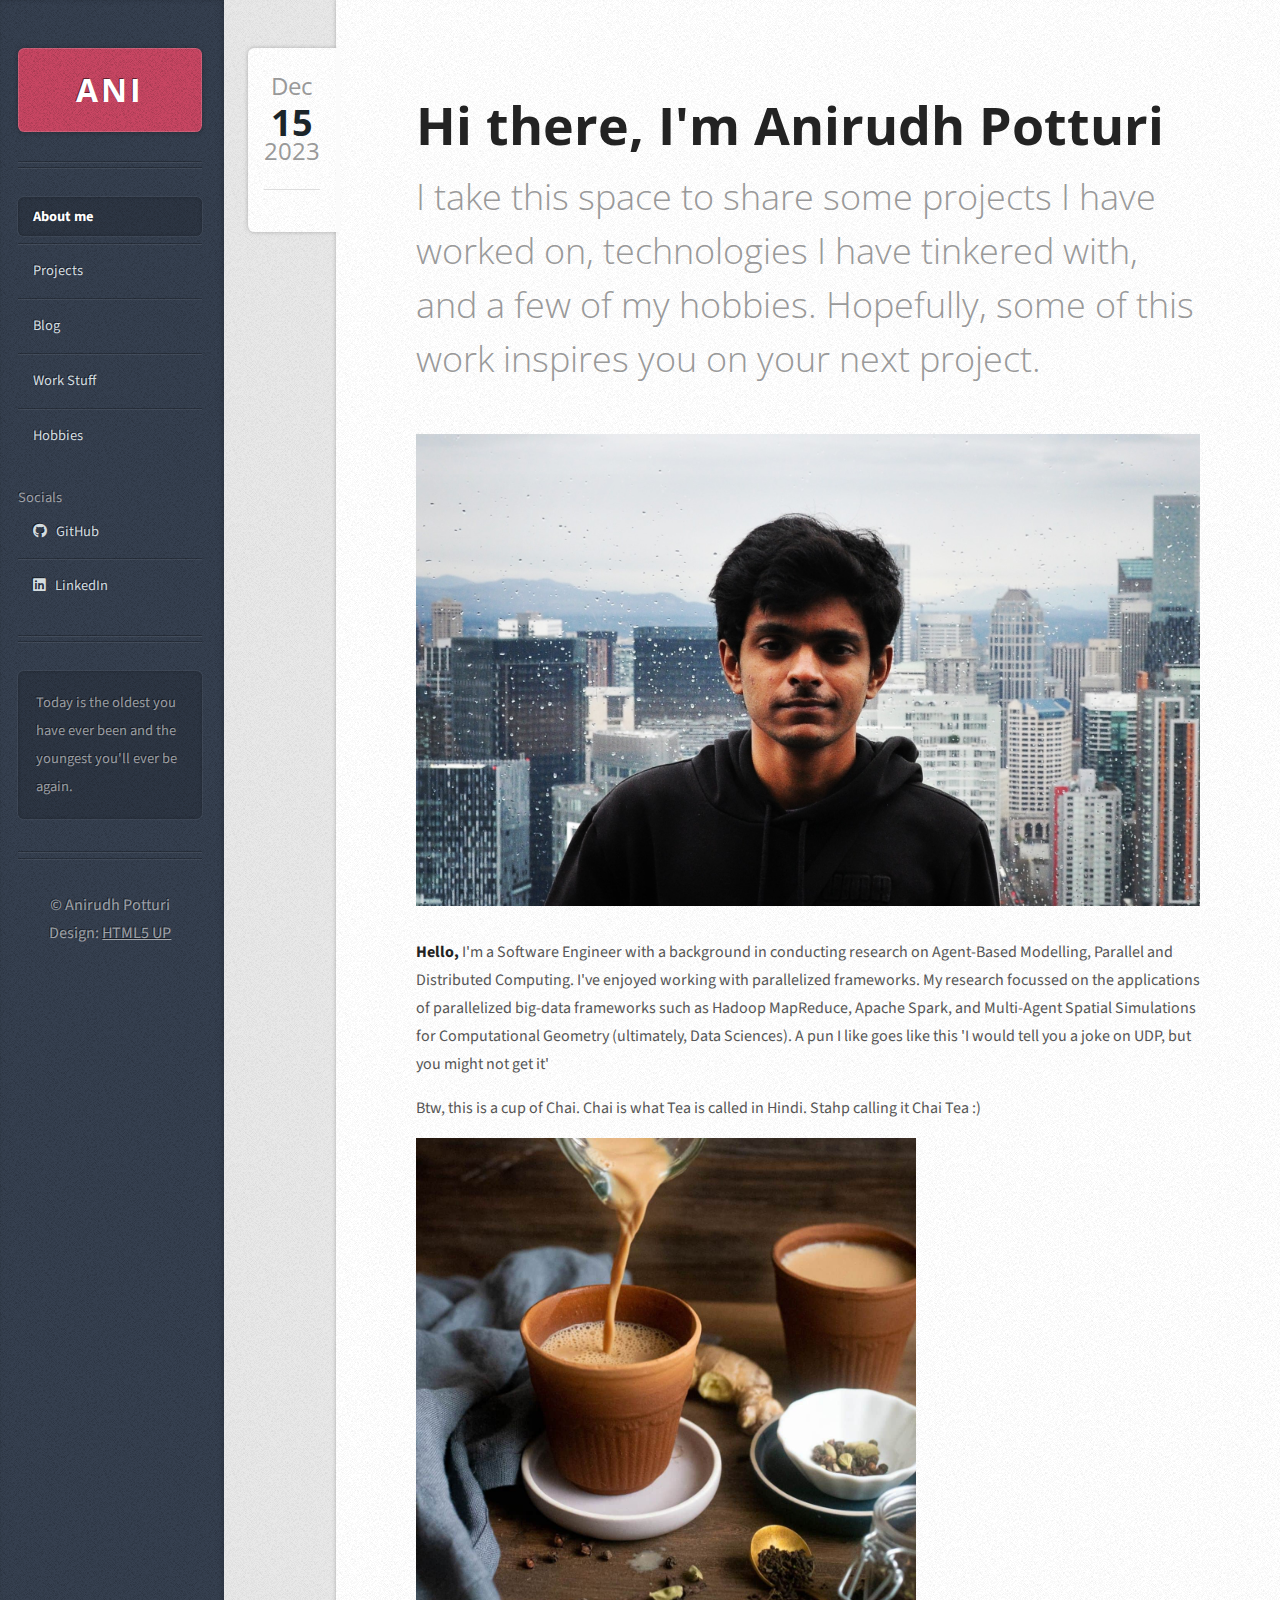
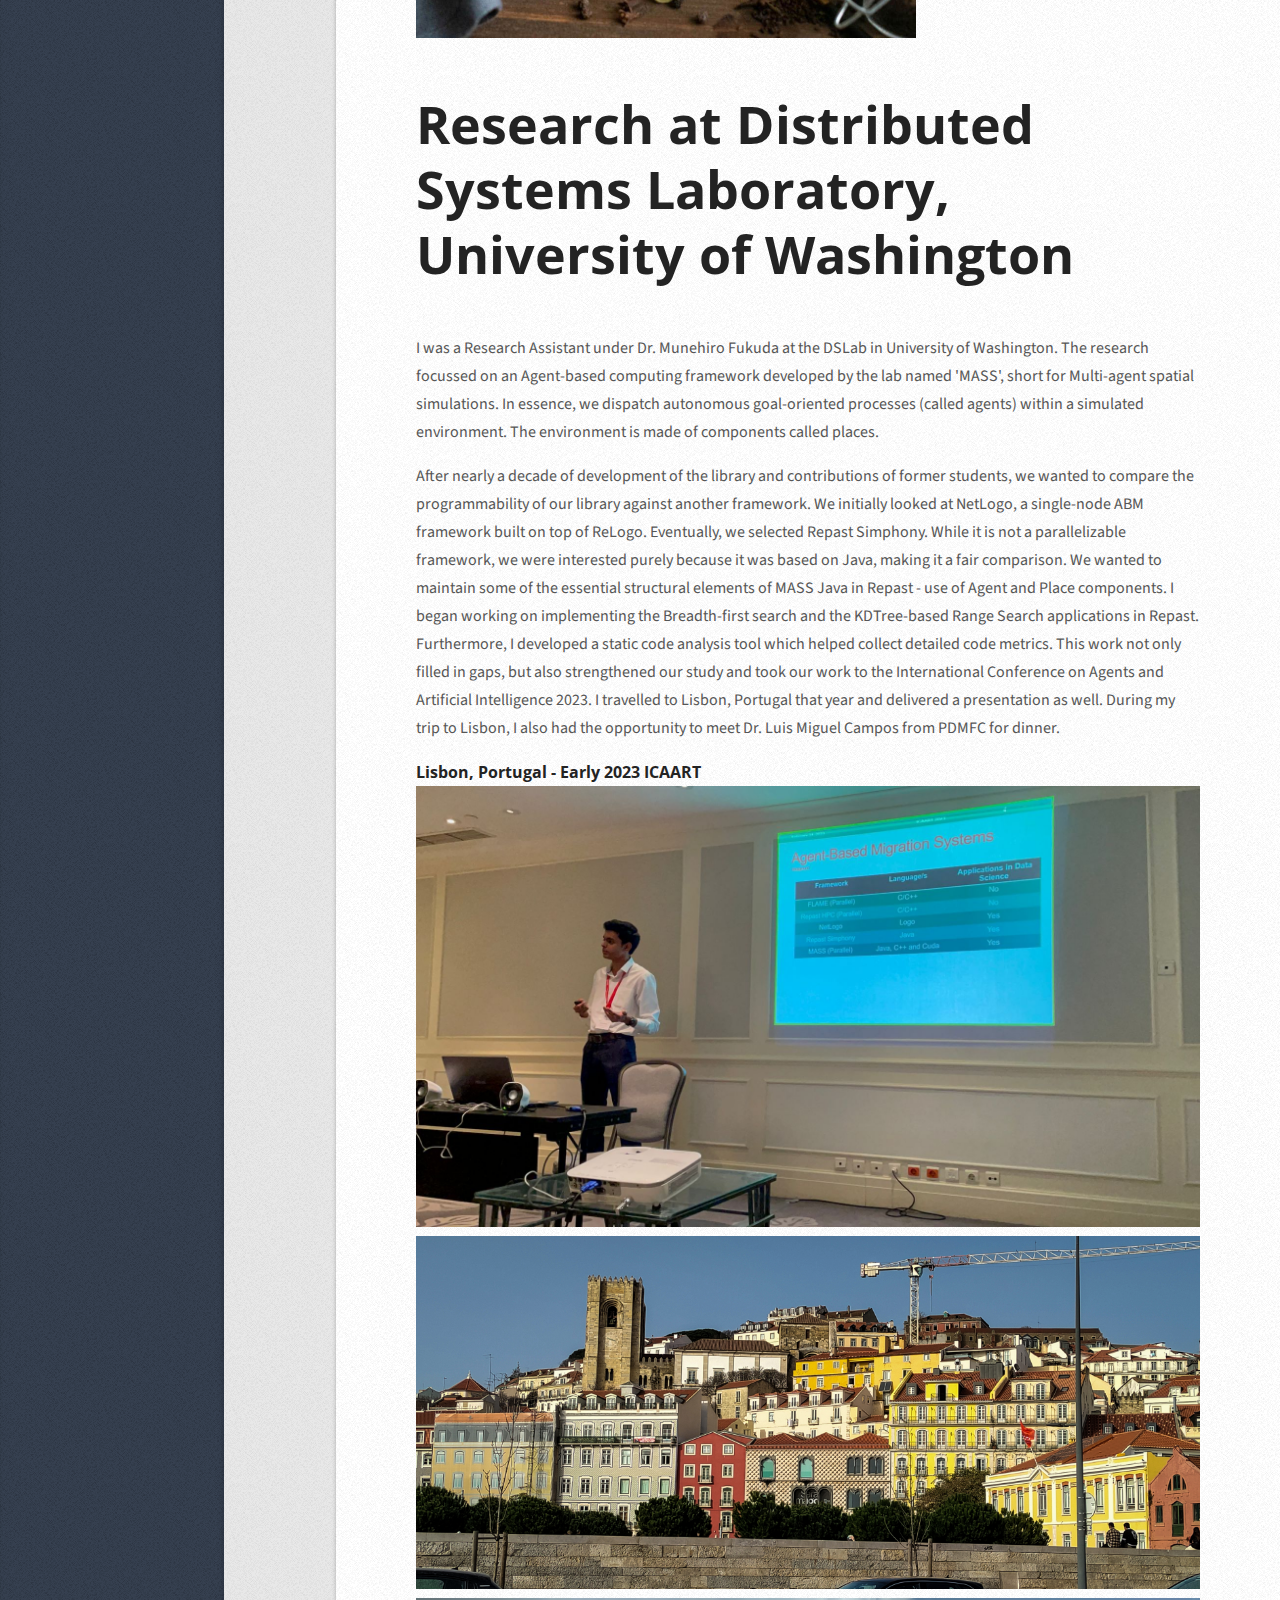
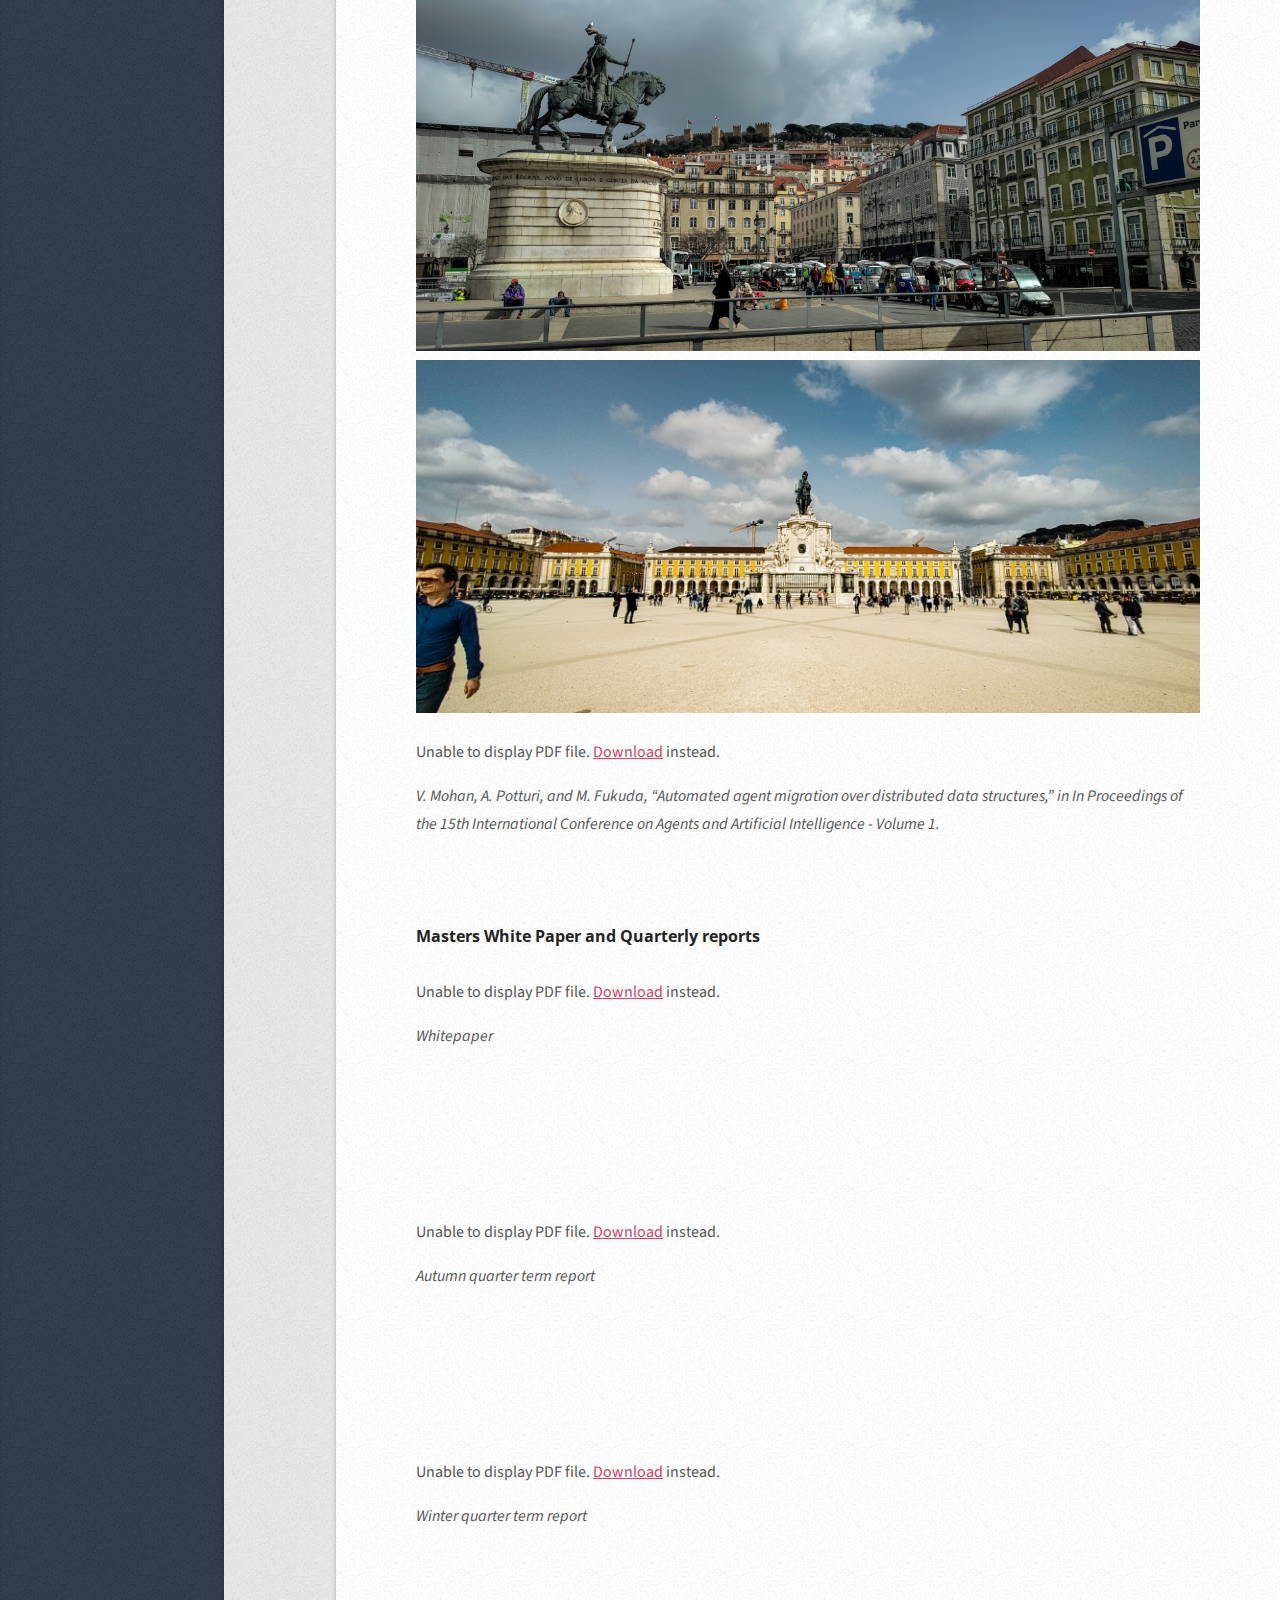
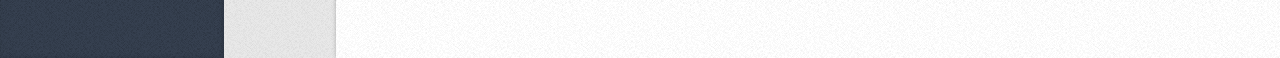
==== commit f80a6649: "Reminding myself to make chai" ====
--- a/index.html
+++ b/index.html
@@ -6,11 +6,19 @@
 -->
 <html>
 	<head>
-		<title>whoami</title>
+		<title>Anirudh Potturi's Portfolio + Blog</title>
 		<meta charset="utf-8" />
 		<meta name="viewport" content="width=device-width, initial-scale=1, user-scalable=no" />
 		<link rel="stylesheet" href="assets/css/main.css" />
 	</head>
+	<script async src="https://www.googletagmanager.com/gtag/js?id=G-4XDRBCEXSD"></script>
+	<script>
+	window.dataLayer = window.dataLayer || [];
+	function gtag(){dataLayer.push(arguments);}
+	gtag('js', new Date());
+
+	gtag('config', 'G-4XDRBCEXSD');
+	</script>
 	<body class="is-preload">
 
 		<!-- Content -->
@@ -53,6 +61,8 @@
 								A pun I like goes like this 'I would tell you a joke on UDP, but you might not get it'
 							</p>
 
+							<p>Btw, this is a cup of Chai. Chai is what Tea is called in Hindi. Stahp calling it Chai Tea :)</p>
+							<a class="image main"><img src="images/Chai.jpg" alt="" width="500" height="500"/></a>
 							<header>
 								<!--
 									Note: Titles and subtitles will wrap automatically when necessary, so don't worry
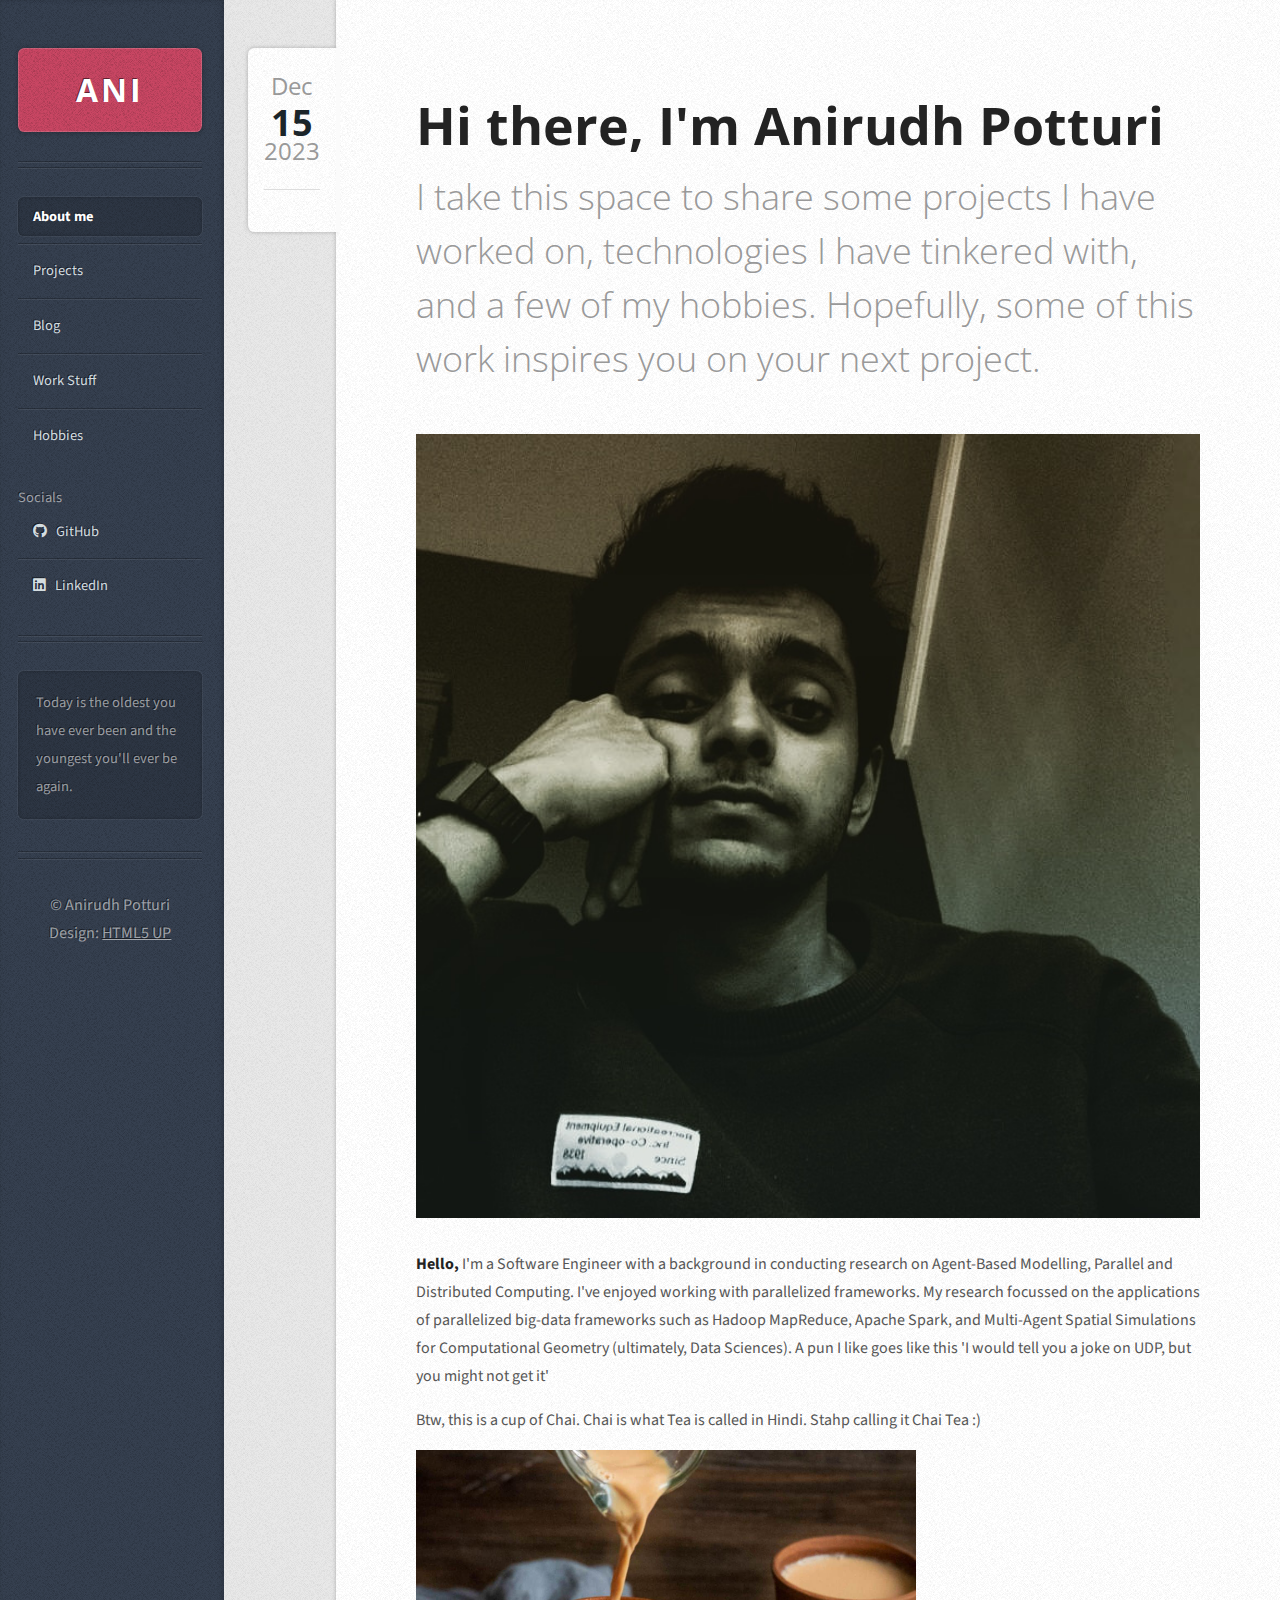
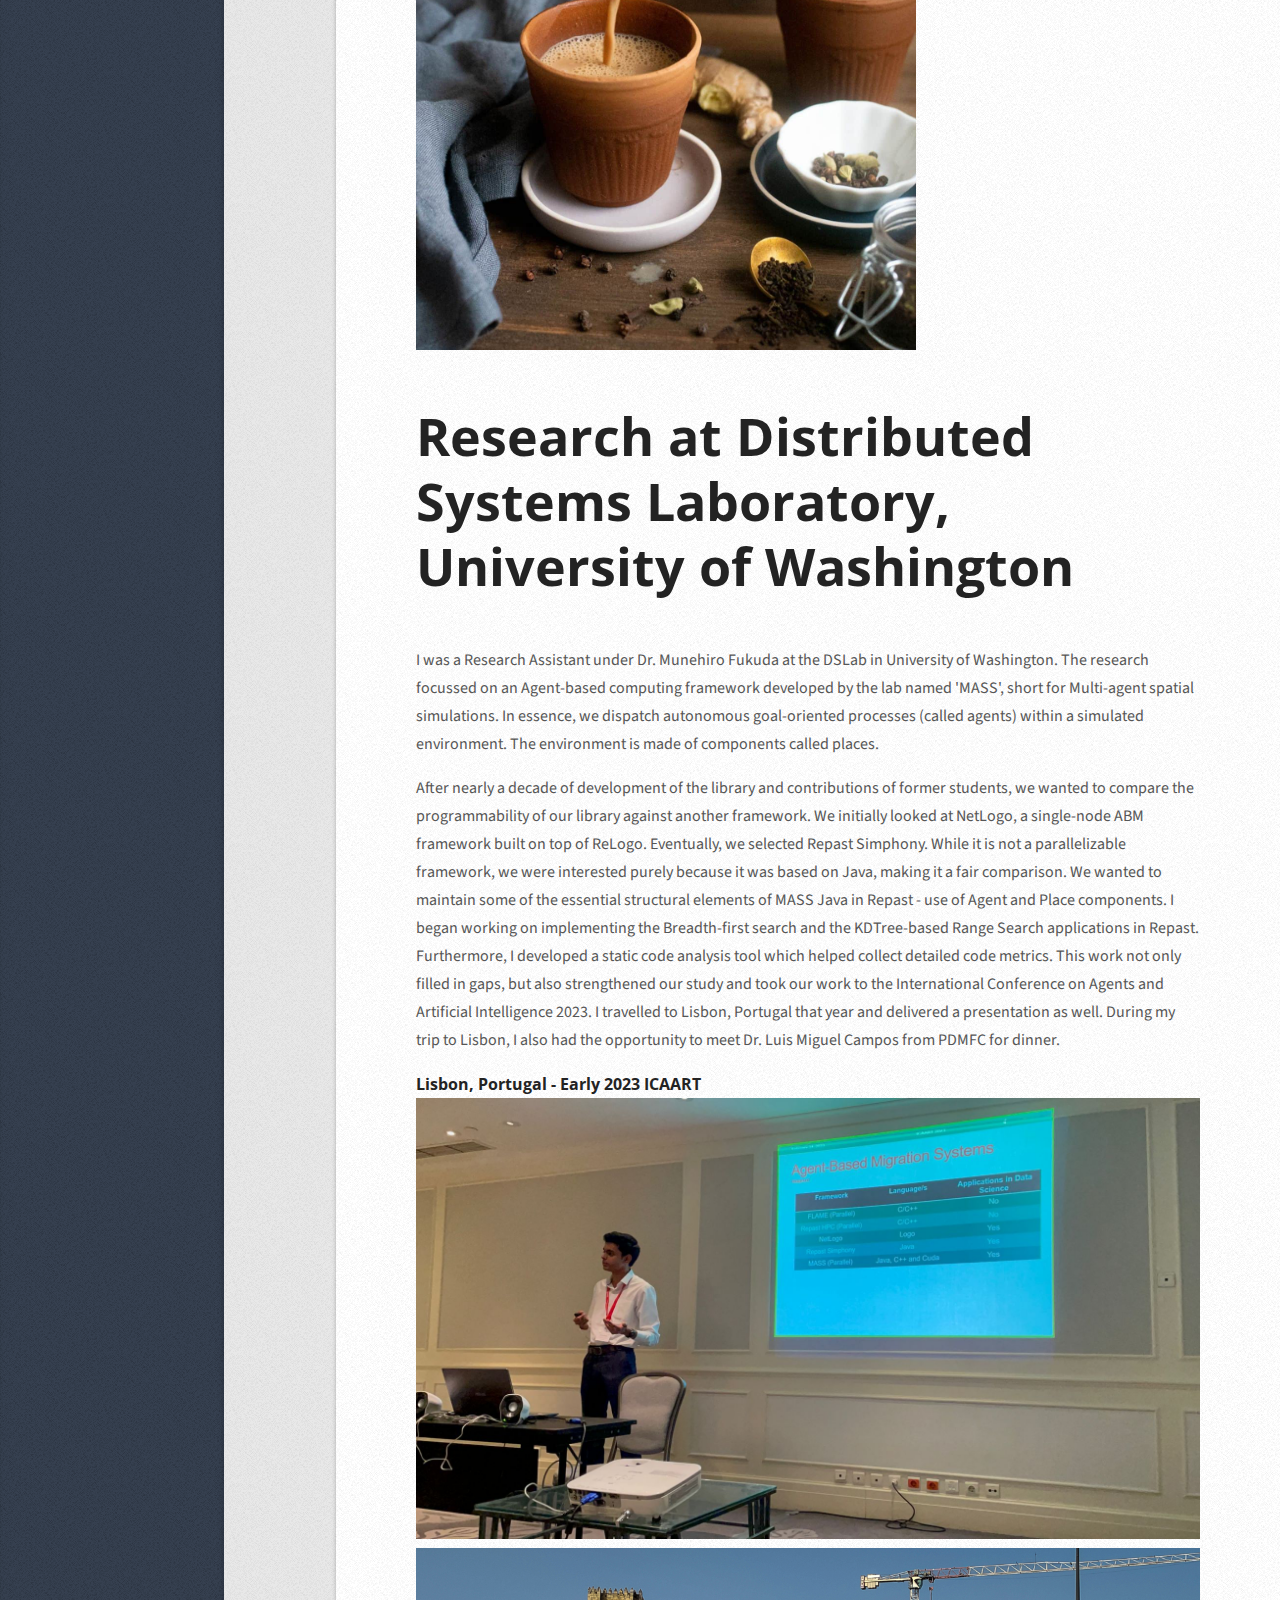
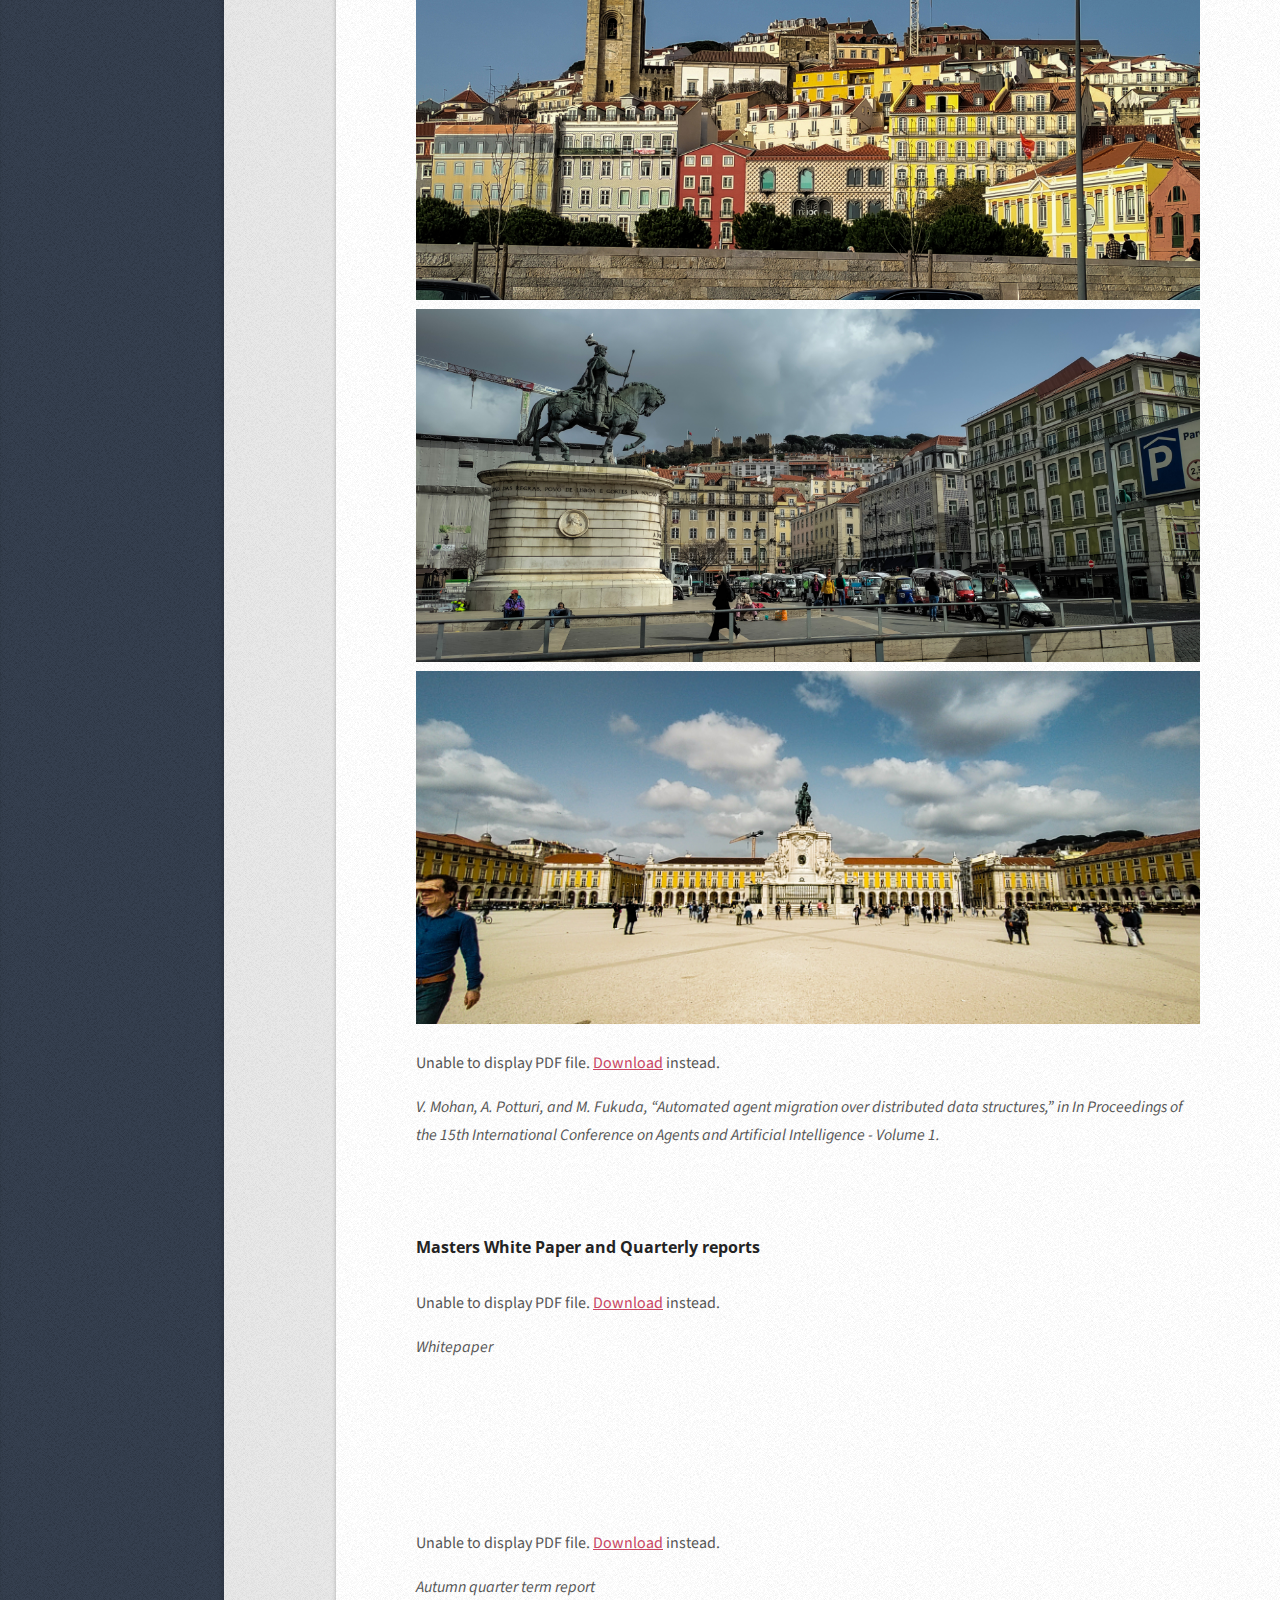
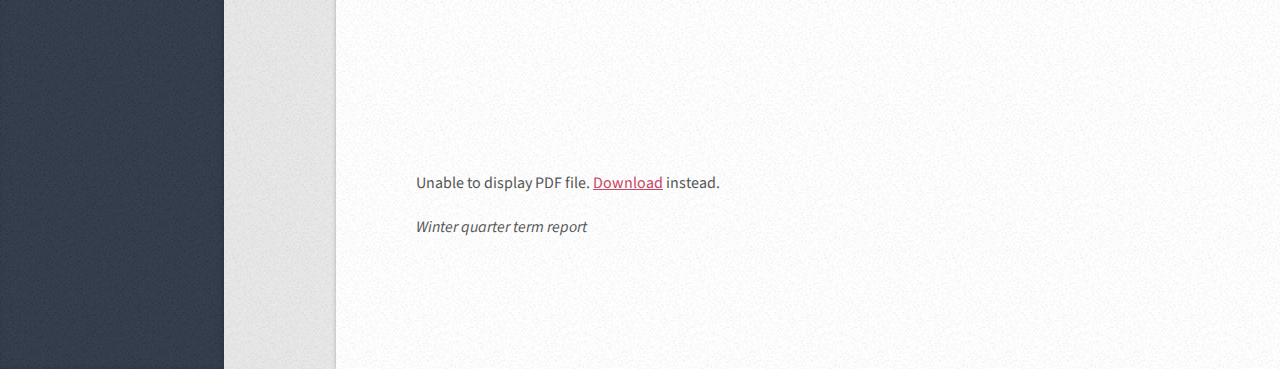
==== commit a78f1774: "Update index.html" ====
--- a/index.html
+++ b/index.html
@@ -12,6 +12,7 @@
 		<link rel="stylesheet" href="assets/css/main.css" />
 	</head>
 	<script async src="https://www.googletagmanager.com/gtag/js?id=G-4XDRBCEXSD"></script>
+	<script src="https://platform.linkedin.com/badges/js/profile.js" async defer type="text/javascript"></script>
 	<script>
 	window.dataLayer = window.dataLayer || [];
 	function gtag(){dataLayer.push(arguments);}
@@ -53,7 +54,7 @@
 									Note: You can change the number of list items in "stats" to whatever you want.
 								-->
 							</div>
-							<a class="image featured"><img src="images/Ani.jpg" alt=""/></a>
+							<a class="image featured"><img src="images/Ani.jpeg" alt=""/></a>
 							<p>
 								<strong>Hello,</strong> I'm a Software Engineer with a background in conducting research on Agent-Based Modelling, Parallel and Distributed Computing. I've enjoyed working with parallelized frameworks.
 								My research focussed on the applications of parallelized big-data frameworks such as Hadoop MapReduce, Apache Spark, and Multi-Agent Spatial Simulations for Computational Geometry (ultimately, Data Sciences).
@@ -63,6 +64,8 @@
 
 							<p>Btw, this is a cup of Chai. Chai is what Tea is called in Hindi. Stahp calling it Chai Tea :)</p>
 							<a class="image main"><img src="images/Chai.jpg" alt="" width="500" height="500"/></a>
+
+
 							<header>
 								<!--
 									Note: Titles and subtitles will wrap automatically when necessary, so don't worry
@@ -186,6 +189,9 @@
                             -->
 							<li><a href="https://github.com/AnirudhPotturi" target="_blank" class="icon brands fa-github">&nbsp;&nbsp;&nbsp;GitHub</a></li>
 							<li><a href="https://www.linkedin.com/in/anirudh-/" target="_blank" class="icon brands fa-linkedin">&nbsp;&nbsp;&nbsp;LinkedIn</a></li>
+
+							<!--<div class="badge-base LI-profile-badge" data-locale="en_US" data-size="medium" data-theme="dark" data-type="VERTICAL" data-vanity="anirudh-" data-version="v1"><a class="badge-base__link LI-simple-link" href="https://www.linkedin.com/in/anirudh-?trk=profile-badge"></a></div>-->
+
 						</ul>
 					</nav>
 
@@ -247,4 +253,4 @@
 			<script src="assets/js/main.js"></script>
 
 	</body>
-</html>+</html>
